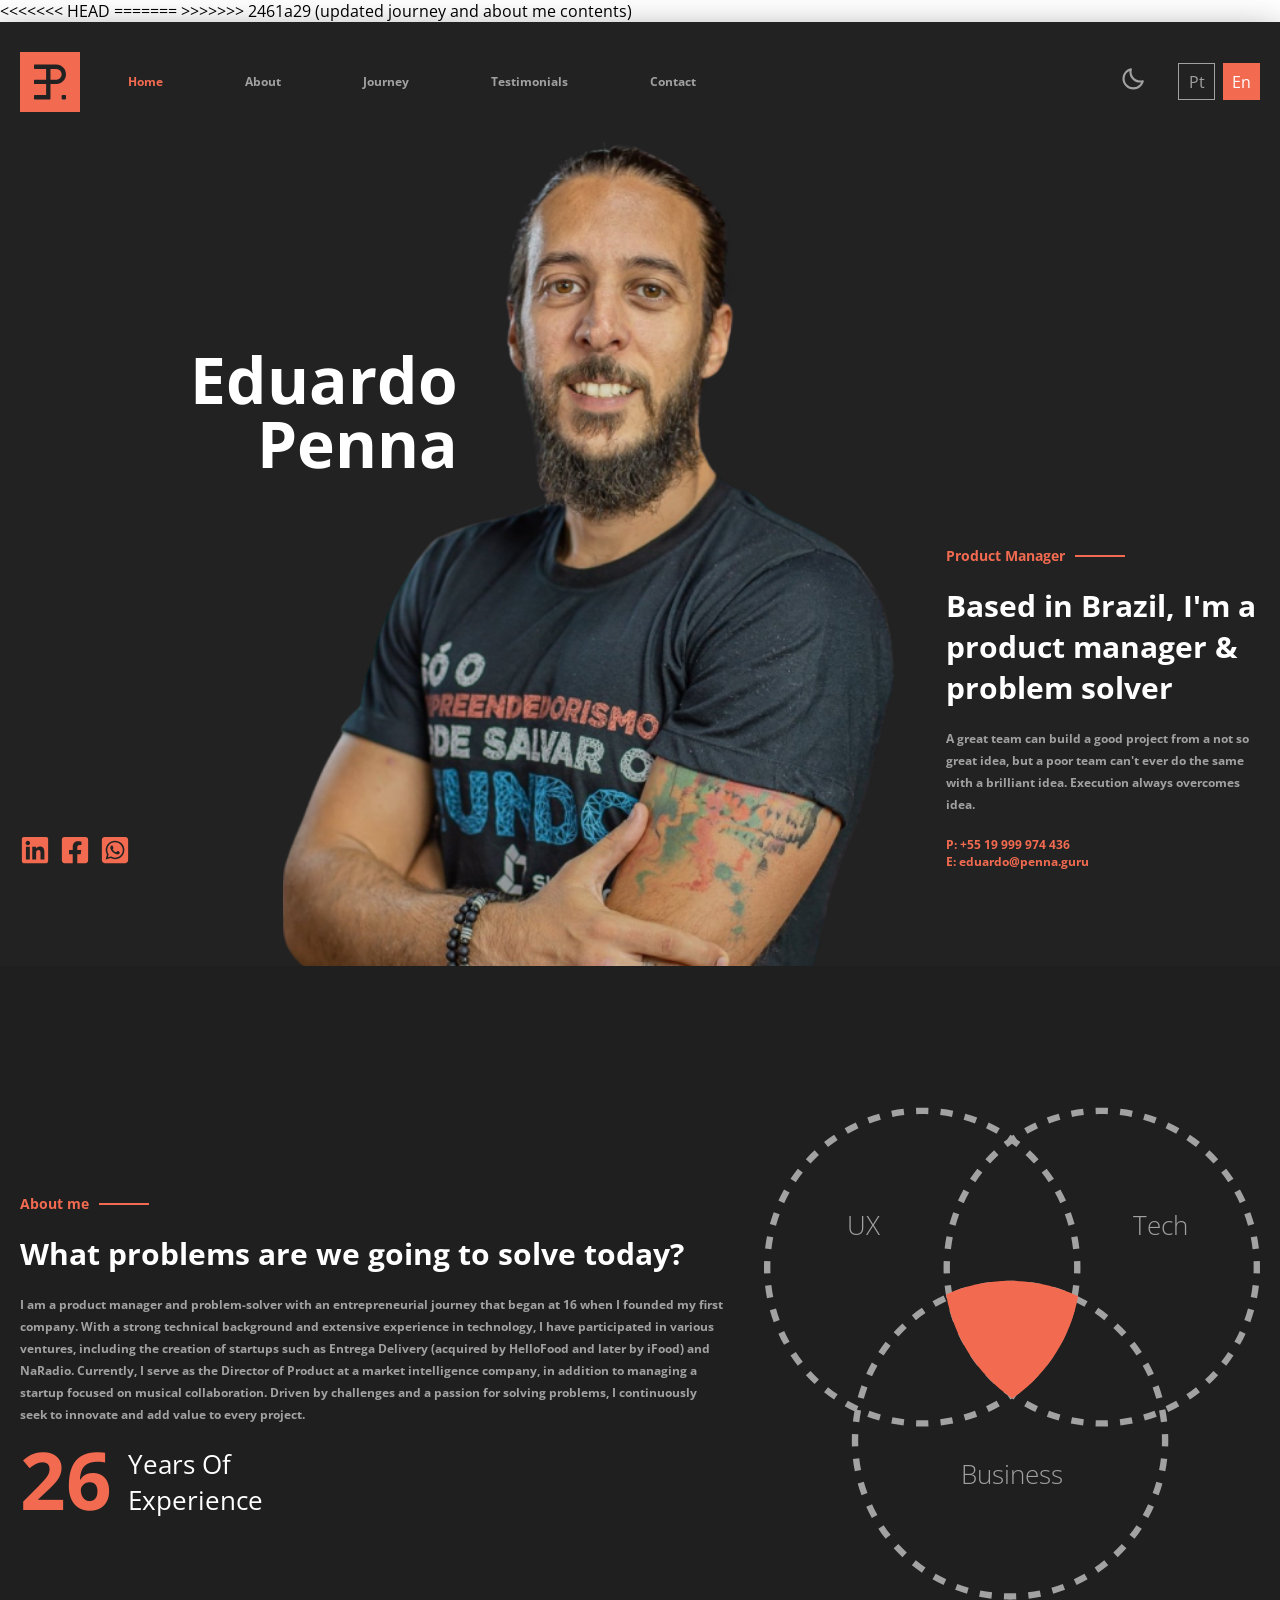
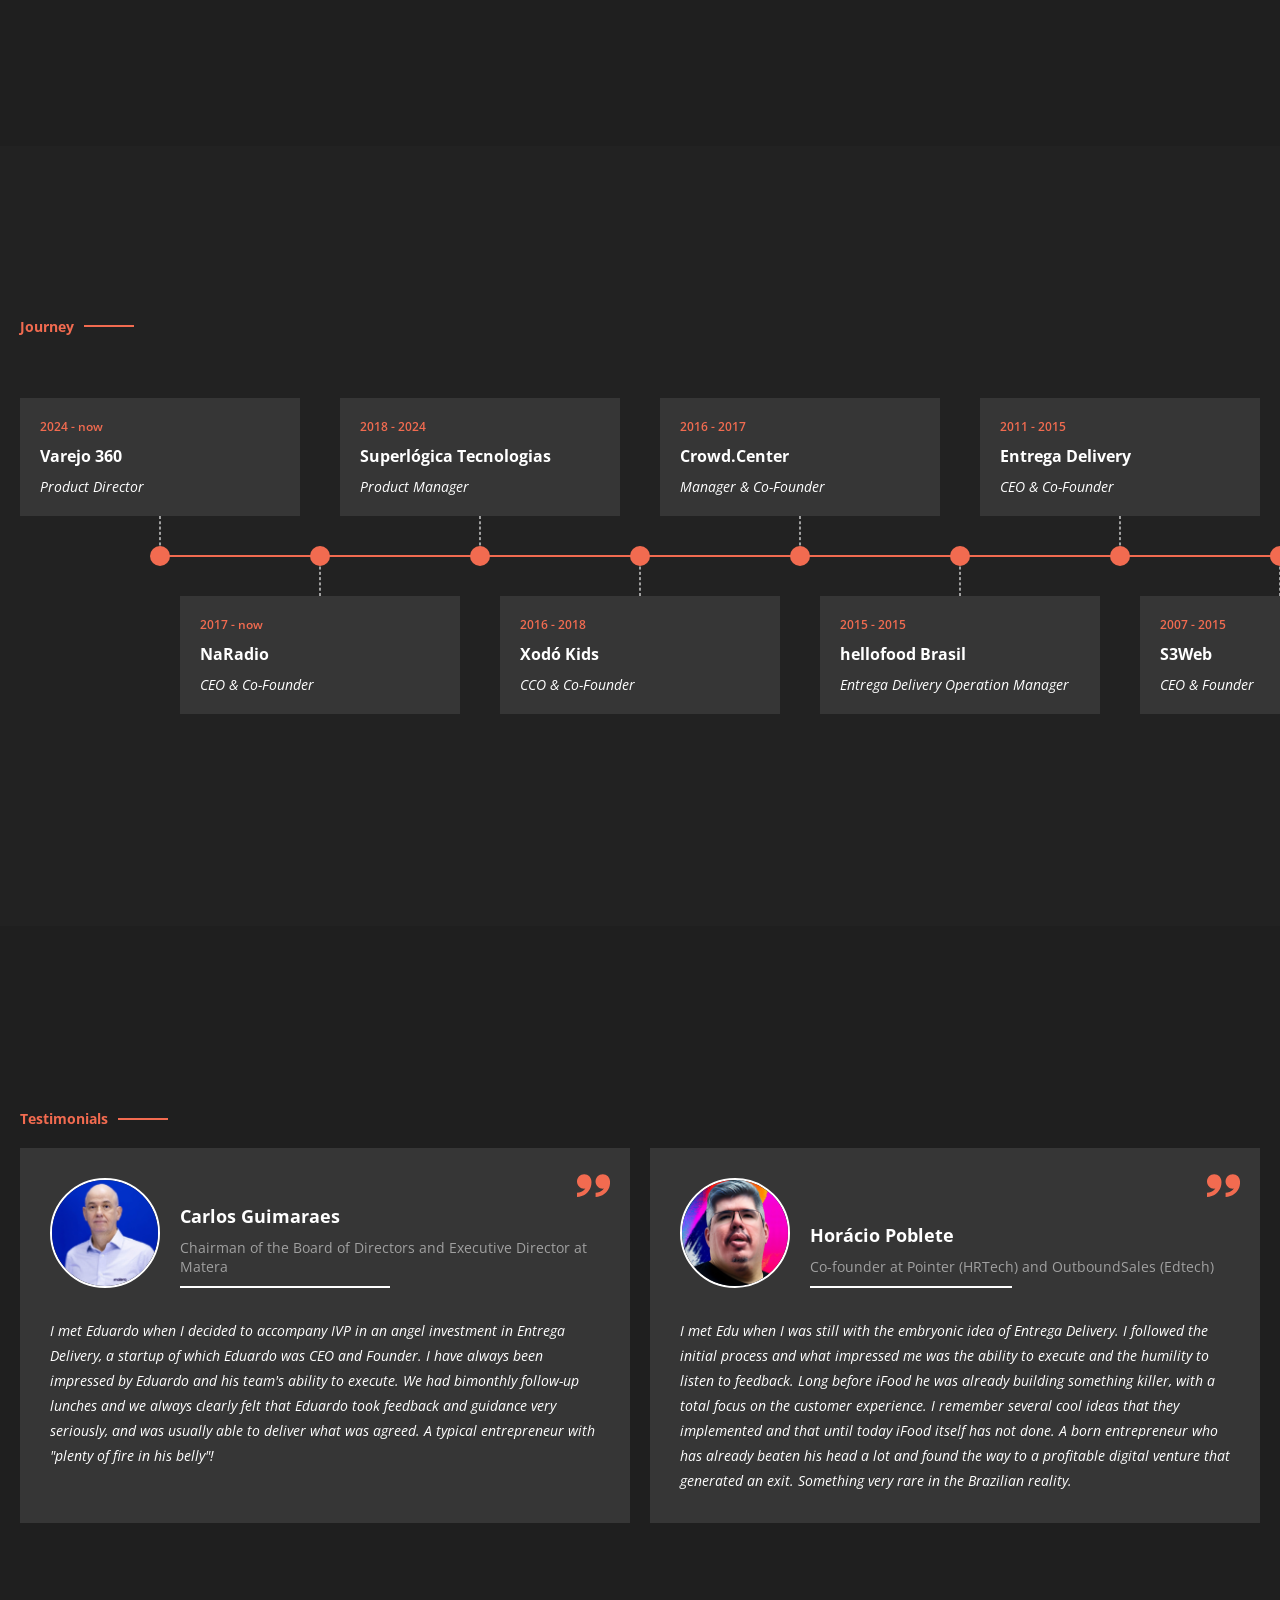
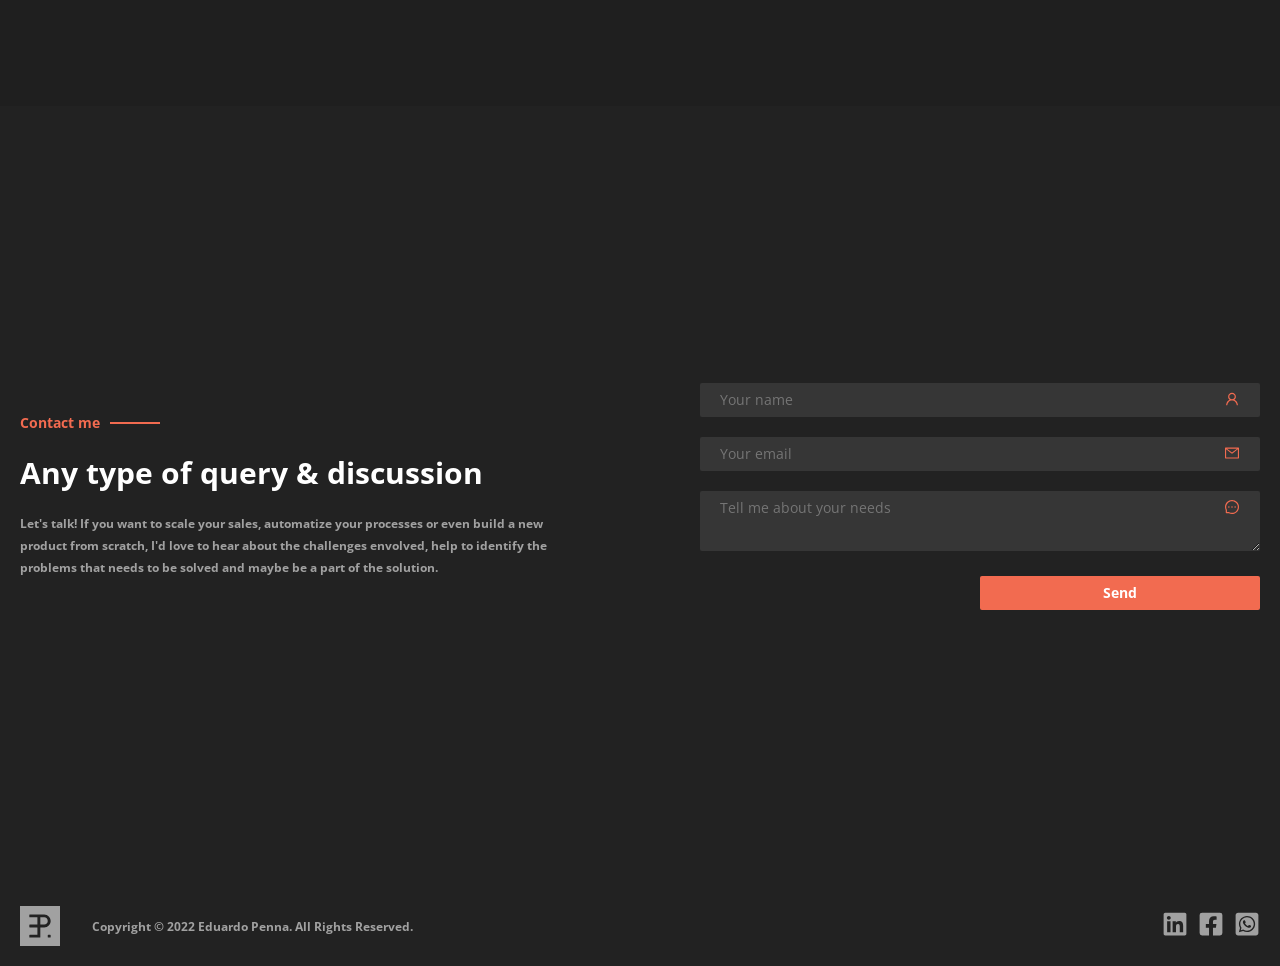
==== index.html @ 1f74fc45 "updated journey and about me contents" ====
<!DOCTYPE html>
<html lang="en">
  <head>
    <meta charset="UTF-8" />
    <link rel="icon" type="image/svg+xml" href="/logo.svg" />
    <meta name="viewport" content="width=device-width, initial-scale=1.0" />
<<<<<<< HEAD
    <title>Eduardo Penna - Product Director</title>
=======
    <title>Eduardo Penna</title>
>>>>>>> 2461a29 (updated journey and about me contents)
    <script type="module" crossorigin src="/assets/index.5134a80d.js"></script>
    <link rel="stylesheet" href="/assets/index.7630c86b.css">
  </head>
  <body>
    <div id="root"></div>
    
  </body>
</html>
---- assets/index.7630c86b.css ----
@import"https://fonts.googleapis.com/css2?family=Open+Sans:wght@300;400;600;700&display=swap";html,body{min-width:100vw;min-height:100vh}*{margin:0;padding:0;box-sizing:border-box;font-family:Open Sans,sans-serif;transition:all .3s linear;outline:none}a{text-decoration:none;color:inherit}ul{list-style:none}
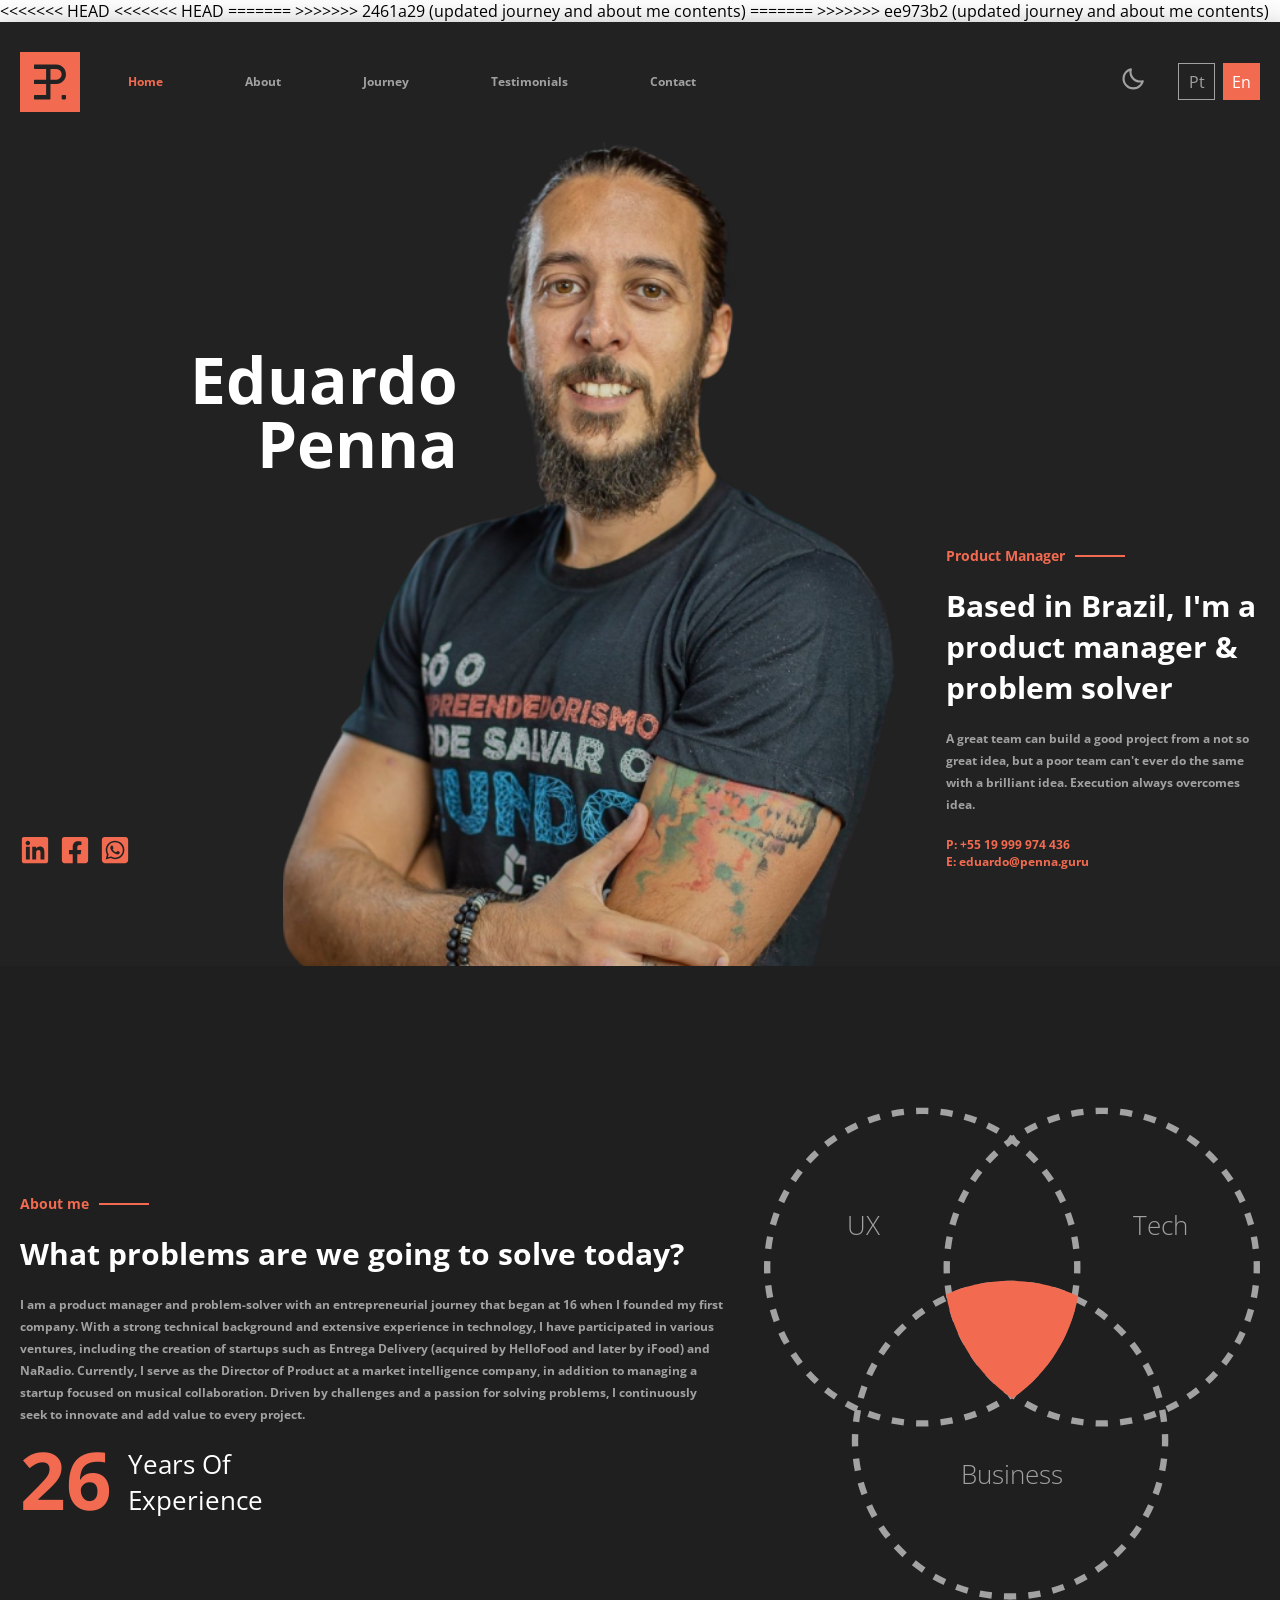
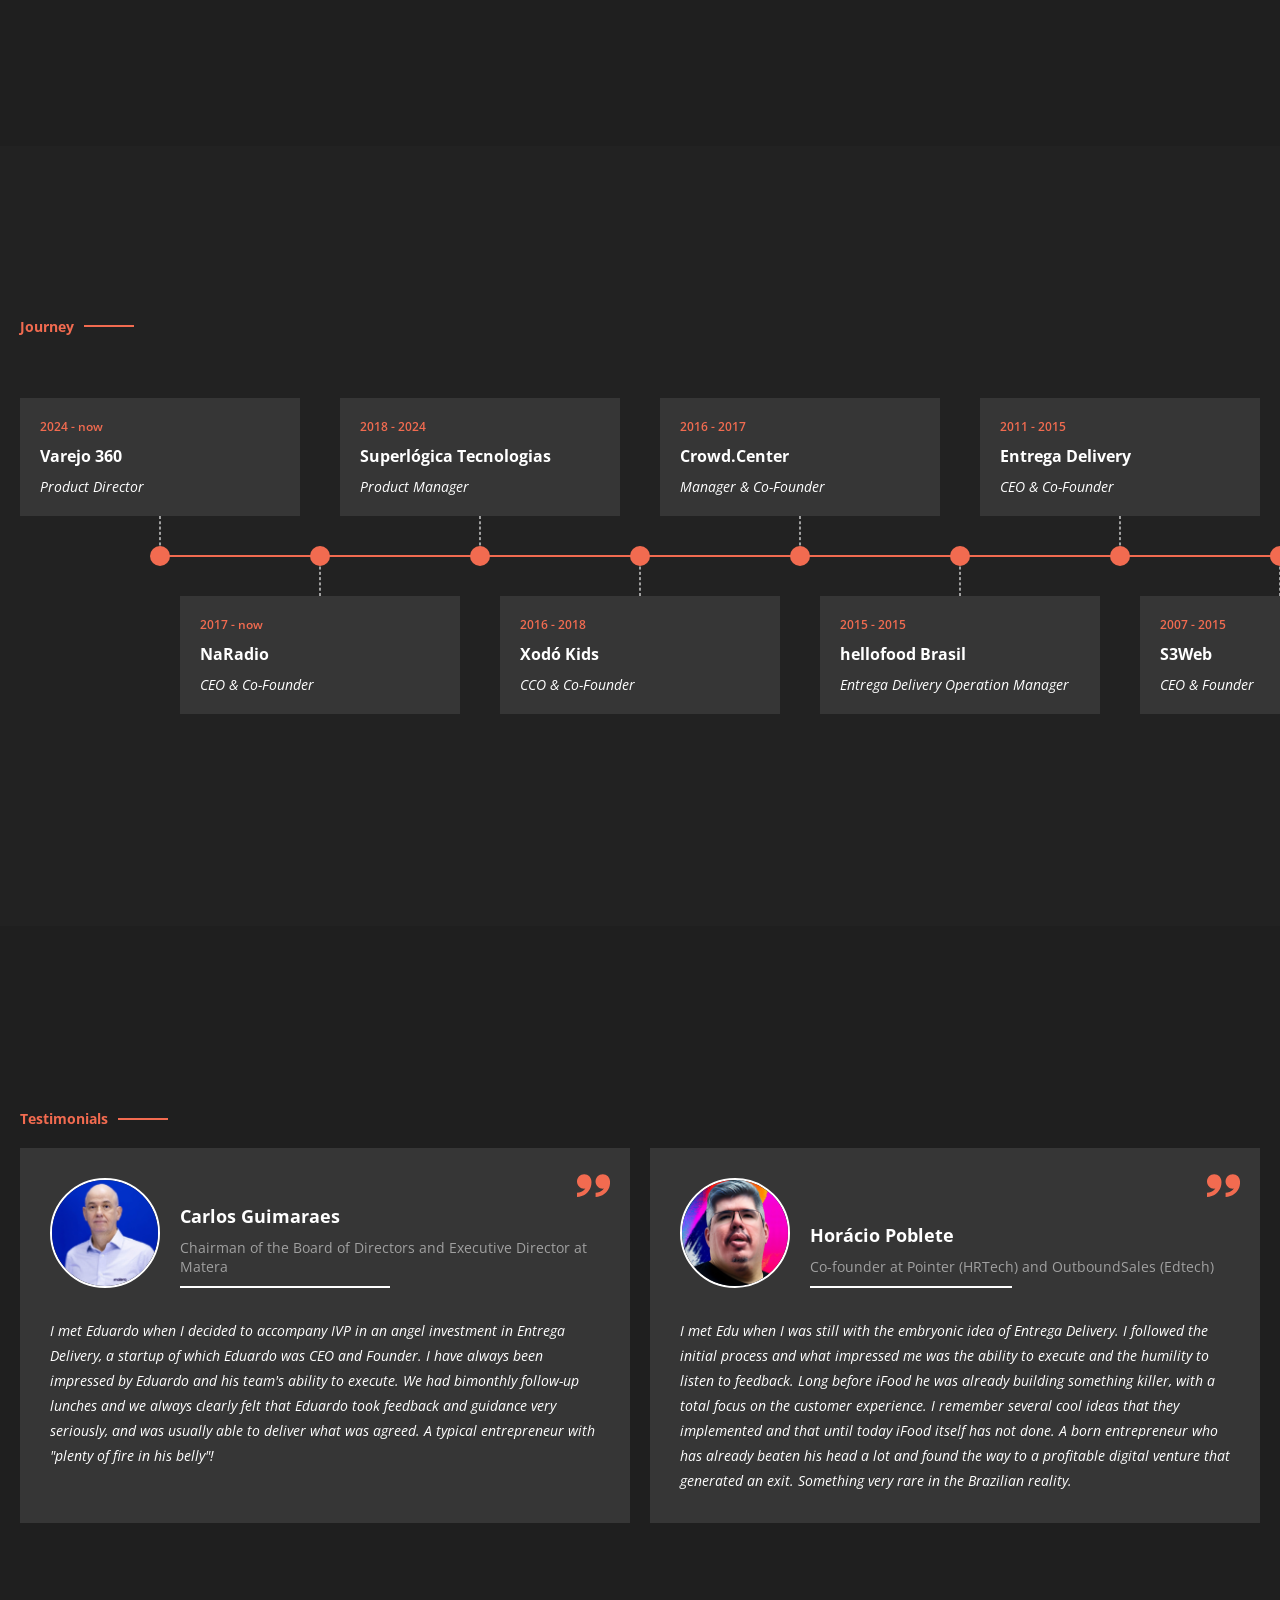
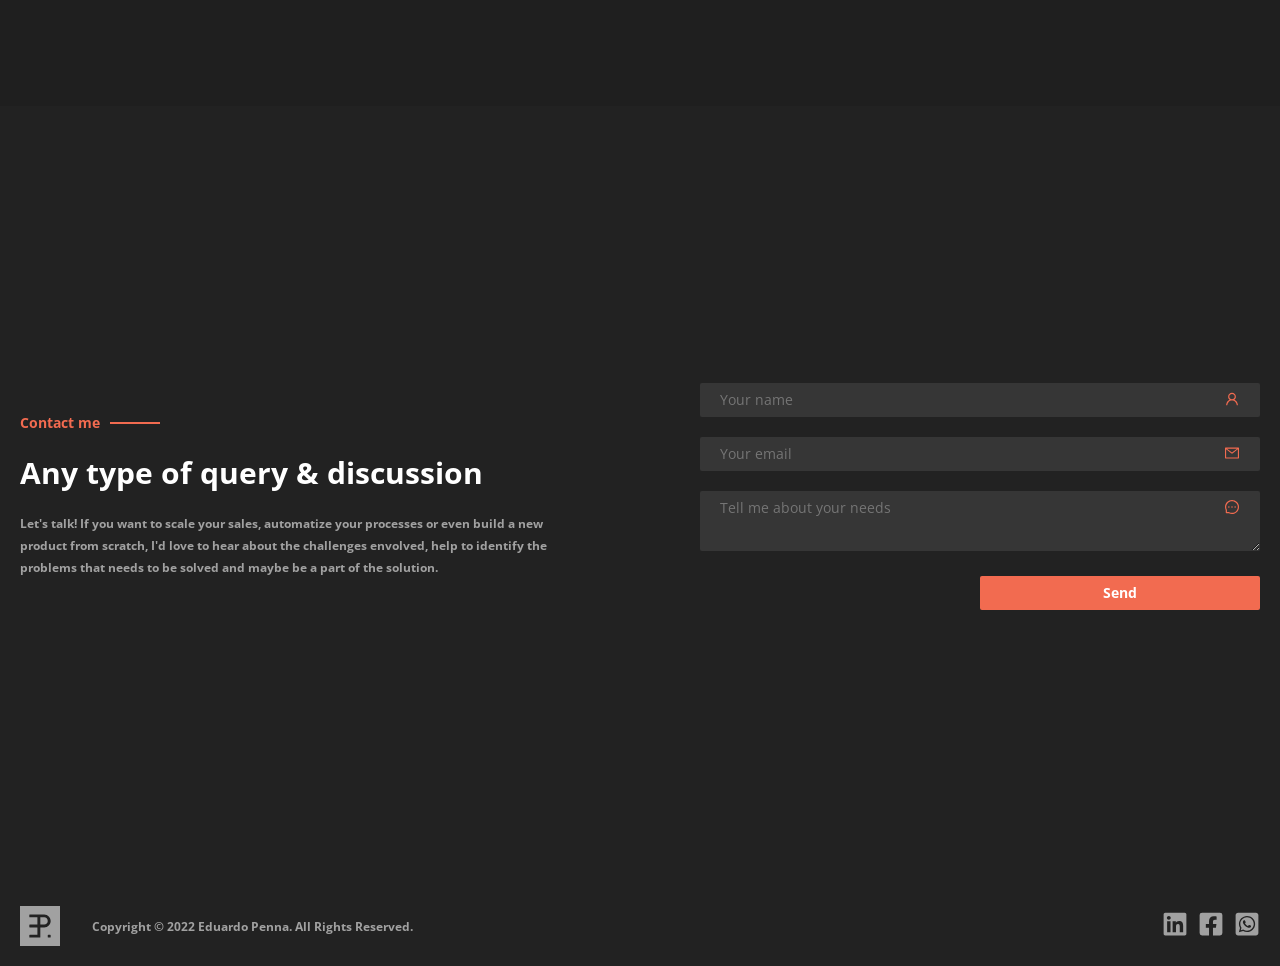
==== commit 5a90efa4: "updated journey and about me contents" ====
--- a/index.html
+++ b/index.html
@@ -5,10 +5,14 @@
     <link rel="icon" type="image/svg+xml" href="/logo.svg" />
     <meta name="viewport" content="width=device-width, initial-scale=1.0" />
 <<<<<<< HEAD
+<<<<<<< HEAD
     <title>Eduardo Penna - Product Director</title>
 =======
     <title>Eduardo Penna</title>
 >>>>>>> 2461a29 (updated journey and about me contents)
+=======
+    <title>Eduardo Penna - Product Director</title>
+>>>>>>> ee973b2 (updated journey and about me contents)
     <script type="module" crossorigin src="/assets/index.5134a80d.js"></script>
     <link rel="stylesheet" href="/assets/index.7630c86b.css">
   </head>
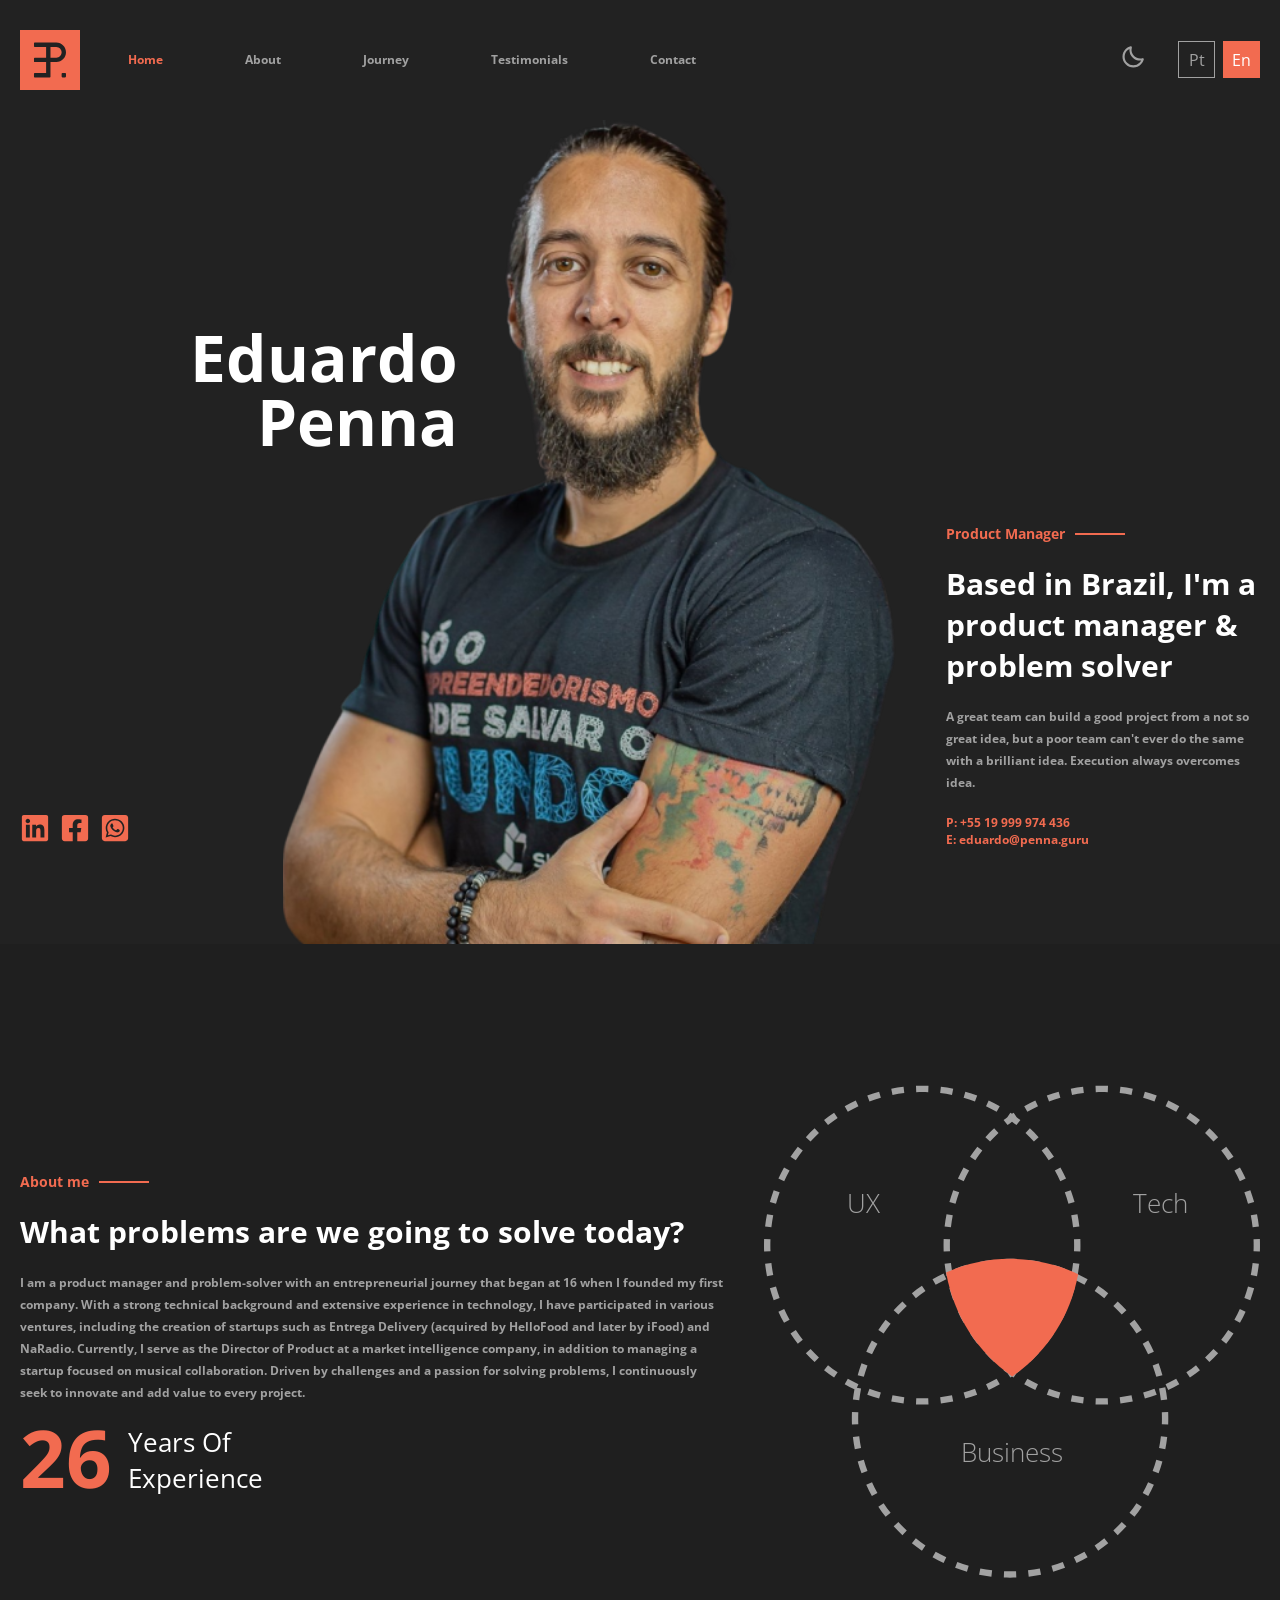
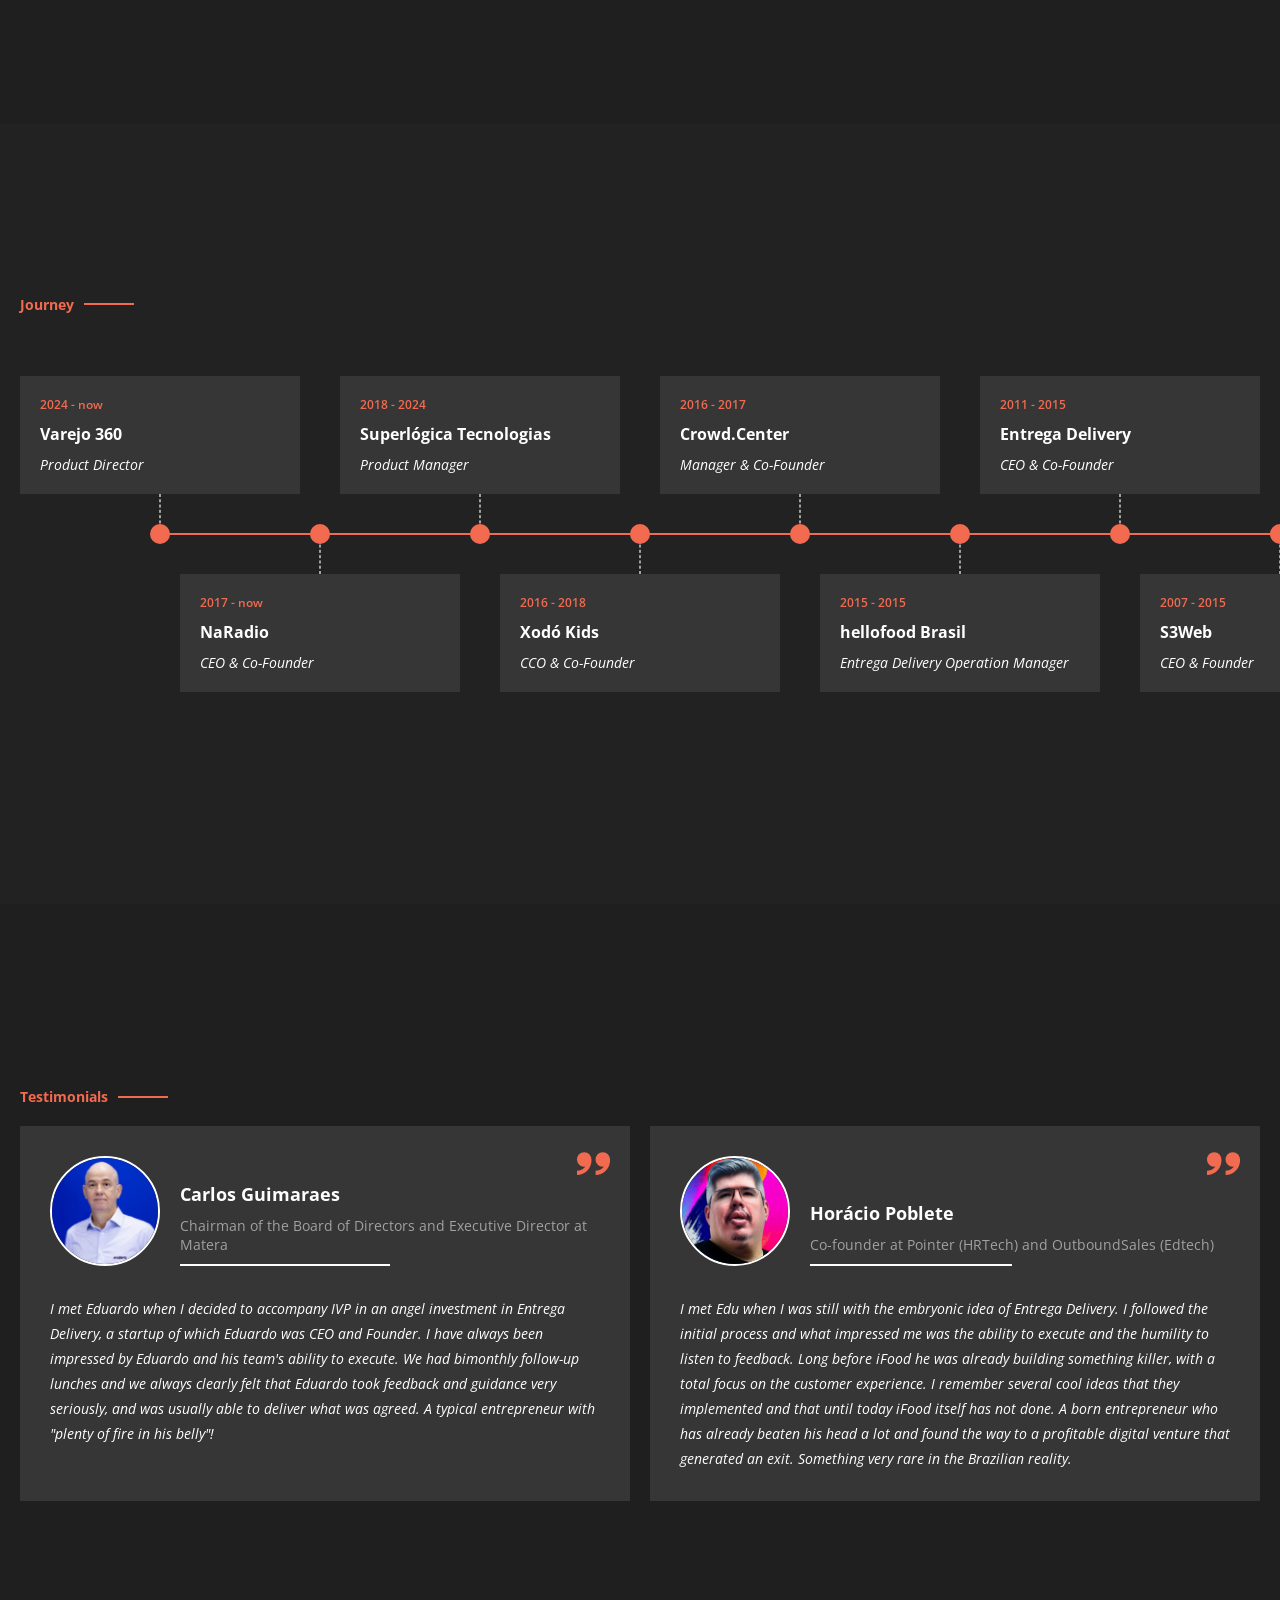
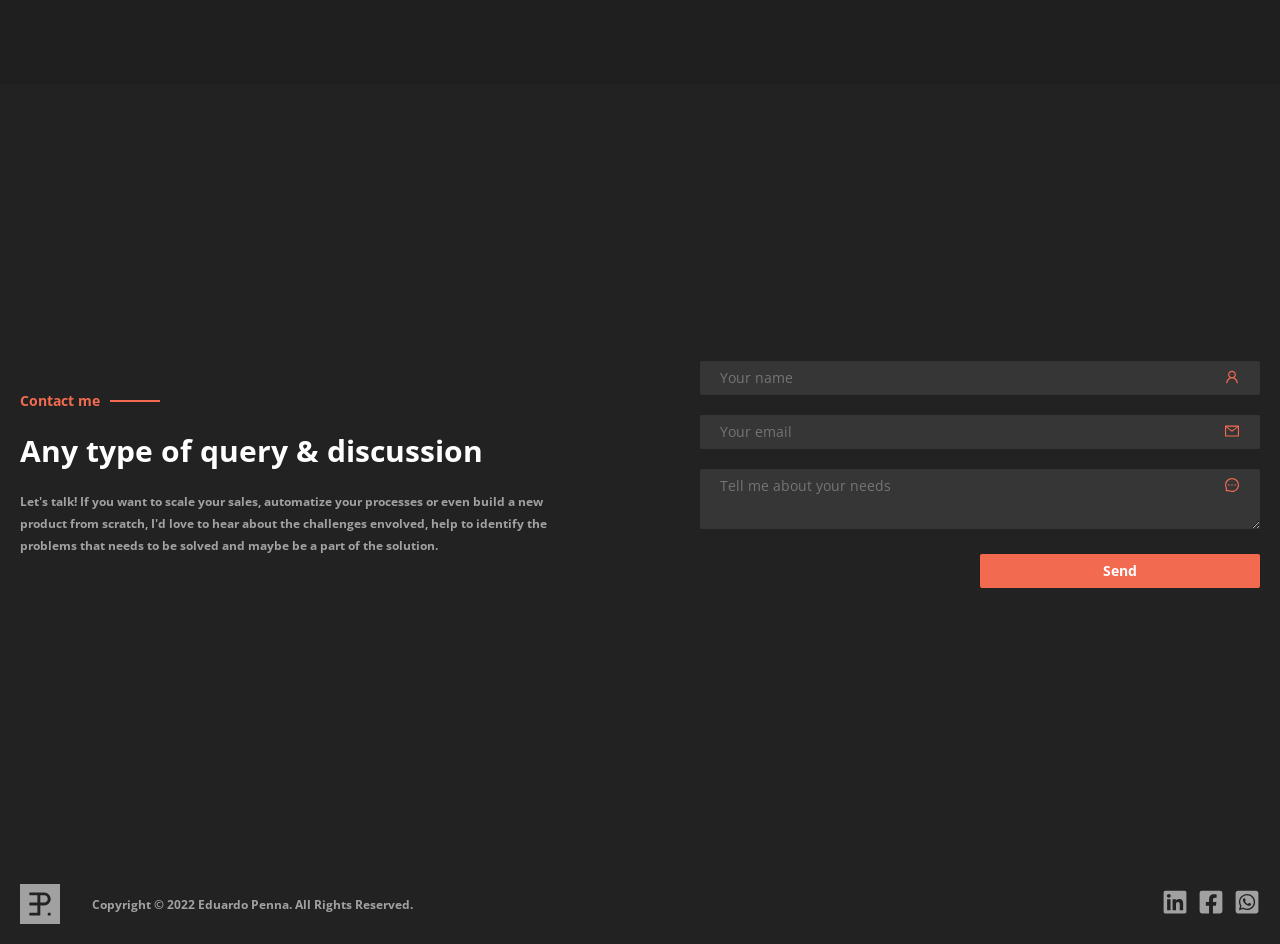
==== commit 4e56ac18: "fix: branch conflict messages" ====
--- a/index.html
+++ b/index.html
@@ -4,15 +4,7 @@
     <meta charset="UTF-8" />
     <link rel="icon" type="image/svg+xml" href="/logo.svg" />
     <meta name="viewport" content="width=device-width, initial-scale=1.0" />
-<<<<<<< HEAD
-<<<<<<< HEAD
     <title>Eduardo Penna - Product Director</title>
-=======
-    <title>Eduardo Penna</title>
->>>>>>> 2461a29 (updated journey and about me contents)
-=======
-    <title>Eduardo Penna - Product Director</title>
->>>>>>> ee973b2 (updated journey and about me contents)
     <script type="module" crossorigin src="/assets/index.5134a80d.js"></script>
     <link rel="stylesheet" href="/assets/index.7630c86b.css">
   </head>
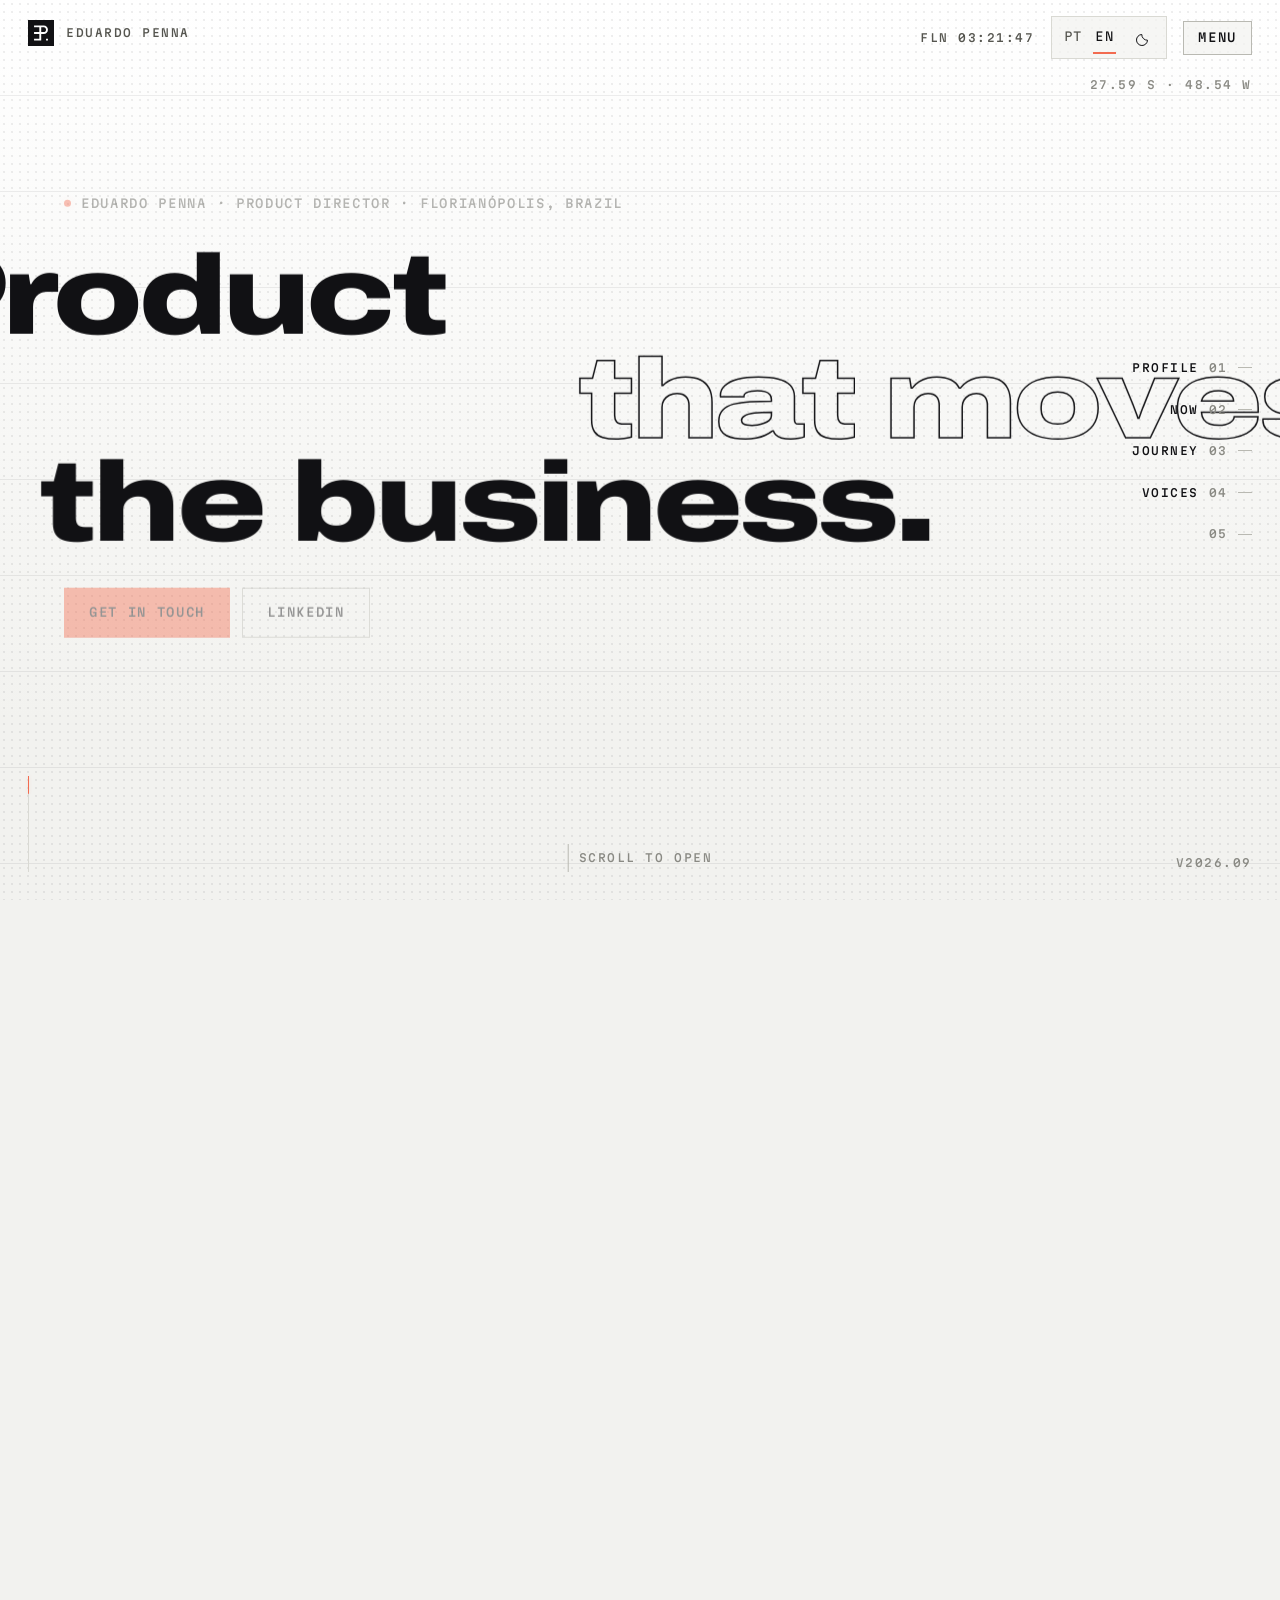
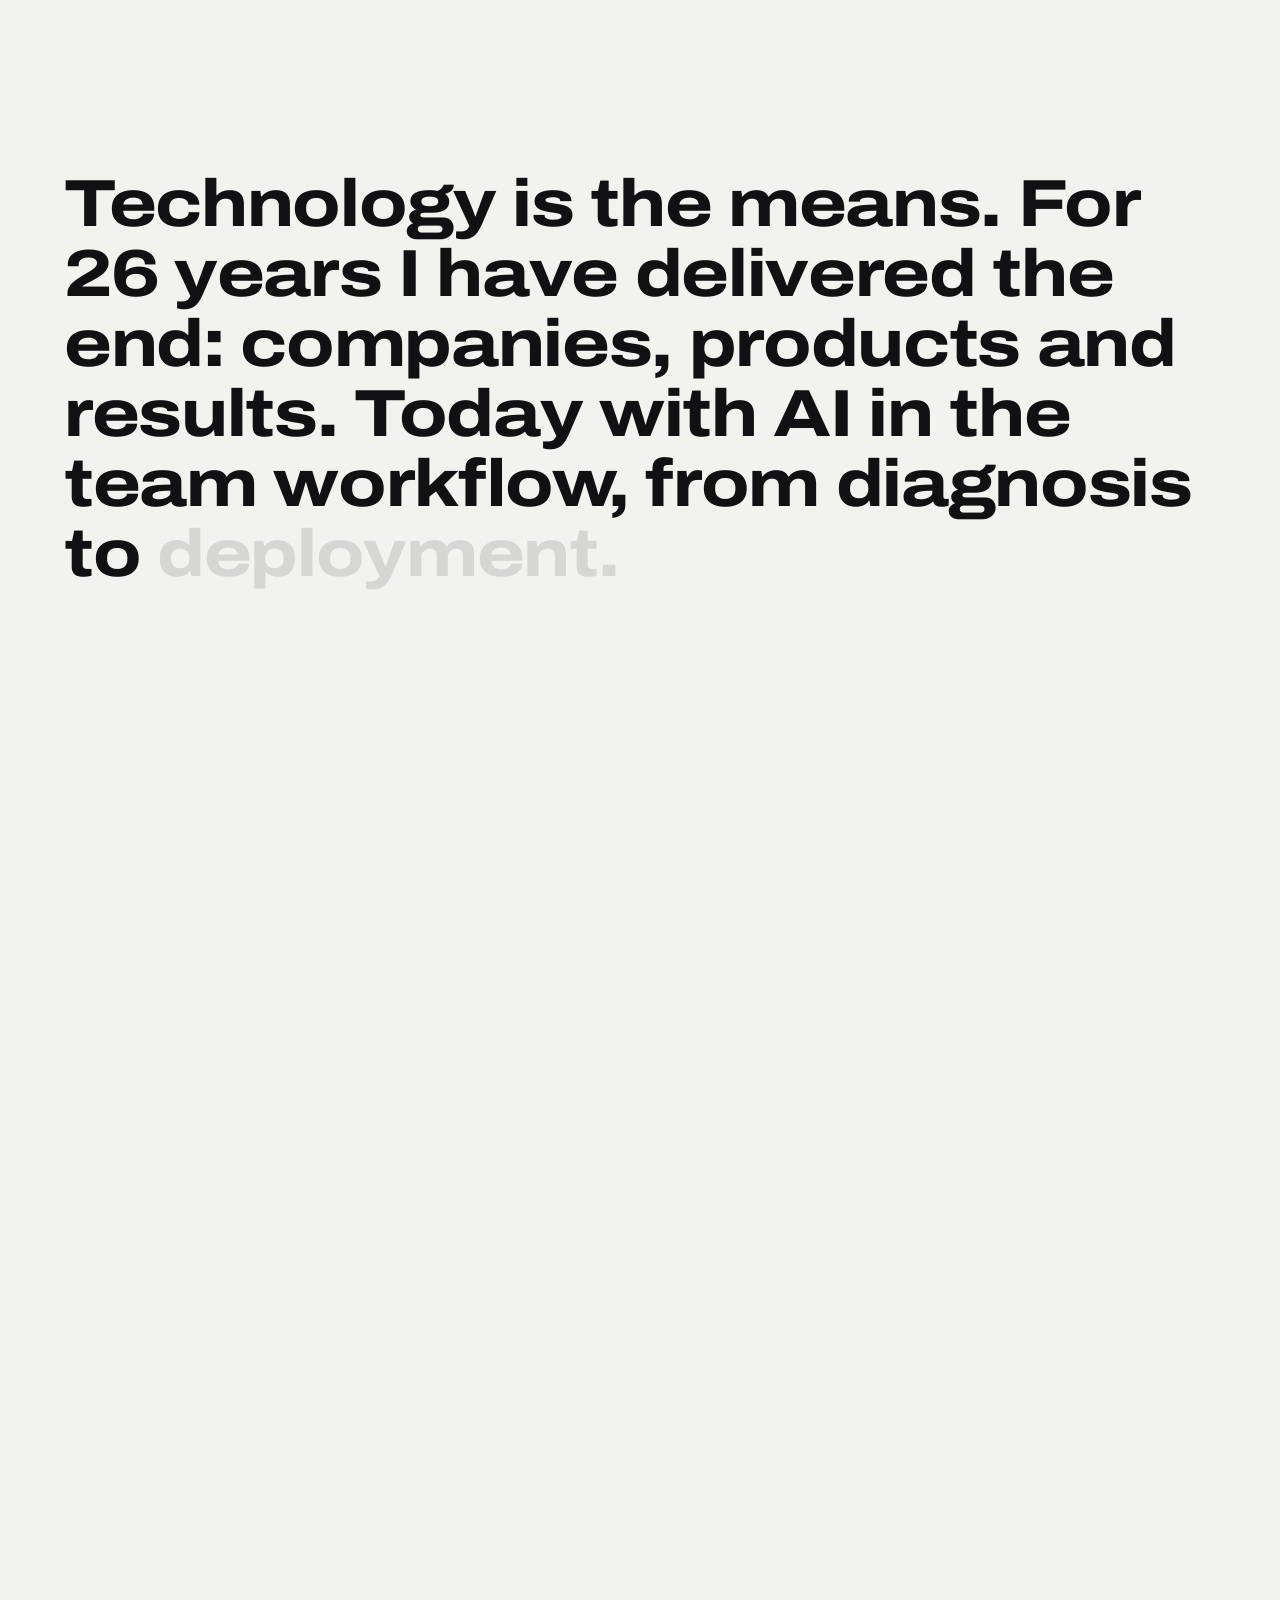
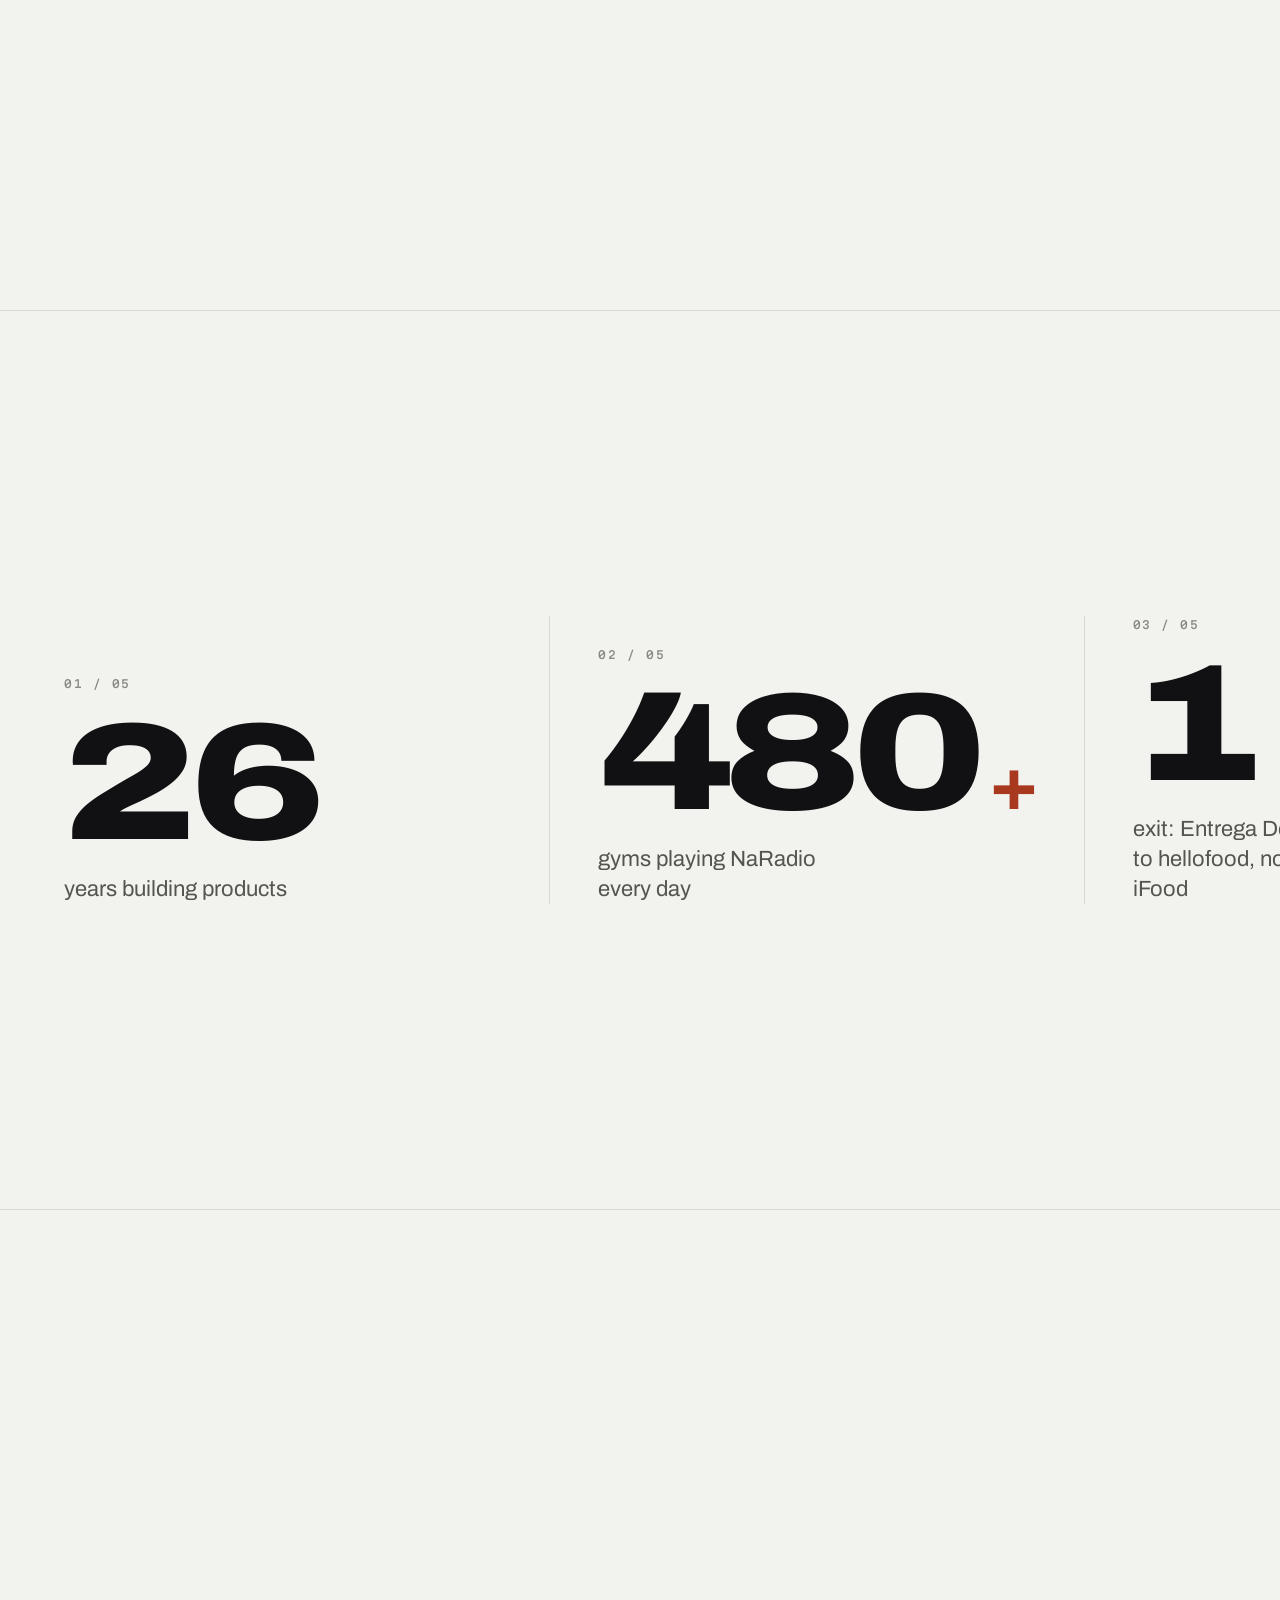
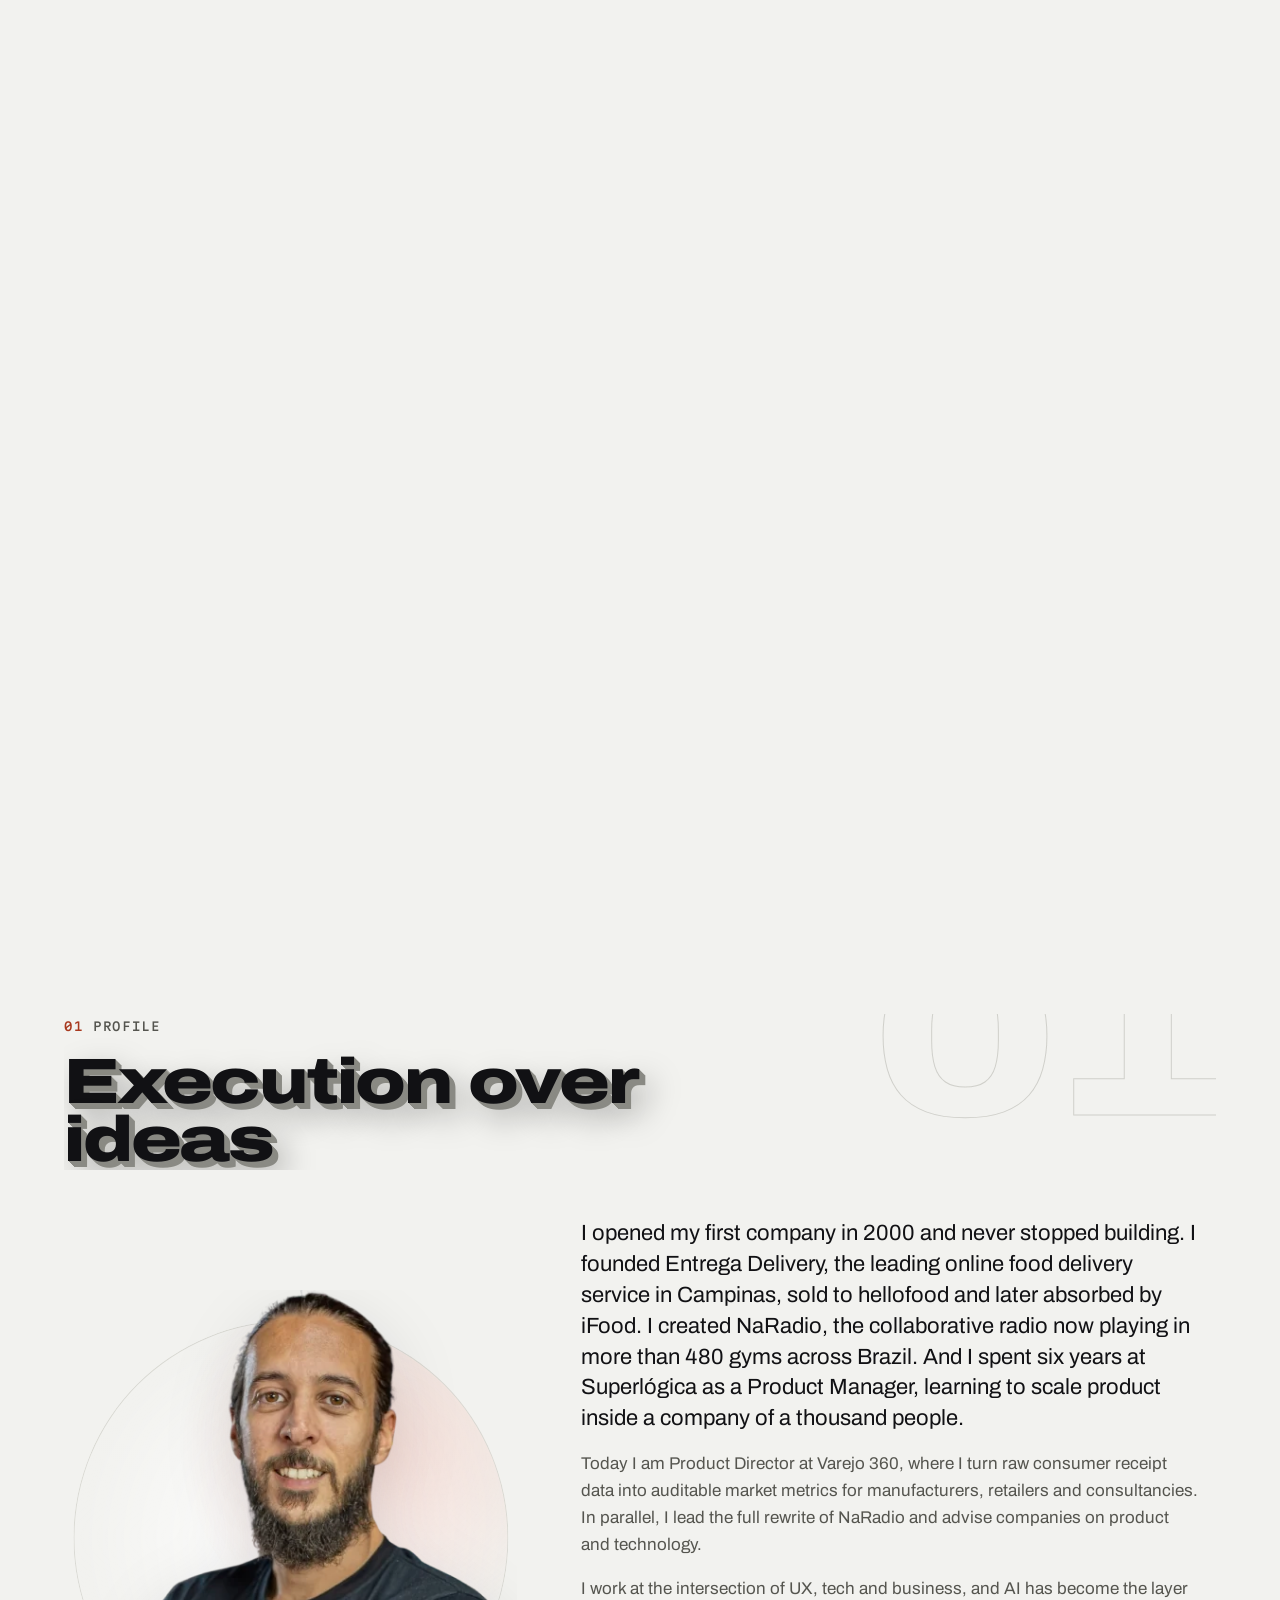
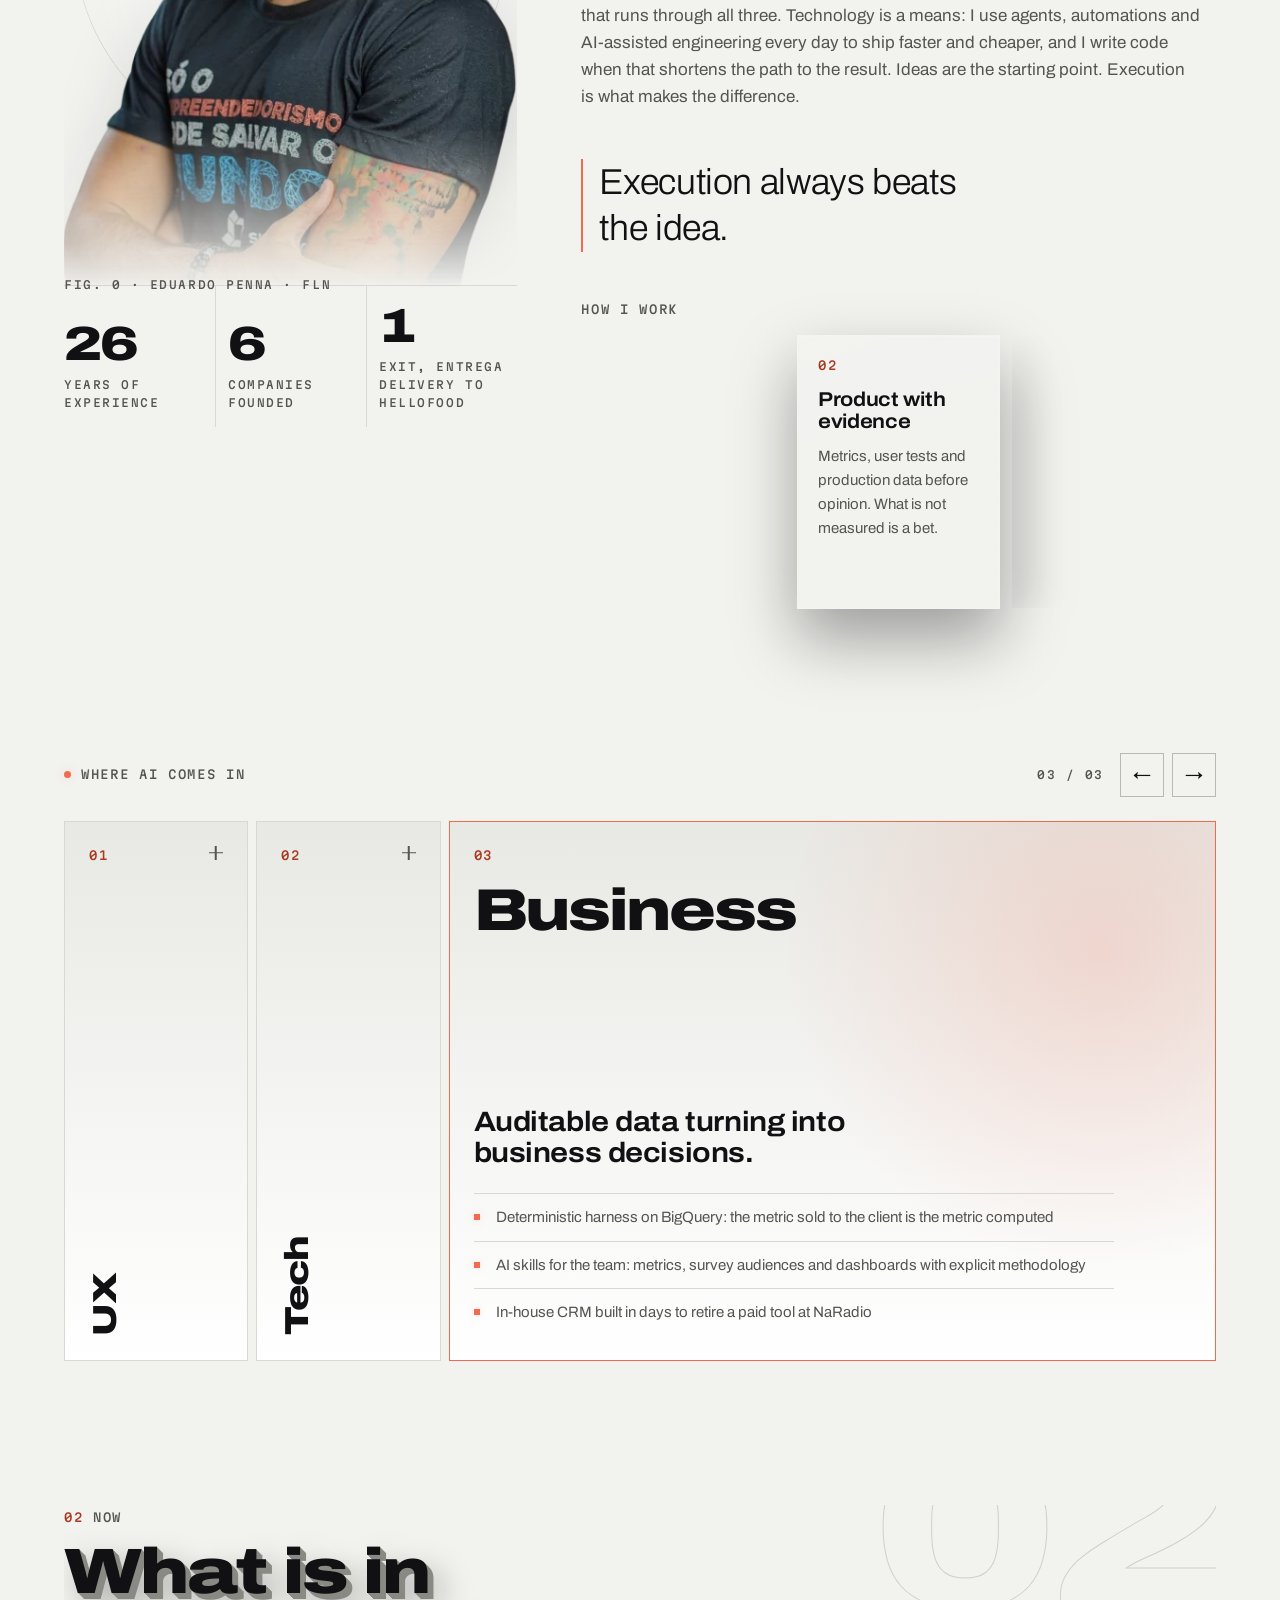
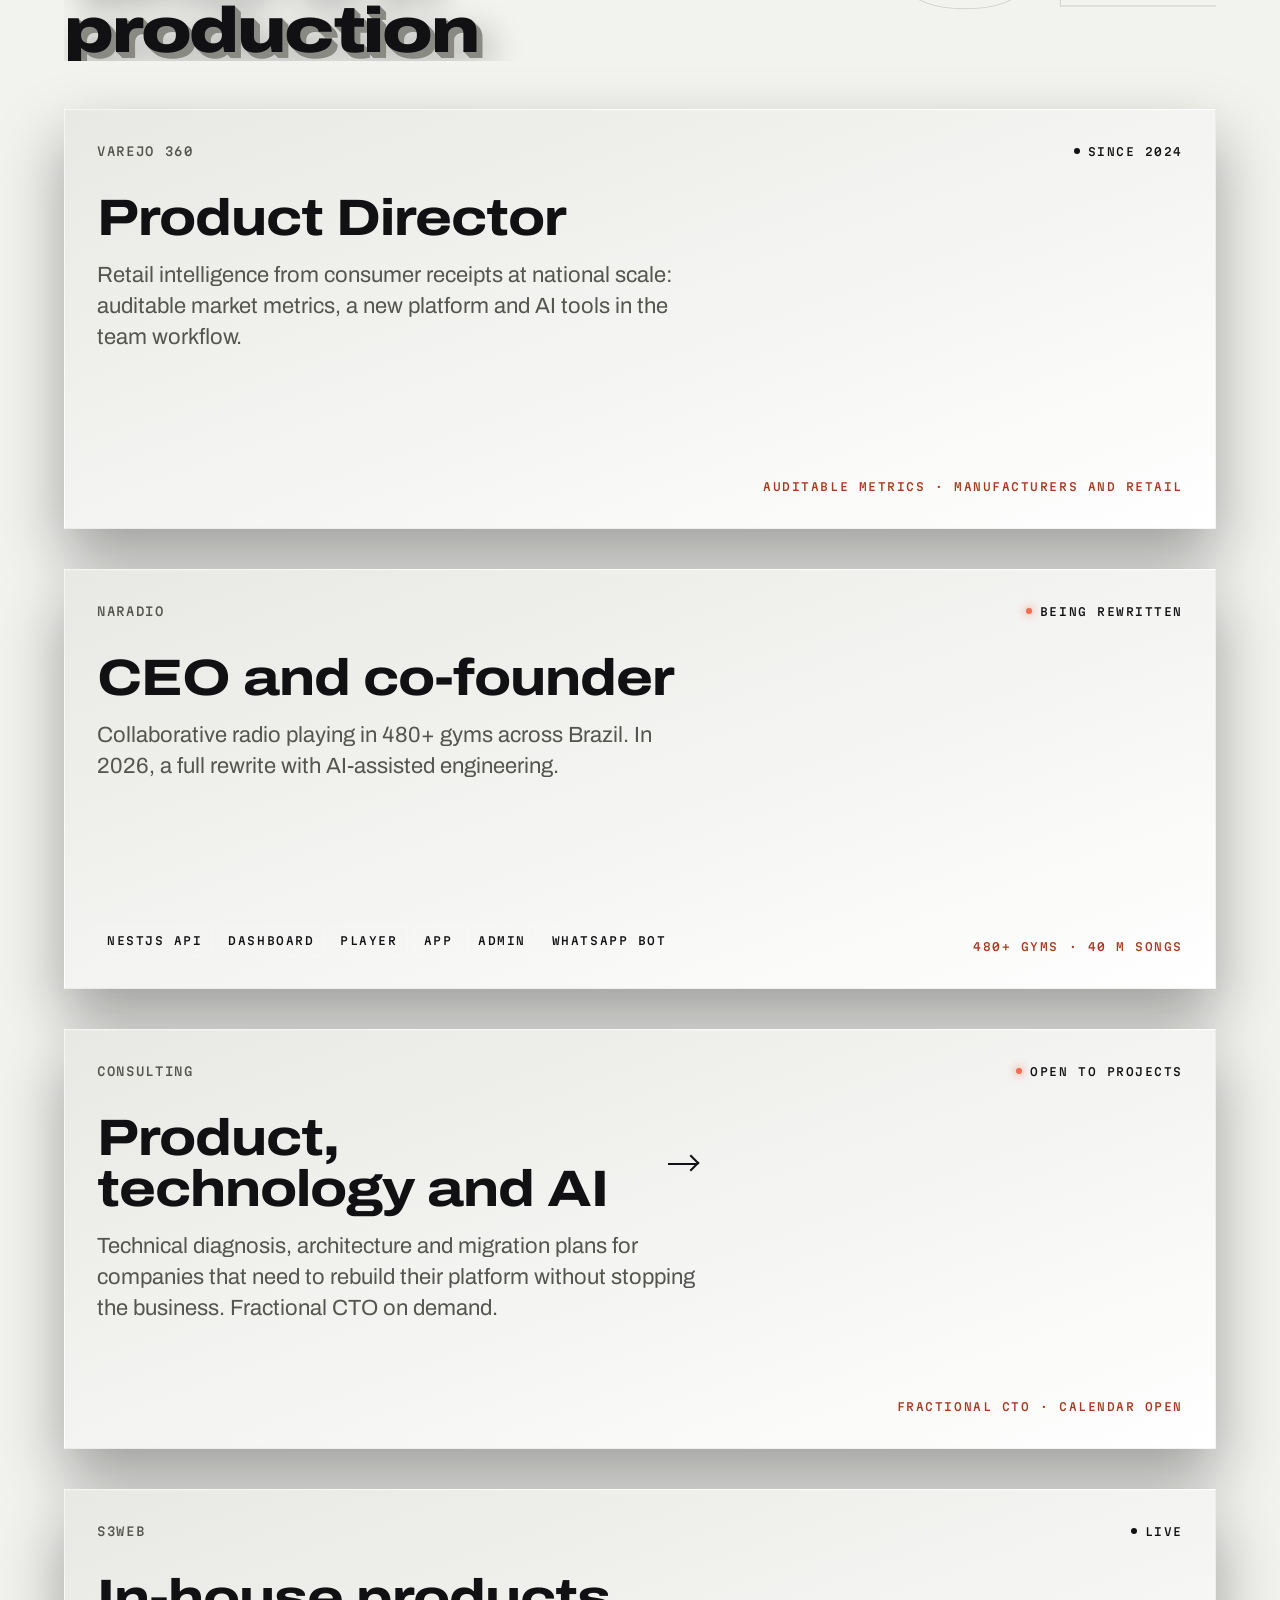
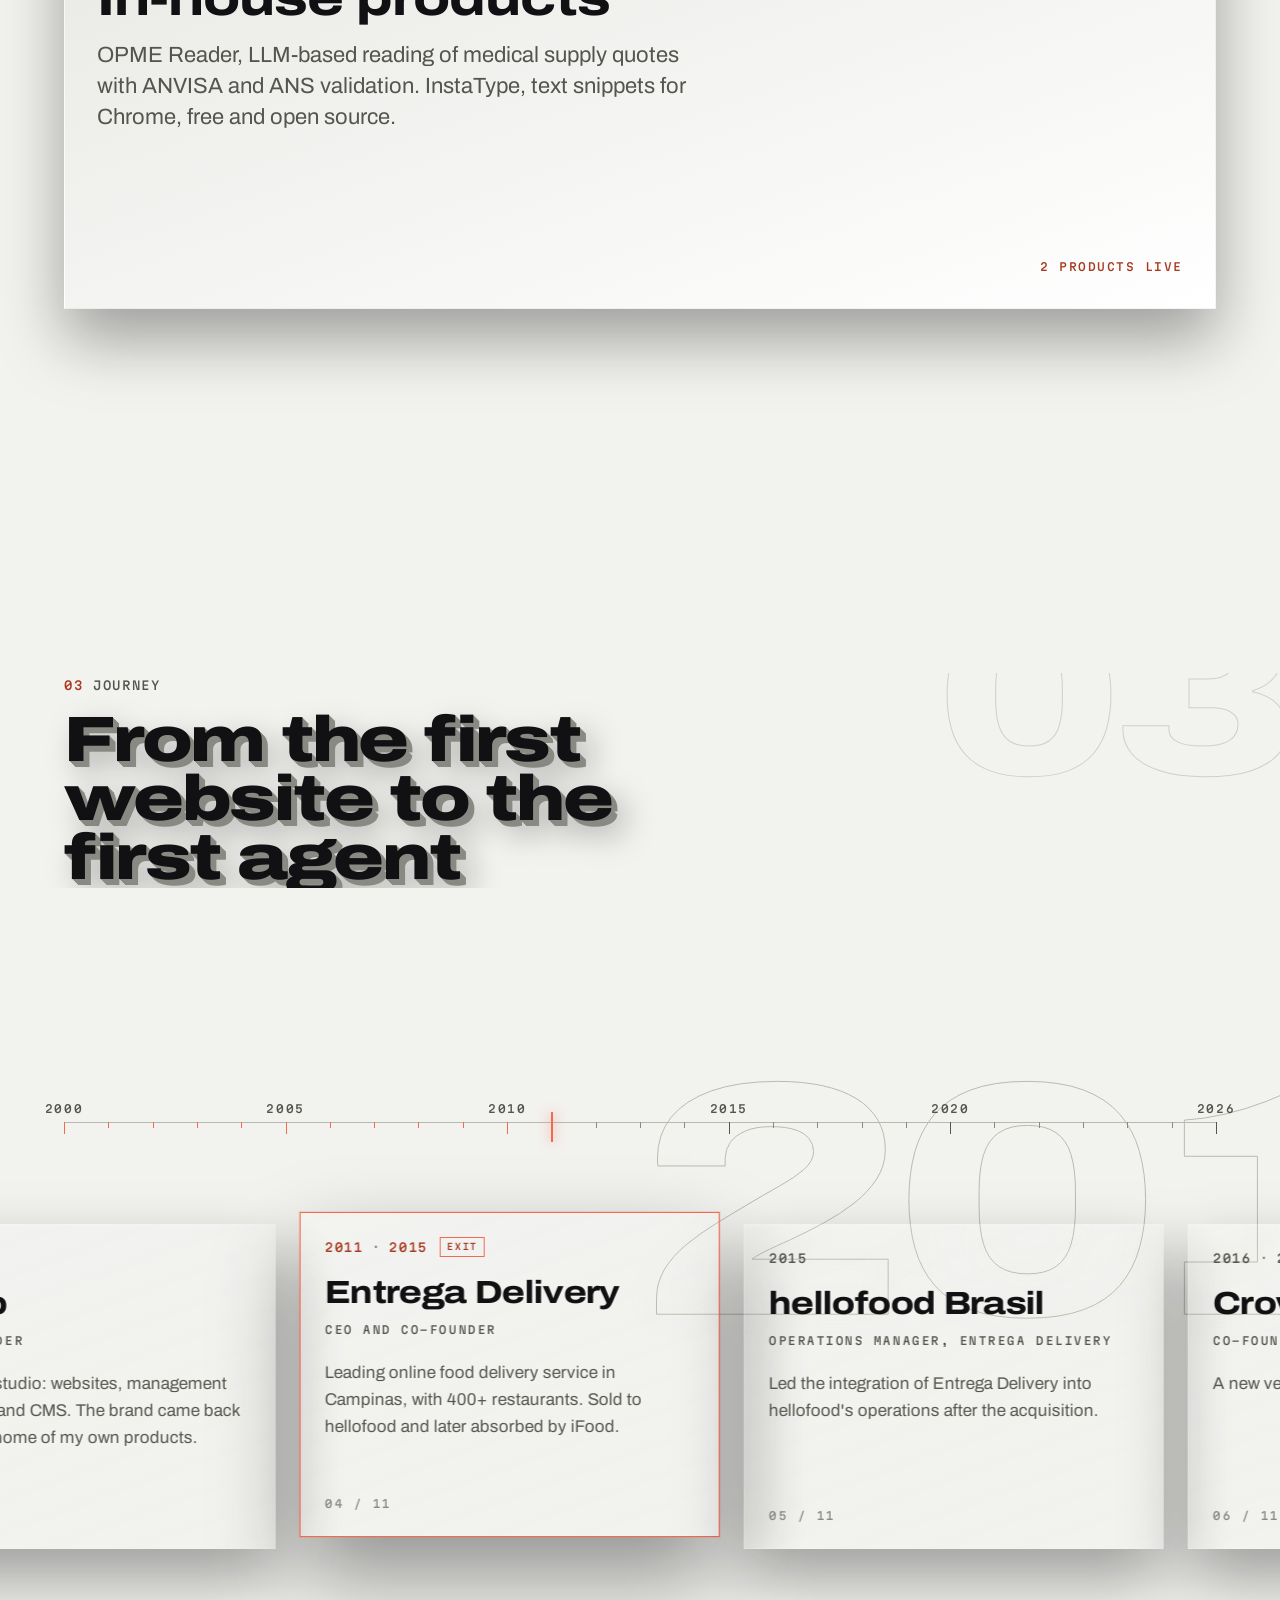
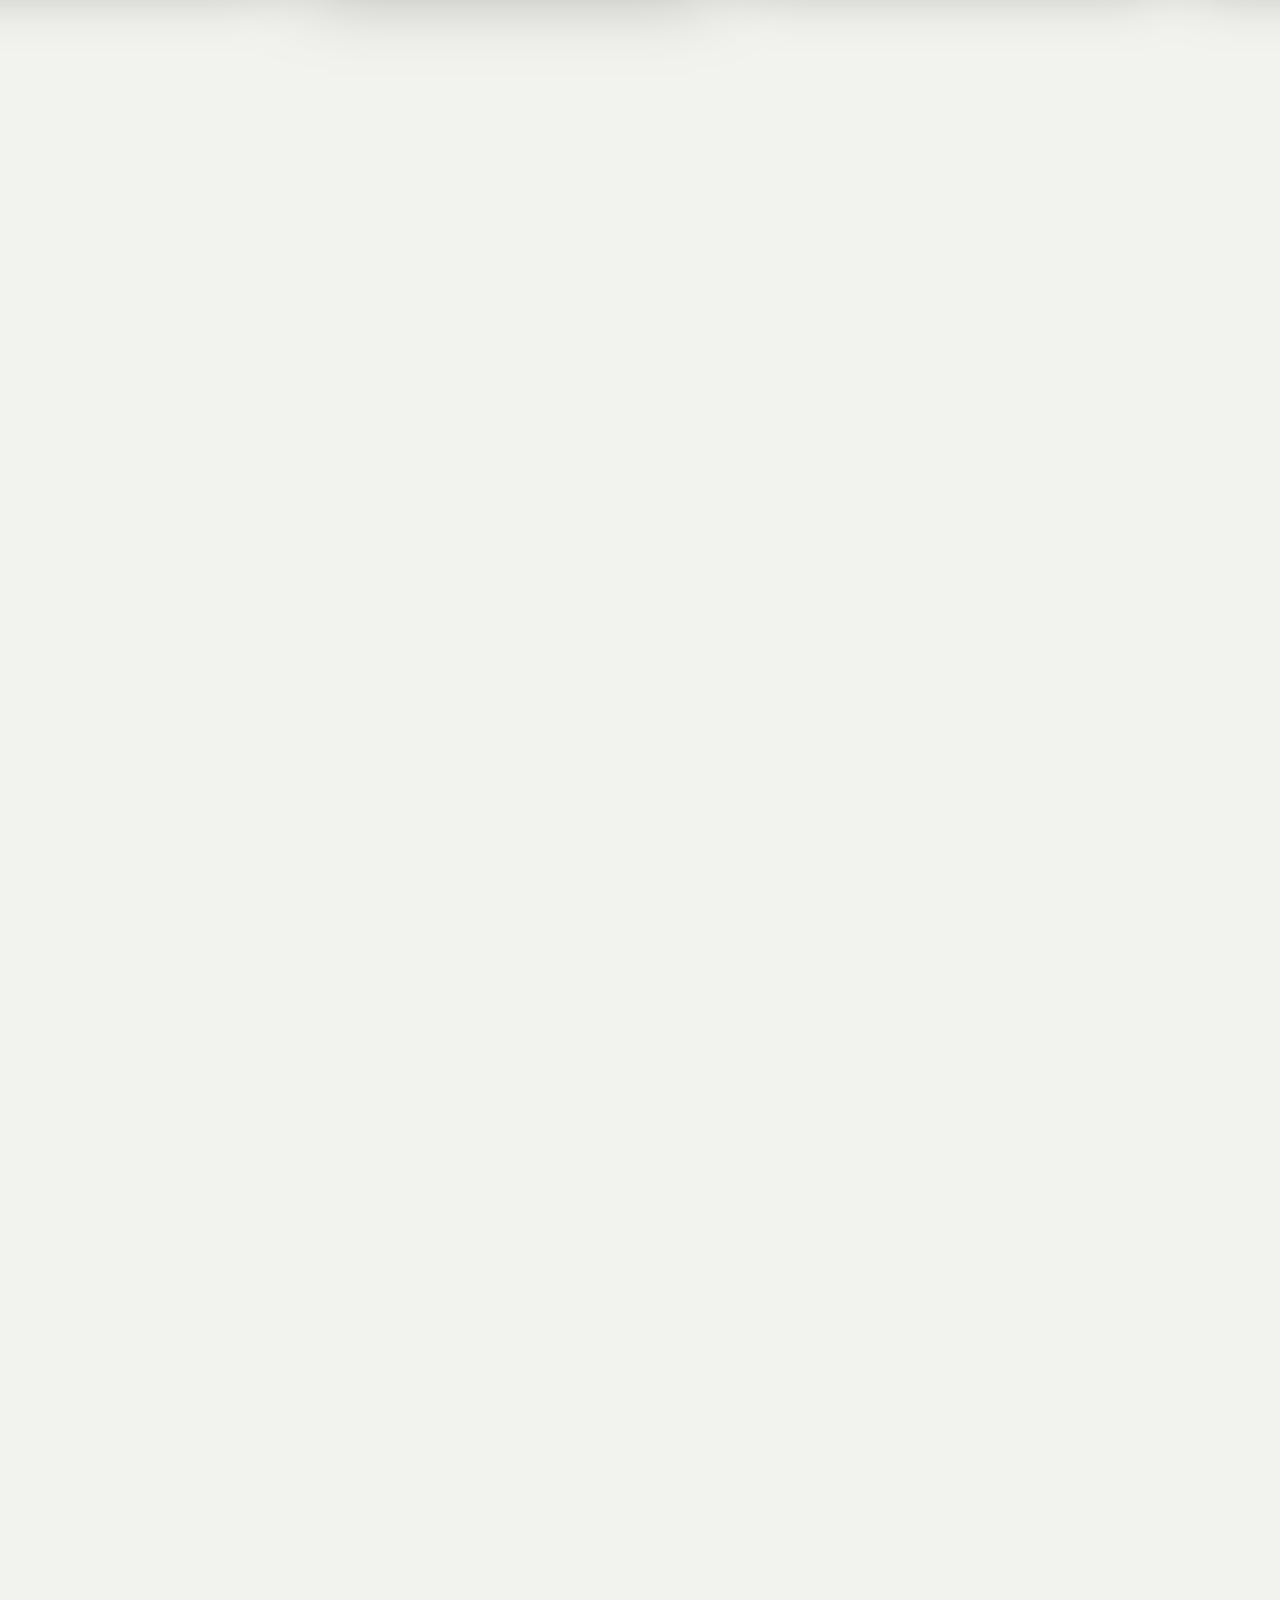
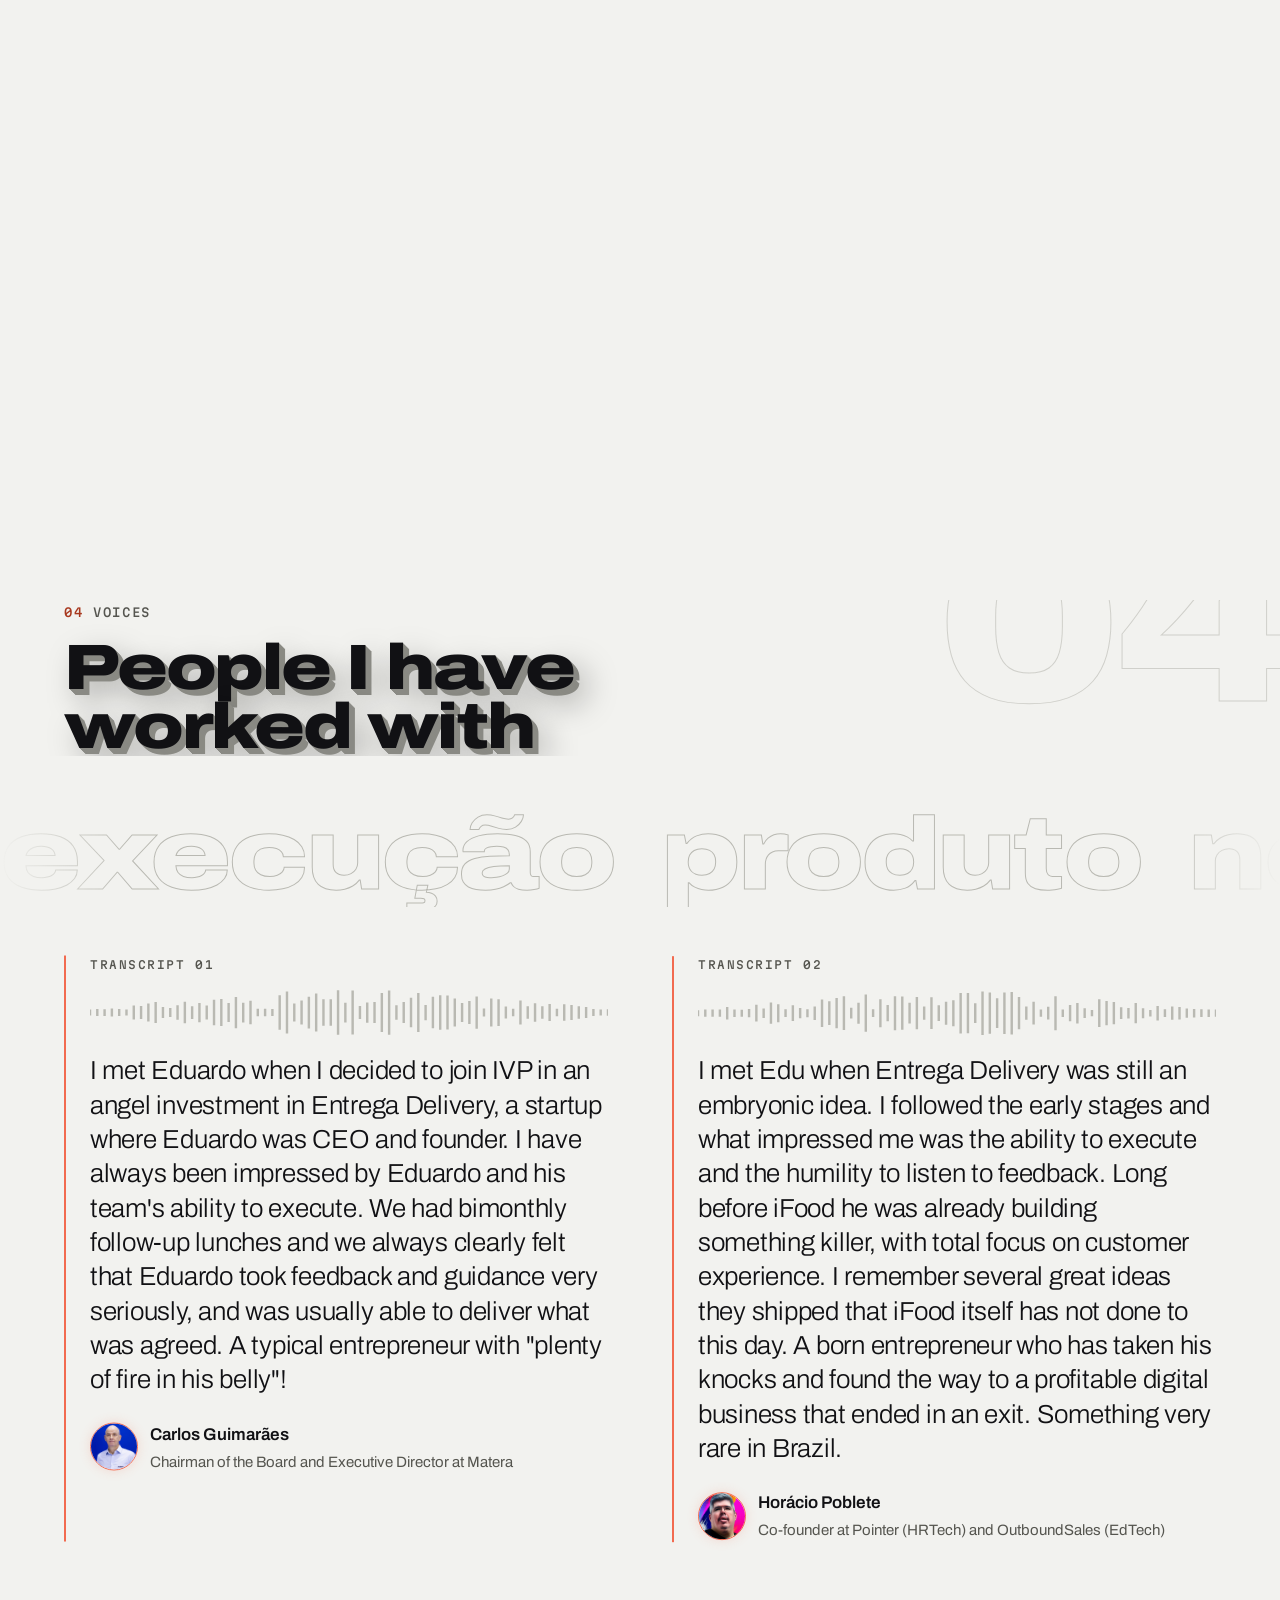
==== commit 0858154a: "Publish the 2026 site: Product Director, chapters interface, new share image (source f5ccba0) Co-Aut" ====
--- a/index.html
+++ b/index.html
@@ -1,15 +1,80 @@
 <!DOCTYPE html>
-<html lang="en">
+<html lang="pt-BR">
   <head>
     <meta charset="UTF-8" />
+    <meta name="viewport" content="width=device-width, initial-scale=1.0" />
+    <title>Eduardo Penna, Product Director</title>
+    <meta name="description" content="Product Director na Varejo 360 e cofundador da NaRadio. Construo produtos com IA na interseção de UX, tecnologia e negócio. Florianópolis, Brasil." />
+    <meta name="author" content="Eduardo Penna" />
+    <meta name="theme-color" content="#0B0B0D" />
     <link rel="icon" type="image/svg+xml" href="/logo.svg" />
-    <meta name="viewport" content="width=device-width, initial-scale=1.0" />
-    <title>Eduardo Penna - Product Director</title>
-    <script type="module" crossorigin src="/assets/index.5134a80d.js"></script>
-    <link rel="stylesheet" href="/assets/index.7630c86b.css">
+    <link rel="icon" href="/favicon.ico" sizes="32x32" />
+    <link rel="apple-touch-icon" href="/apple-touch-icon.png" />
+    <link rel="manifest" href="/site.webmanifest" />
+    <link rel="canonical" href="https://eduardo.penna.guru/" />
+    <meta property="og:type" content="profile" />
+    <meta property="og:title" content="Eduardo Penna, Product Director" />
+    <meta property="og:description" content="Construo produtos com IA na interseção de UX, tecnologia e negócio. Product Director na Varejo 360, cofundador da NaRadio. Florianópolis, Brasil." />
+    <meta property="og:url" content="https://eduardo.penna.guru/" />
+    <meta property="og:image" content="https://eduardo.penna.guru/og.png" />
+    <meta property="og:image:width" content="1200" />
+    <meta property="og:image:height" content="630" />
+    <meta property="og:image:alt" content="Eduardo Penna, Product Director" />
+    <meta property="og:locale" content="pt_BR" />
+    <meta name="twitter:card" content="summary_large_image" />
+    <meta name="twitter:image" content="https://eduardo.penna.guru/og.png" />
+    <link rel="preconnect" href="https://fonts.googleapis.com" />
+    <link rel="preconnect" href="https://fonts.gstatic.com" crossorigin />
+    <link href="https://fonts.googleapis.com/css2?family=Archivo:wdth,wght@62..125,300..900&family=Martian+Mono:wdth,wght@75..112.5,300..700&display=swap" rel="stylesheet" />
+    <script>
+      (function () {
+        var root = document.documentElement;
+        root.setAttribute('data-js', '');
+        var thm = null, lng = null;
+        try { thm = localStorage.getItem('thm'); lng = localStorage.getItem('lng'); } catch (e) {}
+        if (thm === 'dark' || thm === 'light') {
+          root.setAttribute('data-theme', thm);
+        } else {
+          thm = window.matchMedia('(prefers-color-scheme: dark)').matches ? 'dark' : 'light';
+        }
+        var meta = document.querySelector('meta[name="theme-color"]');
+        if (meta) meta.setAttribute('content', thm === 'dark' ? '#0B0B0D' : '#F2F2EF');
+        if (lng !== 'pt' && lng !== 'en') {
+          lng = (navigator.language || 'pt').toLowerCase().indexOf('pt') === 0 ? 'pt' : 'en';
+        }
+        root.setAttribute('lang', lng === 'pt' ? 'pt-BR' : 'en');
+      })();
+    </script>
+    <script type="application/ld+json">
+    {
+      "@context": "https://schema.org",
+      "@type": "Person",
+      "@id": "https://eduardo.penna.guru/#person",
+      "name": "Eduardo Penna",
+      "url": "https://eduardo.penna.guru/",
+      "image": "https://eduardo.penna.guru/og.png",
+      "jobTitle": "Product Director",
+      "knowsLanguage": ["pt-BR", "en"],
+      "worksFor": [
+        { "@type": "Organization", "name": "Varejo 360" },
+        { "@type": "Organization", "name": "NaRadio", "url": "https://naradio.com.br" }
+      ],
+      "email": "mailto:eduardo@penna.guru",
+      "address": { "@type": "PostalAddress", "addressLocality": "Florianópolis", "addressRegion": "SC", "addressCountry": "BR" },
+      "sameAs": ["https://www.linkedin.com/in/eduardopenna/", "https://github.com/dupenna"]
+    }
+    </script>
+    <script type="module" crossorigin src="/assets/index-DD8Ff6Us.js"></script>
+    <link rel="stylesheet" crossorigin href="/assets/index-Dh790TKb.css">
   </head>
   <body>
     <div id="root"></div>
-    
+    <noscript>
+      <div style="max-width: 60ch; margin: 10vh auto; padding: 0 24px; font-family: Georgia, serif; line-height: 1.5;">
+        <h1 style="font-weight: 400; font-size: 40px; margin: 0 0 8px;">Eduardo Penna</h1>
+        <p style="margin: 0 0 16px;">Product Director na Varejo 360 e cofundador da NaRadio. Construo produtos com IA na interseção de UX, tecnologia e negócio. Florianópolis, Brasil.</p>
+        <p style="margin: 0;"><a href="mailto:eduardo@penna.guru">eduardo@penna.guru</a> · <a href="https://www.linkedin.com/in/eduardopenna/">LinkedIn</a> · <a href="https://github.com/dupenna">GitHub</a></p>
+      </div>
+    </noscript>
   </body>
 </html>
--- a/assets/index-Dh790TKb.css
+++ b/assets/index-Dh790TKb.css
@@ -0,0 +1 @@
+:root{--bg: #F2F2EF;--bg-top: #FFFFFF;--surface: #FFFFFF;--surface-2: #E8E8E4;--text: #111114;--muted: #55554F;--faint: #8A8A84;--line: #D9D9D3;--line-strong: #B9B9B2;--accent: #F26B50;--accent-hot: #E0553A;--accent-deep: #8F2E17;--accent-text: #A8391F;--accent-glow: rgba(242,107,80,.18);--on-accent: #111114;--chrome-hi: #FFFFFF;--chrome-mid: #C8C8C2;--chrome-lo: #8A8A84;--focus: #111114;--shadow: rgba(17,17,20,.14);--portrait-light: rgba(255,255,255,.95);--grid: rgba(17,17,20,.07);--scrim: rgba(242,242,239,.78);--grain: .02;--glow: 0;--theme-color: #F2F2EF;--font-display: "Archivo", "Archivo Fallback", "Helvetica Neue", Arial, sans-serif;--font-body: "Archivo", "Archivo Fallback", "Helvetica Neue", Arial, system-ui, sans-serif;--font-mono: "Martian Mono", ui-monospace, Menlo, Consolas, monospace;--wdth-display: 125%;--wdth-title: 118%;--wdth-card: 110%;--wdth-body: 100%;--wdth-eyebrow: 75%;--wght-display: 850;--wght-title: 750;--wght-card: 650;--wght-body: 400;--wght-light: 300;--t-h1: clamp(52px, 8.6vw, 136px);--t-h2: clamp(40px, 5vw, 76px);--t-h3: 28px;--t-proof: clamp(40px, 4.2vw, 60px);--t-ghost: clamp(120px, 18vw, 280px);--t-lead: 22px;--t-dek: clamp(18px, 1.5vw, 22px);--t-quote: 36px;--t-voice: 26px;--t-body: 17px;--t-secondary: 15px;--t-label: 13px;--t-mono: 12px;--t-mono-sm: 11px;--lh-h1: .92;--lh-h2: .98;--lh-body: 1.6;--lh-lead: 1.4;--track-h1: -.035em;--track-h2: -.025em;--track-mono: .14em;--track-eyebrow: .04em;--measure: 62ch;--sheet-max: 1280px;--sheet-pad: 64px;--masthead-h: 56px;--gutter: 24px;--section-gap: 144px;--hero-track: 190vh;--strip-h: 152px;--bracket: 12px;--space-1: 4px;--space-2: 8px;--space-3: 12px;--space-4: 16px;--space-6: 24px;--space-8: 32px;--space-12: 48px;--space-16: 64px;--ease-out-expo: cubic-bezier(.16, 1, .3, 1);--ease-in-out: cubic-bezier(.65, 0, .35, 1);--ease-boot: cubic-bezier(0, .4, .2, 1);--d-snap: .12s;--d-settle: .35s;--d-reveal: .9s;--snap: var(--d-snap) linear;--settle: var(--d-settle) var(--ease-out-expo);--reveal-shift: 16px;--motion: 1;color-scheme:light}html[data-theme=dark]{--bg: #0B0B0D;--bg-top: #141417;--surface: #131316;--surface-2: #1B1B1F;--text: #F5F3EF;--muted: #B3B0A9;--faint: #6E6C68;--line: #26262B;--line-strong: #3A3A41;--accent: #F26B50;--accent-hot: #FF8A6E;--accent-deep: #B8402A;--accent-text: #F58A73;--accent-glow: rgba(242,107,80,.32);--on-accent: #0B0B0D;--chrome-hi: #E9E7E2;--chrome-mid: #7A7873;--chrome-lo: #2A2A2E;--focus: #F5F3EF;--shadow: rgba(0,0,0,0);--portrait-light: rgba(255,255,255,.1);--grid: rgba(255,255,255,.05);--scrim: rgba(11,11,13,.72);--grain: .03;--theme-color: #0B0B0D;--wght-body: 380;--lh-body: 1.62;color-scheme:dark}@media(prefers-color-scheme:dark){html:not([data-theme=light]){--bg: #0B0B0D;--bg-top: #141417;--surface: #131316;--surface-2: #1B1B1F;--text: #F5F3EF;--muted: #B3B0A9;--faint: #6E6C68;--line: #26262B;--line-strong: #3A3A41;--accent: #F26B50;--accent-hot: #FF8A6E;--accent-deep: #B8402A;--accent-text: #F58A73;--accent-glow: rgba(242,107,80,.32);--on-accent: #0B0B0D;--chrome-hi: #E9E7E2;--chrome-mid: #7A7873;--chrome-lo: #2A2A2E;--focus: #F5F3EF;--shadow: rgba(0,0,0,0);--portrait-light: rgba(255,255,255,.1);--grid: rgba(255,255,255,.05);--scrim: rgba(11,11,13,.72);--grain: .03;--theme-color: #0B0B0D;--wght-body: 380;--lh-body: 1.62;color-scheme:dark}}@media(max-width:1023px){:root{--sheet-pad: 20px;--section-gap: 96px;--t-h3: 24px;--t-quote: 28px;--t-voice: 22px;--t-lead: 19px}}@media(prefers-reduced-motion:reduce){:root{--snap: 0ms linear;--settle: 0ms linear;--reveal-shift: 0px;--motion: 0}}@media(prefers-reduced-transparency:reduce){:root{--grain: 0}}@font-face{font-family:Archivo Fallback;src:local("Helvetica Neue"),local("Arial");size-adjust:98%;ascent-override:92%}*,*:before,*:after{box-sizing:border-box}*{margin:0;padding:0}html{-webkit-text-size-adjust:100%;scroll-behavior:smooth}@media(prefers-reduced-motion:reduce){html{scroll-behavior:auto}}body{background:var(--bg);color:var(--text);font-family:var(--font-body);font-size:var(--t-body);font-weight:var(--wght-body);font-stretch:var(--wdth-body);line-height:var(--lh-body);min-height:100vh;overflow-x:hidden;-webkit-font-smoothing:antialiased;text-rendering:optimizeLegibility;font-feature-settings:"kern" 1,"liga" 1,"tnum" 1}html.theme-transition,html.theme-transition *{transition:background-color .25s linear,color .25s linear,border-color .25s linear!important}body:before{content:"";position:absolute;inset:0 0 auto 0;height:100vh;pointer-events:none;z-index:0;background:linear-gradient(180deg,var(--bg-top) 0%,var(--bg) 80%)}body:after{content:"";position:fixed;top:0;right:0;bottom:0;left:0;z-index:0;pointer-events:none;background-image:url("data:image/svg+xml,%3Csvg xmlns='http://www.w3.org/2000/svg' width='200' height='200'%3E%3Cfilter id='n'%3E%3CfeTurbulence type='fractalNoise' baseFrequency='0.9' numOctaves='2' stitchTiles='stitch'/%3E%3CfeColorMatrix values='0 0 0 0 0.5 0 0 0 0 0.5 0 0 0 0 0.5 0 0 0 1 0'/%3E%3C/filter%3E%3Crect width='200' height='200' filter='url(%23n)'/%3E%3C/svg%3E");background-size:200px 200px;opacity:var(--grain);mix-blend-mode:overlay}#root{position:relative;z-index:1}.sheet{width:100%;max-width:var(--sheet-max);margin:0 auto;padding-left:var(--sheet-pad);padding-right:var(--sheet-pad)}main>section{scroll-margin-top:calc(var(--masthead-h) + 8px)}a{color:inherit;text-decoration:none}ul,ol{list-style:none}img,svg,picture,canvas{display:block;max-width:100%}button,input,textarea{font:inherit;color:inherit;background:none;border:0}button{cursor:pointer}time{font-variant-numeric:tabular-nums}:focus-visible{outline:2px solid var(--focus);outline-offset:3px}:focus:not(:focus-visible){outline:none}.visually-hidden{position:absolute!important;width:1px;height:1px;padding:0;margin:-1px;overflow:hidden;clip:rect(0 0 0 0);white-space:nowrap;border:0}.skip-link{position:absolute;top:8px;left:8px;z-index:2000;padding:8px 12px;background:var(--text);color:var(--bg);font-family:var(--font-mono);font-size:var(--t-mono);letter-spacing:var(--track-mono);text-transform:uppercase;transform:translateY(-200%)}.skip-link:focus{transform:none}.display{font-family:var(--font-display);font-stretch:var(--wdth-display);font-weight:var(--wght-display);letter-spacing:var(--track-h1);line-height:var(--lh-h1)}.title{font-family:var(--font-display);font-stretch:var(--wdth-title);font-weight:var(--wght-title);letter-spacing:var(--track-h2);line-height:var(--lh-h2)}.card-title{font-family:var(--font-display);font-stretch:var(--wdth-card);font-weight:var(--wght-card);letter-spacing:-.015em;line-height:1.1}.light{font-family:var(--font-body);font-stretch:100%;font-weight:var(--wght-light);letter-spacing:-.01em;line-height:1.3}.mono{font-family:var(--font-mono);font-size:var(--t-mono);font-weight:500;letter-spacing:var(--track-mono);text-transform:uppercase;font-variant-numeric:tabular-nums}.eyebrow{font-family:var(--font-body);font-stretch:var(--wdth-eyebrow);font-size:var(--t-label);font-weight:600;letter-spacing:var(--track-eyebrow);text-transform:uppercase}.tabular{font-variant-numeric:tabular-nums}.link{text-decoration:underline;text-decoration-thickness:1px;text-underline-offset:4px;transition:text-decoration-thickness var(--snap),color var(--snap)}.link:hover,.link:focus-visible{text-decoration-thickness:2px;color:var(--accent-text)}.btn{position:relative;display:inline-flex;align-items:center;justify-content:center;gap:10px;min-height:50px;padding:0 24px;font-family:var(--font-mono);font-size:var(--t-mono);font-weight:500;letter-spacing:var(--track-mono);text-transform:uppercase;border:1px solid var(--line-strong);transition:background-color var(--snap),color var(--snap),border-color var(--snap),box-shadow var(--settle),transform var(--settle)}.btn-primary{background:var(--accent);border-color:var(--accent);color:var(--on-accent);box-shadow:0 0 0 0 var(--accent-glow)}.btn-primary:hover,.btn-primary:focus-visible{background:var(--accent-hot);border-color:var(--accent-hot);box-shadow:0 0 32px 0 var(--accent-glow);transform:translateY(-1px)}.btn-secondary{background:transparent;color:var(--text)}.btn-secondary:hover,.btn-secondary:focus-visible{border-color:var(--text)}.brackets{position:relative}.brackets:before,.brackets:after{content:"";position:absolute;width:var(--bracket);height:var(--bracket);border-color:var(--line-strong);border-style:solid;pointer-events:none;transition:border-color var(--snap)}.brackets:before{top:0;left:0;border-width:1px 0 0 1px}.brackets:after{bottom:0;right:0;border-width:0 1px 1px 0}.brackets:hover:before,.brackets:hover:after{border-color:var(--accent)}.plate{position:relative;background:linear-gradient(180deg,var(--surface-2),var(--surface));border:1px solid var(--line);box-shadow:inset 0 1px #ffffff14,0 20px 40px var(--shadow);transform:perspective(1200px) rotateX(var(--rx, 0deg)) rotateY(var(--ry, 0deg));transform-style:preserve-3d;transition:transform var(--settle),border-color var(--snap)}.plate:after{content:"";position:absolute;top:0;right:0;bottom:0;left:0;pointer-events:none;background:radial-gradient(240px circle at var(--mx, 30%) var(--my, 20%),rgba(255,255,255,.08),transparent 60%);opacity:0;transition:opacity var(--settle)}.plate:hover:after{opacity:1}.plate:hover{border-color:var(--line-strong)}.led{display:inline-block;width:6px;height:6px;border-radius:50%;background:var(--accent);box-shadow:0 0 8px var(--accent)}.led-pulse{animation:pulse 1.8s var(--ease-in-out) infinite}.led-steady{background:var(--text);box-shadow:none}@keyframes pulse{0%,to{opacity:1}50%{opacity:.35}}@media(prefers-reduced-motion:reduce){.led-pulse{animation:none}}.bench{background-image:radial-gradient(circle,var(--grid) 1px,transparent 1px),repeating-linear-gradient(180deg,transparent 0 95px,var(--grid) 95px 96px);background-size:8px 8px,100% 96px}.title3d{text-shadow:1px 1px 0 var(--chrome-lo),2px 2px 0 var(--chrome-lo),3px 3px 0 var(--chrome-lo),4px 4px 0 var(--chrome-lo),5px 5px 0 var(--chrome-lo),6px 6px 0 var(--chrome-lo),12px 14px 32px rgba(0,0,0,.35)}html[data-theme=light] .title3d{text-shadow:1px 1px 0 var(--chrome-mid),2px 2px 0 var(--chrome-mid),3px 3px 0 var(--chrome-mid),4px 4px 0 var(--chrome-mid),12px 14px 32px var(--shadow)}.glass{background:linear-gradient(160deg,#ffffff14,#ffffff05);border:1px solid rgba(255,255,255,.12);backdrop-filter:blur(14px);-webkit-backdrop-filter:blur(14px);box-shadow:inset 0 1px #ffffff1f,0 30px 60px #00000059}html[data-theme=light] .glass{background:linear-gradient(160deg,#ffffffe6,#fff9);border-color:#1111141f;box-shadow:inset 0 1px #ffffffe6,0 30px 60px var(--shadow)}.marquee{overflow:hidden;white-space:nowrap;-webkit-mask-image:linear-gradient(90deg,transparent,#000 10%,#000 90%,transparent);mask-image:linear-gradient(90deg,transparent,#000 10%,#000 90%,transparent)}.marqueeTrack{display:inline-flex;gap:48px;padding-right:48px;animation:marquee 40s linear infinite}@keyframes marquee{to{transform:translate(-50%)}}@media(prefers-reduced-motion:reduce){.marqueeTrack{animation:none}}._iconButton_354qk_1{display:inline-flex;align-items:center;justify-content:center;width:32px;height:32px;border:1px solid var(--border);color:var(--text);transition:border-color var(--snap),color var(--snap)}._iconButton_354qk_1:hover,._iconButton_354qk_1:focus-visible{border-color:var(--rule);color:var(--accent-text)}._lang_354qk_12{display:inline-flex;gap:var(--space-2)}._langButton_354qk_13{font-family:var(--font-mono);font-size:var(--t-mono);letter-spacing:var(--track-mono);padding:6px 2px;color:var(--muted);border-bottom:2px solid transparent;transition:color var(--snap),border-color var(--snap)}._langButton_354qk_13[aria-pressed=true]{color:var(--text);border-bottom-color:var(--accent)}._langButton_354qk_13:hover{color:var(--accent-text)}._dialog_ub670_1{position:fixed;top:0;right:0;bottom:0;left:0;width:100%;height:100%;max-width:none;max-height:none;margin:0;padding:0;border:0;background:var(--bg);color:var(--text)}._dialog_ub670_1::backdrop{background:transparent}._dialog_ub670_1:not([open]){display:none}._locked_ub670_10{overflow:hidden}._inner_ub670_11{display:flex;flex-direction:column;gap:var(--space-8);min-height:100%;padding:0 var(--sheet-pad) var(--space-6)}._top_ub670_12{display:flex;align-items:center;justify-content:space-between;height:var(--masthead-h);border-bottom:1px solid var(--line);color:var(--muted)}._close_ub670_13{color:var(--text);padding:8px 0}._list_ub670_14{display:flex;flex-direction:column}._item_ub670_15{display:flex;align-items:baseline;gap:var(--space-4);padding:var(--space-4) 0;border-bottom:1px solid var(--line)}._number_ub670_16{color:var(--faint)}._label_ub670_17{font-size:clamp(40px,12vw,56px)}._controls_ub670_18{display:flex;align-items:center;gap:var(--space-4);flex-wrap:wrap;color:var(--muted)}._email_ub670_19{font-size:var(--t-secondary)}._cta_ub670_20{margin-top:auto;width:100%;min-height:56px}._chapter_8psqh_1{position:relative;padding-top:var(--section-gap)}._full_8psqh_2{padding-left:0;padding-right:0}._head_8psqh_3{position:relative;display:flex;flex-direction:column;gap:var(--space-4);margin-bottom:var(--space-12);overflow:clip;padding-top:.2em}._watermark_8psqh_4{position:absolute;right:-.04em;top:-.35em;font-size:var(--t-ghost);color:transparent;-webkit-text-stroke:1px var(--line-strong);opacity:.6;pointer-events:none;-webkit-user-select:none;user-select:none}._kicker_8psqh_13{color:var(--muted)}._index_8psqh_14{color:var(--accent-text)}._title_8psqh_15{font-size:var(--t-h2);max-width:14ch}@media(max-width:1023px){._head_8psqh_3{margin-bottom:var(--space-8)}._watermark_8psqh_4{top:-.2em}}._hud_sywvq_1{position:fixed;top:0;right:0;bottom:0;left:0;z-index:100;pointer-events:none}._hud_sywvq_1>*{pointer-events:auto}._brand_sywvq_4{position:absolute;left:28px;top:20px;display:inline-flex;align-items:center;gap:12px;color:var(--text)}._mark_sywvq_9{display:inline-flex;color:var(--text);transition:color var(--snap),transform var(--settle)}._brand_sywvq_4:hover ._mark_sywvq_9{color:var(--accent);transform:rotate(-8deg)}._name_sywvq_11{color:var(--muted);font-size:var(--t-mono-sm)}._controls_sywvq_13{position:absolute;right:28px;top:16px;display:flex;align-items:center;gap:var(--space-4)}._clock_sywvq_17{color:var(--muted);font-size:var(--t-mono-sm);white-space:nowrap}._capsule_sywvq_18{display:inline-flex;align-items:center;gap:var(--space-3);padding:4px 6px 4px 10px;border:1px solid var(--line);background:color-mix(in srgb,var(--bg) 70%,transparent);backdrop-filter:blur(8px);-webkit-backdrop-filter:blur(8px)}._menuButton_sywvq_26{display:inline-flex;align-items:center;height:34px;padding:0 14px;border:1px solid var(--line-strong);color:var(--text);background:color-mix(in srgb,var(--bg) 70%,transparent);backdrop-filter:blur(8px);-webkit-backdrop-filter:blur(8px);transition:border-color var(--snap),color var(--snap)}._menuButton_sywvq_26:hover{border-color:var(--accent);color:var(--accent-text)}._rail_sywvq_38{position:absolute;right:28px;top:50%;transform:translateY(-50%)}._rail_sywvq_38 ul{display:flex;flex-direction:column;gap:14px;align-items:flex-end}._railLink_sywvq_40{display:inline-flex;align-items:center;gap:10px;padding:4px 0 4px 10px;color:var(--faint);font-size:var(--t-mono-sm);transition:color var(--snap),background-color var(--snap)}._railLink_sywvq_40[aria-current=true]{background:color-mix(in srgb,var(--bg) 82%,transparent);backdrop-filter:blur(6px);-webkit-backdrop-filter:blur(6px)}._railLabel_sywvq_48{opacity:0;transform:translate(6px);transition:opacity var(--snap),transform var(--settle);color:var(--text)}._railLink_sywvq_40:hover ._railLabel_sywvq_48,._railLink_sywvq_40[aria-current=true] ._railLabel_sywvq_48{opacity:1;transform:none}._railNumber_sywvq_50{min-width:2ch;text-align:right}._railTick_sywvq_51{width:14px;height:1px;background:var(--line-strong);transition:background-color var(--snap),width var(--settle)}._railLink_sywvq_40:hover{color:var(--text)}._railLink_sywvq_40[aria-current=true]{color:var(--accent-text)}._railLink_sywvq_40[aria-current=true] ._railTick_sywvq_51{width:28px;background:var(--accent);box-shadow:0 0 8px var(--accent)}._progress_sywvq_56{position:absolute;left:28px;bottom:28px;width:1px;height:96px;background:var(--line)}._progressBar_sywvq_57{position:absolute;top:0;right:0;bottom:0;left:0;background:var(--accent);transform-origin:top center;box-shadow:0 0 8px var(--accent-glow)}@media(max-width:1023px){._brand_sywvq_4{left:20px;top:16px}._name_sywvq_11{display:none}._controls_sywvq_13{right:20px;top:12px;gap:var(--space-3)}._clock_sywvq_17,._capsule_sywvq_18,._rail_sywvq_38,._progress_sywvq_56{display:none}}._light_yc6ou_1{position:fixed;left:0;top:0;width:720px;height:720px;margin:-360px 0 0 -360px;border-radius:50%;background:radial-gradient(circle,var(--accent-glow) 0%,transparent 55%);opacity:0;pointer-events:none;z-index:1;mix-blend-mode:screen;transition:opacity .4s linear;will-change:transform}html[data-theme=light] ._light_yc6ou_1{mix-blend-mode:multiply;opacity:.5}@media(hover:none),(prefers-reduced-motion:reduce){._light_yc6ou_1{display:none}}._track_1j7ay_1{position:relative;height:170vh}._stage_1j7ay_2{position:sticky;top:0;height:100svh;min-height:640px;overflow:hidden}._corner_1j7ay_3{position:absolute;color:var(--faint);font-size:var(--t-mono-sm);z-index:3}._tr_1j7ay_1{top:76px;right:28px}._br_1j7ay_5{bottom:28px;right:28px}._composition_1j7ay_7{position:relative;height:100%;display:flex;flex-direction:column;justify-content:center;gap:var(--space-8);padding-top:96px;padding-bottom:96px}._kicker_1j7ay_17{display:flex;align-items:center;gap:10px;color:var(--muted)}._led_1j7ay_18{width:7px;height:7px;border-radius:50%;background:var(--accent);box-shadow:0 0 10px var(--accent-glow);animation:_blink_1j7ay_1 2.4s var(--ease-in-out) infinite}@keyframes _blink_1j7ay_1{50%{opacity:.35}}._h1_1j7ay_21{display:flex;flex-direction:column}._line_1j7ay_22{display:block;font-size:clamp(56px,8.8vw,128px);line-height:.92;color:var(--text);white-space:nowrap;will-change:transform}._l2_1j7ay_30{align-self:flex-end;color:transparent;-webkit-text-stroke:1.5px var(--text)}._l3_1j7ay_31{padding-left:min(5vw,64px)}._actions_1j7ay_33{display:flex;gap:var(--space-3)}._cue_1j7ay_35{position:absolute;left:50%;bottom:28px;transform:translate(-50%);display:flex;align-items:center;gap:10px;color:var(--faint);font-size:var(--t-mono-sm);z-index:3}._cueLine_1j7ay_40{position:relative;width:1px;height:28px;background:var(--line-strong);overflow:hidden}._cueLine_1j7ay_40:after{content:"";position:absolute;left:0;top:-100%;width:100%;height:100%;background:var(--accent);animation:_drop_1j7ay_1 1.8s var(--ease-in-out) infinite}@keyframes _drop_1j7ay_1{to{top:100%}}@media(prefers-reduced-motion:reduce){._cueLine_1j7ay_40:after,._led_1j7ay_18{animation:none}}@media(max-width:1023px){._track_1j7ay_1{height:auto}._stage_1j7ay_2{position:relative;height:auto;min-height:0;padding:104px 0 var(--space-12)}._corner_1j7ay_3,._cue_1j7ay_35{display:none}._composition_1j7ay_7{padding:0 var(--sheet-pad);height:auto;gap:var(--space-6)}._line_1j7ay_22{white-space:normal;font-size:clamp(48px,15vw,96px)}._l2_1j7ay_30{align-self:flex-start;-webkit-text-stroke-width:1px}._l3_1j7ay_31{padding-left:0}._actions_1j7ay_33{flex-direction:column}._actions_1j7ay_33>*,._actions_1j7ay_33 .btn{width:100%;justify-content:center}}._track_1694n_1{position:relative;height:220vh}._stage_1694n_2{position:sticky;top:0;height:100svh;display:flex;align-items:center;padding:0 var(--sheet-pad)}._text_1694n_3{max-width:var(--sheet-max);margin:0 auto;font-size:clamp(30px,5.2vw,84px);font-stretch:var(--wdth-title);font-weight:750;line-height:1.05;letter-spacing:-.02em}._word_1694n_12{color:var(--text);opacity:clamp(.12,calc(var(--p) * (var(--n) + 4) - var(--i)),1);transition:opacity .12s linear}@media(max-width:1023px){._track_1694n_1{height:auto}._stage_1694n_2{position:relative;height:auto;padding:var(--section-gap) var(--sheet-pad) 0}._word_1694n_12{opacity:1}}._track_gxz73_1{position:relative;height:240vh}._stage_gxz73_2{position:sticky;top:0;height:100svh;display:flex;align-items:center;overflow:hidden;border-top:1px solid var(--line);border-bottom:1px solid var(--line)}._row_gxz73_3{display:flex;align-items:stretch;padding-left:max(var(--sheet-pad),calc((100vw - var(--sheet-max)) / 2 + var(--sheet-pad)));will-change:transform}._cell_gxz73_4{flex:0 0 auto;display:flex;flex-direction:column;justify-content:flex-end;gap:var(--space-4);width:min(38vw,560px);padding:0 var(--space-12) 0 0;margin-right:var(--space-12);border-right:1px solid var(--line)}._index_gxz73_12{color:var(--faint);font-size:var(--t-mono-sm)}._number_gxz73_13{font-size:clamp(96px,13vw,220px);line-height:.9;color:var(--text);display:inline-flex;align-items:baseline}._suffix_gxz73_14{font-size:.42em;margin-left:8px;color:var(--accent-text)}._caption_gxz73_15{color:var(--muted);font-size:var(--t-lead);line-height:1.35;max-width:20ch}._static_gxz73_17 ._track_gxz73_1,._static_gxz73_17{height:auto}._static_gxz73_17 ._stage_gxz73_2{position:relative;height:auto;overflow:visible;padding:var(--section-gap) 0}._static_gxz73_17 ._row_gxz73_3{flex-direction:column;gap:var(--space-8);padding:0 var(--sheet-pad)}._static_gxz73_17 ._cell_gxz73_4{width:100%;border-right:0;border-bottom:1px solid var(--line);padding:0 0 var(--space-6);margin:0}._static_gxz73_17 ._number_gxz73_13{font-size:clamp(72px,22vw,120px)}._fig_58w0j_1{margin-top:var(--section-gap)}._head_58w0j_3{display:flex;align-items:center;justify-content:space-between;gap:var(--space-4);margin-bottom:var(--space-6)}._kicker_58w0j_4{display:flex;align-items:center;gap:10px;color:var(--muted)}._led_58w0j_5{width:7px;height:7px;border-radius:50%;background:var(--accent);box-shadow:0 0 10px var(--accent-glow)}._pager_58w0j_6{display:flex;align-items:center;gap:var(--space-2)}._count_58w0j_7{color:var(--muted);font-size:var(--t-mono-sm);margin-right:var(--space-2)}._arrow_58w0j_8{width:44px;height:44px;display:grid;place-items:center;border:1px solid var(--line-strong);color:var(--text);font-size:18px;transition:border-color var(--snap),color var(--snap),background-color var(--snap)}._arrow_58w0j_8:hover{border-color:var(--accent);color:var(--accent-text)}._rail_58w0j_18{display:flex;gap:var(--space-2);height:540px}._panel_58w0j_20{position:relative;flex:1 1 0;min-width:0;display:flex;flex-direction:column;border:1px solid var(--line);background:linear-gradient(180deg,var(--surface-2),var(--surface));overflow:hidden;transition:flex-grow .7s var(--ease-out-expo),border-color var(--snap)}._panel_58w0j_20:not(._on_58w0j_31):hover{border-color:var(--line-strong)}._on_58w0j_31{flex-grow:4.2;border-color:var(--accent)}._panel_58w0j_20:before{content:"";position:absolute;right:-30%;top:-40%;width:90%;aspect-ratio:1;border-radius:50%;background:radial-gradient(circle,var(--accent-glow) 0%,transparent 65%);opacity:0;transition:opacity .7s var(--ease-out-expo);pointer-events:none}._on_58w0j_31:before{opacity:1}._tab_58w0j_46{position:relative;flex:1 1 auto;display:flex;flex-direction:column;justify-content:space-between;align-items:flex-start;gap:var(--space-4);padding:var(--space-6);text-align:left;color:var(--text);cursor:pointer}._on_58w0j_31 ._tab_58w0j_46{flex:0 0 auto;cursor:default}._index_58w0j_60{color:var(--accent-text)}._label_58w0j_61{font-size:clamp(28px,2.6vw,40px);line-height:1;writing-mode:vertical-rl;transform:rotate(180deg);white-space:nowrap;transition:font-size .5s var(--ease-out-expo)}._on_58w0j_31 ._label_58w0j_61{writing-mode:horizontal-tb;transform:none;font-size:clamp(40px,4.6vw,72px)}._plus_58w0j_70{position:absolute;right:var(--space-6);top:var(--space-6);width:14px;height:14px}._plus_58w0j_70:before,._plus_58w0j_70:after{content:"";position:absolute;left:50%;top:50%;width:14px;height:1.5px;background:var(--muted);transform:translate(-50%,-50%);transition:transform var(--settle),background-color var(--snap)}._plus_58w0j_70:after{transform:translate(-50%,-50%) rotate(90deg)}._panel_58w0j_20:hover ._plus_58w0j_70:before,._panel_58w0j_20:hover ._plus_58w0j_70:after{background:var(--accent)}._on_58w0j_31 ._plus_58w0j_70{display:none}._body_58w0j_76{position:relative;display:flex;flex-direction:column;justify-content:flex-end;gap:var(--space-6);flex:1 1 auto;padding:0 var(--space-6) var(--space-6);min-width:360px}._thesis_58w0j_77{font-size:var(--t-h3);max-width:26ch;animation:_rise_58w0j_1 .6s var(--ease-out-expo) .2s both}._bullets_58w0j_78{display:flex;flex-direction:column;max-width:64ch}._bullet_58w0j_78{position:relative;padding:12px 0 12px 22px;border-top:1px solid var(--line);color:var(--muted);font-size:var(--t-secondary);line-height:1.5;animation:_rise_58w0j_1 .6s var(--ease-out-expo) both;animation-delay:calc(.3s + var(--k) * 90ms)}._bullet_58w0j_78:before{content:"";position:absolute;left:0;top:20px;width:6px;height:6px;background:var(--accent);box-shadow:0 0 8px var(--accent-glow)}._body_58w0j_76[hidden]{display:none}@keyframes _rise_58w0j_1{0%{opacity:0;transform:translateY(14px)}to{opacity:1;transform:none}}@media(prefers-reduced-motion:reduce){._panel_58w0j_20,._panel_58w0j_20:before,._label_58w0j_61{transition:none}._thesis_58w0j_77,._bullet_58w0j_78{animation:none}}@media(max-width:1023px){._fig_58w0j_1{margin-top:var(--space-12)}._rail_58w0j_18{flex-direction:column;height:auto}._panel_58w0j_20{flex:0 0 auto}._tab_58w0j_46{flex-direction:row;align-items:baseline;justify-content:flex-start;padding:var(--space-4) calc(var(--space-4) + 28px) var(--space-4) var(--space-4)}._on_58w0j_31 ._tab_58w0j_46{padding-bottom:var(--space-2)}._label_58w0j_61,._on_58w0j_31 ._label_58w0j_61{writing-mode:horizontal-tb;transform:none;font-size:28px}._plus_58w0j_70{top:50%;right:var(--space-4);margin-top:-7px}._body_58w0j_76{min-width:0;padding:0 var(--space-4) var(--space-4)}._count_58w0j_7{display:none}}._grid_h365l_1{display:grid;grid-template-columns:5fr 7fr;column-gap:var(--space-16);align-items:start}._side_h365l_2{position:relative}._sticky_h365l_3{position:sticky;top:96px;display:flex;flex-direction:column;gap:var(--space-8)}._portrait_h365l_4{position:relative;isolation:isolate;padding-top:var(--space-8)}._disc_h365l_6{position:absolute;left:50%;top:44%;width:96%;aspect-ratio:1;transform:translate(-50%,-50%);border-radius:50%;z-index:-1;background:radial-gradient(circle at 70% 30%,var(--accent-glow) 0%,transparent 46%),radial-gradient(circle at 50% 50%,var(--portrait-light) 0%,transparent 70%);box-shadow:inset 0 0 0 1px var(--line)}._portrait_h365l_4 picture{display:block}._portrait_h365l_4 img{width:100%;height:auto;filter:drop-shadow(0 24px 32px var(--shadow));-webkit-mask-image:linear-gradient(180deg,#000 72%,transparent 98%);mask-image:linear-gradient(180deg,#000 72%,transparent 98%)}._caption_h365l_24{display:block;margin-top:calc(-1 * var(--space-6));position:relative;color:var(--muted);font-size:var(--t-mono-sm)}._stats_h365l_25{display:grid;grid-template-columns:repeat(3,minmax(0,1fr));border-top:1px solid var(--line)}._stat_h365l_25{display:flex;flex-direction:column-reverse;gap:var(--space-2);padding:var(--space-4) var(--space-3) var(--space-4) 0;min-width:0}._stat_h365l_25+._stat_h365l_25{border-left:1px solid var(--line);padding-left:var(--space-3)}._stat_h365l_25 dt{color:var(--muted);font-size:var(--t-mono-sm);overflow-wrap:anywhere}._statValue_h365l_29{font-size:48px;line-height:1}._body_h365l_31{display:flex;flex-direction:column;gap:var(--space-12);min-width:0}._bio_h365l_32{display:flex;flex-direction:column;gap:var(--space-4);max-width:var(--measure)}._lead_h365l_33{font-size:var(--t-lead);line-height:var(--lh-lead);color:var(--text)}._bio_h365l_32 p:not(._lead_h365l_33){color:var(--muted)}._quote_h365l_35{font-size:var(--t-quote);max-width:18ch;padding-left:var(--space-4);border-left:2px solid var(--accent)}._principlesWrap_h365l_36{perspective:1400px}._principlesKicker_h365l_37{color:var(--muted);margin-bottom:var(--space-4)}._principles_h365l_36{display:grid;grid-template-columns:repeat(3,minmax(0,1fr));gap:var(--space-3);transform-style:preserve-3d}._principle_h365l_36{display:flex;flex-direction:column;gap:var(--space-3);padding:var(--space-5, 20px);transform-origin:left center}._principleIndex_h365l_40{color:var(--accent-text)}._principleTitle_h365l_41{font-size:20px}._principleText_h365l_42{font-size:var(--t-secondary);color:var(--muted)}@media(max-width:1023px){._grid_h365l_1{grid-template-columns:minmax(0,1fr);row-gap:var(--space-8)}._sticky_h365l_3{position:static}._principles_h365l_36{grid-template-columns:minmax(0,1fr)}._statValue_h365l_29{font-size:36px}}._stack_1ow4m_1{display:flex;flex-direction:column;gap:0;padding-bottom:20vh}._slot_1ow4m_2{position:sticky;top:calc(96px + var(--i) * 20px);margin-bottom:40px}._card_1ow4m_3{position:relative;overflow:hidden;background:linear-gradient(160deg,var(--surface-2),var(--surface));backdrop-filter:none;-webkit-backdrop-filter:none;display:grid;grid-template-rows:auto 1fr auto;gap:var(--space-8);min-height:420px;padding:var(--space-8);transform-origin:top center}._top_1ow4m_16{display:flex;align-items:center;justify-content:space-between}._org_1ow4m_17{color:var(--muted)}._tag_1ow4m_18{display:inline-flex;align-items:center;gap:8px;color:var(--text);font-size:var(--t-mono-sm)}._main_1ow4m_19{display:flex;flex-direction:column;gap:var(--space-4);max-width:60ch}._title_1ow4m_20{font-size:clamp(32px,4vw,56px);font-stretch:var(--wdth-title);font-weight:750;letter-spacing:-.02em;line-height:1}._titleLink_1ow4m_21{display:inline-flex;align-items:center;gap:16px;transition:color var(--snap)}._titleLink_1ow4m_21:hover{color:var(--accent-text)}._arrow_1ow4m_23{width:40px;height:2px;background:currentColor;position:relative}._arrow_1ow4m_23:after{content:"";position:absolute;right:0;top:-6px;width:12px;height:12px;border-top:2px solid currentColor;border-right:2px solid currentColor;transform:rotate(45deg)}._desc_1ow4m_25{color:var(--muted);font-size:var(--t-lead);line-height:1.4}._bottom_1ow4m_26{display:flex;align-items:flex-end;justify-content:space-between;gap:var(--space-6);flex-wrap:wrap}._chips_1ow4m_27{display:flex;flex-wrap:wrap;gap:6px}._chip_1ow4m_27{padding:5px 9px;border:1px solid rgba(255,255,255,.16);color:var(--text);font-size:var(--t-mono-sm)}html[data-theme=light] ._chip_1ow4m_27{border-color:#1111142e}._readout_1ow4m_30{color:var(--accent-text);font-size:var(--t-mono-sm)}._ghost_1ow4m_31{position:absolute;right:-.05em;bottom:-.32em;font-size:clamp(160px,22vw,360px);color:transparent;-webkit-text-stroke:1px rgba(255,255,255,.08);pointer-events:none}html[data-theme=light] ._ghost_1ow4m_31{-webkit-text-stroke-color:rgba(17,17,20,.08)}@media(max-width:1023px){._slot_1ow4m_2{position:relative;top:auto;margin-bottom:var(--space-4)}._card_1ow4m_3{min-height:0;padding:var(--space-6);gap:var(--space-6);transform:none!important;opacity:1!important}._desc_1ow4m_25{font-size:var(--t-body)}._ghost_1ow4m_31{display:none}}._track_55x2y_1{position:relative;height:480vh}._stage_55x2y_2{position:sticky;top:0;height:100svh;overflow:hidden;display:flex;flex-direction:column;justify-content:center}._ghostYear_55x2y_3{position:absolute;left:50%;top:8%;transform:translate(-50%);font-size:clamp(200px,26vw,420px);line-height:1;color:transparent;-webkit-text-stroke:1px var(--line-strong);opacity:.7;pointer-events:none}._tape_55x2y_13{position:absolute;left:var(--sheet-pad);right:var(--sheet-pad);top:18%;height:40px}._tape_55x2y_13:before{content:"";position:absolute;left:0;right:0;top:24px;height:1px;background:var(--line-strong)}._tick_55x2y_15{position:absolute;top:24px;left:var(--p);width:1px;height:6px;background:var(--faint)}._major_55x2y_16{height:12px;background:var(--muted)}._passed_55x2y_17{background:var(--accent)}._year_55x2y_18{position:absolute;top:-22px;left:0;transform:translate(-50%);color:var(--muted);font-size:var(--t-mono-sm);white-space:nowrap}._playhead_55x2y_19{position:absolute;top:14px;width:2px;height:30px;background:var(--accent);box-shadow:0 0 12px var(--accent);transition:left .4s var(--ease-out-expo)}._mover_55x2y_20{will-change:transform}._row_55x2y_21{display:flex;align-items:stretch;gap:var(--space-6);padding:0 var(--sheet-pad)}._card_55x2y_22{position:relative;flex:0 0 auto;width:420px;min-height:300px;display:flex;flex-direction:column;gap:var(--space-3);padding:var(--space-6);transition:border-color var(--snap),box-shadow var(--settle),transform var(--settle)}._cardOn_55x2y_31{border-color:var(--accent);box-shadow:inset 0 1px #ffffff1f,0 0 0 1px var(--accent-glow),0 40px 80px #0006;transform:translateY(-12px)}._years_55x2y_32{display:flex;align-items:center;gap:8px;color:var(--muted)}._cardOn_55x2y_31 ._years_55x2y_32{color:var(--accent-text)}._sep_55x2y_34{color:var(--faint)}._exitTag_55x2y_35{margin-left:4px;padding:2px 6px;border:1px solid var(--accent);color:var(--accent-text);font-size:9px}._company_55x2y_36{font-size:32px;font-stretch:var(--wdth-title);font-weight:750;letter-spacing:-.02em;line-height:1;margin-top:var(--space-2)}._role_55x2y_37{color:var(--muted);font-size:var(--t-mono-sm)}._blurb_55x2y_38{color:var(--muted);margin-top:var(--space-2)}._index_55x2y_39{margin-top:auto;padding-top:var(--space-4);color:var(--faint);font-size:var(--t-mono-sm)}._static_55x2y_40 ._row_55x2y_21{flex-direction:column;padding:0}._static_55x2y_40 ._card_55x2y_22{width:100%;min-height:0}@media(max-width:1023px){._company_55x2y_36{font-size:26px}}._marquee_5lwmx_1{margin-bottom:var(--space-12)}._marqueeWord_5lwmx_2{font-size:clamp(56px,8vw,120px);color:transparent;-webkit-text-stroke:1px var(--line-strong);line-height:1}._list_5lwmx_3{display:grid;grid-template-columns:1fr 1fr;gap:var(--space-16)}._item_5lwmx_4{display:flex;flex-direction:column;gap:var(--space-4);padding-left:var(--space-6);border-left:2px solid var(--accent)}._header_5lwmx_5{color:var(--muted);font-size:var(--t-mono-sm)}._wave_5lwmx_6{width:100%;height:48px}._wave_5lwmx_6 path{stroke:var(--line-strong);stroke-width:1.5;fill:none;stroke-dasharray:1;stroke-dashoffset:1;animation:_draw_5lwmx_1 1.8s var(--ease-out-expo) .2s forwards}@keyframes _draw_5lwmx_1{to{stroke-dashoffset:0}}@media(prefers-reduced-motion:reduce){._wave_5lwmx_6 path{animation:none;stroke-dashoffset:0}}._quote_5lwmx_10{display:flex;flex-direction:column;gap:var(--space-6)}._text_5lwmx_11{font-size:var(--t-voice);line-height:1.32}._byline_5lwmx_12{display:flex;align-items:center;gap:var(--space-3)}._byline_5lwmx_12>div{display:flex;flex-direction:column;gap:2px}._avatar_5lwmx_14{width:48px;height:48px;border-radius:50%;border:1px solid var(--accent);box-shadow:0 0 12px var(--accent-glow)}._name_5lwmx_15{font-weight:600}._role_5lwmx_16{color:var(--muted);font-size:var(--t-secondary)}@media(max-width:1023px){._list_5lwmx_3{grid-template-columns:minmax(0,1fr);gap:var(--space-8)}}._grid_1y2iz_1{display:grid;grid-template-columns:6fr 6fr;column-gap:var(--space-16);align-items:start}._left_1y2iz_2{display:flex;flex-direction:column;gap:var(--space-8);min-width:0}._offer_1y2iz_3{font-size:var(--t-lead);max-width:30ch}._line_1y2iz_4{color:var(--muted);max-width:40ch}._channels_1y2iz_5{display:flex;flex-direction:column;gap:var(--space-2)}._channels_1y2iz_5>li>div{width:100%}._channel_1y2iz_5{display:grid;grid-template-columns:96px minmax(0,1fr) auto;align-items:center;gap:var(--space-4);width:100%;padding:14px 12px;border:1px solid var(--line);transition:color var(--snap),border-color var(--snap);--bracket: 8px}._channel_1y2iz_5:before,._channel_1y2iz_5:after{opacity:0;transition:opacity var(--snap)}._channel_1y2iz_5:hover:before,._channel_1y2iz_5:hover:after{opacity:1}._channel_1y2iz_5:hover{color:var(--accent-text);border-color:var(--line-strong)}._channelLabel_1y2iz_11{color:var(--muted)}._channel_1y2iz_5:hover ._channelLabel_1y2iz_11{color:var(--accent-text)}._channelValue_1y2iz_13{font-size:16px;overflow-wrap:anywhere}._arrow_1y2iz_14{width:18px;height:1px;background:currentColor;position:relative;transition:transform var(--snap)}._arrow_1y2iz_14:after{content:"";position:absolute;right:0;top:-3px;width:6px;height:6px;border-top:1px solid currentColor;border-right:1px solid currentColor;transform:rotate(45deg)}._channel_1y2iz_5:hover ._arrow_1y2iz_14{transform:translate(4px)}._form_1y2iz_18{display:flex;flex-direction:column;gap:var(--space-6);padding:var(--space-8);--bracket: 16px}._formHeader_1y2iz_19{color:var(--accent-text)}._field_1y2iz_20{display:flex;flex-direction:column;gap:var(--space-2)}._fieldLabel_1y2iz_21{color:var(--muted);font-size:var(--t-mono-sm)}._input_1y2iz_22{width:100%;padding:10px 0;border-bottom:1px solid var(--line-strong);background:transparent;color:var(--text);font-size:17px;border-radius:0;resize:vertical;background-image:linear-gradient(var(--accent),var(--accent));background-repeat:no-repeat;background-size:0 2px;background-position:left bottom;transition:background-size .22s var(--ease-out-expo)}._input_1y2iz_22:focus{outline:none;background-size:100% 2px}._input_1y2iz_22:focus-visible{outline:2px solid var(--focus);outline-offset:4px}._submit_1y2iz_25{width:100%;min-height:56px}._submit_1y2iz_25[aria-disabled=true]{opacity:.7;cursor:wait}._ledOk_1y2iz_27{background:var(--on-accent);box-shadow:none}._status_1y2iz_28{min-height:1.6em;font-size:var(--t-secondary);color:var(--accent-text)}@media(max-width:1023px){._grid_1y2iz_1{grid-template-columns:minmax(0,1fr);row-gap:var(--space-8)}._channel_1y2iz_5{grid-template-columns:80px minmax(0,1fr) auto}._form_1y2iz_18{padding:var(--space-6)}}._footer_17fcb_1{margin-top:var(--section-gap);border-top:1px solid var(--line)}._inner_17fcb_2{display:flex;flex-direction:column;gap:var(--space-4);padding-top:var(--space-6);padding-bottom:var(--space-6)}._row_17fcb_3{display:flex;flex-wrap:wrap;align-items:center;gap:var(--space-6)}._logo_17fcb_4{color:var(--text)}._readout_17fcb_5{color:var(--muted);font-size:var(--t-mono-sm)}._clock_17fcb_6{margin-left:auto;color:var(--muted);font-size:var(--t-mono-sm)}._credit_17fcb_7{color:var(--faint);font-size:var(--t-mono-sm)}._social_17fcb_8{display:flex;gap:var(--space-4);color:var(--muted);margin-left:auto}._social_17fcb_8 a{display:inline-flex;transition:color var(--snap)}._social_17fcb_8 a:hover{color:var(--accent-text)}._controls_17fcb_11{display:flex;align-items:center;gap:var(--space-3)}@media(max-width:1023px){._clock_17fcb_6,._social_17fcb_8{margin-left:0}}
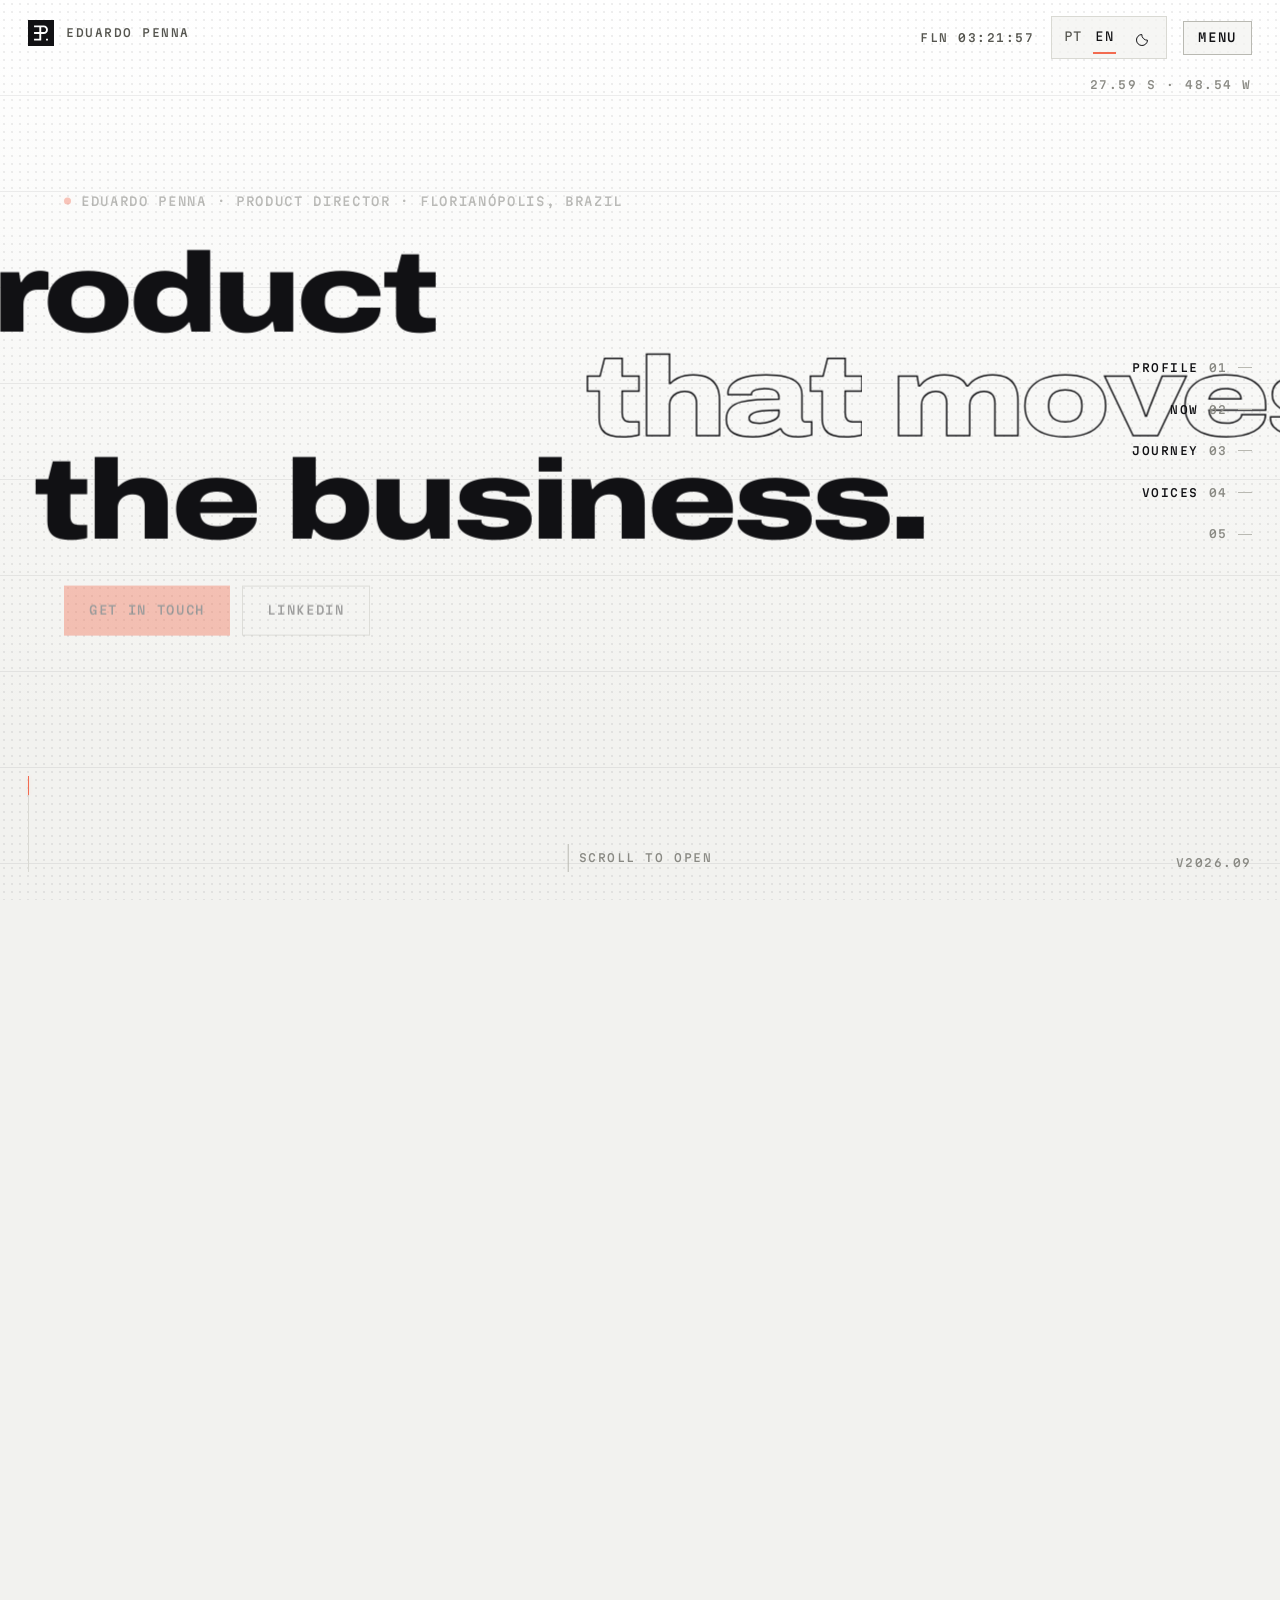
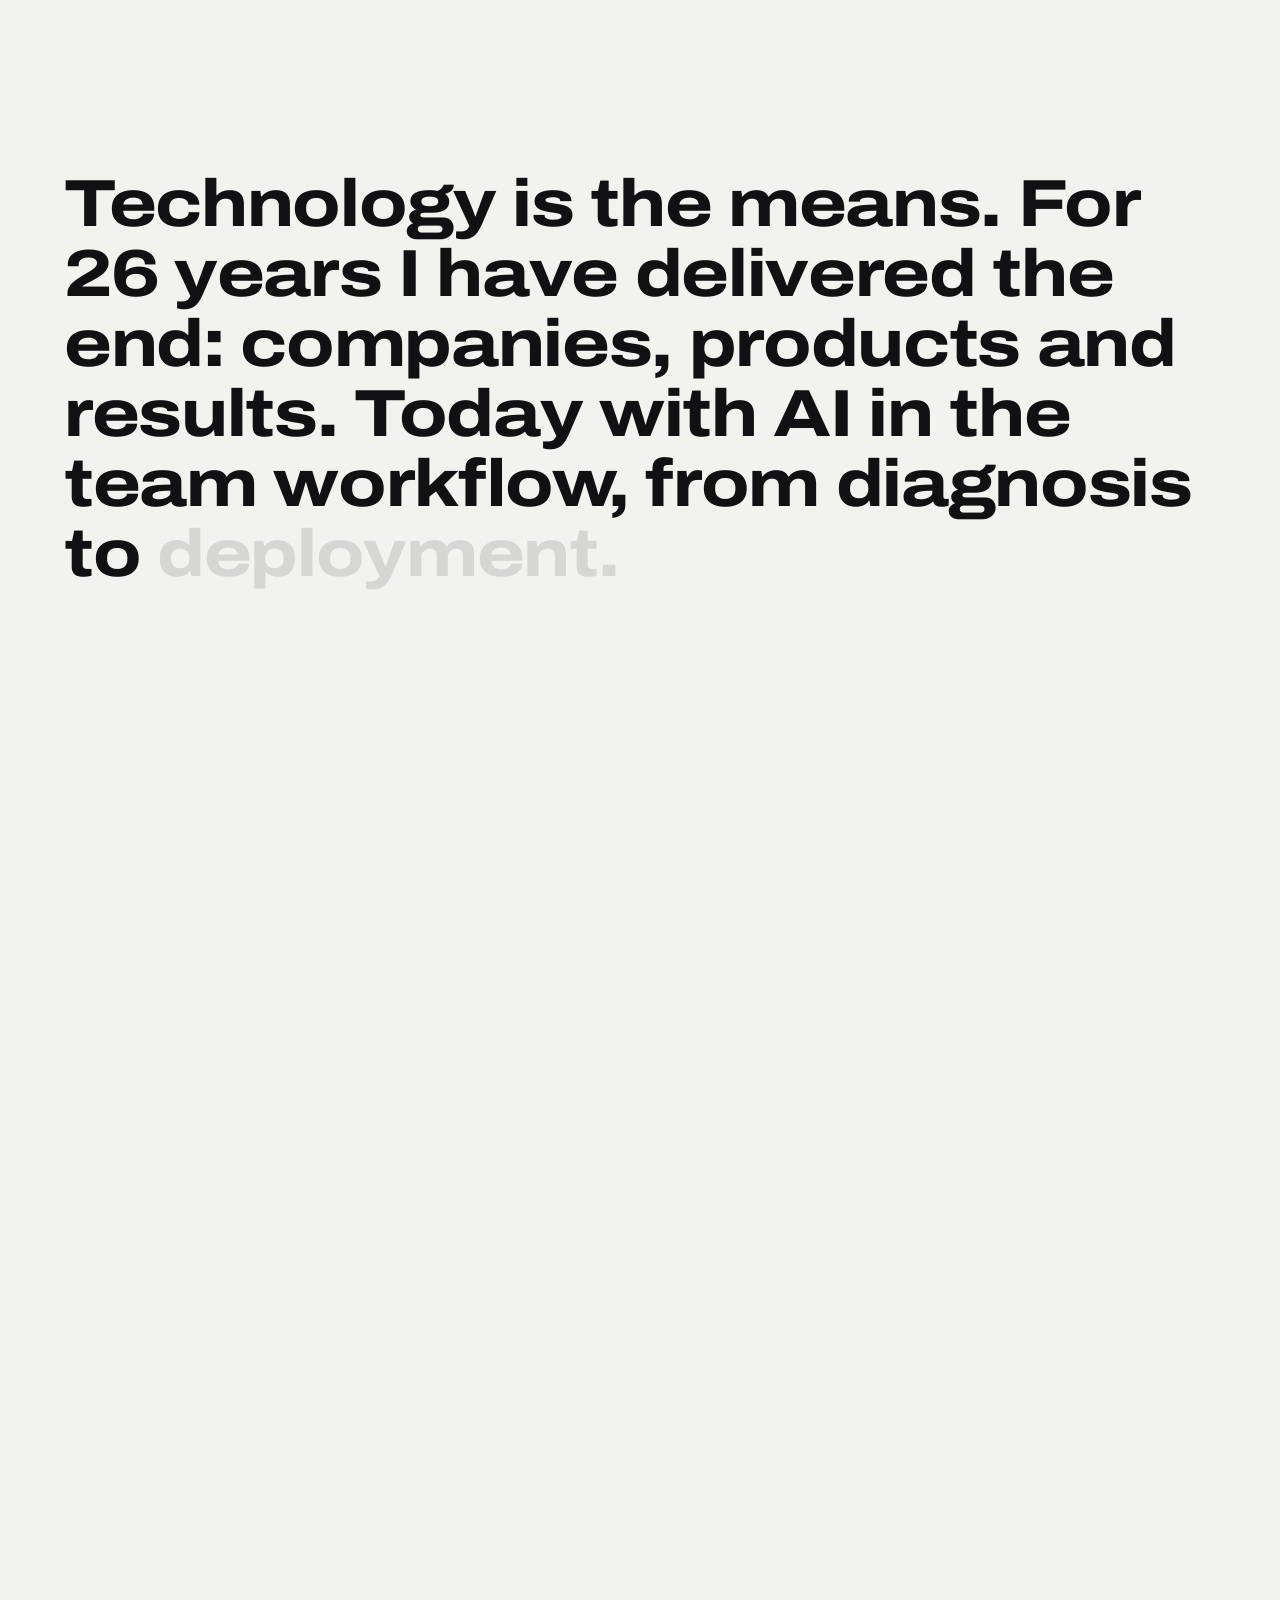
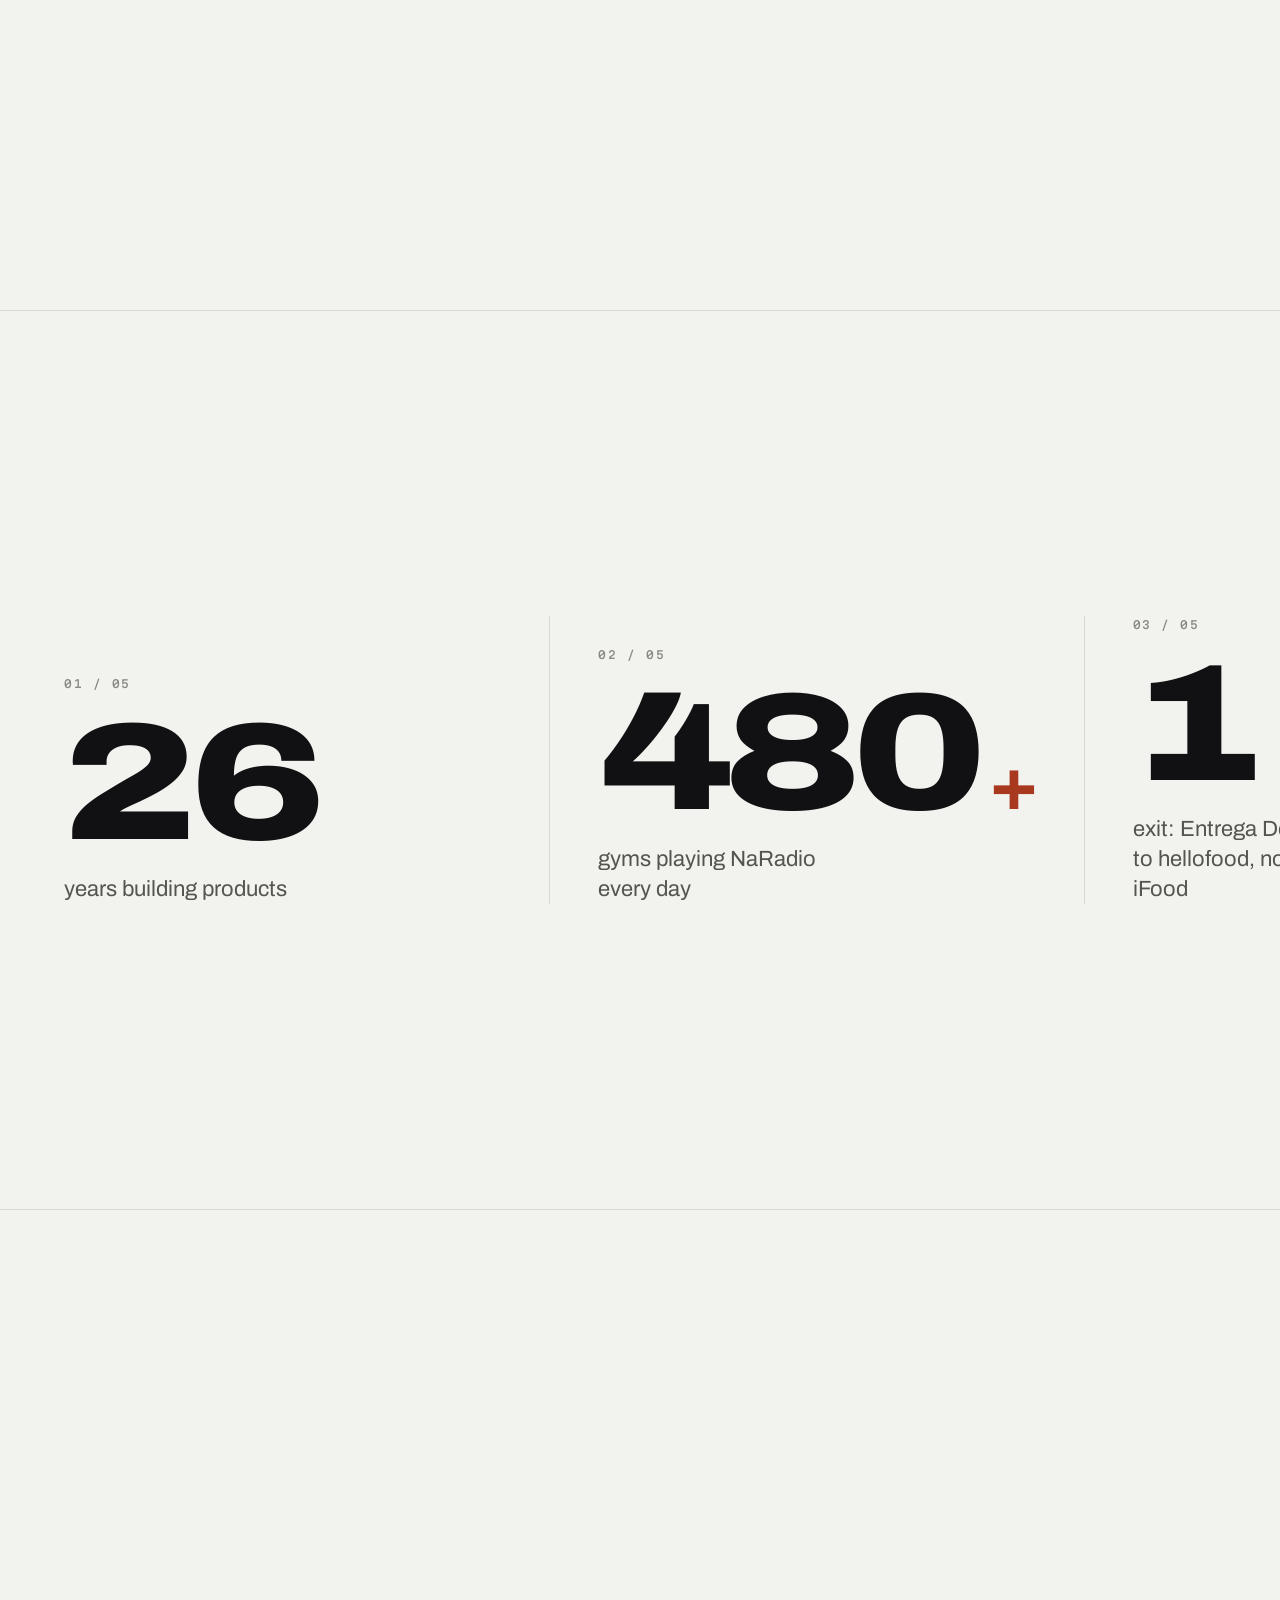
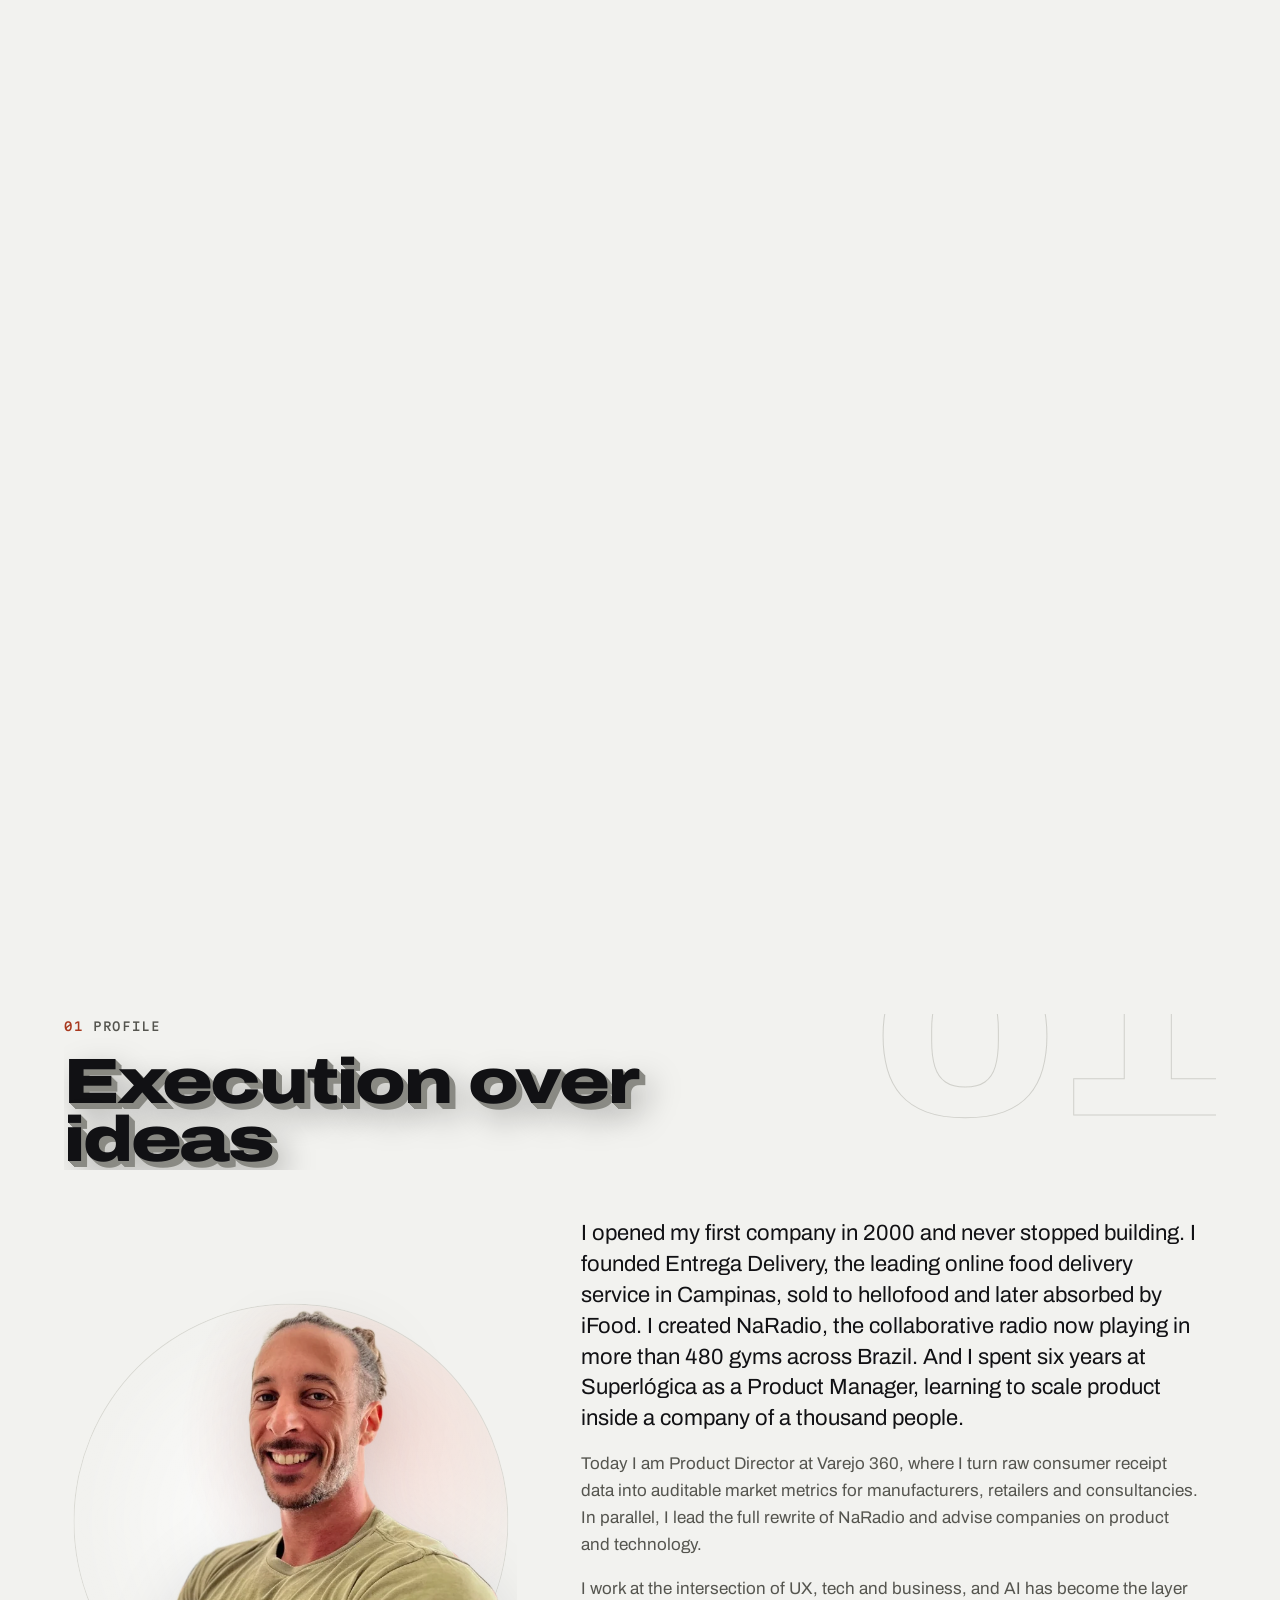
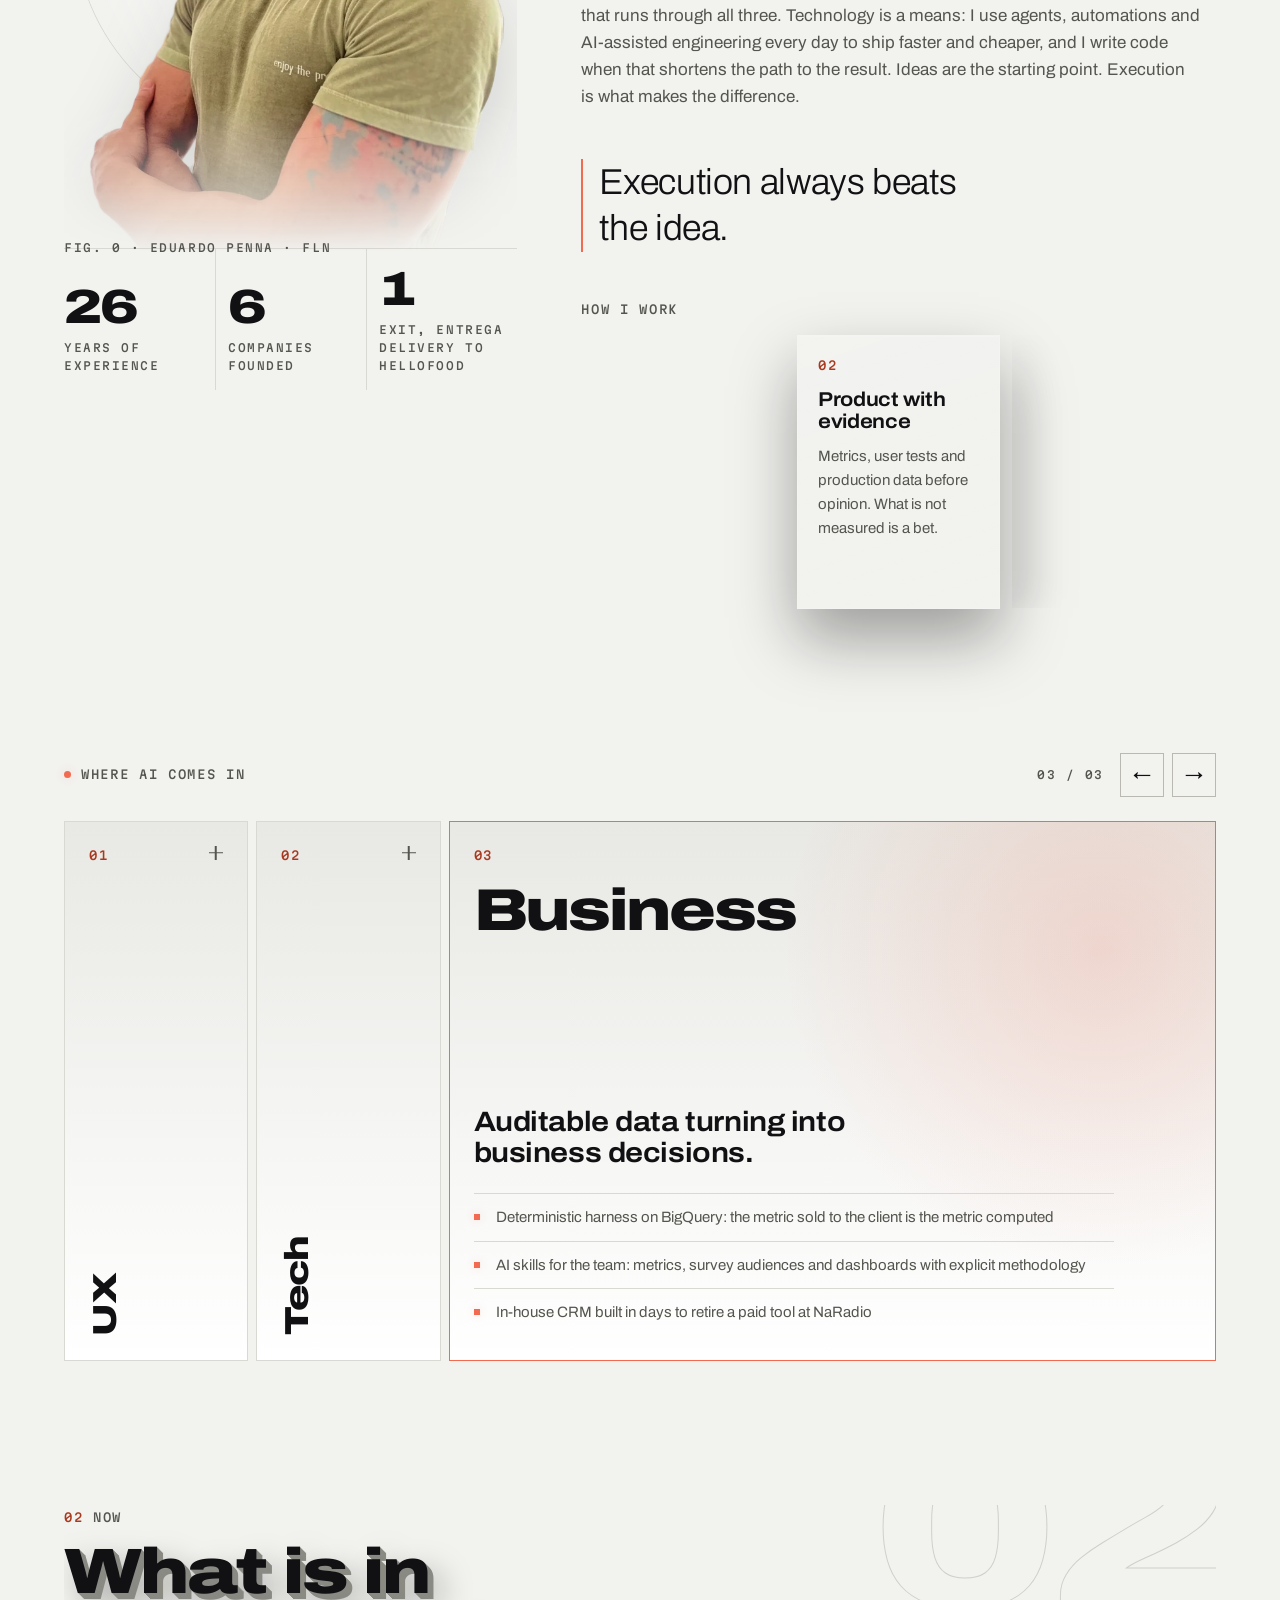
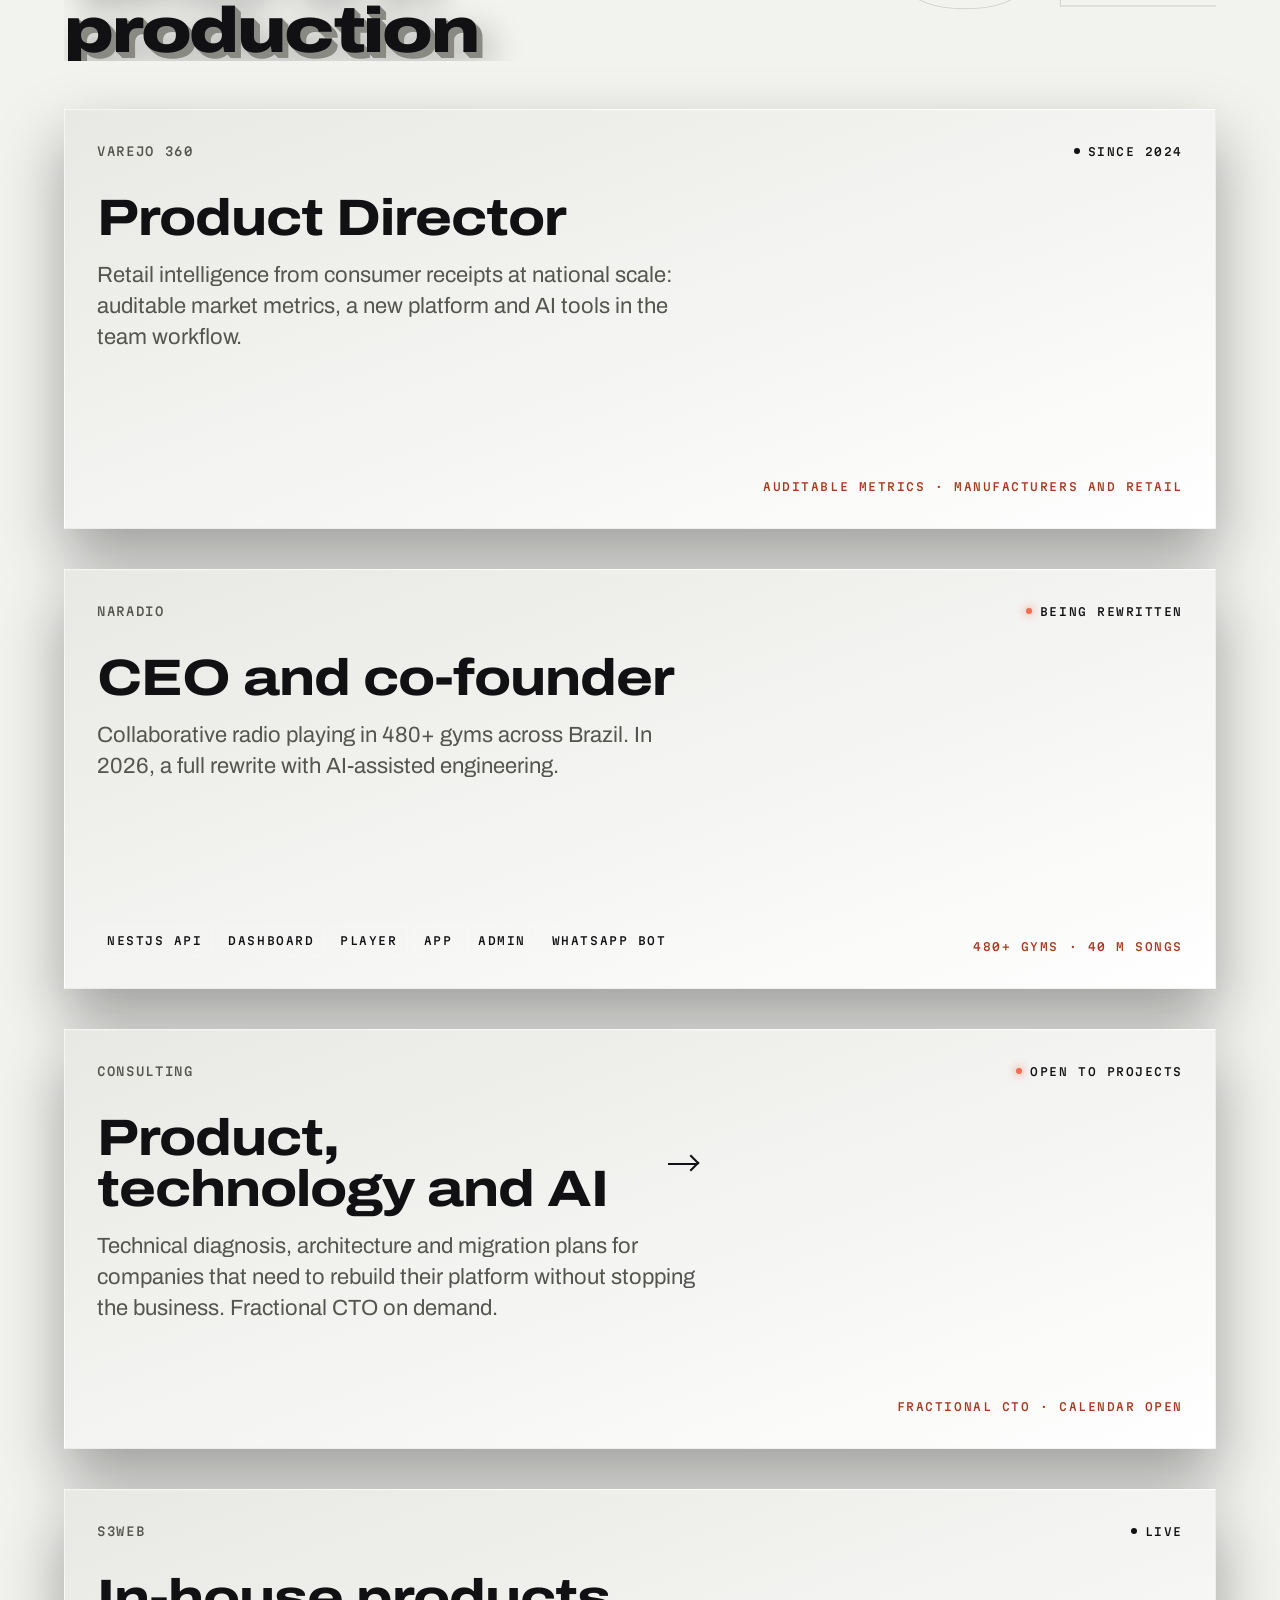
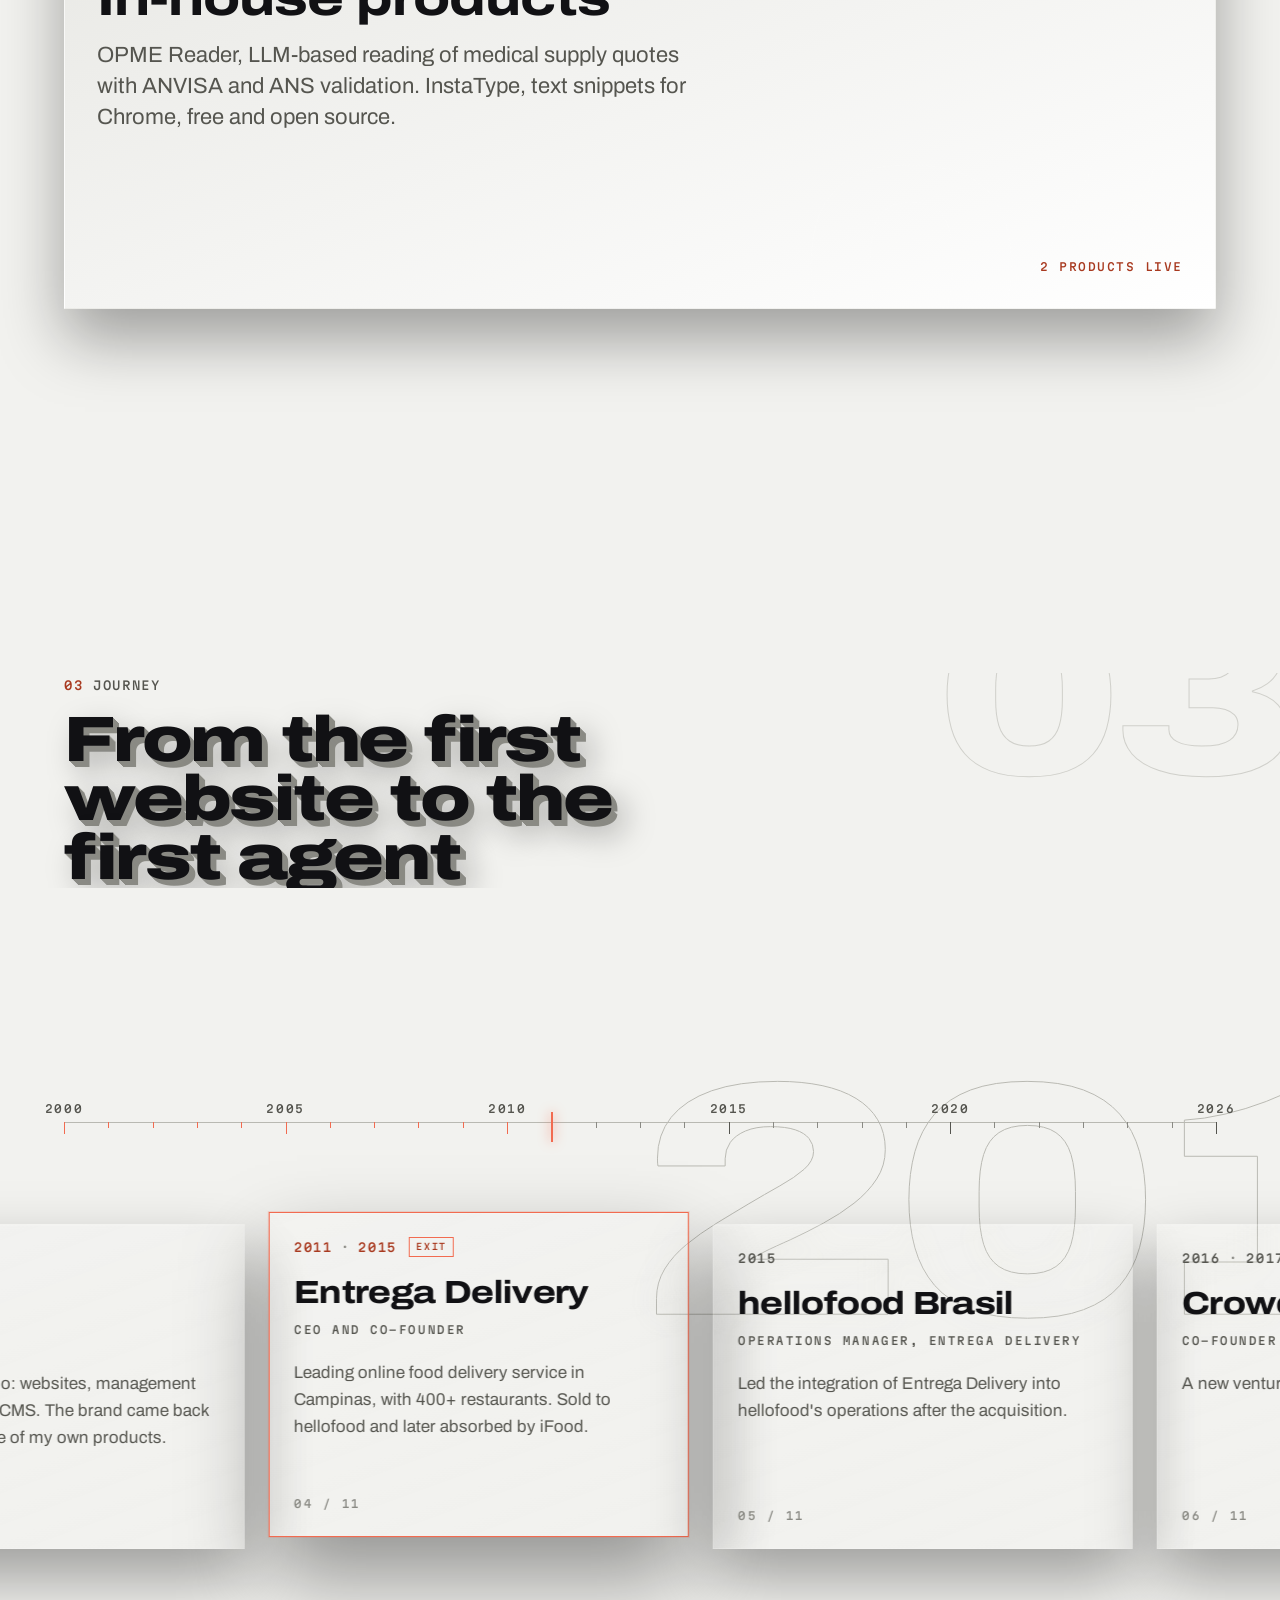
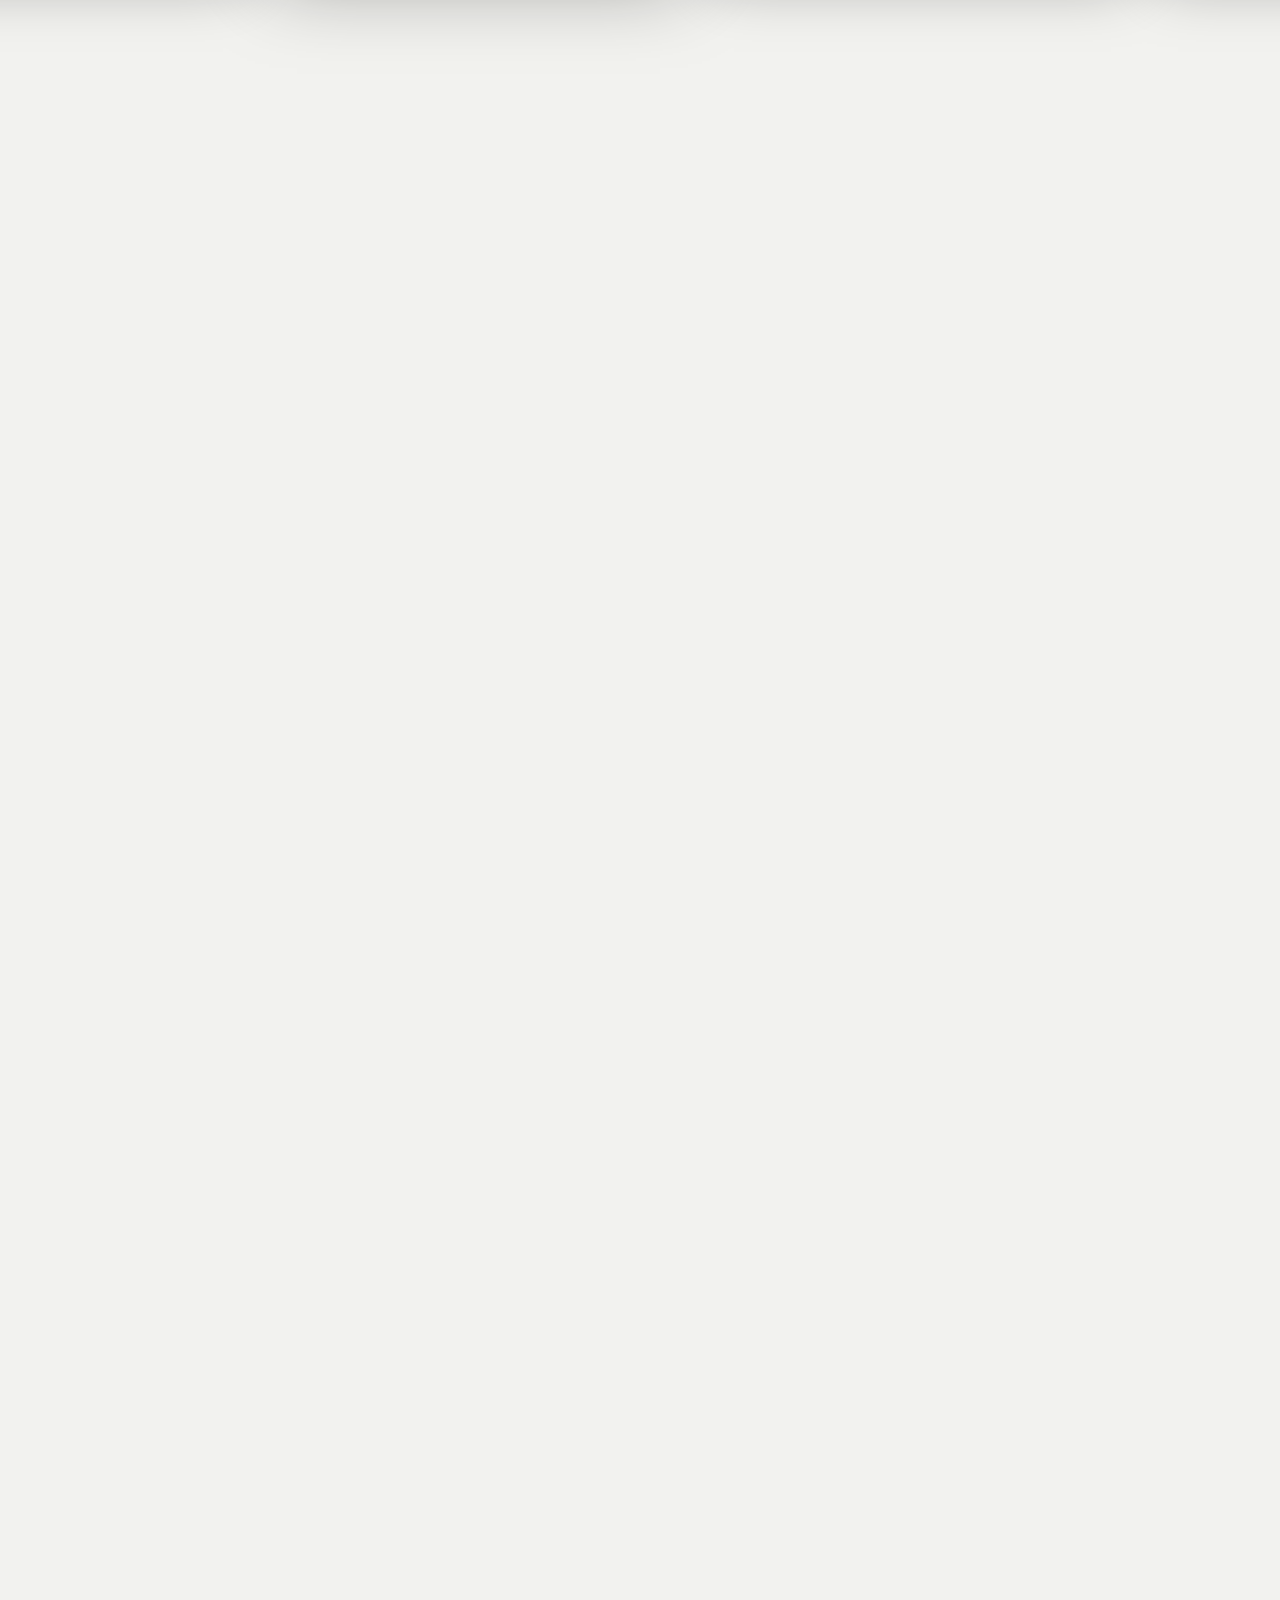
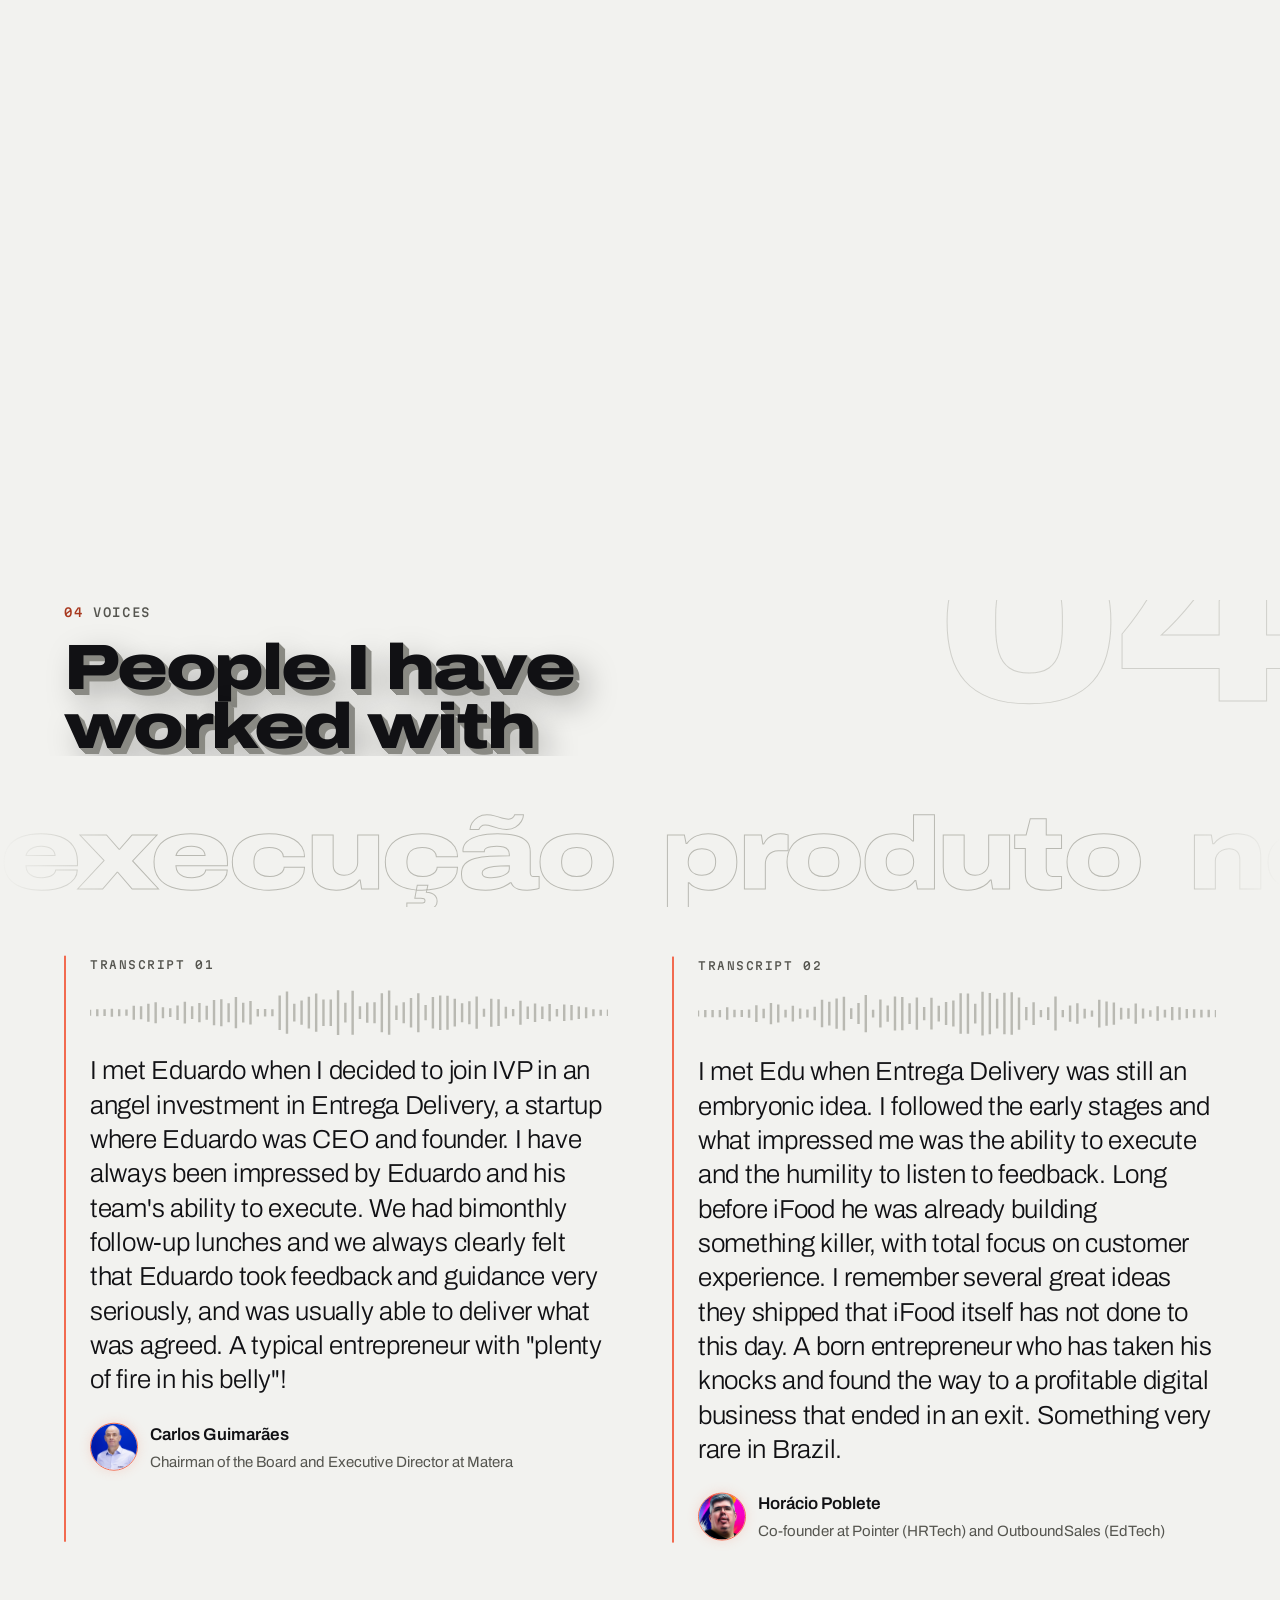
==== commit d5a7694d: "New portrait on the profile and share image Co-Authored-By: Claude Opus 5 <noreply@anthropic.com>" ====
--- a/index.html
+++ b/index.html
@@ -64,7 +64,7 @@
       "sameAs": ["https://www.linkedin.com/in/eduardopenna/", "https://github.com/dupenna"]
     }
     </script>
-    <script type="module" crossorigin src="/assets/index-DD8Ff6Us.js"></script>
+    <script type="module" crossorigin src="/assets/index-BroW7gCC.js"></script>
     <link rel="stylesheet" crossorigin href="/assets/index-Dh790TKb.css">
   </head>
   <body>
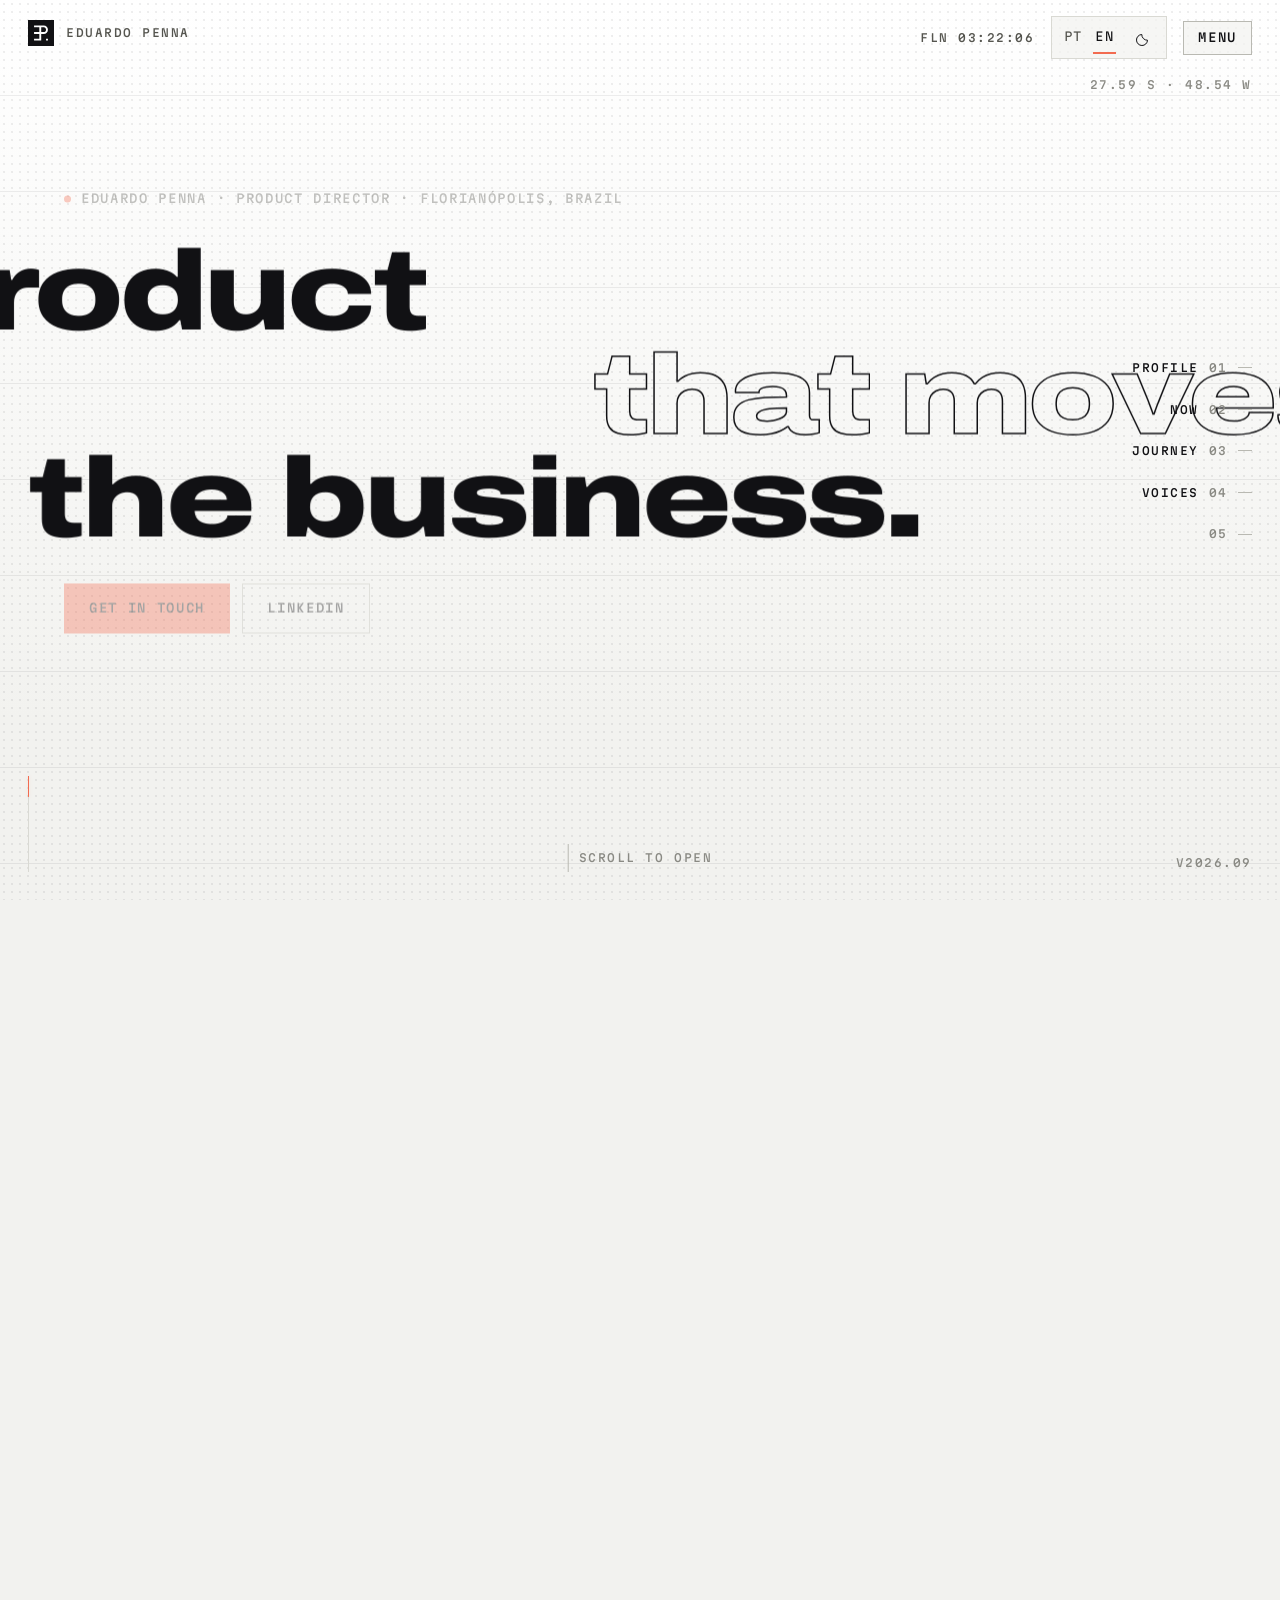
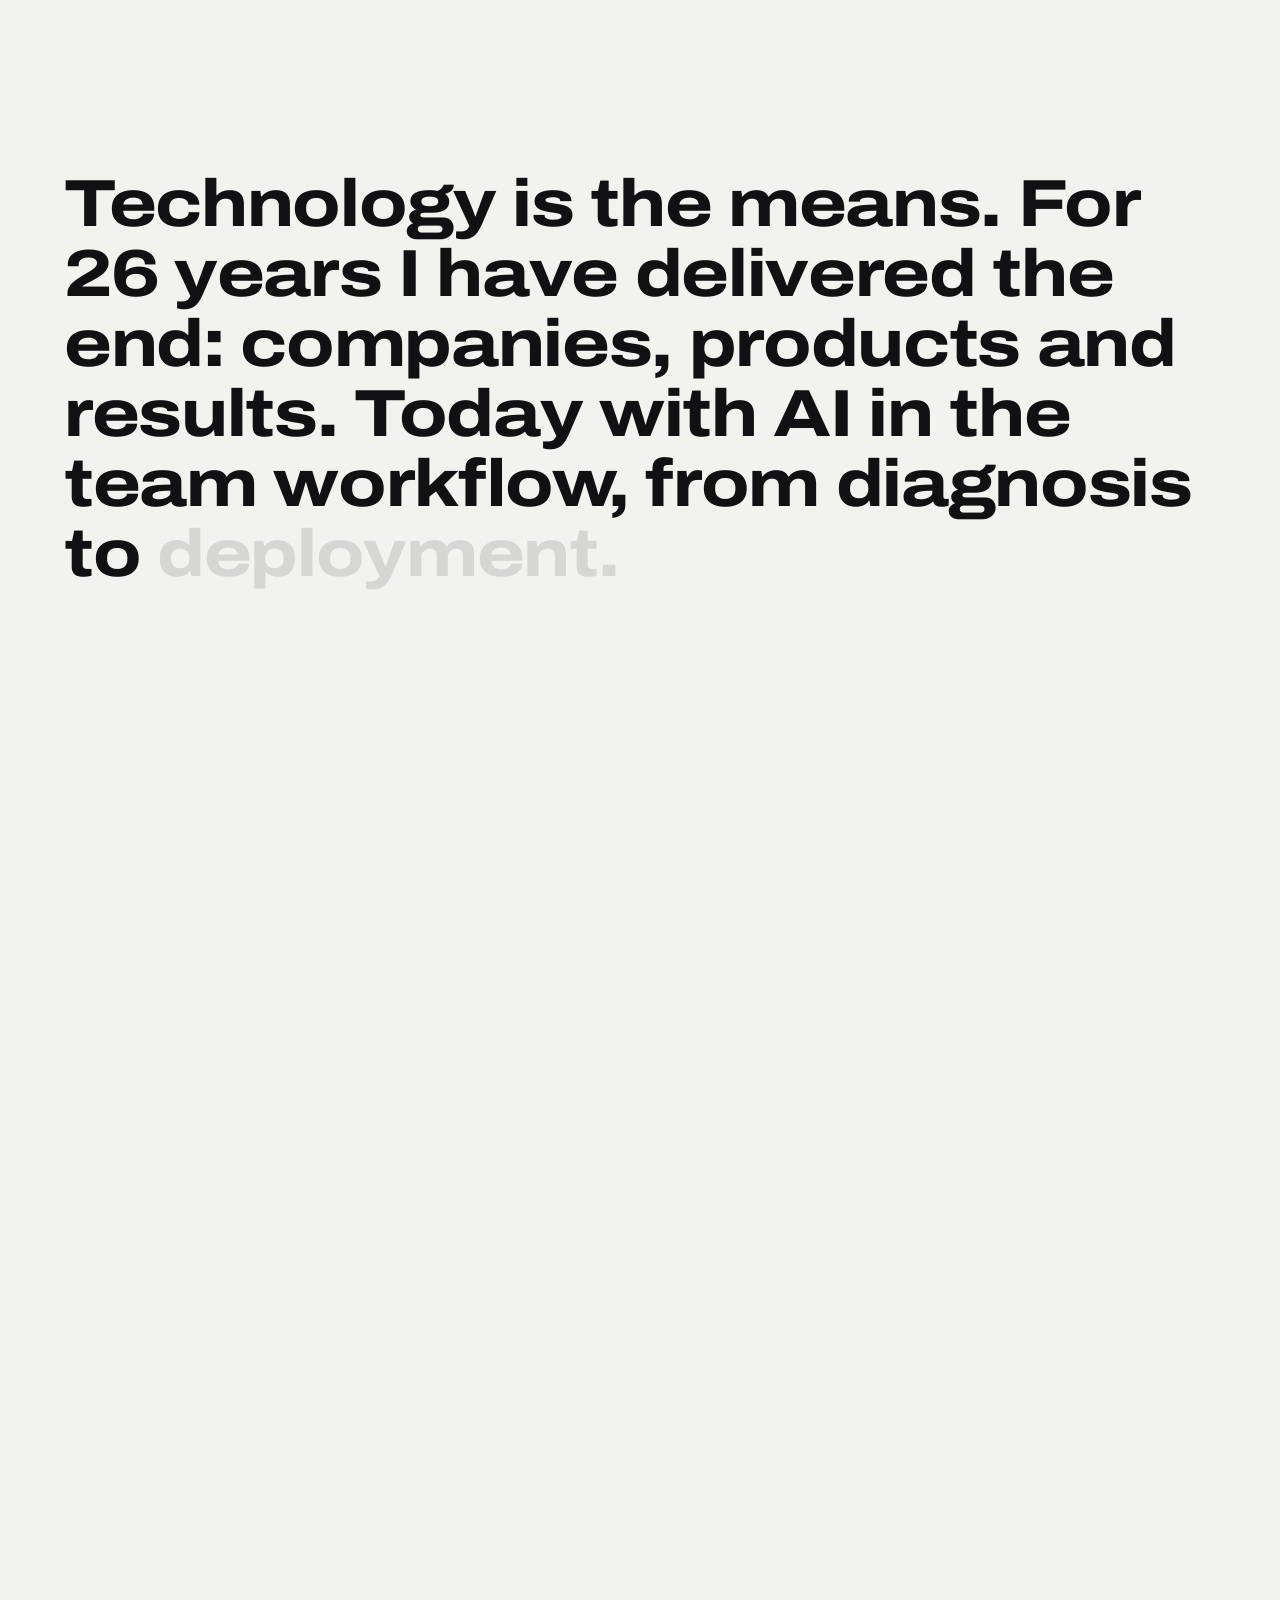
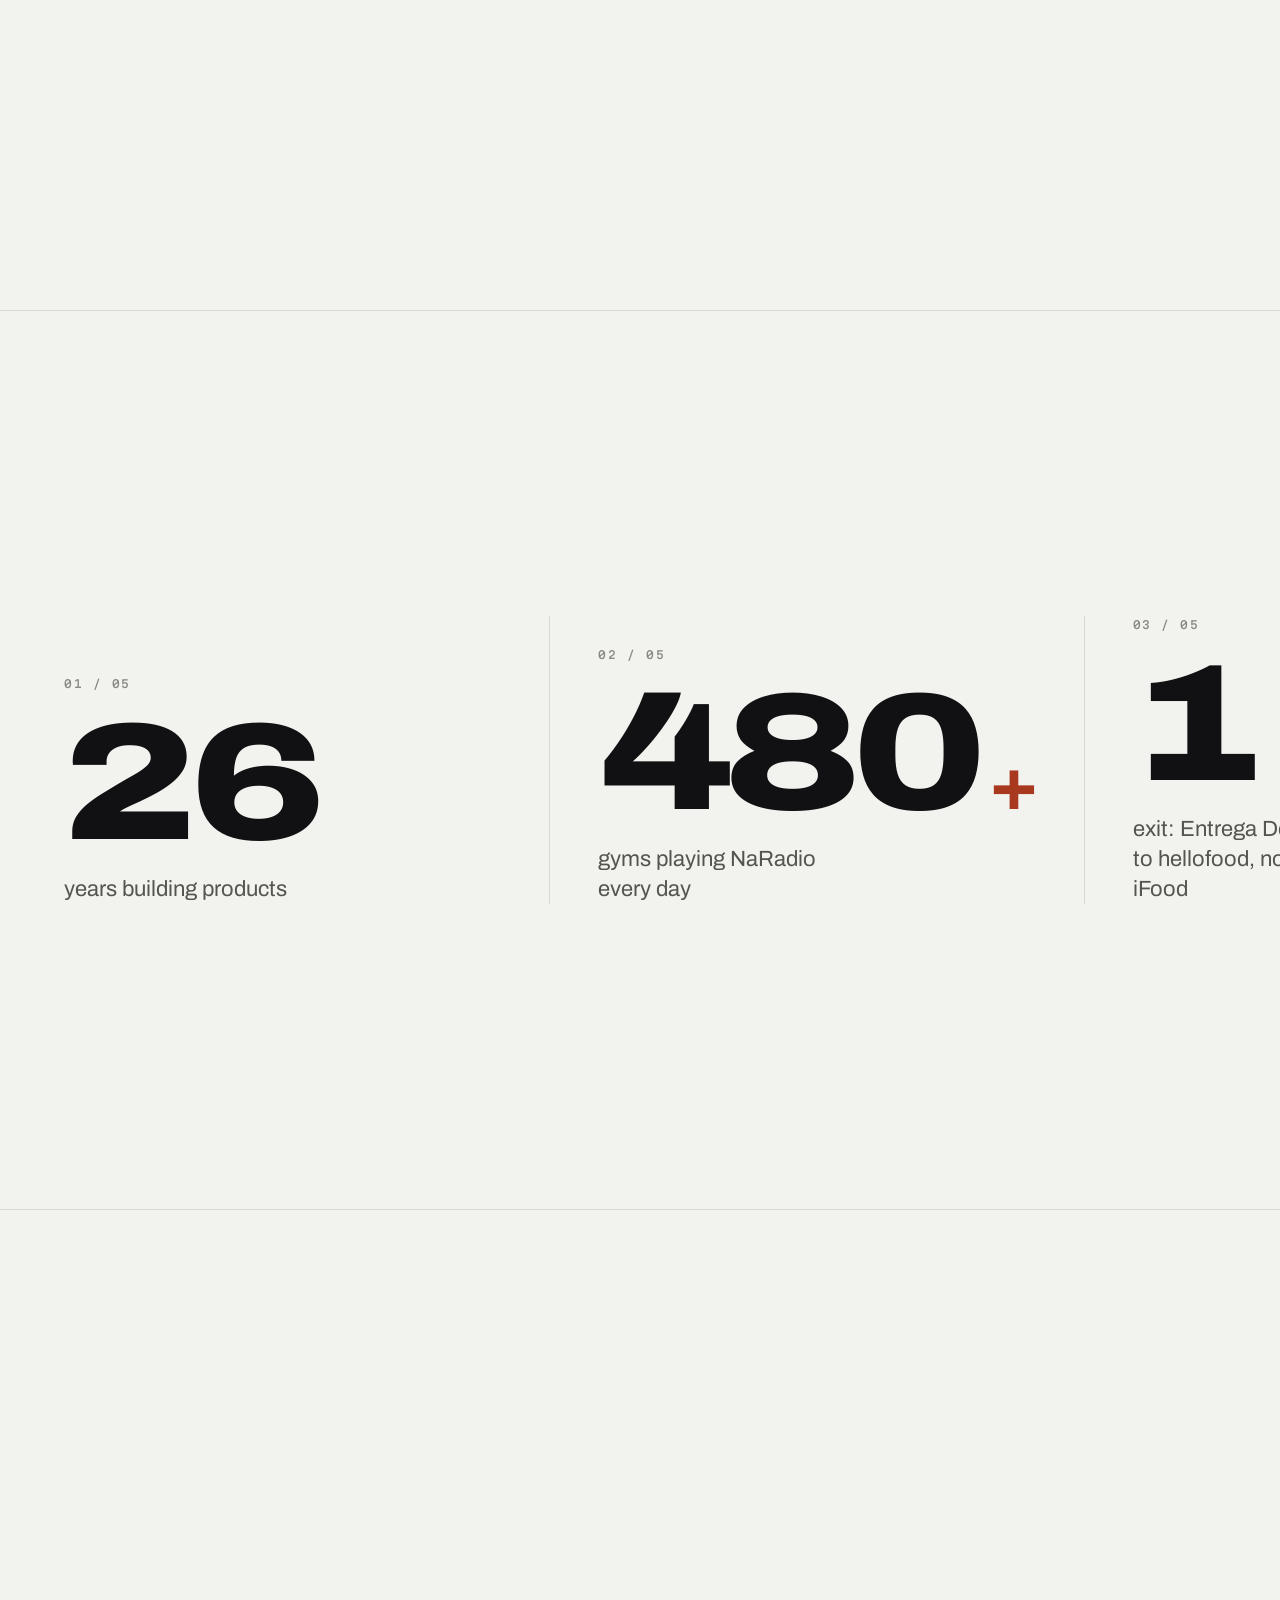
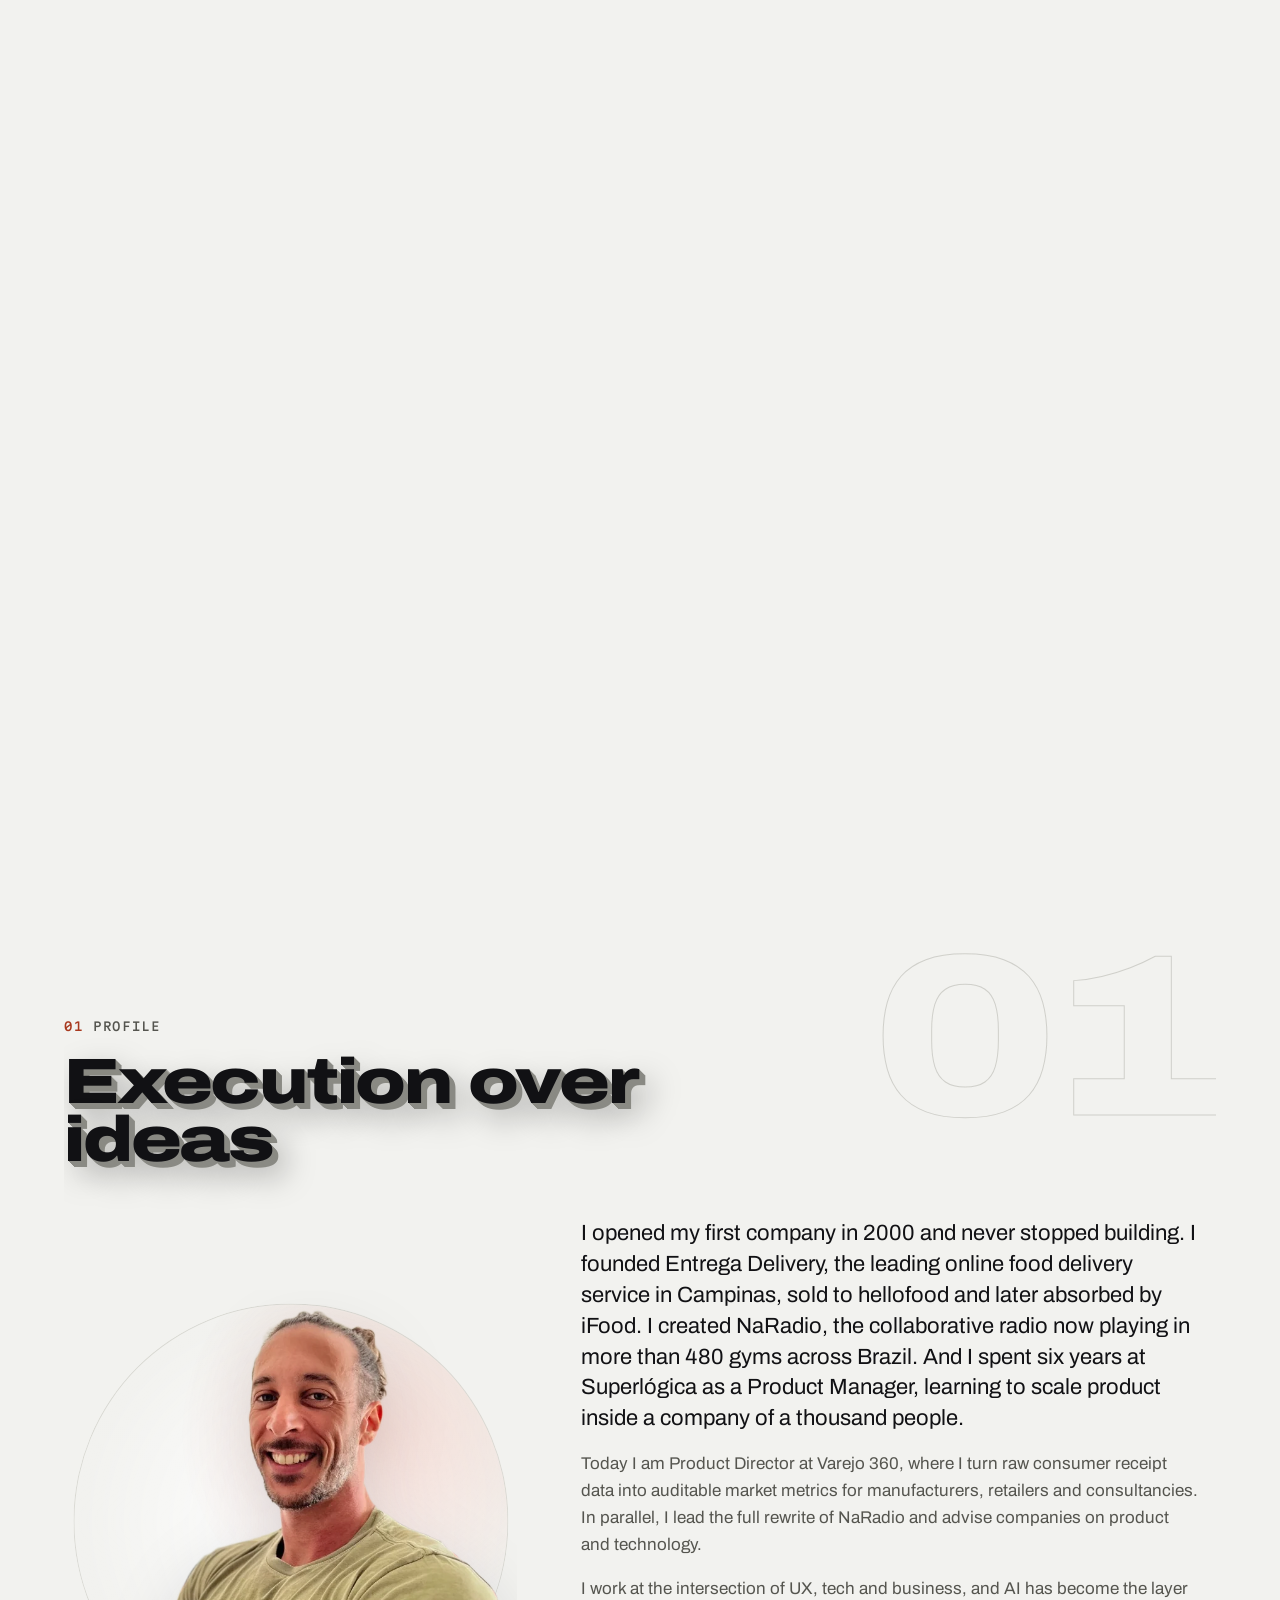
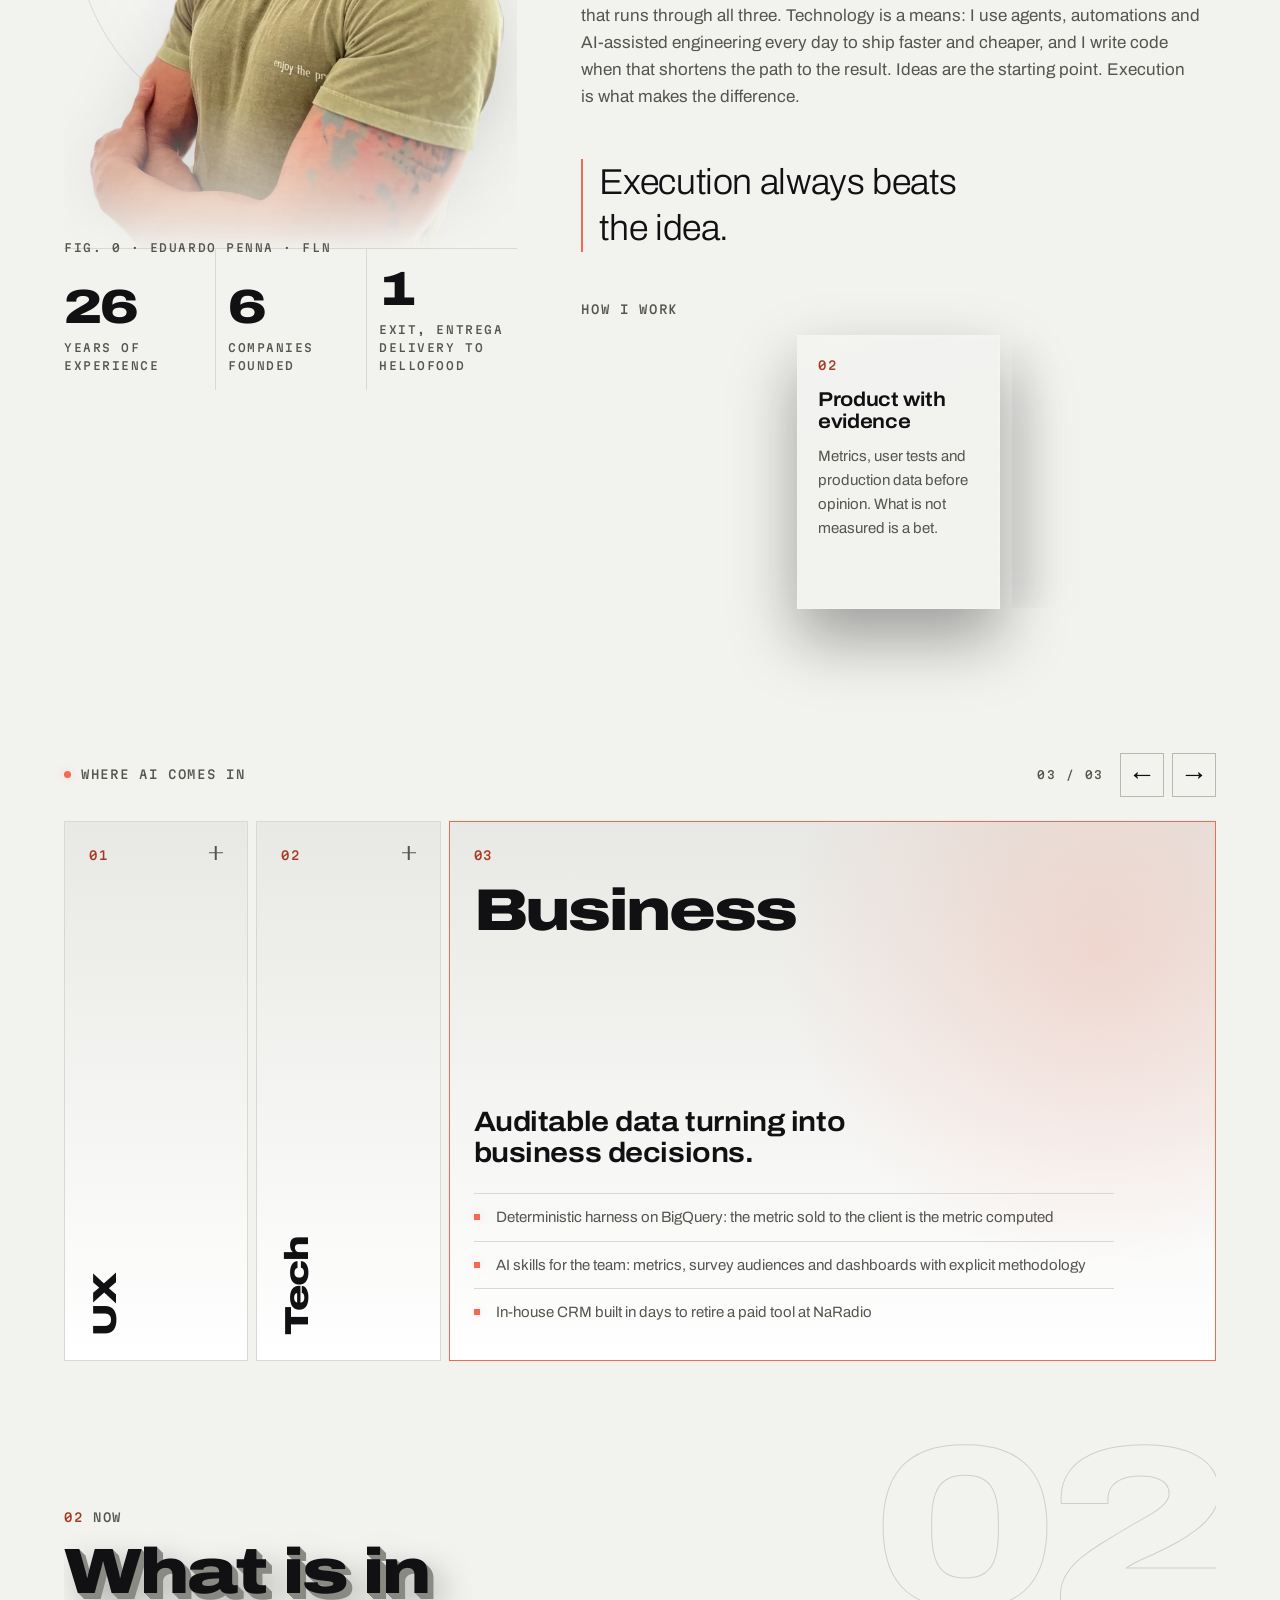
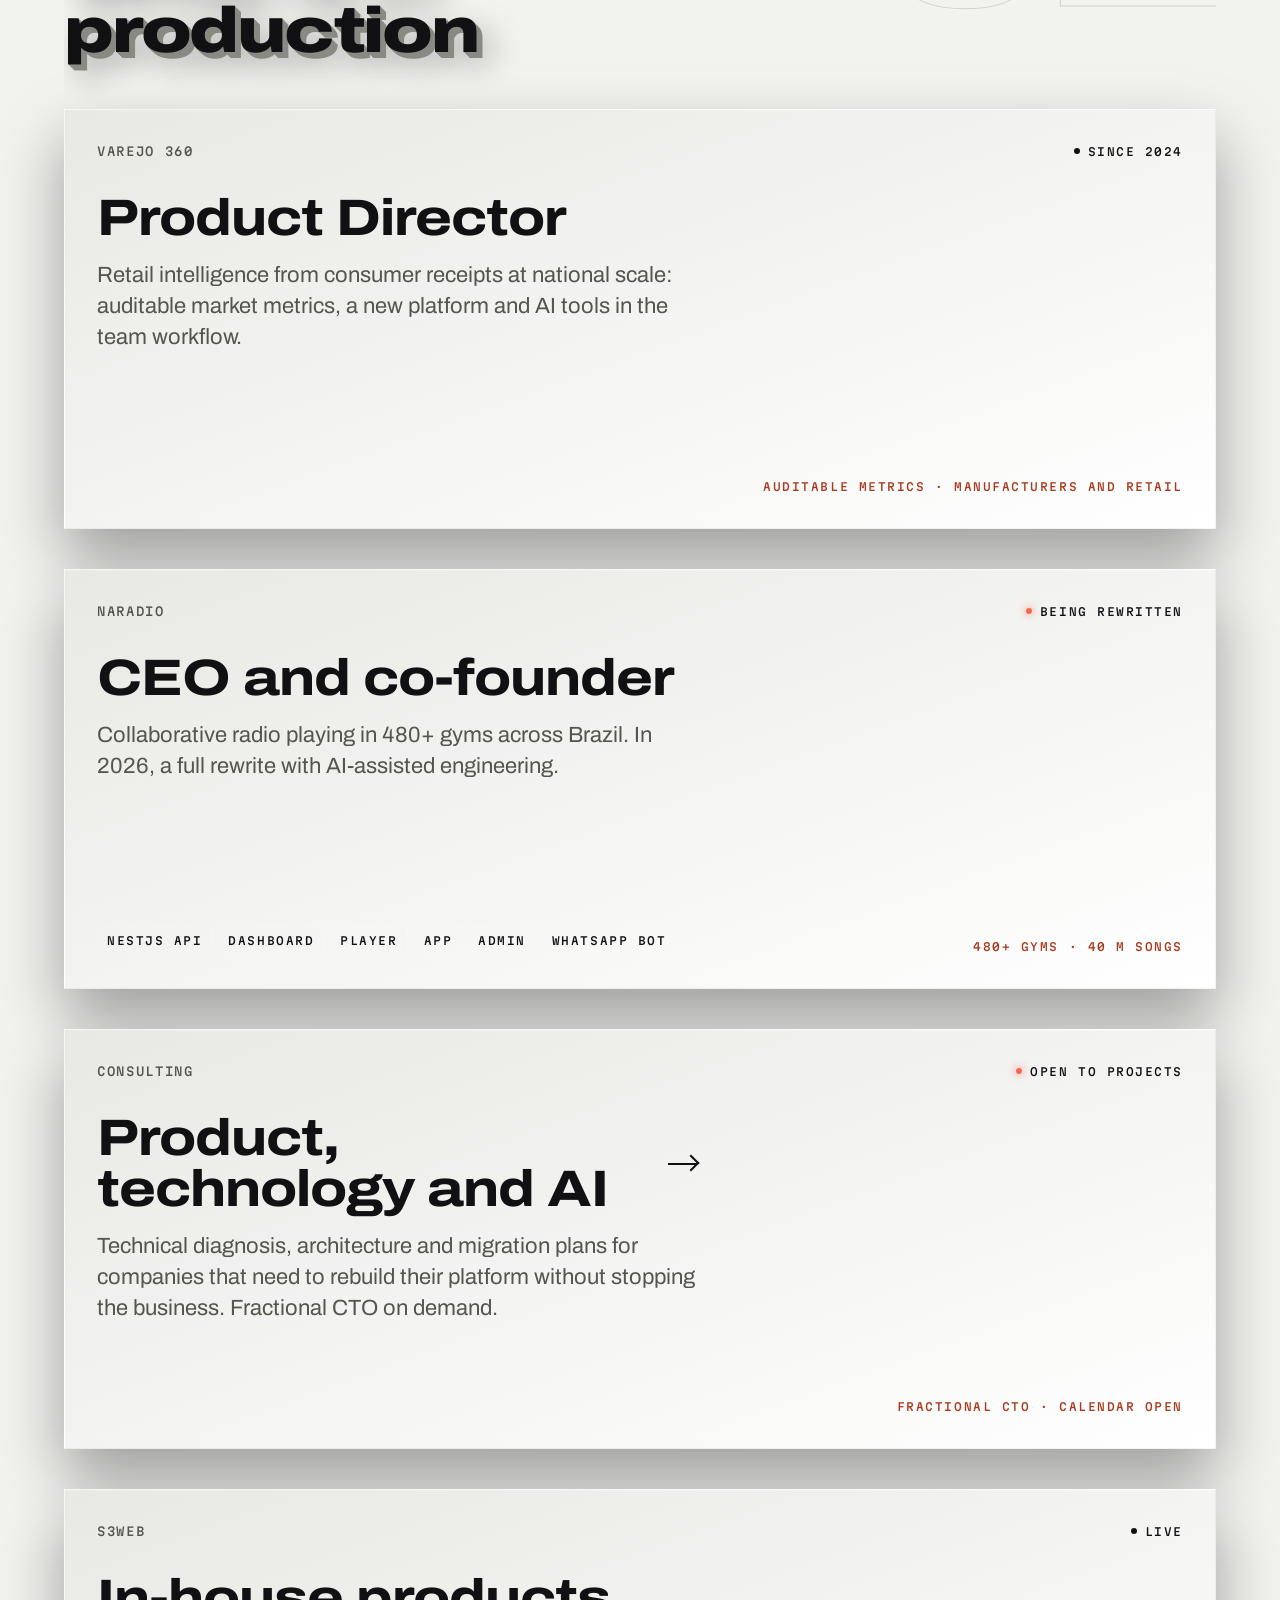
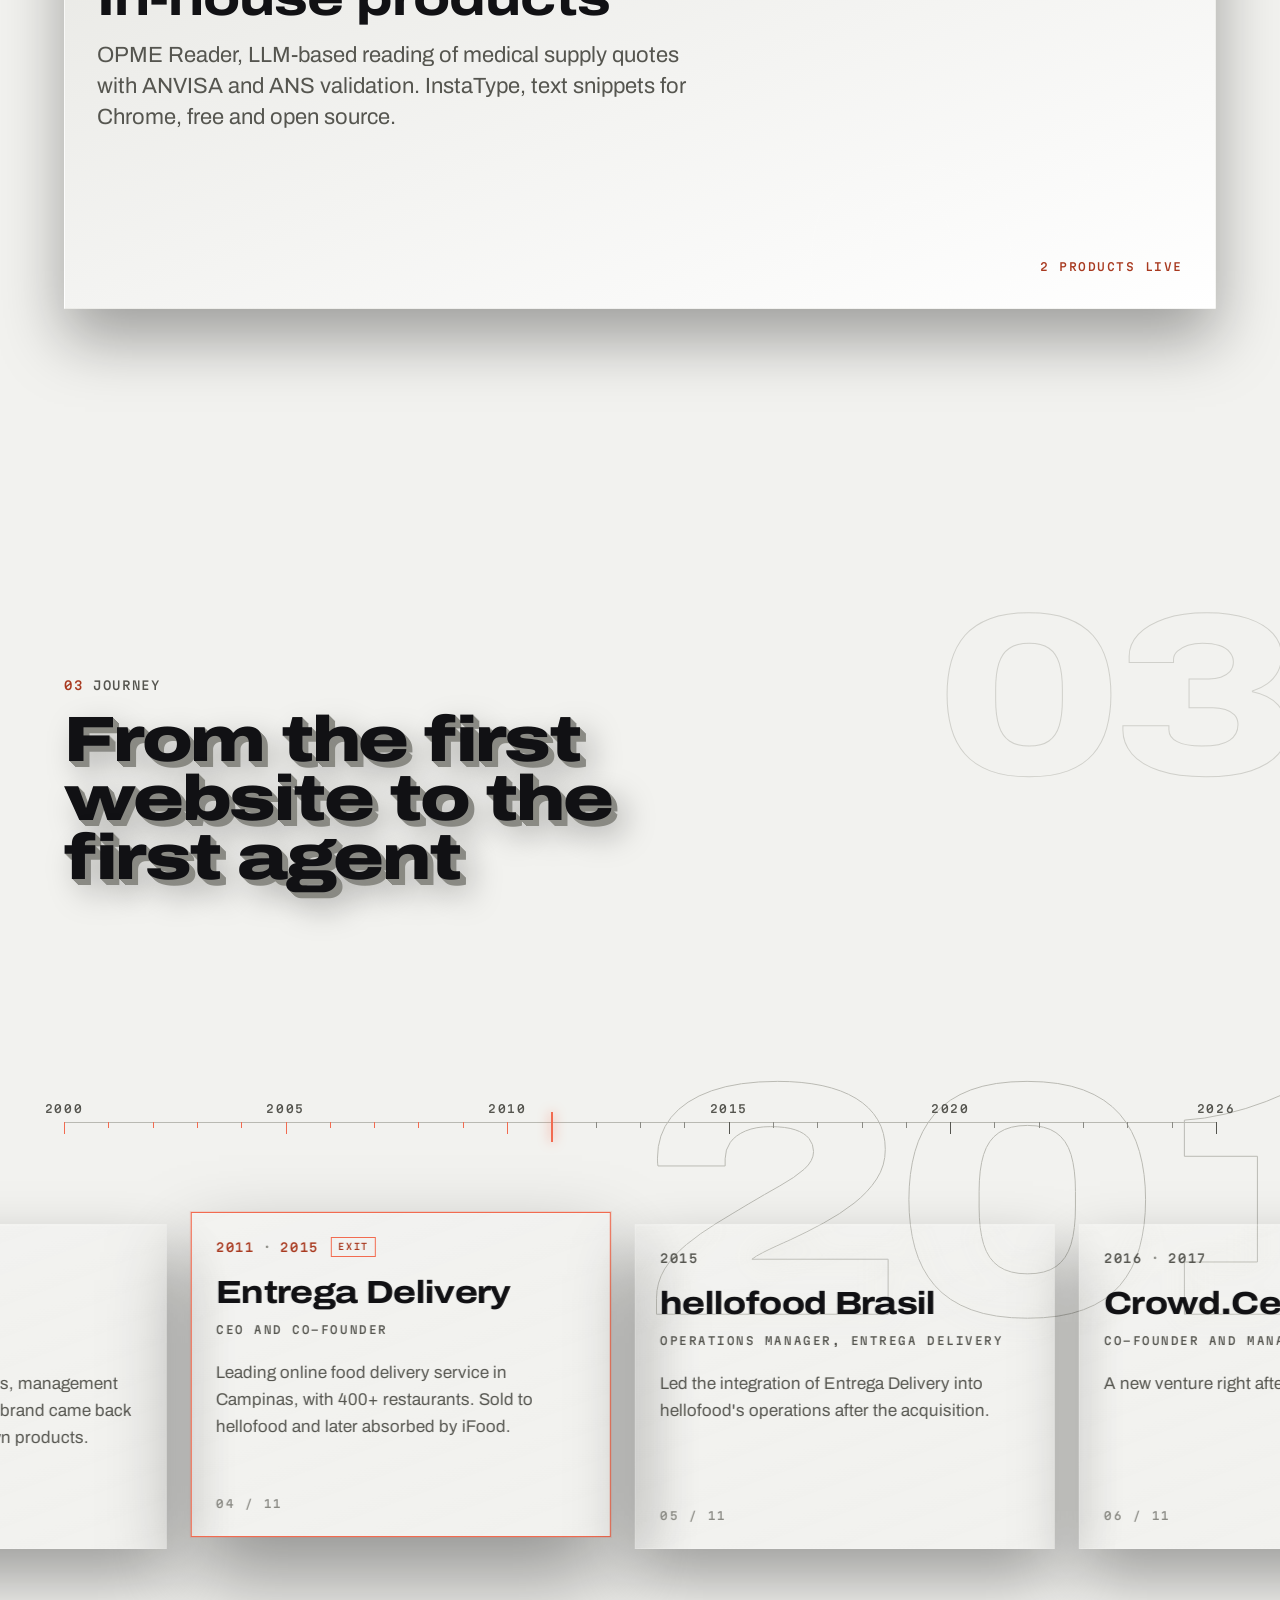
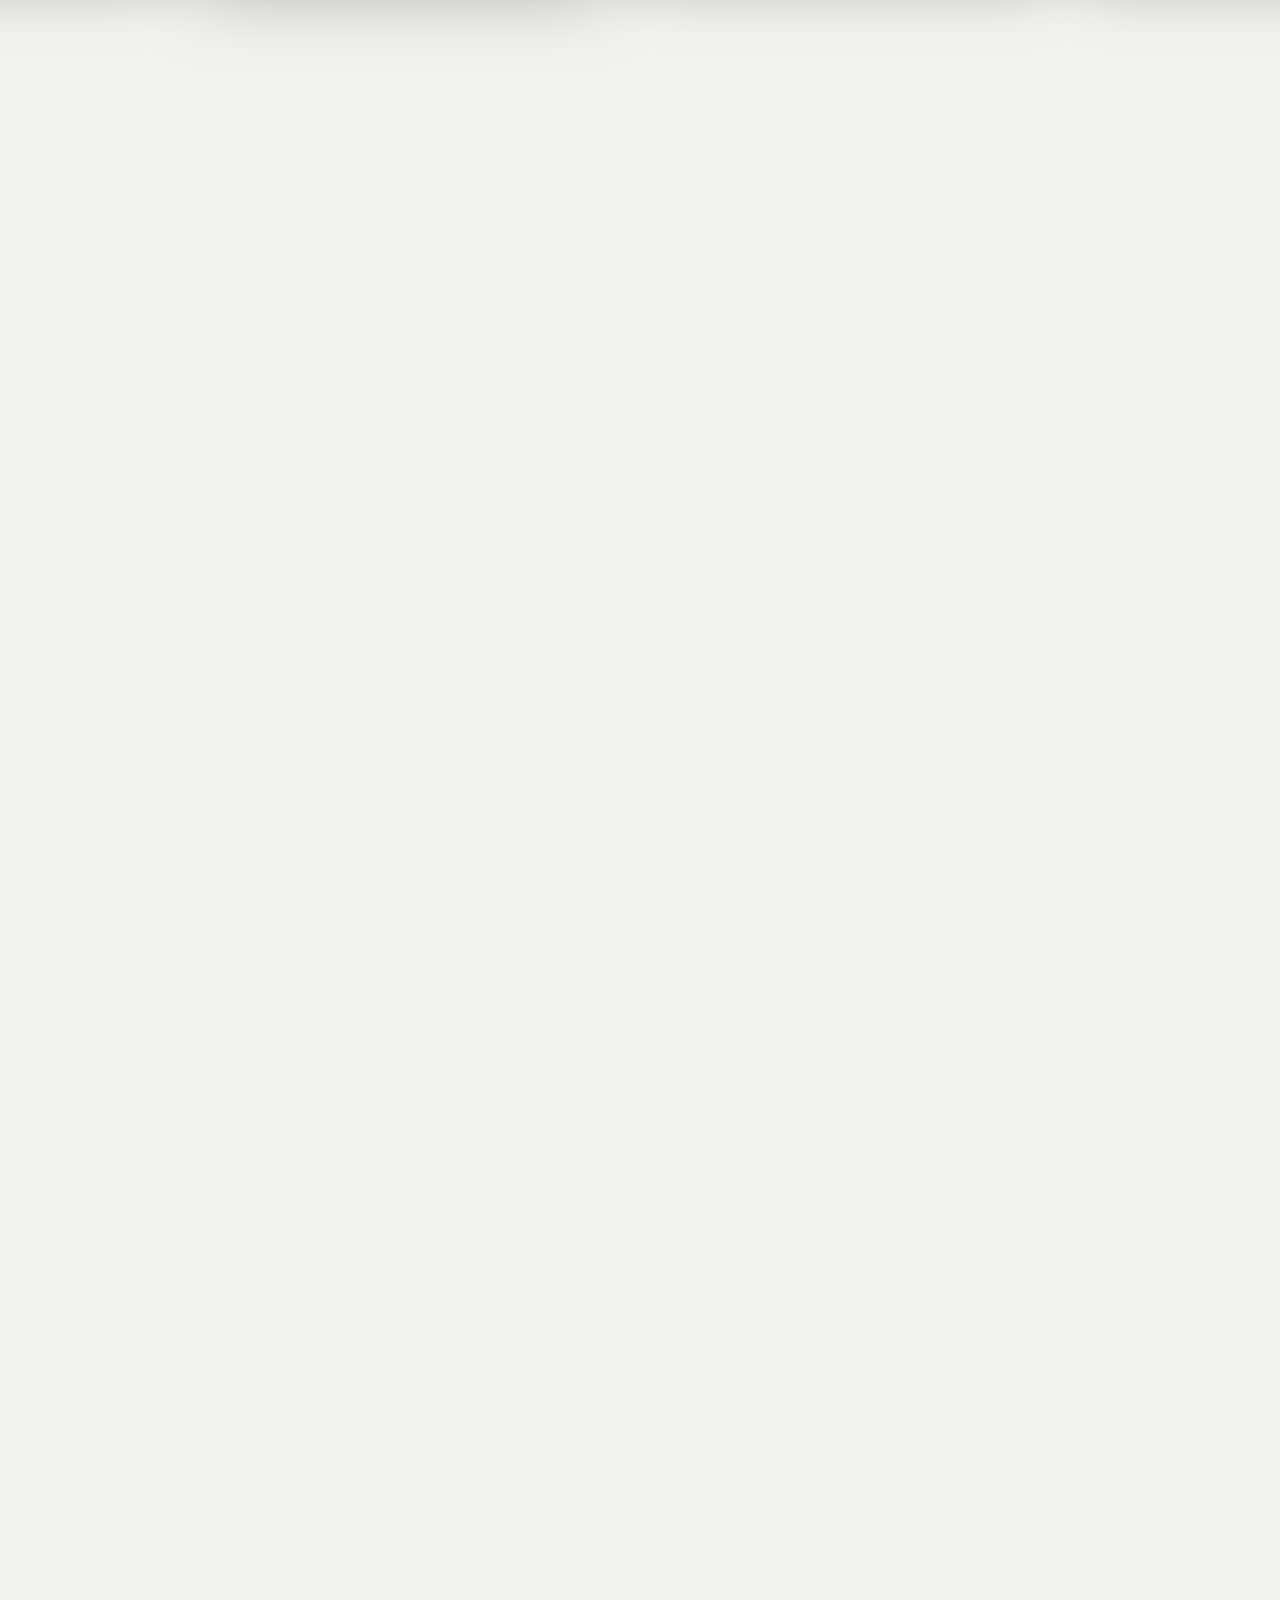
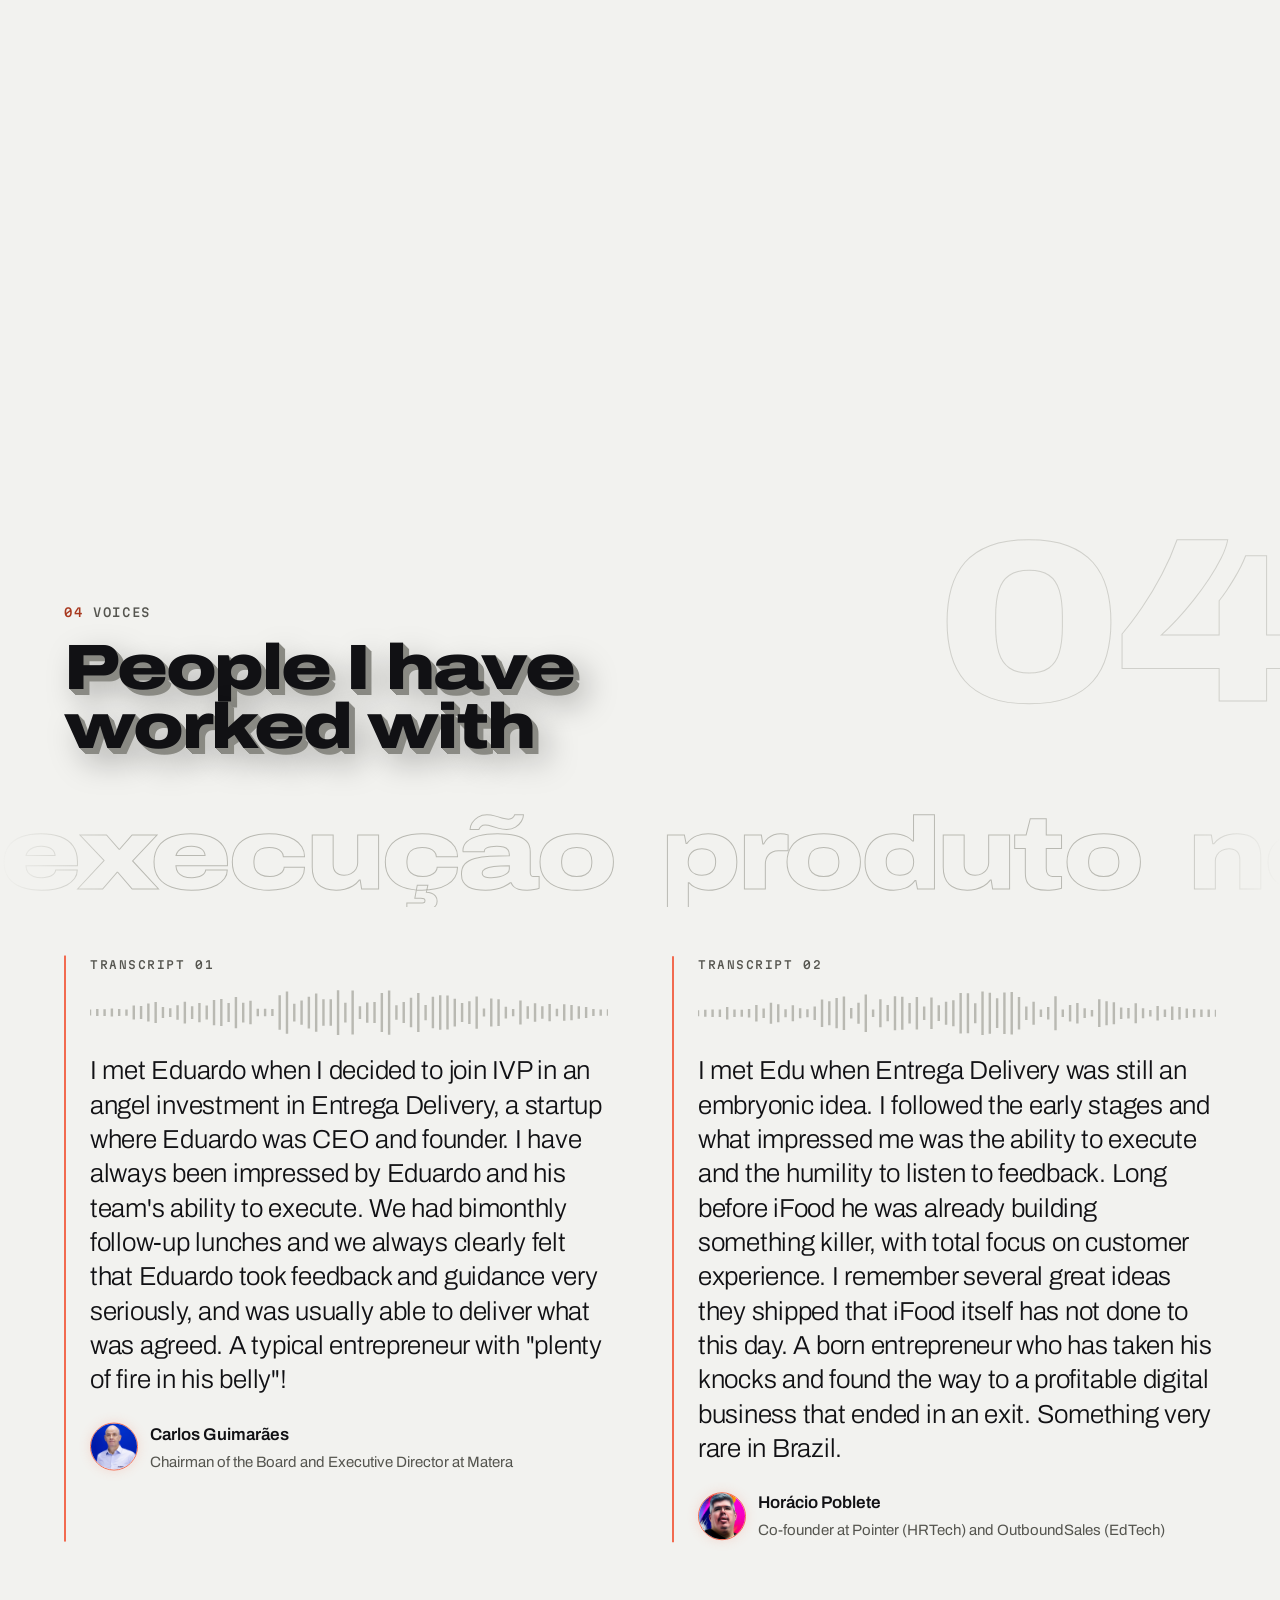
==== commit 4c640b64: "Type: stop clipping descenders on large titles Co-Authored-By: Claude Opus 5 <noreply@anthropic.com>" ====
--- a/index.html
+++ b/index.html
@@ -64,8 +64,8 @@
       "sameAs": ["https://www.linkedin.com/in/eduardopenna/", "https://github.com/dupenna"]
     }
     </script>
-    <script type="module" crossorigin src="/assets/index-BroW7gCC.js"></script>
-    <link rel="stylesheet" crossorigin href="/assets/index-Dh790TKb.css">
+    <script type="module" crossorigin src="/assets/index-Bdd3qvFv.js"></script>
+    <link rel="stylesheet" crossorigin href="/assets/index-Ln_j-qPv.css">
   </head>
   <body>
     <div id="root"></div>
--- a/assets/index-Ln_j-qPv.css
+++ b/assets/index-Ln_j-qPv.css
@@ -0,0 +1 @@
+:root{--bg: #F2F2EF;--bg-top: #FFFFFF;--surface: #FFFFFF;--surface-2: #E8E8E4;--text: #111114;--muted: #55554F;--faint: #8A8A84;--line: #D9D9D3;--line-strong: #B9B9B2;--accent: #F26B50;--accent-hot: #E0553A;--accent-deep: #8F2E17;--accent-text: #A8391F;--accent-glow: rgba(242,107,80,.18);--on-accent: #111114;--chrome-hi: #FFFFFF;--chrome-mid: #C8C8C2;--chrome-lo: #8A8A84;--focus: #111114;--shadow: rgba(17,17,20,.14);--portrait-light: rgba(255,255,255,.95);--grid: rgba(17,17,20,.07);--scrim: rgba(242,242,239,.78);--grain: .02;--glow: 0;--theme-color: #F2F2EF;--font-display: "Archivo", "Archivo Fallback", "Helvetica Neue", Arial, sans-serif;--font-body: "Archivo", "Archivo Fallback", "Helvetica Neue", Arial, system-ui, sans-serif;--font-mono: "Martian Mono", ui-monospace, Menlo, Consolas, monospace;--wdth-display: 125%;--wdth-title: 118%;--wdth-card: 110%;--wdth-body: 100%;--wdth-eyebrow: 75%;--wght-display: 850;--wght-title: 750;--wght-card: 650;--wght-body: 400;--wght-light: 300;--t-h1: clamp(52px, 8.6vw, 136px);--t-h2: clamp(40px, 5vw, 76px);--t-h3: 28px;--t-proof: clamp(40px, 4.2vw, 60px);--t-ghost: clamp(120px, 18vw, 280px);--t-lead: 22px;--t-dek: clamp(18px, 1.5vw, 22px);--t-quote: 36px;--t-voice: 26px;--t-body: 17px;--t-secondary: 15px;--t-label: 13px;--t-mono: 12px;--t-mono-sm: 11px;--lh-h1: .92;--lh-h2: .98;--lh-body: 1.6;--lh-lead: 1.4;--track-h1: -.035em;--track-h2: -.025em;--track-mono: .14em;--track-eyebrow: .04em;--measure: 62ch;--sheet-max: 1280px;--sheet-pad: 64px;--masthead-h: 56px;--gutter: 24px;--section-gap: 144px;--hero-track: 190vh;--strip-h: 152px;--bracket: 12px;--space-1: 4px;--space-2: 8px;--space-3: 12px;--space-4: 16px;--space-6: 24px;--space-8: 32px;--space-12: 48px;--space-16: 64px;--ease-out-expo: cubic-bezier(.16, 1, .3, 1);--ease-in-out: cubic-bezier(.65, 0, .35, 1);--ease-boot: cubic-bezier(0, .4, .2, 1);--d-snap: .12s;--d-settle: .35s;--d-reveal: .9s;--snap: var(--d-snap) linear;--settle: var(--d-settle) var(--ease-out-expo);--reveal-shift: 16px;--motion: 1;color-scheme:light}html[data-theme=dark]{--bg: #0B0B0D;--bg-top: #141417;--surface: #131316;--surface-2: #1B1B1F;--text: #F5F3EF;--muted: #B3B0A9;--faint: #6E6C68;--line: #26262B;--line-strong: #3A3A41;--accent: #F26B50;--accent-hot: #FF8A6E;--accent-deep: #B8402A;--accent-text: #F58A73;--accent-glow: rgba(242,107,80,.32);--on-accent: #0B0B0D;--chrome-hi: #E9E7E2;--chrome-mid: #7A7873;--chrome-lo: #2A2A2E;--focus: #F5F3EF;--shadow: rgba(0,0,0,0);--portrait-light: rgba(255,255,255,.1);--grid: rgba(255,255,255,.05);--scrim: rgba(11,11,13,.72);--grain: .03;--theme-color: #0B0B0D;--wght-body: 380;--lh-body: 1.62;color-scheme:dark}@media(prefers-color-scheme:dark){html:not([data-theme=light]){--bg: #0B0B0D;--bg-top: #141417;--surface: #131316;--surface-2: #1B1B1F;--text: #F5F3EF;--muted: #B3B0A9;--faint: #6E6C68;--line: #26262B;--line-strong: #3A3A41;--accent: #F26B50;--accent-hot: #FF8A6E;--accent-deep: #B8402A;--accent-text: #F58A73;--accent-glow: rgba(242,107,80,.32);--on-accent: #0B0B0D;--chrome-hi: #E9E7E2;--chrome-mid: #7A7873;--chrome-lo: #2A2A2E;--focus: #F5F3EF;--shadow: rgba(0,0,0,0);--portrait-light: rgba(255,255,255,.1);--grid: rgba(255,255,255,.05);--scrim: rgba(11,11,13,.72);--grain: .03;--theme-color: #0B0B0D;--wght-body: 380;--lh-body: 1.62;color-scheme:dark}}@media(max-width:1023px){:root{--sheet-pad: 20px;--section-gap: 96px;--t-h3: 24px;--t-quote: 28px;--t-voice: 22px;--t-lead: 19px}}@media(prefers-reduced-motion:reduce){:root{--snap: 0ms linear;--settle: 0ms linear;--reveal-shift: 0px;--motion: 0}}@media(prefers-reduced-transparency:reduce){:root{--grain: 0}}@font-face{font-family:Archivo Fallback;src:local("Helvetica Neue"),local("Arial");size-adjust:98%;ascent-override:92%}*,*:before,*:after{box-sizing:border-box}*{margin:0;padding:0}html{-webkit-text-size-adjust:100%;scroll-behavior:smooth}@media(prefers-reduced-motion:reduce){html{scroll-behavior:auto}}body{background:var(--bg);color:var(--text);font-family:var(--font-body);font-size:var(--t-body);font-weight:var(--wght-body);font-stretch:var(--wdth-body);line-height:var(--lh-body);min-height:100vh;overflow-x:hidden;-webkit-font-smoothing:antialiased;text-rendering:optimizeLegibility;font-feature-settings:"kern" 1,"liga" 1,"tnum" 1}html.theme-transition,html.theme-transition *{transition:background-color .25s linear,color .25s linear,border-color .25s linear!important}body:before{content:"";position:absolute;inset:0 0 auto 0;height:100vh;pointer-events:none;z-index:0;background:linear-gradient(180deg,var(--bg-top) 0%,var(--bg) 80%)}body:after{content:"";position:fixed;top:0;right:0;bottom:0;left:0;z-index:0;pointer-events:none;background-image:url("data:image/svg+xml,%3Csvg xmlns='http://www.w3.org/2000/svg' width='200' height='200'%3E%3Cfilter id='n'%3E%3CfeTurbulence type='fractalNoise' baseFrequency='0.9' numOctaves='2' stitchTiles='stitch'/%3E%3CfeColorMatrix values='0 0 0 0 0.5 0 0 0 0 0.5 0 0 0 0 0.5 0 0 0 1 0'/%3E%3C/filter%3E%3Crect width='200' height='200' filter='url(%23n)'/%3E%3C/svg%3E");background-size:200px 200px;opacity:var(--grain);mix-blend-mode:overlay}#root{position:relative;z-index:1}.sheet{width:100%;max-width:var(--sheet-max);margin:0 auto;padding-left:var(--sheet-pad);padding-right:var(--sheet-pad)}main>section{scroll-margin-top:calc(var(--masthead-h) + 8px)}a{color:inherit;text-decoration:none}ul,ol{list-style:none}img,svg,picture,canvas{display:block;max-width:100%}button,input,textarea{font:inherit;color:inherit;background:none;border:0}button{cursor:pointer}time{font-variant-numeric:tabular-nums}:focus-visible{outline:2px solid var(--focus);outline-offset:3px}:focus:not(:focus-visible){outline:none}.visually-hidden{position:absolute!important;width:1px;height:1px;padding:0;margin:-1px;overflow:hidden;clip:rect(0 0 0 0);white-space:nowrap;border:0}.skip-link{position:absolute;top:8px;left:8px;z-index:2000;padding:8px 12px;background:var(--text);color:var(--bg);font-family:var(--font-mono);font-size:var(--t-mono);letter-spacing:var(--track-mono);text-transform:uppercase;transform:translateY(-200%)}.skip-link:focus{transform:none}.display{font-family:var(--font-display);font-stretch:var(--wdth-display);font-weight:var(--wght-display);letter-spacing:var(--track-h1);line-height:var(--lh-h1)}.title{font-family:var(--font-display);font-stretch:var(--wdth-title);font-weight:var(--wght-title);letter-spacing:var(--track-h2);line-height:var(--lh-h2)}.card-title{font-family:var(--font-display);font-stretch:var(--wdth-card);font-weight:var(--wght-card);letter-spacing:-.015em;line-height:1.1}.light{font-family:var(--font-body);font-stretch:100%;font-weight:var(--wght-light);letter-spacing:-.01em;line-height:1.3}.mono{font-family:var(--font-mono);font-size:var(--t-mono);font-weight:500;letter-spacing:var(--track-mono);text-transform:uppercase;font-variant-numeric:tabular-nums}.eyebrow{font-family:var(--font-body);font-stretch:var(--wdth-eyebrow);font-size:var(--t-label);font-weight:600;letter-spacing:var(--track-eyebrow);text-transform:uppercase}.tabular{font-variant-numeric:tabular-nums}.link{text-decoration:underline;text-decoration-thickness:1px;text-underline-offset:4px;transition:text-decoration-thickness var(--snap),color var(--snap)}.link:hover,.link:focus-visible{text-decoration-thickness:2px;color:var(--accent-text)}.btn{position:relative;display:inline-flex;align-items:center;justify-content:center;gap:10px;min-height:50px;padding:0 24px;font-family:var(--font-mono);font-size:var(--t-mono);font-weight:500;letter-spacing:var(--track-mono);text-transform:uppercase;border:1px solid var(--line-strong);transition:background-color var(--snap),color var(--snap),border-color var(--snap),box-shadow var(--settle),transform var(--settle)}.btn-primary{background:var(--accent);border-color:var(--accent);color:var(--on-accent);box-shadow:0 0 0 0 var(--accent-glow)}.btn-primary:hover,.btn-primary:focus-visible{background:var(--accent-hot);border-color:var(--accent-hot);box-shadow:0 0 32px 0 var(--accent-glow);transform:translateY(-1px)}.btn-secondary{background:transparent;color:var(--text)}.btn-secondary:hover,.btn-secondary:focus-visible{border-color:var(--text)}.brackets{position:relative}.brackets:before,.brackets:after{content:"";position:absolute;width:var(--bracket);height:var(--bracket);border-color:var(--line-strong);border-style:solid;pointer-events:none;transition:border-color var(--snap)}.brackets:before{top:0;left:0;border-width:1px 0 0 1px}.brackets:after{bottom:0;right:0;border-width:0 1px 1px 0}.brackets:hover:before,.brackets:hover:after{border-color:var(--accent)}.plate{position:relative;background:linear-gradient(180deg,var(--surface-2),var(--surface));border:1px solid var(--line);box-shadow:inset 0 1px #ffffff14,0 20px 40px var(--shadow);transform:perspective(1200px) rotateX(var(--rx, 0deg)) rotateY(var(--ry, 0deg));transform-style:preserve-3d;transition:transform var(--settle),border-color var(--snap)}.plate:after{content:"";position:absolute;top:0;right:0;bottom:0;left:0;pointer-events:none;background:radial-gradient(240px circle at var(--mx, 30%) var(--my, 20%),rgba(255,255,255,.08),transparent 60%);opacity:0;transition:opacity var(--settle)}.plate:hover:after{opacity:1}.plate:hover{border-color:var(--line-strong)}.led{display:inline-block;width:6px;height:6px;border-radius:50%;background:var(--accent);box-shadow:0 0 8px var(--accent)}.led-pulse{animation:pulse 1.8s var(--ease-in-out) infinite}.led-steady{background:var(--text);box-shadow:none}@keyframes pulse{0%,to{opacity:1}50%{opacity:.35}}@media(prefers-reduced-motion:reduce){.led-pulse{animation:none}}.bench{background-image:radial-gradient(circle,var(--grid) 1px,transparent 1px),repeating-linear-gradient(180deg,transparent 0 95px,var(--grid) 95px 96px);background-size:8px 8px,100% 96px}.title3d{text-shadow:1px 1px 0 var(--chrome-lo),2px 2px 0 var(--chrome-lo),3px 3px 0 var(--chrome-lo),4px 4px 0 var(--chrome-lo),5px 5px 0 var(--chrome-lo),6px 6px 0 var(--chrome-lo),12px 14px 32px rgba(0,0,0,.35)}html[data-theme=light] .title3d{text-shadow:1px 1px 0 var(--chrome-mid),2px 2px 0 var(--chrome-mid),3px 3px 0 var(--chrome-mid),4px 4px 0 var(--chrome-mid),12px 14px 32px var(--shadow)}.glass{background:linear-gradient(160deg,#ffffff14,#ffffff05);border:1px solid rgba(255,255,255,.12);backdrop-filter:blur(14px);-webkit-backdrop-filter:blur(14px);box-shadow:inset 0 1px #ffffff1f,0 30px 60px #00000059}html[data-theme=light] .glass{background:linear-gradient(160deg,#ffffffe6,#fff9);border-color:#1111141f;box-shadow:inset 0 1px #ffffffe6,0 30px 60px var(--shadow)}.marquee{overflow:hidden;white-space:nowrap;-webkit-mask-image:linear-gradient(90deg,transparent,#000 10%,#000 90%,transparent);mask-image:linear-gradient(90deg,transparent,#000 10%,#000 90%,transparent)}.marqueeTrack{display:inline-flex;gap:48px;padding-right:48px;animation:marquee 40s linear infinite}@keyframes marquee{to{transform:translate(-50%)}}@media(prefers-reduced-motion:reduce){.marqueeTrack{animation:none}}._iconButton_354qk_1{display:inline-flex;align-items:center;justify-content:center;width:32px;height:32px;border:1px solid var(--border);color:var(--text);transition:border-color var(--snap),color var(--snap)}._iconButton_354qk_1:hover,._iconButton_354qk_1:focus-visible{border-color:var(--rule);color:var(--accent-text)}._lang_354qk_12{display:inline-flex;gap:var(--space-2)}._langButton_354qk_13{font-family:var(--font-mono);font-size:var(--t-mono);letter-spacing:var(--track-mono);padding:6px 2px;color:var(--muted);border-bottom:2px solid transparent;transition:color var(--snap),border-color var(--snap)}._langButton_354qk_13[aria-pressed=true]{color:var(--text);border-bottom-color:var(--accent)}._langButton_354qk_13:hover{color:var(--accent-text)}._dialog_ub670_1{position:fixed;top:0;right:0;bottom:0;left:0;width:100%;height:100%;max-width:none;max-height:none;margin:0;padding:0;border:0;background:var(--bg);color:var(--text)}._dialog_ub670_1::backdrop{background:transparent}._dialog_ub670_1:not([open]){display:none}._locked_ub670_10{overflow:hidden}._inner_ub670_11{display:flex;flex-direction:column;gap:var(--space-8);min-height:100%;padding:0 var(--sheet-pad) var(--space-6)}._top_ub670_12{display:flex;align-items:center;justify-content:space-between;height:var(--masthead-h);border-bottom:1px solid var(--line);color:var(--muted)}._close_ub670_13{color:var(--text);padding:8px 0}._list_ub670_14{display:flex;flex-direction:column}._item_ub670_15{display:flex;align-items:baseline;gap:var(--space-4);padding:var(--space-4) 0;border-bottom:1px solid var(--line)}._number_ub670_16{color:var(--faint)}._label_ub670_17{font-size:clamp(40px,12vw,56px)}._controls_ub670_18{display:flex;align-items:center;gap:var(--space-4);flex-wrap:wrap;color:var(--muted)}._email_ub670_19{font-size:var(--t-secondary)}._cta_ub670_20{margin-top:auto;width:100%;min-height:56px}._chapter_frm4e_1{position:relative;padding-top:var(--section-gap)}._full_frm4e_2{padding-left:0;padding-right:0}._head_frm4e_3{position:relative;display:flex;flex-direction:column;gap:var(--space-4);margin-bottom:var(--space-12);overflow-x:clip;overflow-y:visible;padding-top:.2em}._watermark_frm4e_4{position:absolute;right:-.04em;top:-.35em;font-size:var(--t-ghost);color:transparent;-webkit-text-stroke:1px var(--line-strong);opacity:.6;pointer-events:none;-webkit-user-select:none;user-select:none}._kicker_frm4e_13{color:var(--muted)}._index_frm4e_14{color:var(--accent-text)}._title_frm4e_15{font-size:var(--t-h2);max-width:14ch}@media(max-width:1023px){._head_frm4e_3{margin-bottom:var(--space-8)}._watermark_frm4e_4{top:-.2em}}._hud_sywvq_1{position:fixed;top:0;right:0;bottom:0;left:0;z-index:100;pointer-events:none}._hud_sywvq_1>*{pointer-events:auto}._brand_sywvq_4{position:absolute;left:28px;top:20px;display:inline-flex;align-items:center;gap:12px;color:var(--text)}._mark_sywvq_9{display:inline-flex;color:var(--text);transition:color var(--snap),transform var(--settle)}._brand_sywvq_4:hover ._mark_sywvq_9{color:var(--accent);transform:rotate(-8deg)}._name_sywvq_11{color:var(--muted);font-size:var(--t-mono-sm)}._controls_sywvq_13{position:absolute;right:28px;top:16px;display:flex;align-items:center;gap:var(--space-4)}._clock_sywvq_17{color:var(--muted);font-size:var(--t-mono-sm);white-space:nowrap}._capsule_sywvq_18{display:inline-flex;align-items:center;gap:var(--space-3);padding:4px 6px 4px 10px;border:1px solid var(--line);background:color-mix(in srgb,var(--bg) 70%,transparent);backdrop-filter:blur(8px);-webkit-backdrop-filter:blur(8px)}._menuButton_sywvq_26{display:inline-flex;align-items:center;height:34px;padding:0 14px;border:1px solid var(--line-strong);color:var(--text);background:color-mix(in srgb,var(--bg) 70%,transparent);backdrop-filter:blur(8px);-webkit-backdrop-filter:blur(8px);transition:border-color var(--snap),color var(--snap)}._menuButton_sywvq_26:hover{border-color:var(--accent);color:var(--accent-text)}._rail_sywvq_38{position:absolute;right:28px;top:50%;transform:translateY(-50%)}._rail_sywvq_38 ul{display:flex;flex-direction:column;gap:14px;align-items:flex-end}._railLink_sywvq_40{display:inline-flex;align-items:center;gap:10px;padding:4px 0 4px 10px;color:var(--faint);font-size:var(--t-mono-sm);transition:color var(--snap),background-color var(--snap)}._railLink_sywvq_40[aria-current=true]{background:color-mix(in srgb,var(--bg) 82%,transparent);backdrop-filter:blur(6px);-webkit-backdrop-filter:blur(6px)}._railLabel_sywvq_48{opacity:0;transform:translate(6px);transition:opacity var(--snap),transform var(--settle);color:var(--text)}._railLink_sywvq_40:hover ._railLabel_sywvq_48,._railLink_sywvq_40[aria-current=true] ._railLabel_sywvq_48{opacity:1;transform:none}._railNumber_sywvq_50{min-width:2ch;text-align:right}._railTick_sywvq_51{width:14px;height:1px;background:var(--line-strong);transition:background-color var(--snap),width var(--settle)}._railLink_sywvq_40:hover{color:var(--text)}._railLink_sywvq_40[aria-current=true]{color:var(--accent-text)}._railLink_sywvq_40[aria-current=true] ._railTick_sywvq_51{width:28px;background:var(--accent);box-shadow:0 0 8px var(--accent)}._progress_sywvq_56{position:absolute;left:28px;bottom:28px;width:1px;height:96px;background:var(--line)}._progressBar_sywvq_57{position:absolute;top:0;right:0;bottom:0;left:0;background:var(--accent);transform-origin:top center;box-shadow:0 0 8px var(--accent-glow)}@media(max-width:1023px){._brand_sywvq_4{left:20px;top:16px}._name_sywvq_11{display:none}._controls_sywvq_13{right:20px;top:12px;gap:var(--space-3)}._clock_sywvq_17,._capsule_sywvq_18,._rail_sywvq_38,._progress_sywvq_56{display:none}}._light_yc6ou_1{position:fixed;left:0;top:0;width:720px;height:720px;margin:-360px 0 0 -360px;border-radius:50%;background:radial-gradient(circle,var(--accent-glow) 0%,transparent 55%);opacity:0;pointer-events:none;z-index:1;mix-blend-mode:screen;transition:opacity .4s linear;will-change:transform}html[data-theme=light] ._light_yc6ou_1{mix-blend-mode:multiply;opacity:.5}@media(hover:none),(prefers-reduced-motion:reduce){._light_yc6ou_1{display:none}}._track_1j7ay_1{position:relative;height:170vh}._stage_1j7ay_2{position:sticky;top:0;height:100svh;min-height:640px;overflow:hidden}._corner_1j7ay_3{position:absolute;color:var(--faint);font-size:var(--t-mono-sm);z-index:3}._tr_1j7ay_1{top:76px;right:28px}._br_1j7ay_5{bottom:28px;right:28px}._composition_1j7ay_7{position:relative;height:100%;display:flex;flex-direction:column;justify-content:center;gap:var(--space-8);padding-top:96px;padding-bottom:96px}._kicker_1j7ay_17{display:flex;align-items:center;gap:10px;color:var(--muted)}._led_1j7ay_18{width:7px;height:7px;border-radius:50%;background:var(--accent);box-shadow:0 0 10px var(--accent-glow);animation:_blink_1j7ay_1 2.4s var(--ease-in-out) infinite}@keyframes _blink_1j7ay_1{50%{opacity:.35}}._h1_1j7ay_21{display:flex;flex-direction:column}._line_1j7ay_22{display:block;font-size:clamp(56px,8.8vw,128px);line-height:.92;color:var(--text);white-space:nowrap;will-change:transform}._l2_1j7ay_30{align-self:flex-end;color:transparent;-webkit-text-stroke:1.5px var(--text)}._l3_1j7ay_31{padding-left:min(5vw,64px)}._actions_1j7ay_33{display:flex;gap:var(--space-3)}._cue_1j7ay_35{position:absolute;left:50%;bottom:28px;transform:translate(-50%);display:flex;align-items:center;gap:10px;color:var(--faint);font-size:var(--t-mono-sm);z-index:3}._cueLine_1j7ay_40{position:relative;width:1px;height:28px;background:var(--line-strong);overflow:hidden}._cueLine_1j7ay_40:after{content:"";position:absolute;left:0;top:-100%;width:100%;height:100%;background:var(--accent);animation:_drop_1j7ay_1 1.8s var(--ease-in-out) infinite}@keyframes _drop_1j7ay_1{to{top:100%}}@media(prefers-reduced-motion:reduce){._cueLine_1j7ay_40:after,._led_1j7ay_18{animation:none}}@media(max-width:1023px){._track_1j7ay_1{height:auto}._stage_1j7ay_2{position:relative;height:auto;min-height:0;padding:104px 0 var(--space-12)}._corner_1j7ay_3,._cue_1j7ay_35{display:none}._composition_1j7ay_7{padding:0 var(--sheet-pad);height:auto;gap:var(--space-6)}._line_1j7ay_22{white-space:normal;font-size:clamp(48px,15vw,96px)}._l2_1j7ay_30{align-self:flex-start;-webkit-text-stroke-width:1px}._l3_1j7ay_31{padding-left:0}._actions_1j7ay_33{flex-direction:column}._actions_1j7ay_33>*,._actions_1j7ay_33 .btn{width:100%;justify-content:center}}._track_1694n_1{position:relative;height:220vh}._stage_1694n_2{position:sticky;top:0;height:100svh;display:flex;align-items:center;padding:0 var(--sheet-pad)}._text_1694n_3{max-width:var(--sheet-max);margin:0 auto;font-size:clamp(30px,5.2vw,84px);font-stretch:var(--wdth-title);font-weight:750;line-height:1.05;letter-spacing:-.02em}._word_1694n_12{color:var(--text);opacity:clamp(.12,calc(var(--p) * (var(--n) + 4) - var(--i)),1);transition:opacity .12s linear}@media(max-width:1023px){._track_1694n_1{height:auto}._stage_1694n_2{position:relative;height:auto;padding:var(--section-gap) var(--sheet-pad) 0}._word_1694n_12{opacity:1}}._track_gxz73_1{position:relative;height:240vh}._stage_gxz73_2{position:sticky;top:0;height:100svh;display:flex;align-items:center;overflow:hidden;border-top:1px solid var(--line);border-bottom:1px solid var(--line)}._row_gxz73_3{display:flex;align-items:stretch;padding-left:max(var(--sheet-pad),calc((100vw - var(--sheet-max)) / 2 + var(--sheet-pad)));will-change:transform}._cell_gxz73_4{flex:0 0 auto;display:flex;flex-direction:column;justify-content:flex-end;gap:var(--space-4);width:min(38vw,560px);padding:0 var(--space-12) 0 0;margin-right:var(--space-12);border-right:1px solid var(--line)}._index_gxz73_12{color:var(--faint);font-size:var(--t-mono-sm)}._number_gxz73_13{font-size:clamp(96px,13vw,220px);line-height:.9;color:var(--text);display:inline-flex;align-items:baseline}._suffix_gxz73_14{font-size:.42em;margin-left:8px;color:var(--accent-text)}._caption_gxz73_15{color:var(--muted);font-size:var(--t-lead);line-height:1.35;max-width:20ch}._static_gxz73_17 ._track_gxz73_1,._static_gxz73_17{height:auto}._static_gxz73_17 ._stage_gxz73_2{position:relative;height:auto;overflow:visible;padding:var(--section-gap) 0}._static_gxz73_17 ._row_gxz73_3{flex-direction:column;gap:var(--space-8);padding:0 var(--sheet-pad)}._static_gxz73_17 ._cell_gxz73_4{width:100%;border-right:0;border-bottom:1px solid var(--line);padding:0 0 var(--space-6);margin:0}._static_gxz73_17 ._number_gxz73_13{font-size:clamp(72px,22vw,120px)}._fig_58w0j_1{margin-top:var(--section-gap)}._head_58w0j_3{display:flex;align-items:center;justify-content:space-between;gap:var(--space-4);margin-bottom:var(--space-6)}._kicker_58w0j_4{display:flex;align-items:center;gap:10px;color:var(--muted)}._led_58w0j_5{width:7px;height:7px;border-radius:50%;background:var(--accent);box-shadow:0 0 10px var(--accent-glow)}._pager_58w0j_6{display:flex;align-items:center;gap:var(--space-2)}._count_58w0j_7{color:var(--muted);font-size:var(--t-mono-sm);margin-right:var(--space-2)}._arrow_58w0j_8{width:44px;height:44px;display:grid;place-items:center;border:1px solid var(--line-strong);color:var(--text);font-size:18px;transition:border-color var(--snap),color var(--snap),background-color var(--snap)}._arrow_58w0j_8:hover{border-color:var(--accent);color:var(--accent-text)}._rail_58w0j_18{display:flex;gap:var(--space-2);height:540px}._panel_58w0j_20{position:relative;flex:1 1 0;min-width:0;display:flex;flex-direction:column;border:1px solid var(--line);background:linear-gradient(180deg,var(--surface-2),var(--surface));overflow:hidden;transition:flex-grow .7s var(--ease-out-expo),border-color var(--snap)}._panel_58w0j_20:not(._on_58w0j_31):hover{border-color:var(--line-strong)}._on_58w0j_31{flex-grow:4.2;border-color:var(--accent)}._panel_58w0j_20:before{content:"";position:absolute;right:-30%;top:-40%;width:90%;aspect-ratio:1;border-radius:50%;background:radial-gradient(circle,var(--accent-glow) 0%,transparent 65%);opacity:0;transition:opacity .7s var(--ease-out-expo);pointer-events:none}._on_58w0j_31:before{opacity:1}._tab_58w0j_46{position:relative;flex:1 1 auto;display:flex;flex-direction:column;justify-content:space-between;align-items:flex-start;gap:var(--space-4);padding:var(--space-6);text-align:left;color:var(--text);cursor:pointer}._on_58w0j_31 ._tab_58w0j_46{flex:0 0 auto;cursor:default}._index_58w0j_60{color:var(--accent-text)}._label_58w0j_61{font-size:clamp(28px,2.6vw,40px);line-height:1;writing-mode:vertical-rl;transform:rotate(180deg);white-space:nowrap;transition:font-size .5s var(--ease-out-expo)}._on_58w0j_31 ._label_58w0j_61{writing-mode:horizontal-tb;transform:none;font-size:clamp(40px,4.6vw,72px)}._plus_58w0j_70{position:absolute;right:var(--space-6);top:var(--space-6);width:14px;height:14px}._plus_58w0j_70:before,._plus_58w0j_70:after{content:"";position:absolute;left:50%;top:50%;width:14px;height:1.5px;background:var(--muted);transform:translate(-50%,-50%);transition:transform var(--settle),background-color var(--snap)}._plus_58w0j_70:after{transform:translate(-50%,-50%) rotate(90deg)}._panel_58w0j_20:hover ._plus_58w0j_70:before,._panel_58w0j_20:hover ._plus_58w0j_70:after{background:var(--accent)}._on_58w0j_31 ._plus_58w0j_70{display:none}._body_58w0j_76{position:relative;display:flex;flex-direction:column;justify-content:flex-end;gap:var(--space-6);flex:1 1 auto;padding:0 var(--space-6) var(--space-6);min-width:360px}._thesis_58w0j_77{font-size:var(--t-h3);max-width:26ch;animation:_rise_58w0j_1 .6s var(--ease-out-expo) .2s both}._bullets_58w0j_78{display:flex;flex-direction:column;max-width:64ch}._bullet_58w0j_78{position:relative;padding:12px 0 12px 22px;border-top:1px solid var(--line);color:var(--muted);font-size:var(--t-secondary);line-height:1.5;animation:_rise_58w0j_1 .6s var(--ease-out-expo) both;animation-delay:calc(.3s + var(--k) * 90ms)}._bullet_58w0j_78:before{content:"";position:absolute;left:0;top:20px;width:6px;height:6px;background:var(--accent);box-shadow:0 0 8px var(--accent-glow)}._body_58w0j_76[hidden]{display:none}@keyframes _rise_58w0j_1{0%{opacity:0;transform:translateY(14px)}to{opacity:1;transform:none}}@media(prefers-reduced-motion:reduce){._panel_58w0j_20,._panel_58w0j_20:before,._label_58w0j_61{transition:none}._thesis_58w0j_77,._bullet_58w0j_78{animation:none}}@media(max-width:1023px){._fig_58w0j_1{margin-top:var(--space-12)}._rail_58w0j_18{flex-direction:column;height:auto}._panel_58w0j_20{flex:0 0 auto}._tab_58w0j_46{flex-direction:row;align-items:baseline;justify-content:flex-start;padding:var(--space-4) calc(var(--space-4) + 28px) var(--space-4) var(--space-4)}._on_58w0j_31 ._tab_58w0j_46{padding-bottom:var(--space-2)}._label_58w0j_61,._on_58w0j_31 ._label_58w0j_61{writing-mode:horizontal-tb;transform:none;font-size:28px}._plus_58w0j_70{top:50%;right:var(--space-4);margin-top:-7px}._body_58w0j_76{min-width:0;padding:0 var(--space-4) var(--space-4)}._count_58w0j_7{display:none}}._grid_h365l_1{display:grid;grid-template-columns:5fr 7fr;column-gap:var(--space-16);align-items:start}._side_h365l_2{position:relative}._sticky_h365l_3{position:sticky;top:96px;display:flex;flex-direction:column;gap:var(--space-8)}._portrait_h365l_4{position:relative;isolation:isolate;padding-top:var(--space-8)}._disc_h365l_6{position:absolute;left:50%;top:44%;width:96%;aspect-ratio:1;transform:translate(-50%,-50%);border-radius:50%;z-index:-1;background:radial-gradient(circle at 70% 30%,var(--accent-glow) 0%,transparent 46%),radial-gradient(circle at 50% 50%,var(--portrait-light) 0%,transparent 70%);box-shadow:inset 0 0 0 1px var(--line)}._portrait_h365l_4 picture{display:block}._portrait_h365l_4 img{width:100%;height:auto;filter:drop-shadow(0 24px 32px var(--shadow));-webkit-mask-image:linear-gradient(180deg,#000 72%,transparent 98%);mask-image:linear-gradient(180deg,#000 72%,transparent 98%)}._caption_h365l_24{display:block;margin-top:calc(-1 * var(--space-6));position:relative;color:var(--muted);font-size:var(--t-mono-sm)}._stats_h365l_25{display:grid;grid-template-columns:repeat(3,minmax(0,1fr));border-top:1px solid var(--line)}._stat_h365l_25{display:flex;flex-direction:column-reverse;gap:var(--space-2);padding:var(--space-4) var(--space-3) var(--space-4) 0;min-width:0}._stat_h365l_25+._stat_h365l_25{border-left:1px solid var(--line);padding-left:var(--space-3)}._stat_h365l_25 dt{color:var(--muted);font-size:var(--t-mono-sm);overflow-wrap:anywhere}._statValue_h365l_29{font-size:48px;line-height:1}._body_h365l_31{display:flex;flex-direction:column;gap:var(--space-12);min-width:0}._bio_h365l_32{display:flex;flex-direction:column;gap:var(--space-4);max-width:var(--measure)}._lead_h365l_33{font-size:var(--t-lead);line-height:var(--lh-lead);color:var(--text)}._bio_h365l_32 p:not(._lead_h365l_33){color:var(--muted)}._quote_h365l_35{font-size:var(--t-quote);max-width:18ch;padding-left:var(--space-4);border-left:2px solid var(--accent)}._principlesWrap_h365l_36{perspective:1400px}._principlesKicker_h365l_37{color:var(--muted);margin-bottom:var(--space-4)}._principles_h365l_36{display:grid;grid-template-columns:repeat(3,minmax(0,1fr));gap:var(--space-3);transform-style:preserve-3d}._principle_h365l_36{display:flex;flex-direction:column;gap:var(--space-3);padding:var(--space-5, 20px);transform-origin:left center}._principleIndex_h365l_40{color:var(--accent-text)}._principleTitle_h365l_41{font-size:20px}._principleText_h365l_42{font-size:var(--t-secondary);color:var(--muted)}@media(max-width:1023px){._grid_h365l_1{grid-template-columns:minmax(0,1fr);row-gap:var(--space-8)}._sticky_h365l_3{position:static}._principles_h365l_36{grid-template-columns:minmax(0,1fr)}._statValue_h365l_29{font-size:36px}}._stack_1ow4m_1{display:flex;flex-direction:column;gap:0;padding-bottom:20vh}._slot_1ow4m_2{position:sticky;top:calc(96px + var(--i) * 20px);margin-bottom:40px}._card_1ow4m_3{position:relative;overflow:hidden;background:linear-gradient(160deg,var(--surface-2),var(--surface));backdrop-filter:none;-webkit-backdrop-filter:none;display:grid;grid-template-rows:auto 1fr auto;gap:var(--space-8);min-height:420px;padding:var(--space-8);transform-origin:top center}._top_1ow4m_16{display:flex;align-items:center;justify-content:space-between}._org_1ow4m_17{color:var(--muted)}._tag_1ow4m_18{display:inline-flex;align-items:center;gap:8px;color:var(--text);font-size:var(--t-mono-sm)}._main_1ow4m_19{display:flex;flex-direction:column;gap:var(--space-4);max-width:60ch}._title_1ow4m_20{font-size:clamp(32px,4vw,56px);font-stretch:var(--wdth-title);font-weight:750;letter-spacing:-.02em;line-height:1}._titleLink_1ow4m_21{display:inline-flex;align-items:center;gap:16px;transition:color var(--snap)}._titleLink_1ow4m_21:hover{color:var(--accent-text)}._arrow_1ow4m_23{width:40px;height:2px;background:currentColor;position:relative}._arrow_1ow4m_23:after{content:"";position:absolute;right:0;top:-6px;width:12px;height:12px;border-top:2px solid currentColor;border-right:2px solid currentColor;transform:rotate(45deg)}._desc_1ow4m_25{color:var(--muted);font-size:var(--t-lead);line-height:1.4}._bottom_1ow4m_26{display:flex;align-items:flex-end;justify-content:space-between;gap:var(--space-6);flex-wrap:wrap}._chips_1ow4m_27{display:flex;flex-wrap:wrap;gap:6px}._chip_1ow4m_27{padding:5px 9px;border:1px solid rgba(255,255,255,.16);color:var(--text);font-size:var(--t-mono-sm)}html[data-theme=light] ._chip_1ow4m_27{border-color:#1111142e}._readout_1ow4m_30{color:var(--accent-text);font-size:var(--t-mono-sm)}._ghost_1ow4m_31{position:absolute;right:-.05em;bottom:-.32em;font-size:clamp(160px,22vw,360px);color:transparent;-webkit-text-stroke:1px rgba(255,255,255,.08);pointer-events:none}html[data-theme=light] ._ghost_1ow4m_31{-webkit-text-stroke-color:rgba(17,17,20,.08)}@media(max-width:1023px){._slot_1ow4m_2{position:relative;top:auto;margin-bottom:var(--space-4)}._card_1ow4m_3{min-height:0;padding:var(--space-6);gap:var(--space-6);transform:none!important;opacity:1!important}._desc_1ow4m_25{font-size:var(--t-body)}._ghost_1ow4m_31{display:none}}._track_55x2y_1{position:relative;height:480vh}._stage_55x2y_2{position:sticky;top:0;height:100svh;overflow:hidden;display:flex;flex-direction:column;justify-content:center}._ghostYear_55x2y_3{position:absolute;left:50%;top:8%;transform:translate(-50%);font-size:clamp(200px,26vw,420px);line-height:1;color:transparent;-webkit-text-stroke:1px var(--line-strong);opacity:.7;pointer-events:none}._tape_55x2y_13{position:absolute;left:var(--sheet-pad);right:var(--sheet-pad);top:18%;height:40px}._tape_55x2y_13:before{content:"";position:absolute;left:0;right:0;top:24px;height:1px;background:var(--line-strong)}._tick_55x2y_15{position:absolute;top:24px;left:var(--p);width:1px;height:6px;background:var(--faint)}._major_55x2y_16{height:12px;background:var(--muted)}._passed_55x2y_17{background:var(--accent)}._year_55x2y_18{position:absolute;top:-22px;left:0;transform:translate(-50%);color:var(--muted);font-size:var(--t-mono-sm);white-space:nowrap}._playhead_55x2y_19{position:absolute;top:14px;width:2px;height:30px;background:var(--accent);box-shadow:0 0 12px var(--accent);transition:left .4s var(--ease-out-expo)}._mover_55x2y_20{will-change:transform}._row_55x2y_21{display:flex;align-items:stretch;gap:var(--space-6);padding:0 var(--sheet-pad)}._card_55x2y_22{position:relative;flex:0 0 auto;width:420px;min-height:300px;display:flex;flex-direction:column;gap:var(--space-3);padding:var(--space-6);transition:border-color var(--snap),box-shadow var(--settle),transform var(--settle)}._cardOn_55x2y_31{border-color:var(--accent);box-shadow:inset 0 1px #ffffff1f,0 0 0 1px var(--accent-glow),0 40px 80px #0006;transform:translateY(-12px)}._years_55x2y_32{display:flex;align-items:center;gap:8px;color:var(--muted)}._cardOn_55x2y_31 ._years_55x2y_32{color:var(--accent-text)}._sep_55x2y_34{color:var(--faint)}._exitTag_55x2y_35{margin-left:4px;padding:2px 6px;border:1px solid var(--accent);color:var(--accent-text);font-size:9px}._company_55x2y_36{font-size:32px;font-stretch:var(--wdth-title);font-weight:750;letter-spacing:-.02em;line-height:1;margin-top:var(--space-2)}._role_55x2y_37{color:var(--muted);font-size:var(--t-mono-sm)}._blurb_55x2y_38{color:var(--muted);margin-top:var(--space-2)}._index_55x2y_39{margin-top:auto;padding-top:var(--space-4);color:var(--faint);font-size:var(--t-mono-sm)}._static_55x2y_40 ._row_55x2y_21{flex-direction:column;padding:0}._static_55x2y_40 ._card_55x2y_22{width:100%;min-height:0}@media(max-width:1023px){._company_55x2y_36{font-size:26px}}._marquee_5lwmx_1{margin-bottom:var(--space-12)}._marqueeWord_5lwmx_2{font-size:clamp(56px,8vw,120px);color:transparent;-webkit-text-stroke:1px var(--line-strong);line-height:1}._list_5lwmx_3{display:grid;grid-template-columns:1fr 1fr;gap:var(--space-16)}._item_5lwmx_4{display:flex;flex-direction:column;gap:var(--space-4);padding-left:var(--space-6);border-left:2px solid var(--accent)}._header_5lwmx_5{color:var(--muted);font-size:var(--t-mono-sm)}._wave_5lwmx_6{width:100%;height:48px}._wave_5lwmx_6 path{stroke:var(--line-strong);stroke-width:1.5;fill:none;stroke-dasharray:1;stroke-dashoffset:1;animation:_draw_5lwmx_1 1.8s var(--ease-out-expo) .2s forwards}@keyframes _draw_5lwmx_1{to{stroke-dashoffset:0}}@media(prefers-reduced-motion:reduce){._wave_5lwmx_6 path{animation:none;stroke-dashoffset:0}}._quote_5lwmx_10{display:flex;flex-direction:column;gap:var(--space-6)}._text_5lwmx_11{font-size:var(--t-voice);line-height:1.32}._byline_5lwmx_12{display:flex;align-items:center;gap:var(--space-3)}._byline_5lwmx_12>div{display:flex;flex-direction:column;gap:2px}._avatar_5lwmx_14{width:48px;height:48px;border-radius:50%;border:1px solid var(--accent);box-shadow:0 0 12px var(--accent-glow)}._name_5lwmx_15{font-weight:600}._role_5lwmx_16{color:var(--muted);font-size:var(--t-secondary)}@media(max-width:1023px){._list_5lwmx_3{grid-template-columns:minmax(0,1fr);gap:var(--space-8)}}._grid_1y2iz_1{display:grid;grid-template-columns:6fr 6fr;column-gap:var(--space-16);align-items:start}._left_1y2iz_2{display:flex;flex-direction:column;gap:var(--space-8);min-width:0}._offer_1y2iz_3{font-size:var(--t-lead);max-width:30ch}._line_1y2iz_4{color:var(--muted);max-width:40ch}._channels_1y2iz_5{display:flex;flex-direction:column;gap:var(--space-2)}._channels_1y2iz_5>li>div{width:100%}._channel_1y2iz_5{display:grid;grid-template-columns:96px minmax(0,1fr) auto;align-items:center;gap:var(--space-4);width:100%;padding:14px 12px;border:1px solid var(--line);transition:color var(--snap),border-color var(--snap);--bracket: 8px}._channel_1y2iz_5:before,._channel_1y2iz_5:after{opacity:0;transition:opacity var(--snap)}._channel_1y2iz_5:hover:before,._channel_1y2iz_5:hover:after{opacity:1}._channel_1y2iz_5:hover{color:var(--accent-text);border-color:var(--line-strong)}._channelLabel_1y2iz_11{color:var(--muted)}._channel_1y2iz_5:hover ._channelLabel_1y2iz_11{color:var(--accent-text)}._channelValue_1y2iz_13{font-size:16px;overflow-wrap:anywhere}._arrow_1y2iz_14{width:18px;height:1px;background:currentColor;position:relative;transition:transform var(--snap)}._arrow_1y2iz_14:after{content:"";position:absolute;right:0;top:-3px;width:6px;height:6px;border-top:1px solid currentColor;border-right:1px solid currentColor;transform:rotate(45deg)}._channel_1y2iz_5:hover ._arrow_1y2iz_14{transform:translate(4px)}._form_1y2iz_18{display:flex;flex-direction:column;gap:var(--space-6);padding:var(--space-8);--bracket: 16px}._formHeader_1y2iz_19{color:var(--accent-text)}._field_1y2iz_20{display:flex;flex-direction:column;gap:var(--space-2)}._fieldLabel_1y2iz_21{color:var(--muted);font-size:var(--t-mono-sm)}._input_1y2iz_22{width:100%;padding:10px 0;border-bottom:1px solid var(--line-strong);background:transparent;color:var(--text);font-size:17px;border-radius:0;resize:vertical;background-image:linear-gradient(var(--accent),var(--accent));background-repeat:no-repeat;background-size:0 2px;background-position:left bottom;transition:background-size .22s var(--ease-out-expo)}._input_1y2iz_22:focus{outline:none;background-size:100% 2px}._input_1y2iz_22:focus-visible{outline:2px solid var(--focus);outline-offset:4px}._submit_1y2iz_25{width:100%;min-height:56px}._submit_1y2iz_25[aria-disabled=true]{opacity:.7;cursor:wait}._ledOk_1y2iz_27{background:var(--on-accent);box-shadow:none}._status_1y2iz_28{min-height:1.6em;font-size:var(--t-secondary);color:var(--accent-text)}@media(max-width:1023px){._grid_1y2iz_1{grid-template-columns:minmax(0,1fr);row-gap:var(--space-8)}._channel_1y2iz_5{grid-template-columns:80px minmax(0,1fr) auto}._form_1y2iz_18{padding:var(--space-6)}}._footer_17fcb_1{margin-top:var(--section-gap);border-top:1px solid var(--line)}._inner_17fcb_2{display:flex;flex-direction:column;gap:var(--space-4);padding-top:var(--space-6);padding-bottom:var(--space-6)}._row_17fcb_3{display:flex;flex-wrap:wrap;align-items:center;gap:var(--space-6)}._logo_17fcb_4{color:var(--text)}._readout_17fcb_5{color:var(--muted);font-size:var(--t-mono-sm)}._clock_17fcb_6{margin-left:auto;color:var(--muted);font-size:var(--t-mono-sm)}._credit_17fcb_7{color:var(--faint);font-size:var(--t-mono-sm)}._social_17fcb_8{display:flex;gap:var(--space-4);color:var(--muted);margin-left:auto}._social_17fcb_8 a{display:inline-flex;transition:color var(--snap)}._social_17fcb_8 a:hover{color:var(--accent-text)}._controls_17fcb_11{display:flex;align-items:center;gap:var(--space-3)}@media(max-width:1023px){._clock_17fcb_6,._social_17fcb_8{margin-left:0}}
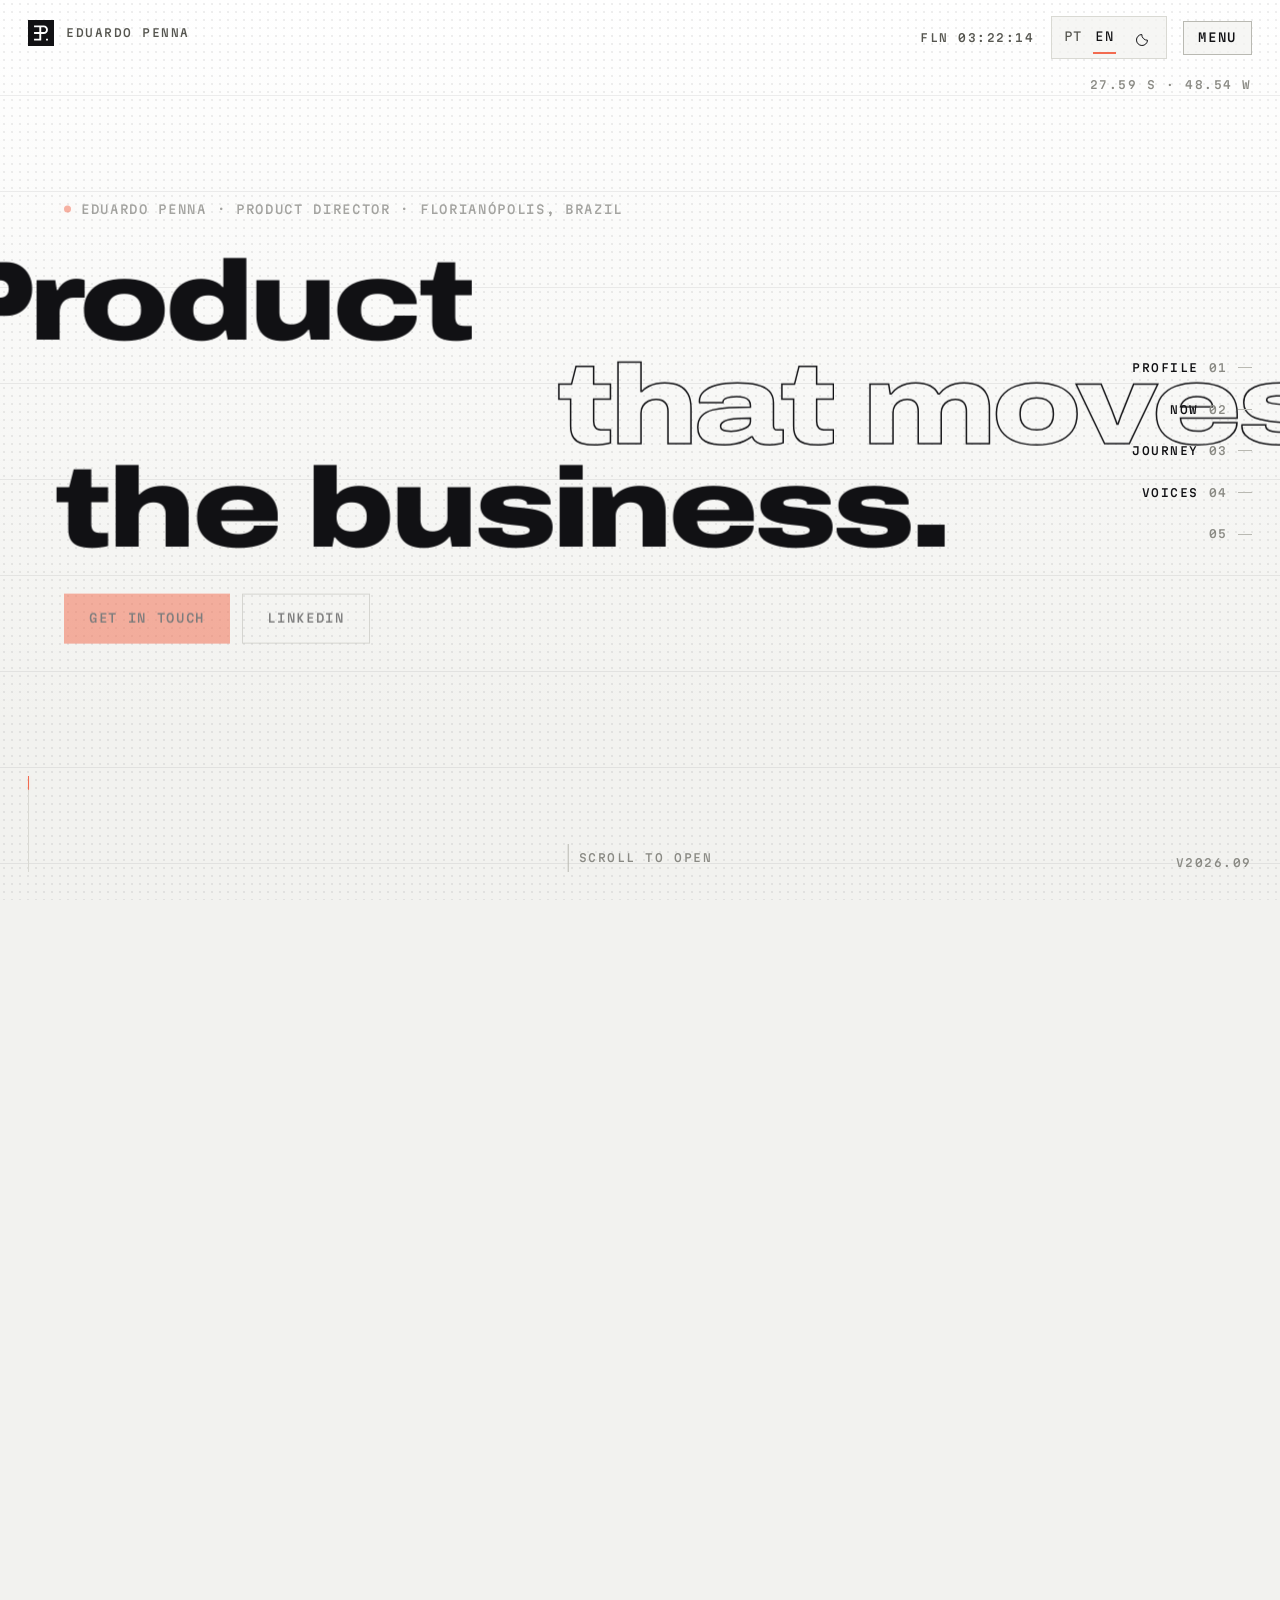
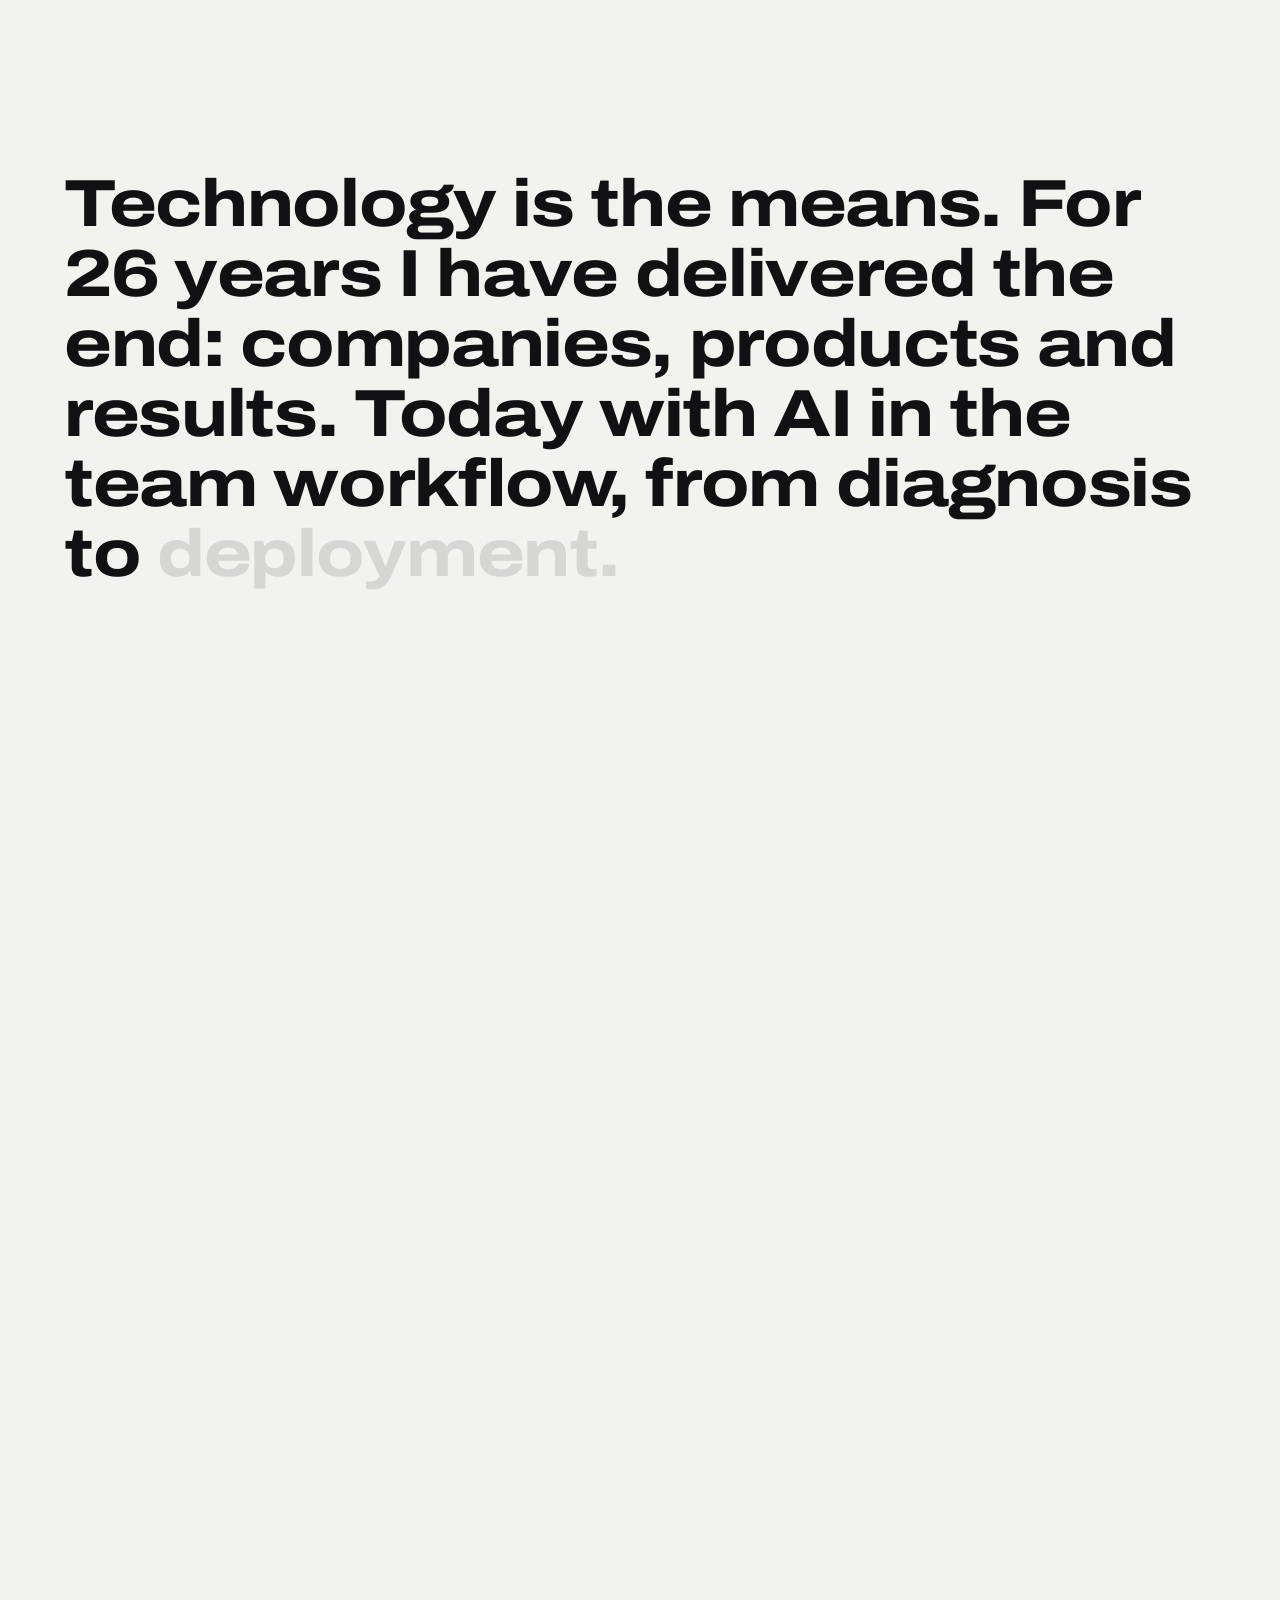
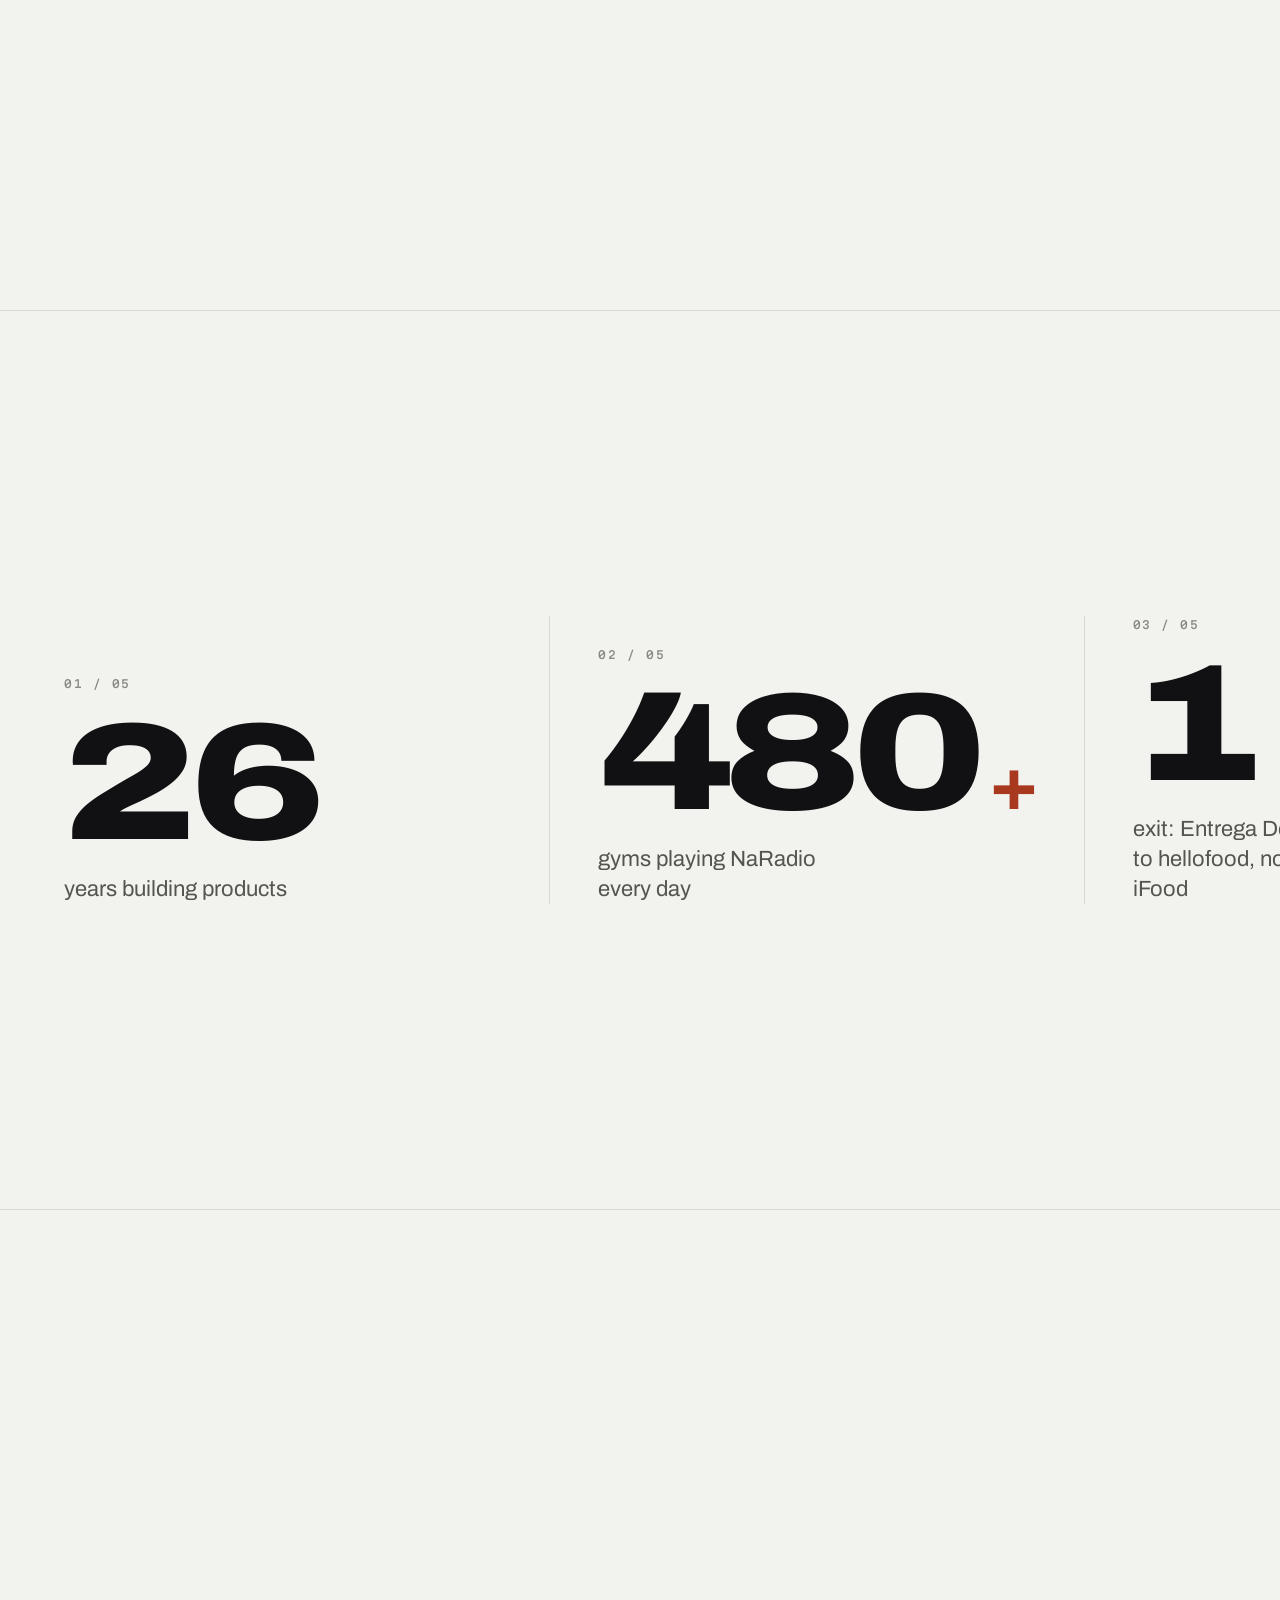
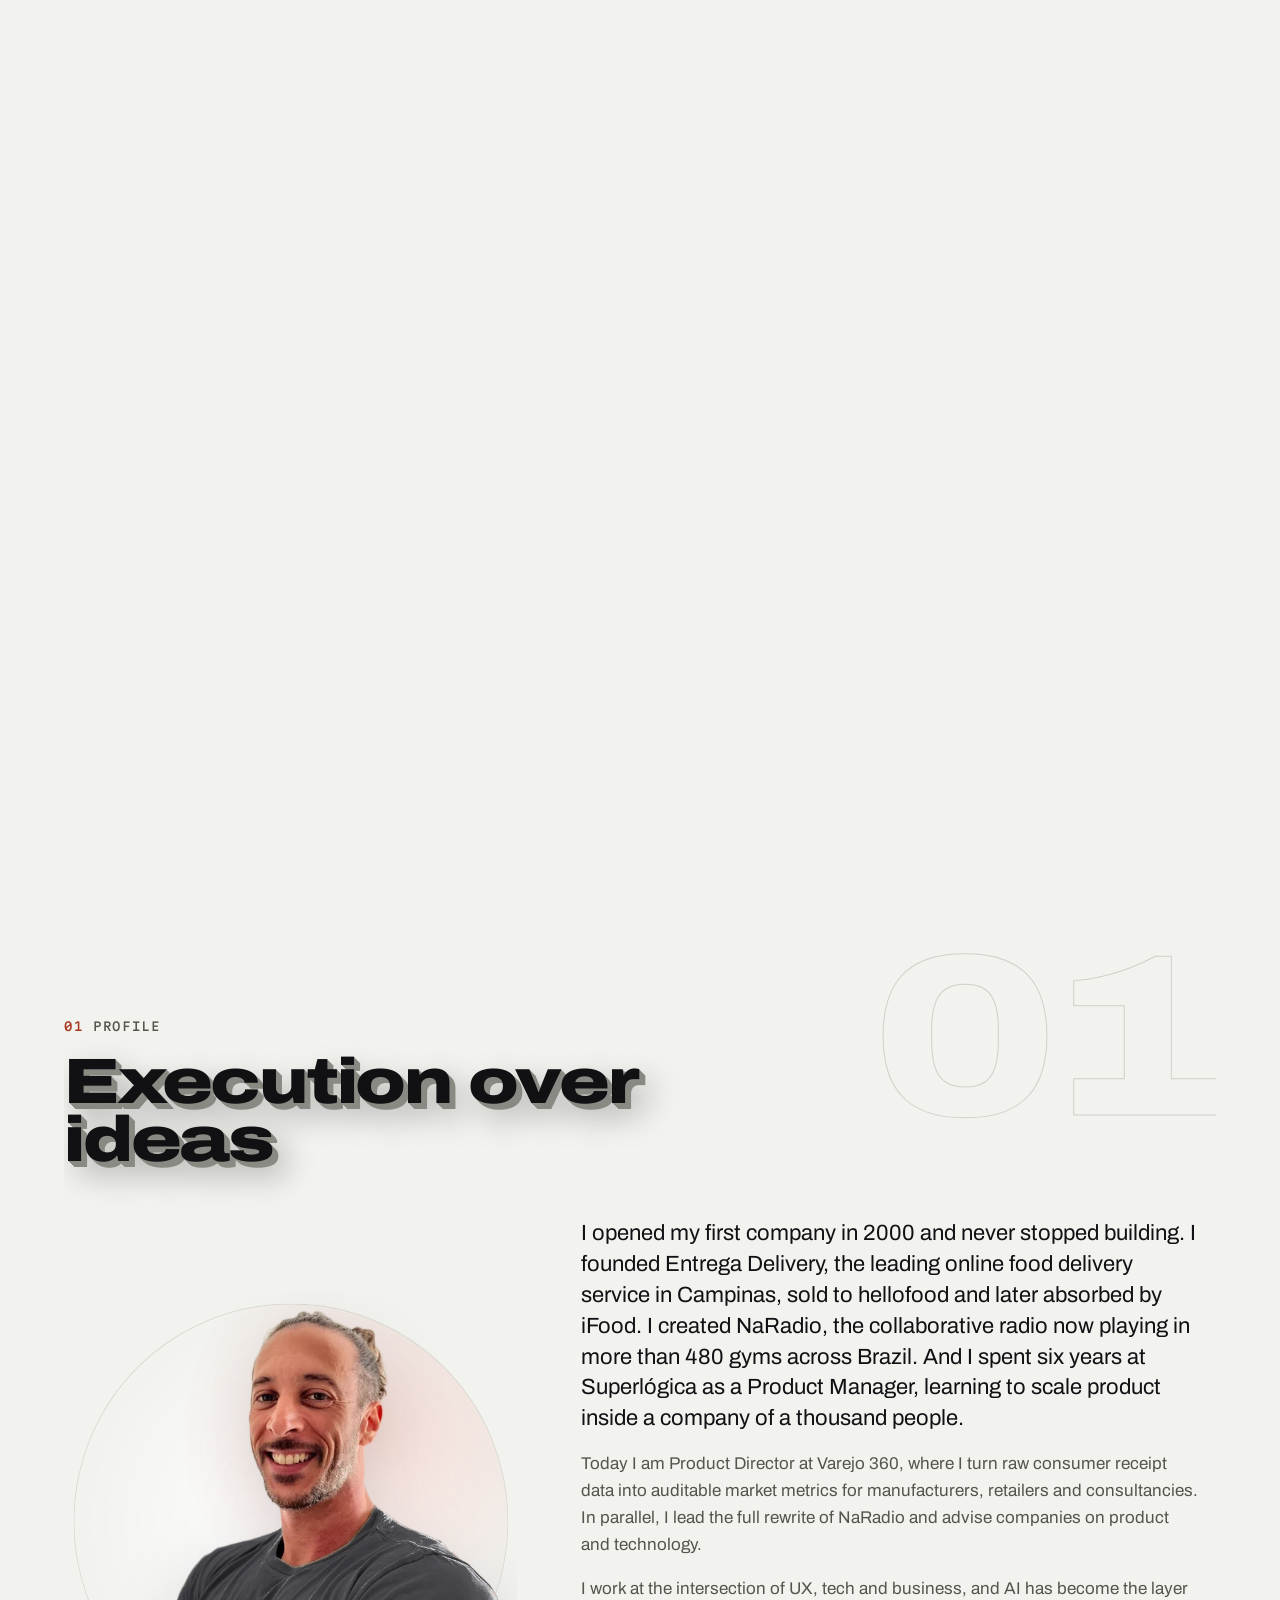
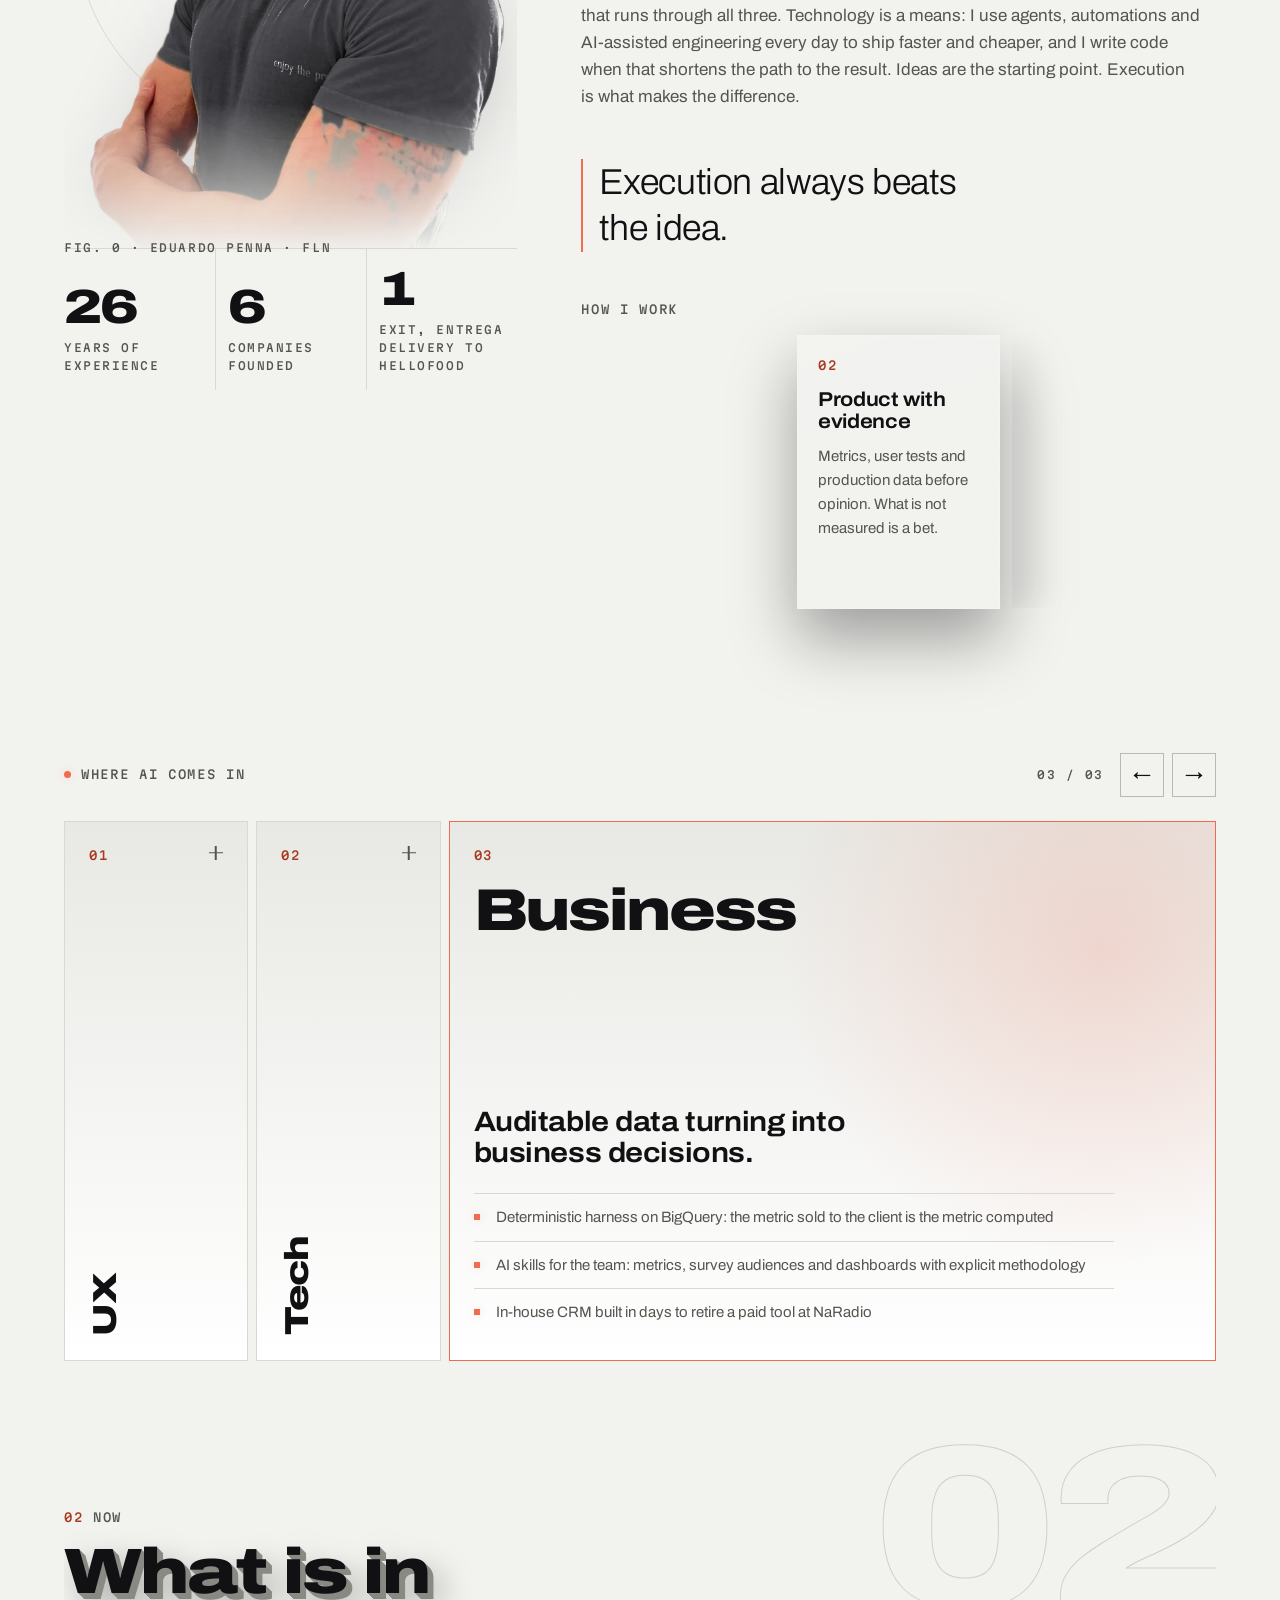
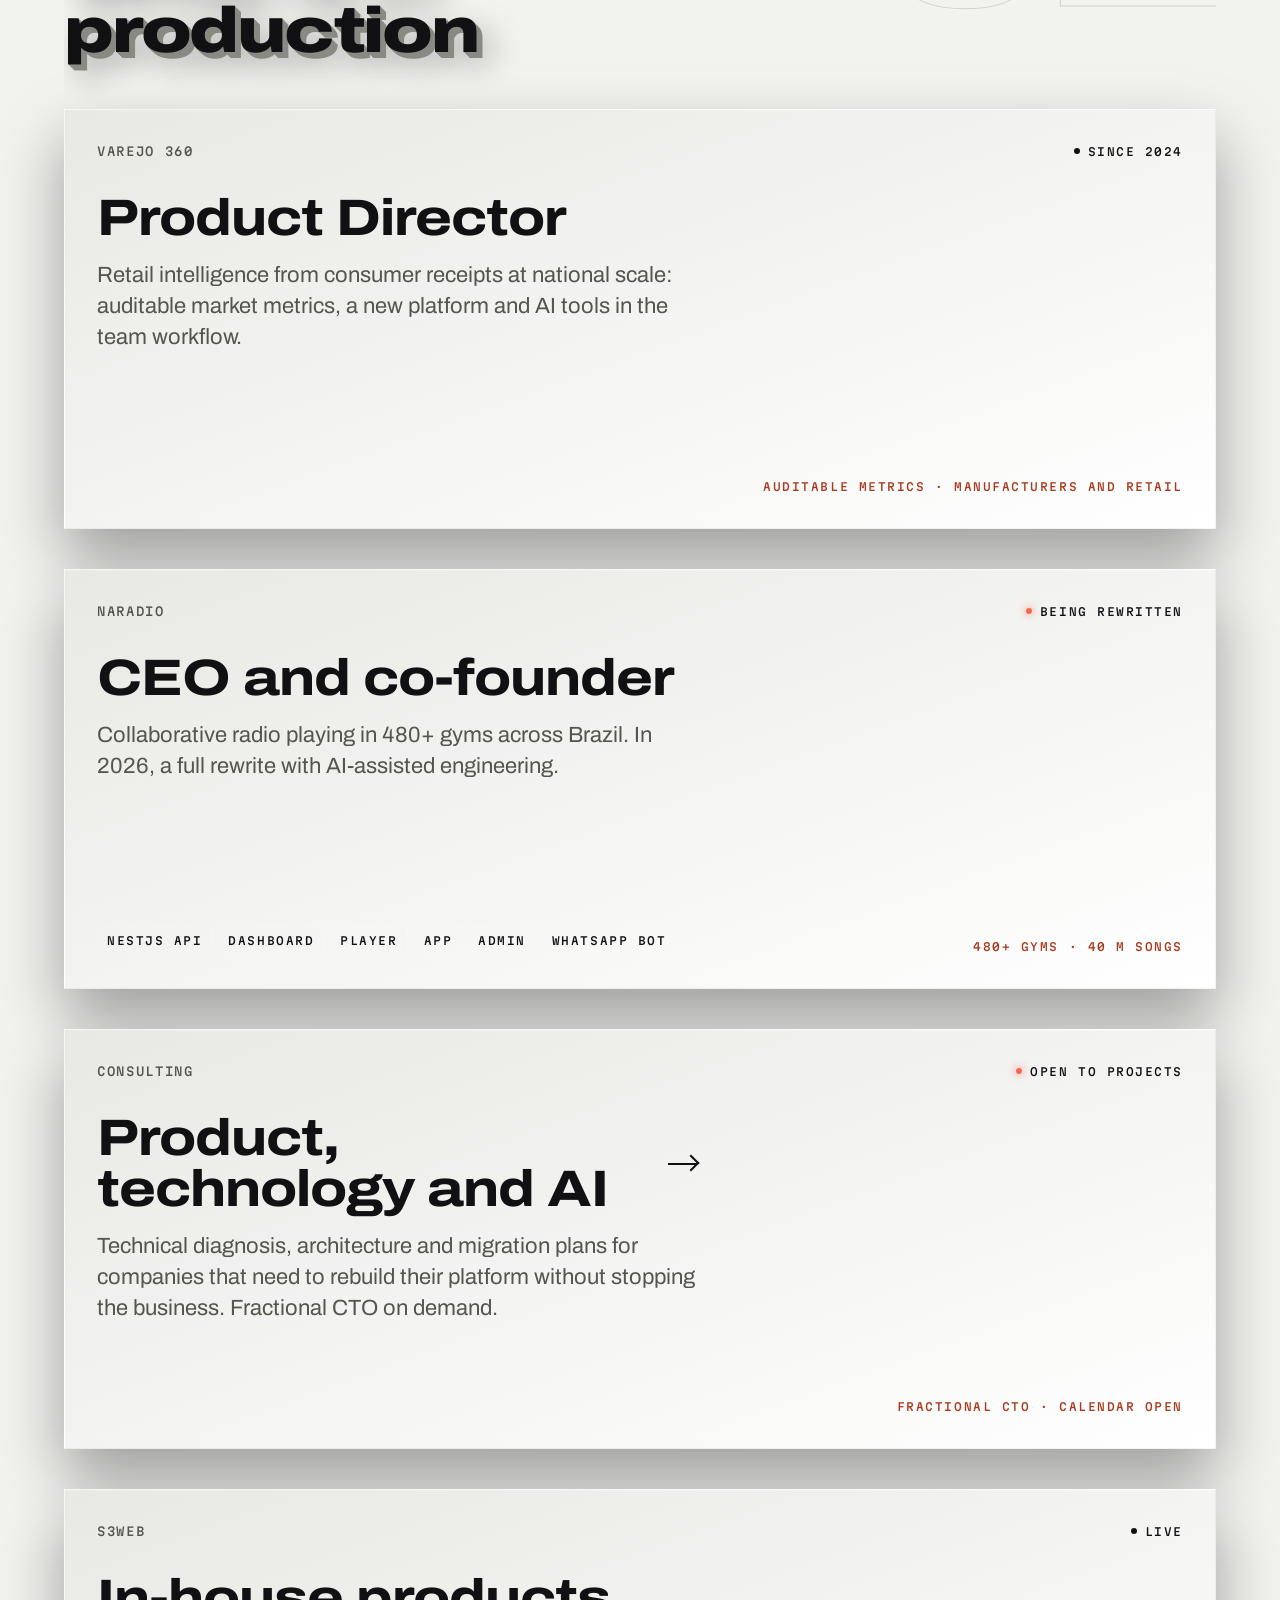
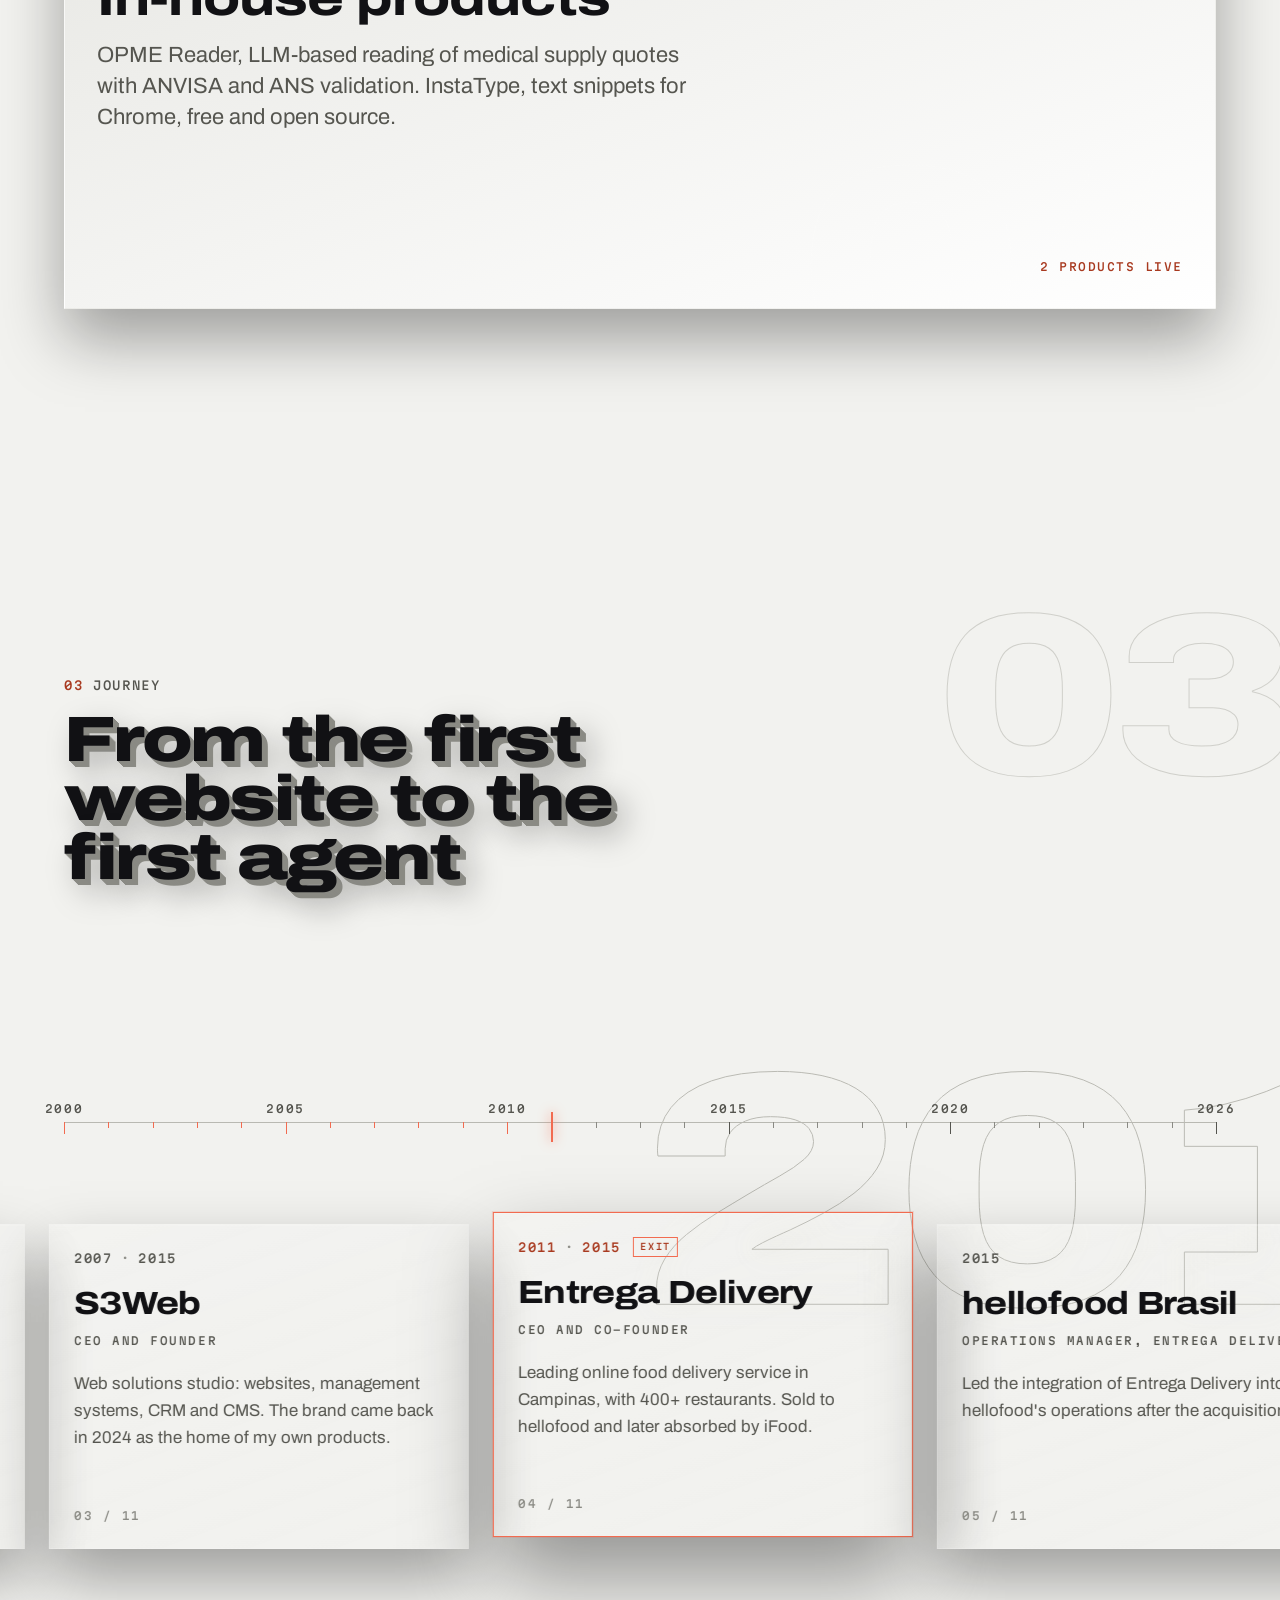
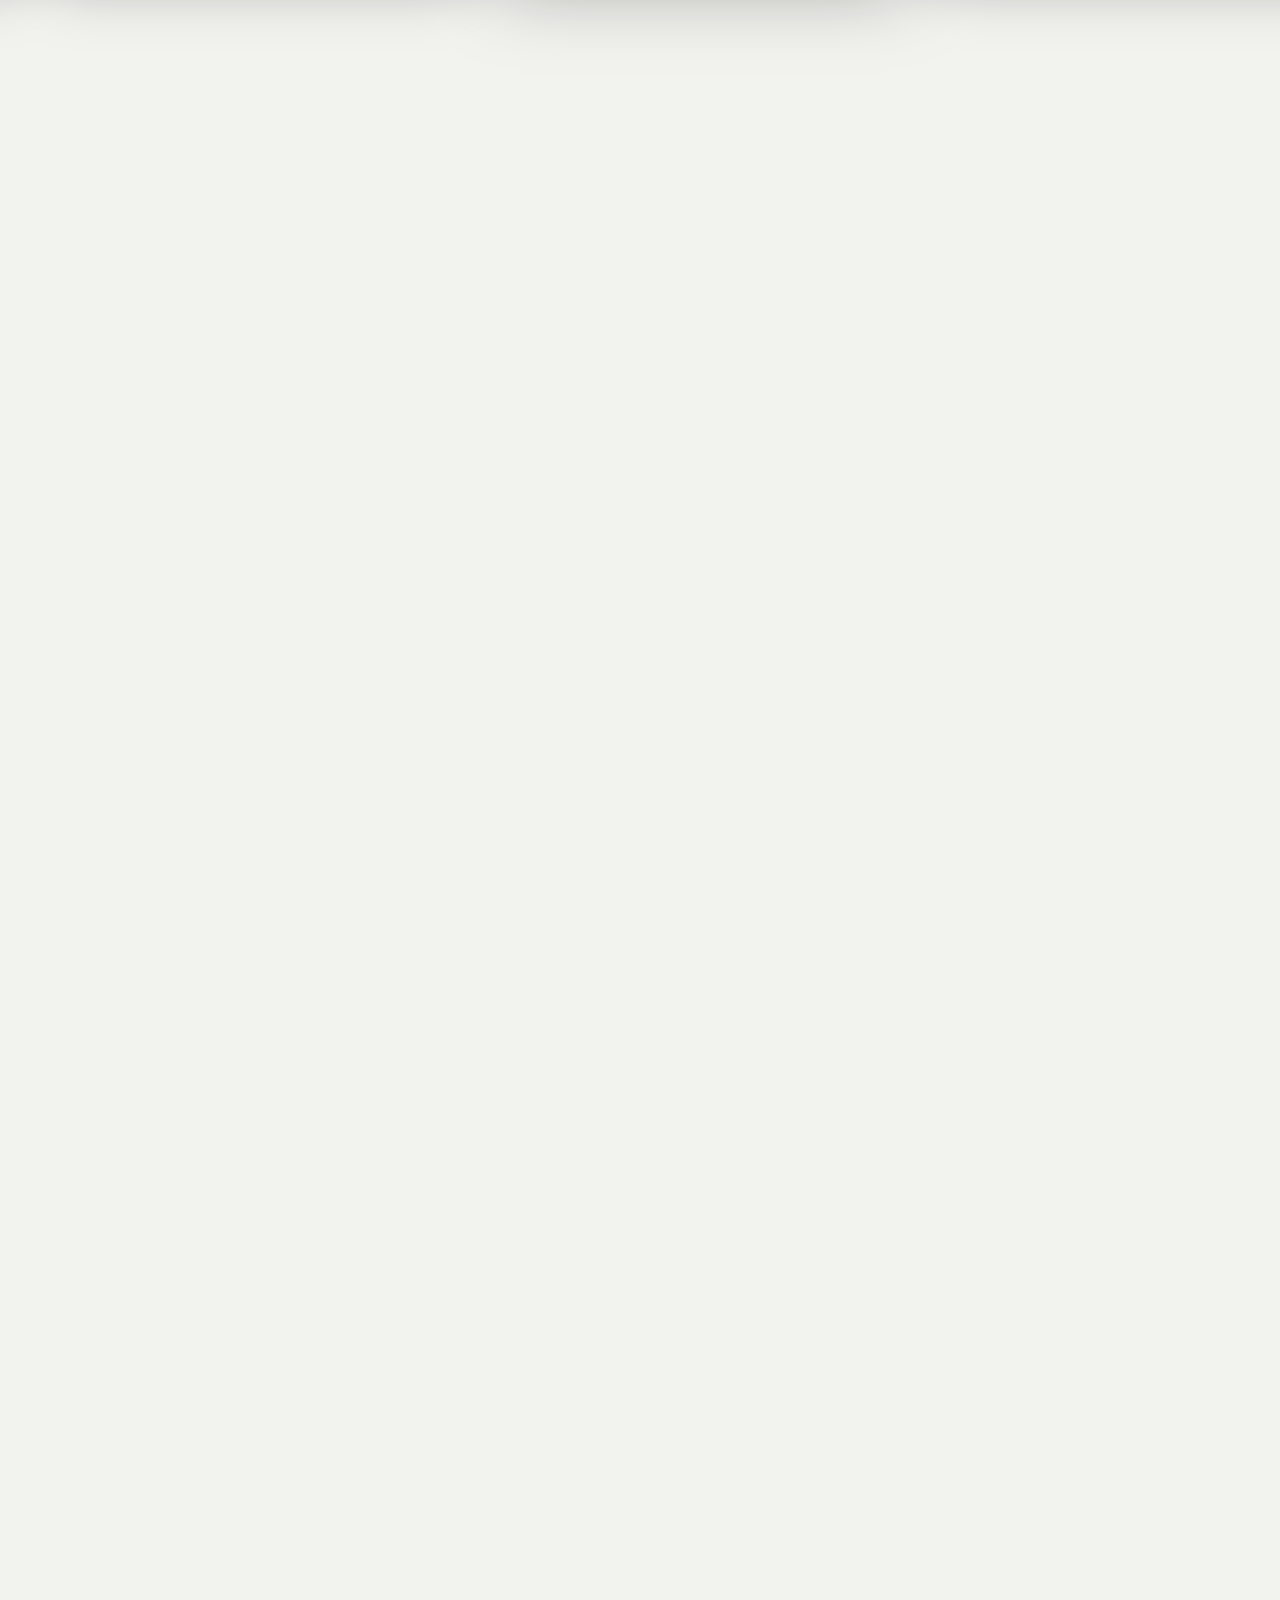
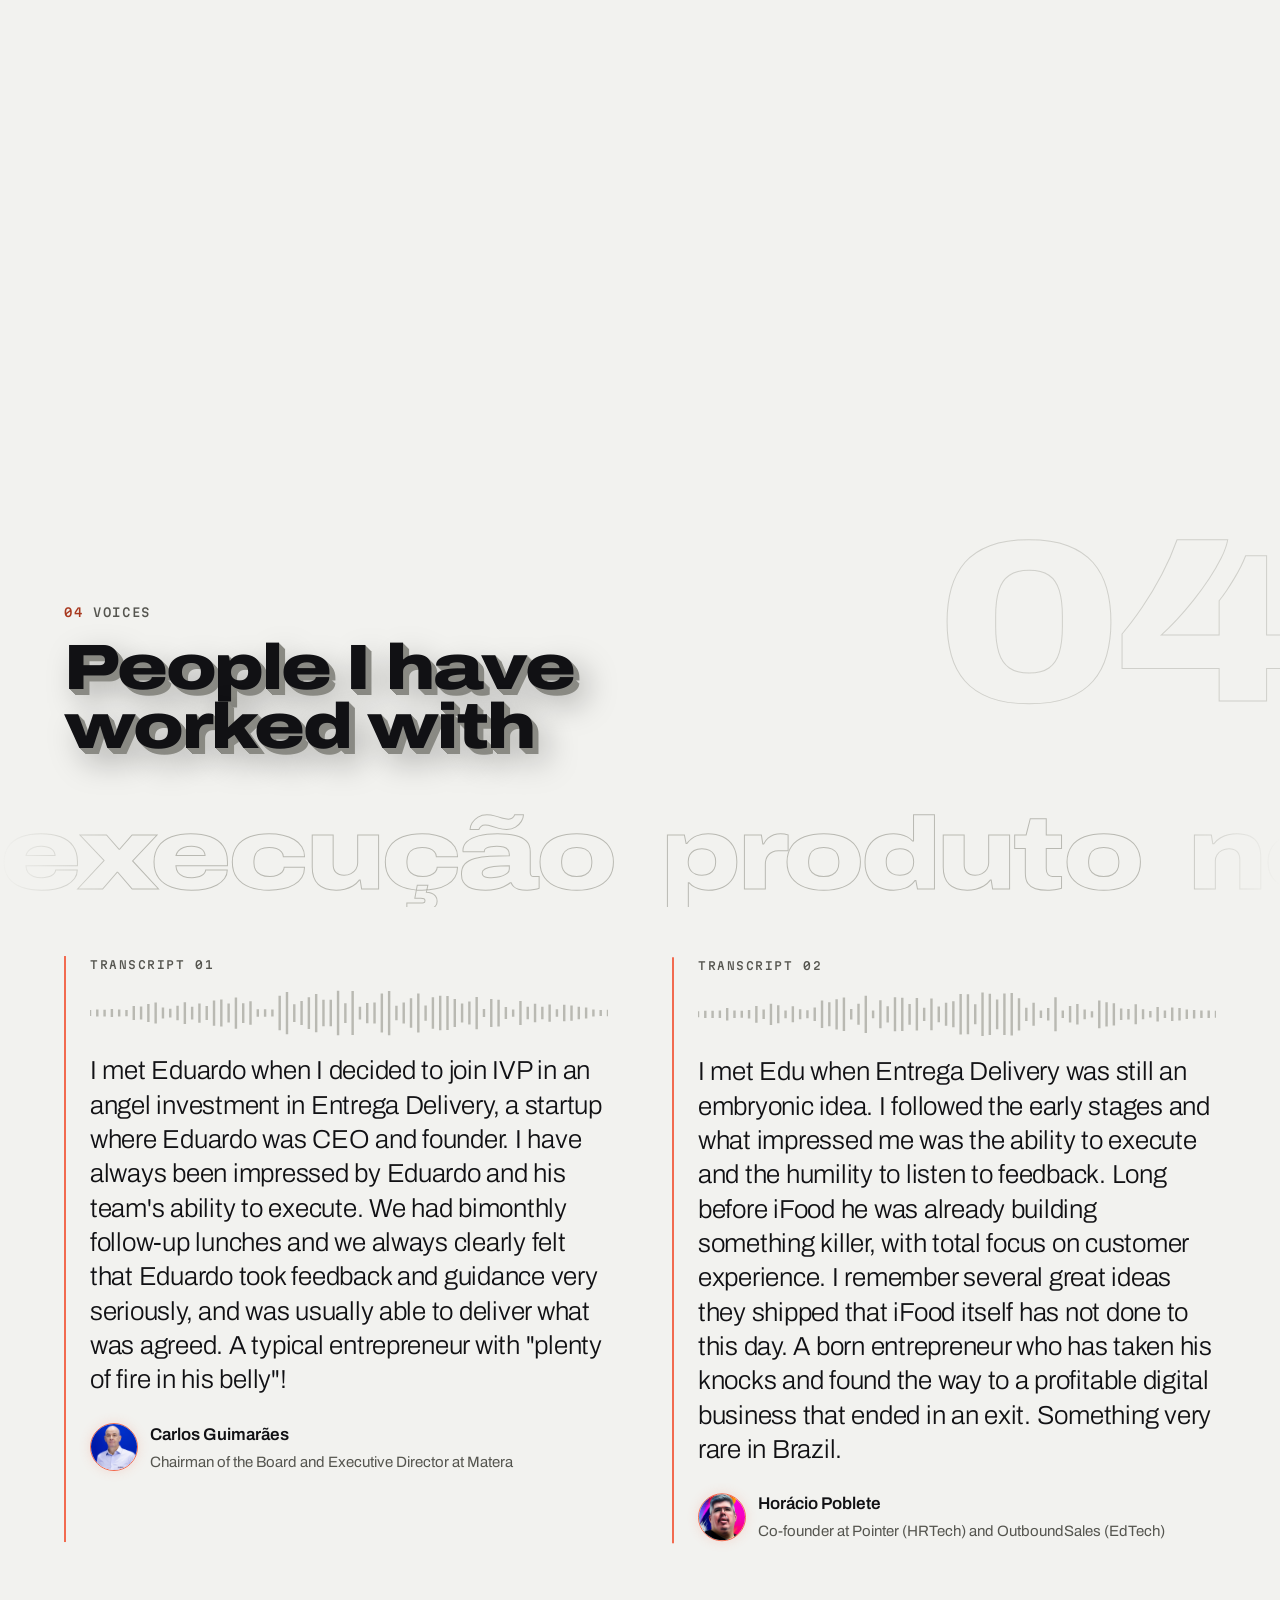
==== commit 3f2b0fed: "Portrait with graphite shirt Co-Authored-By: Claude Opus 5 <noreply@anthropic.com>" ====
--- a/index.html
+++ b/index.html
@@ -64,7 +64,7 @@
       "sameAs": ["https://www.linkedin.com/in/eduardopenna/", "https://github.com/dupenna"]
     }
     </script>
-    <script type="module" crossorigin src="/assets/index-Bdd3qvFv.js"></script>
+    <script type="module" crossorigin src="/assets/index-ByihEyHf.js"></script>
     <link rel="stylesheet" crossorigin href="/assets/index-Ln_j-qPv.css">
   </head>
   <body>
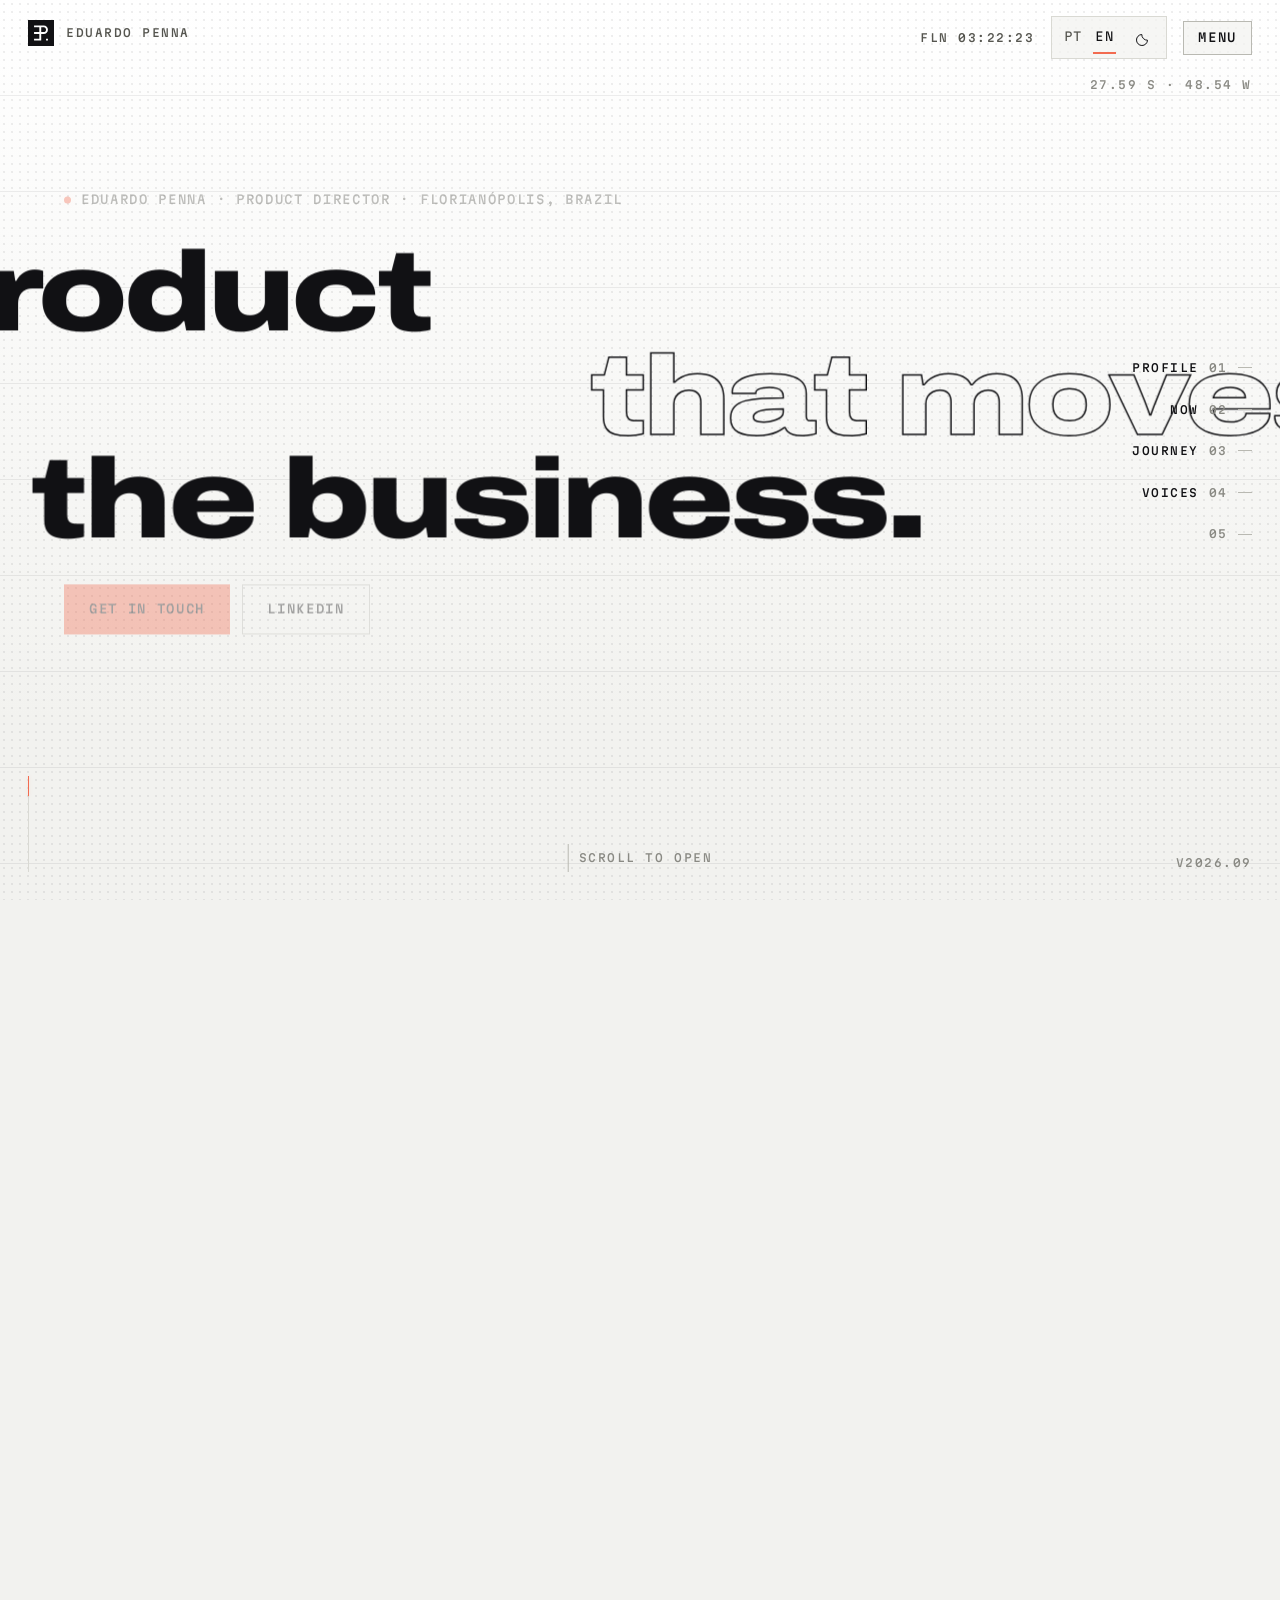
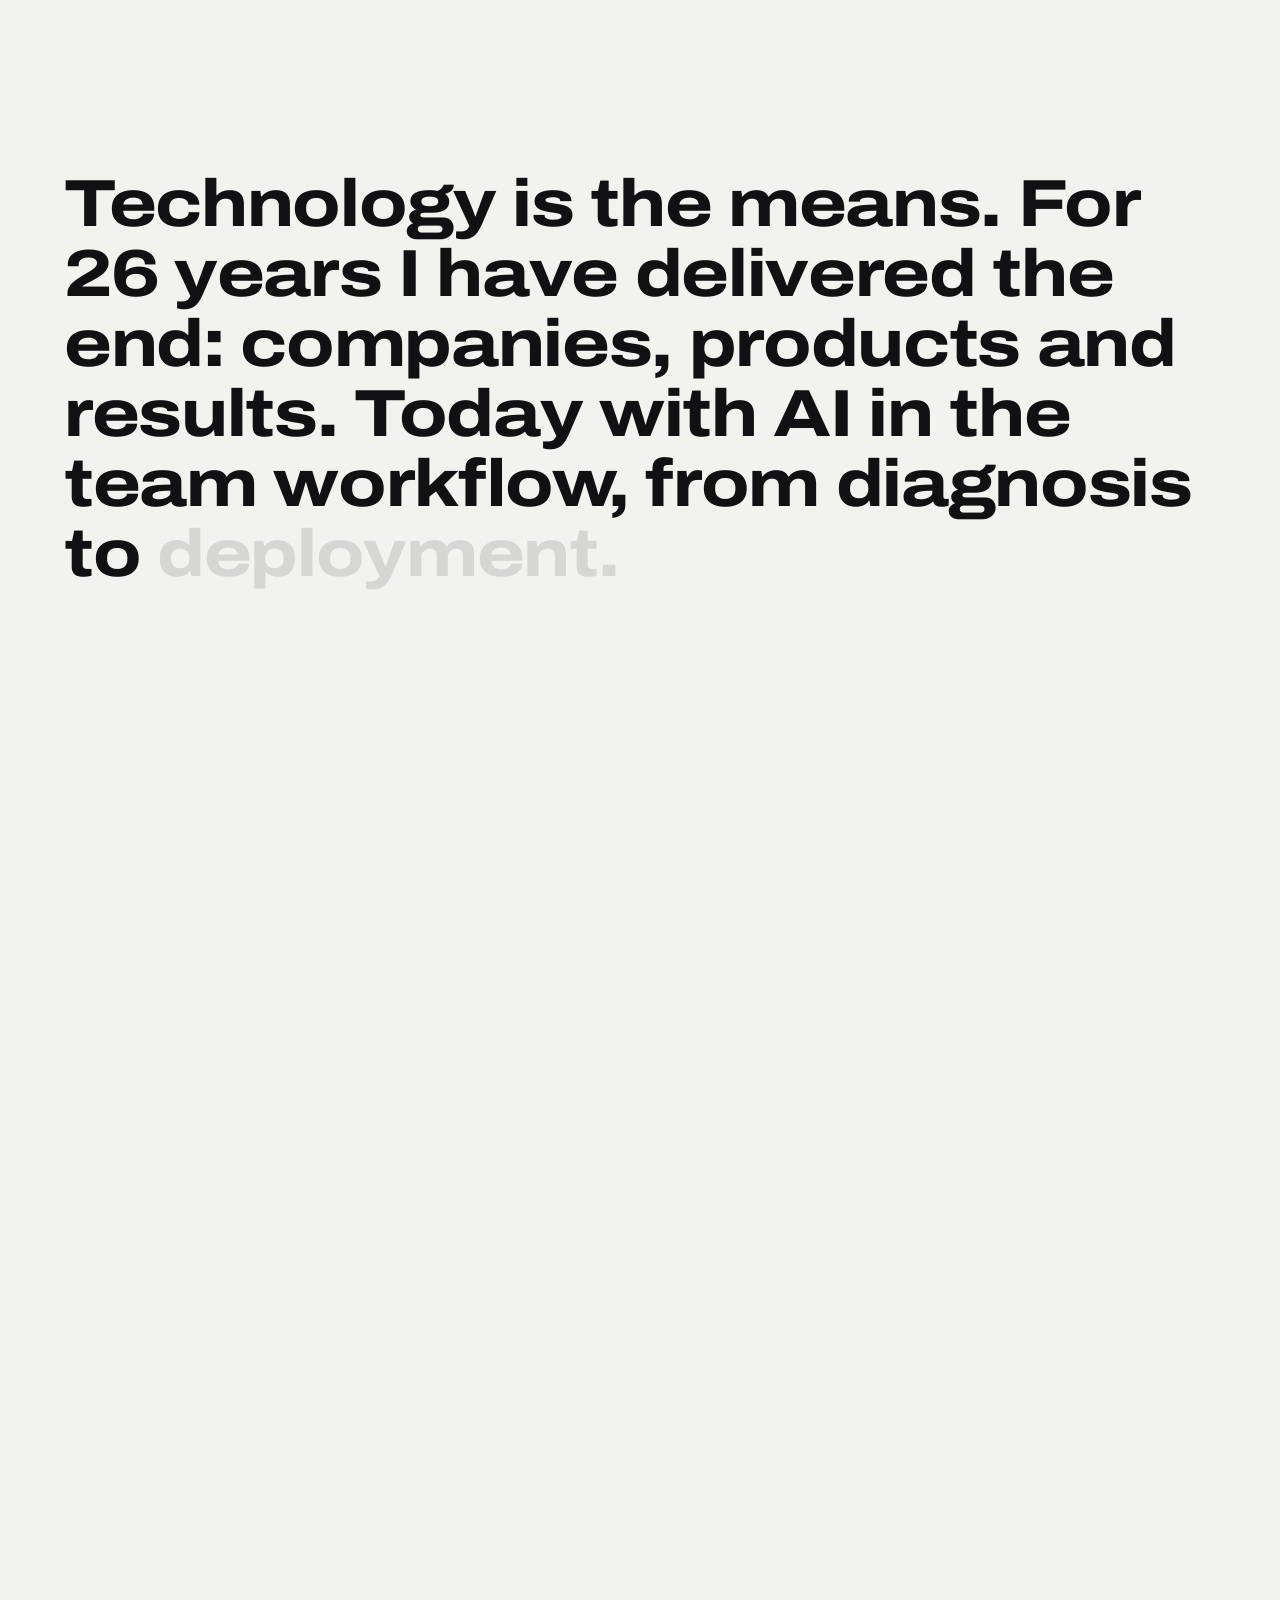
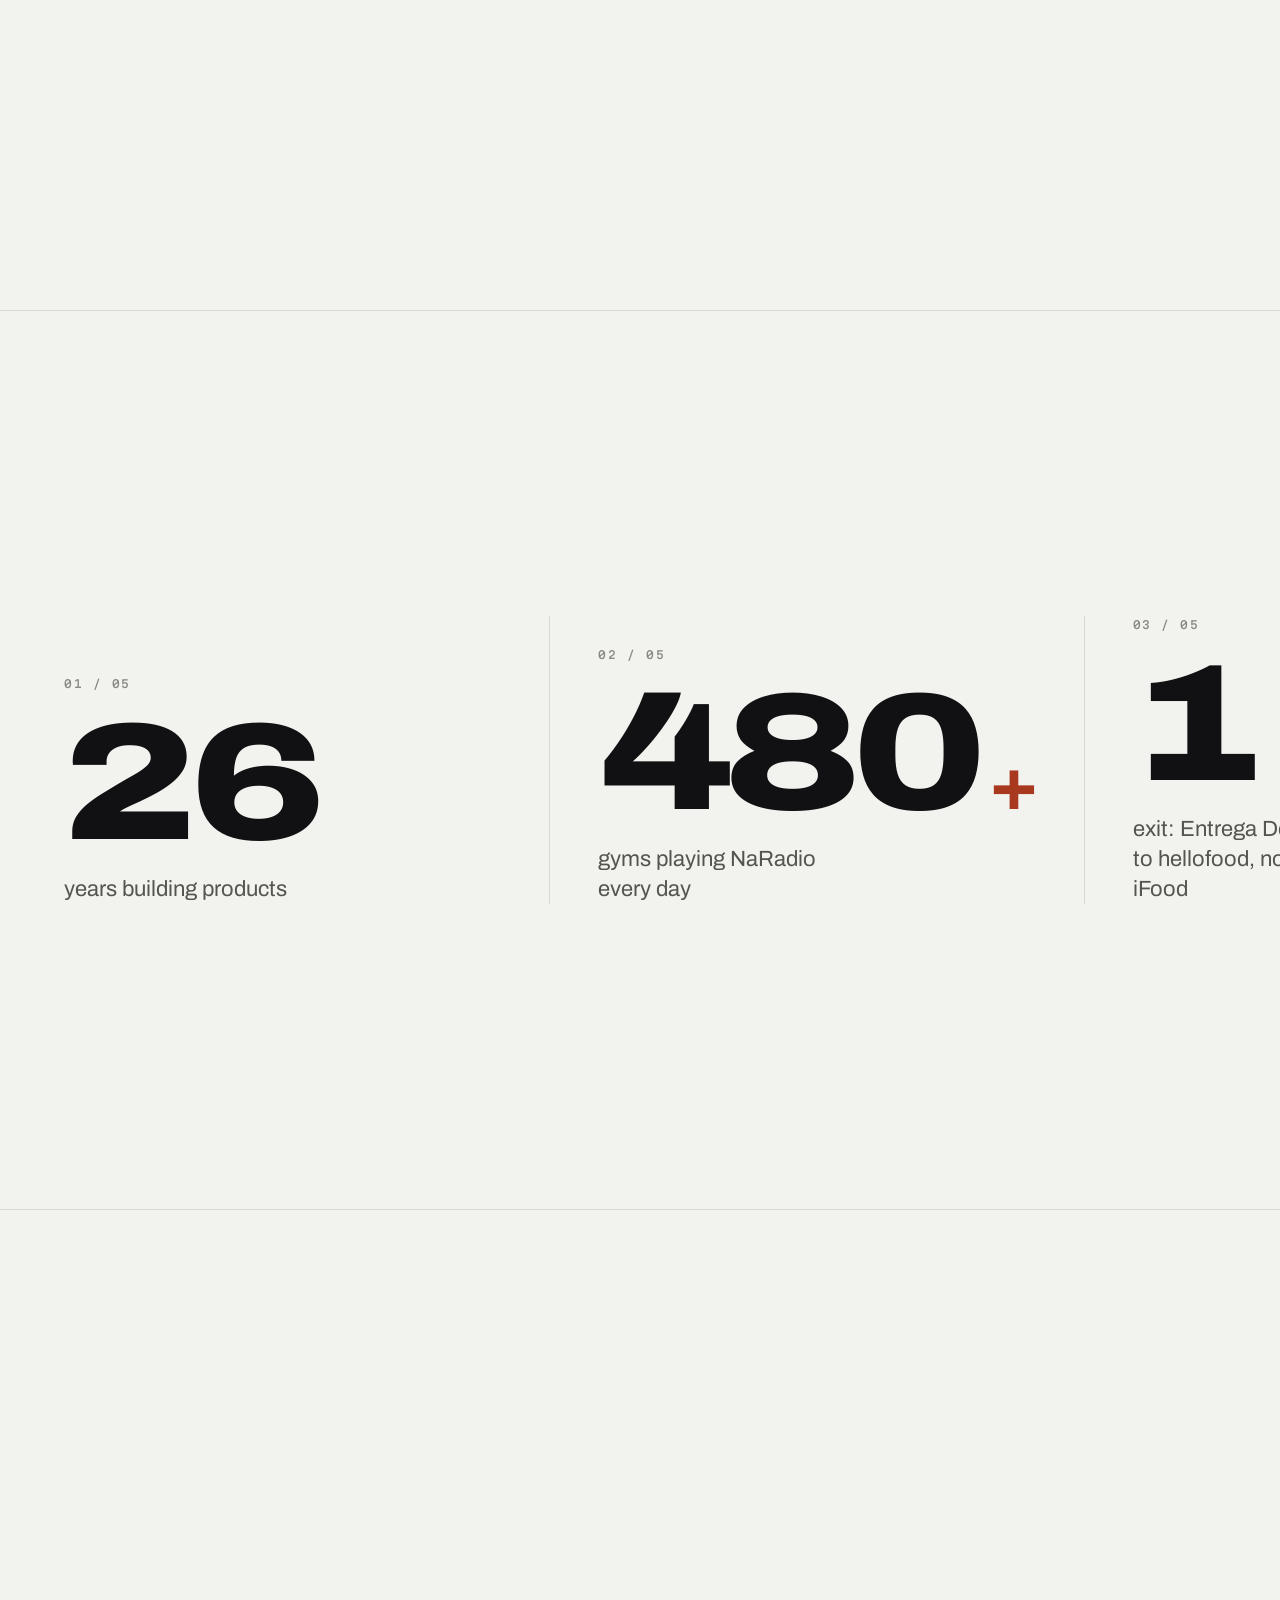
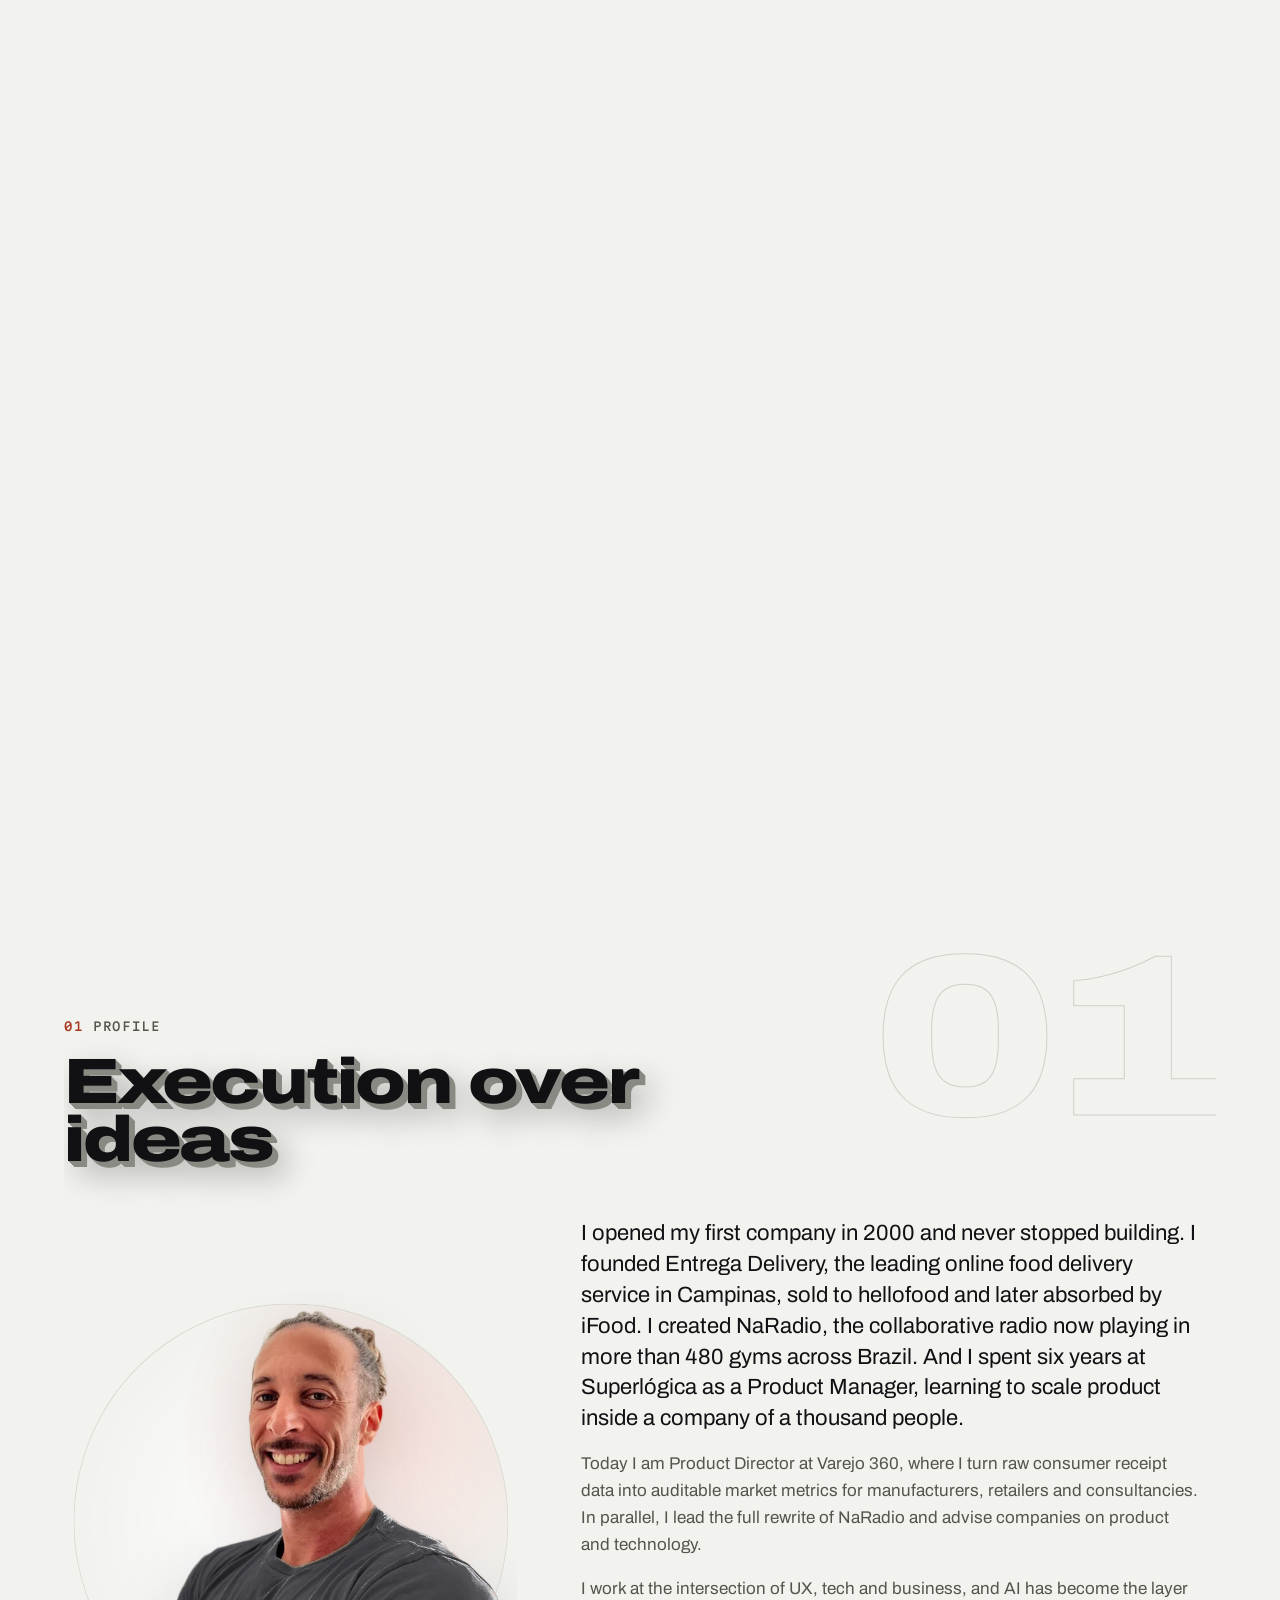
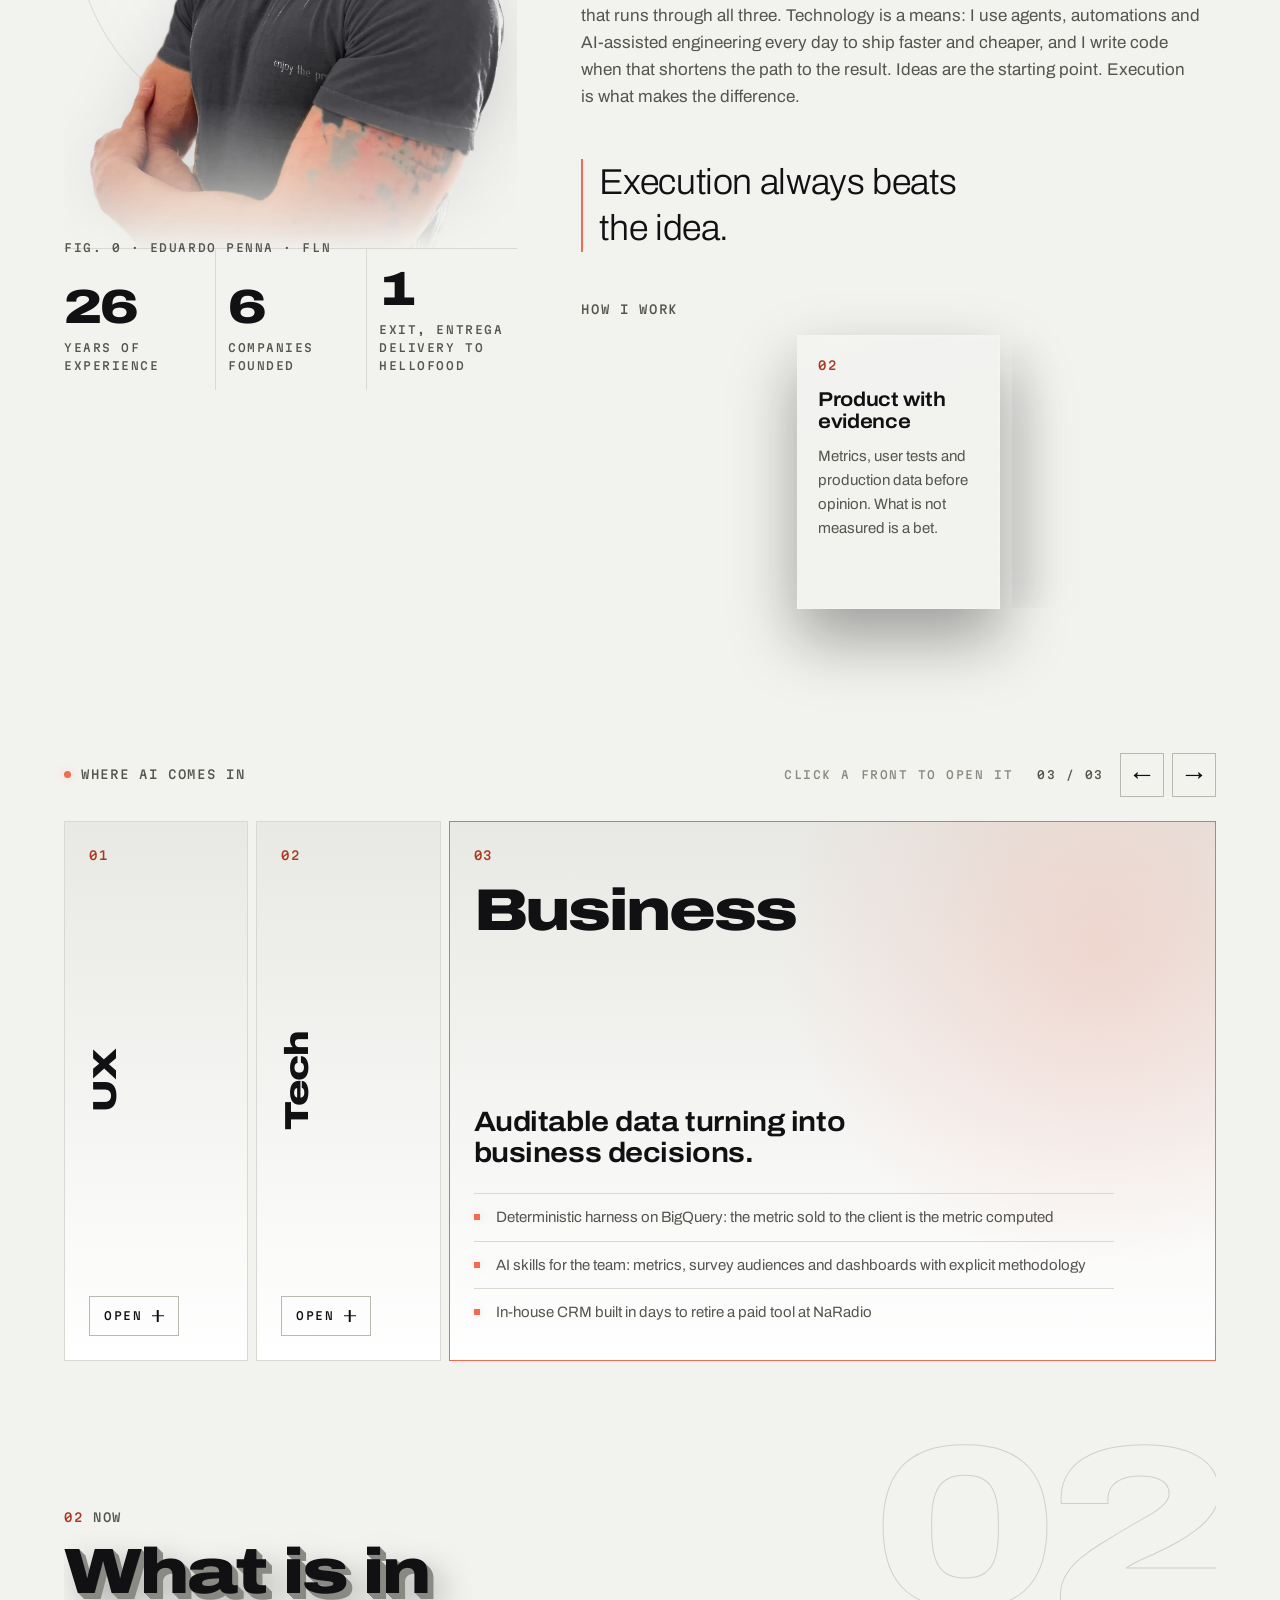
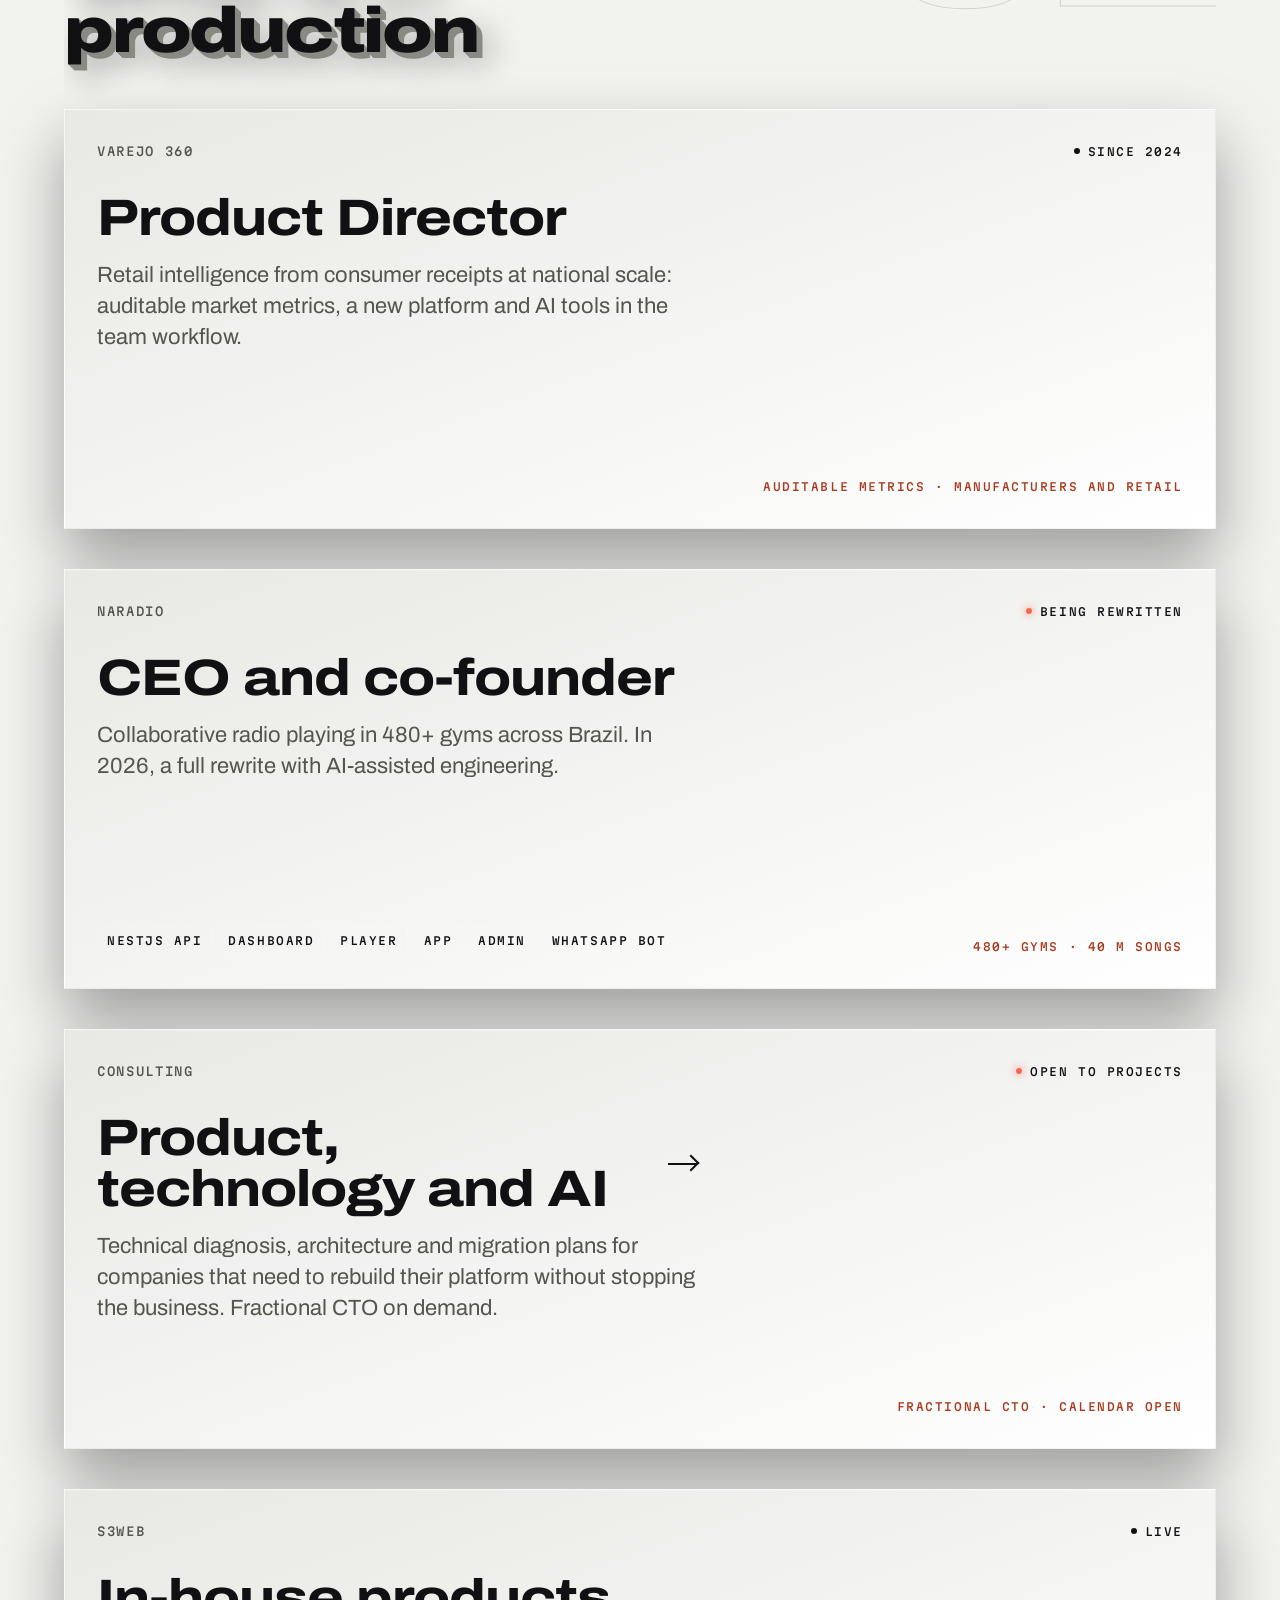
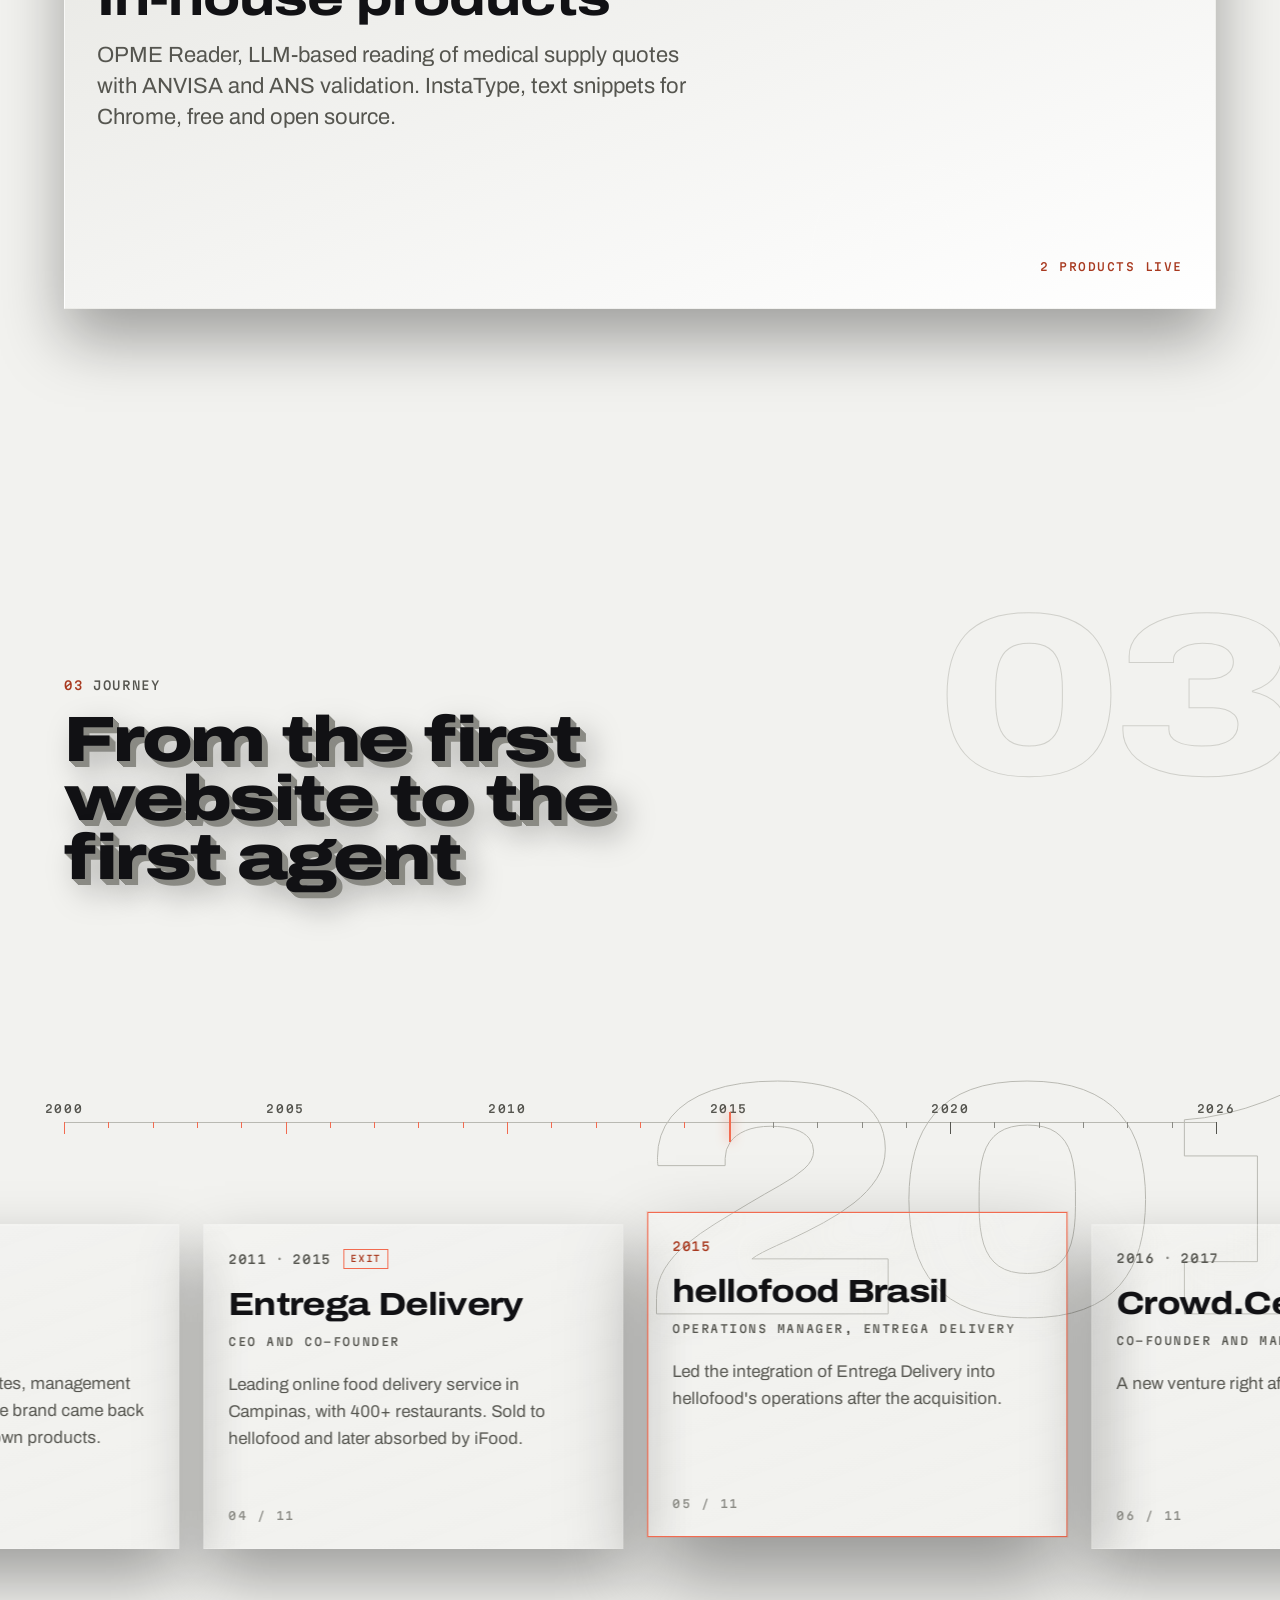
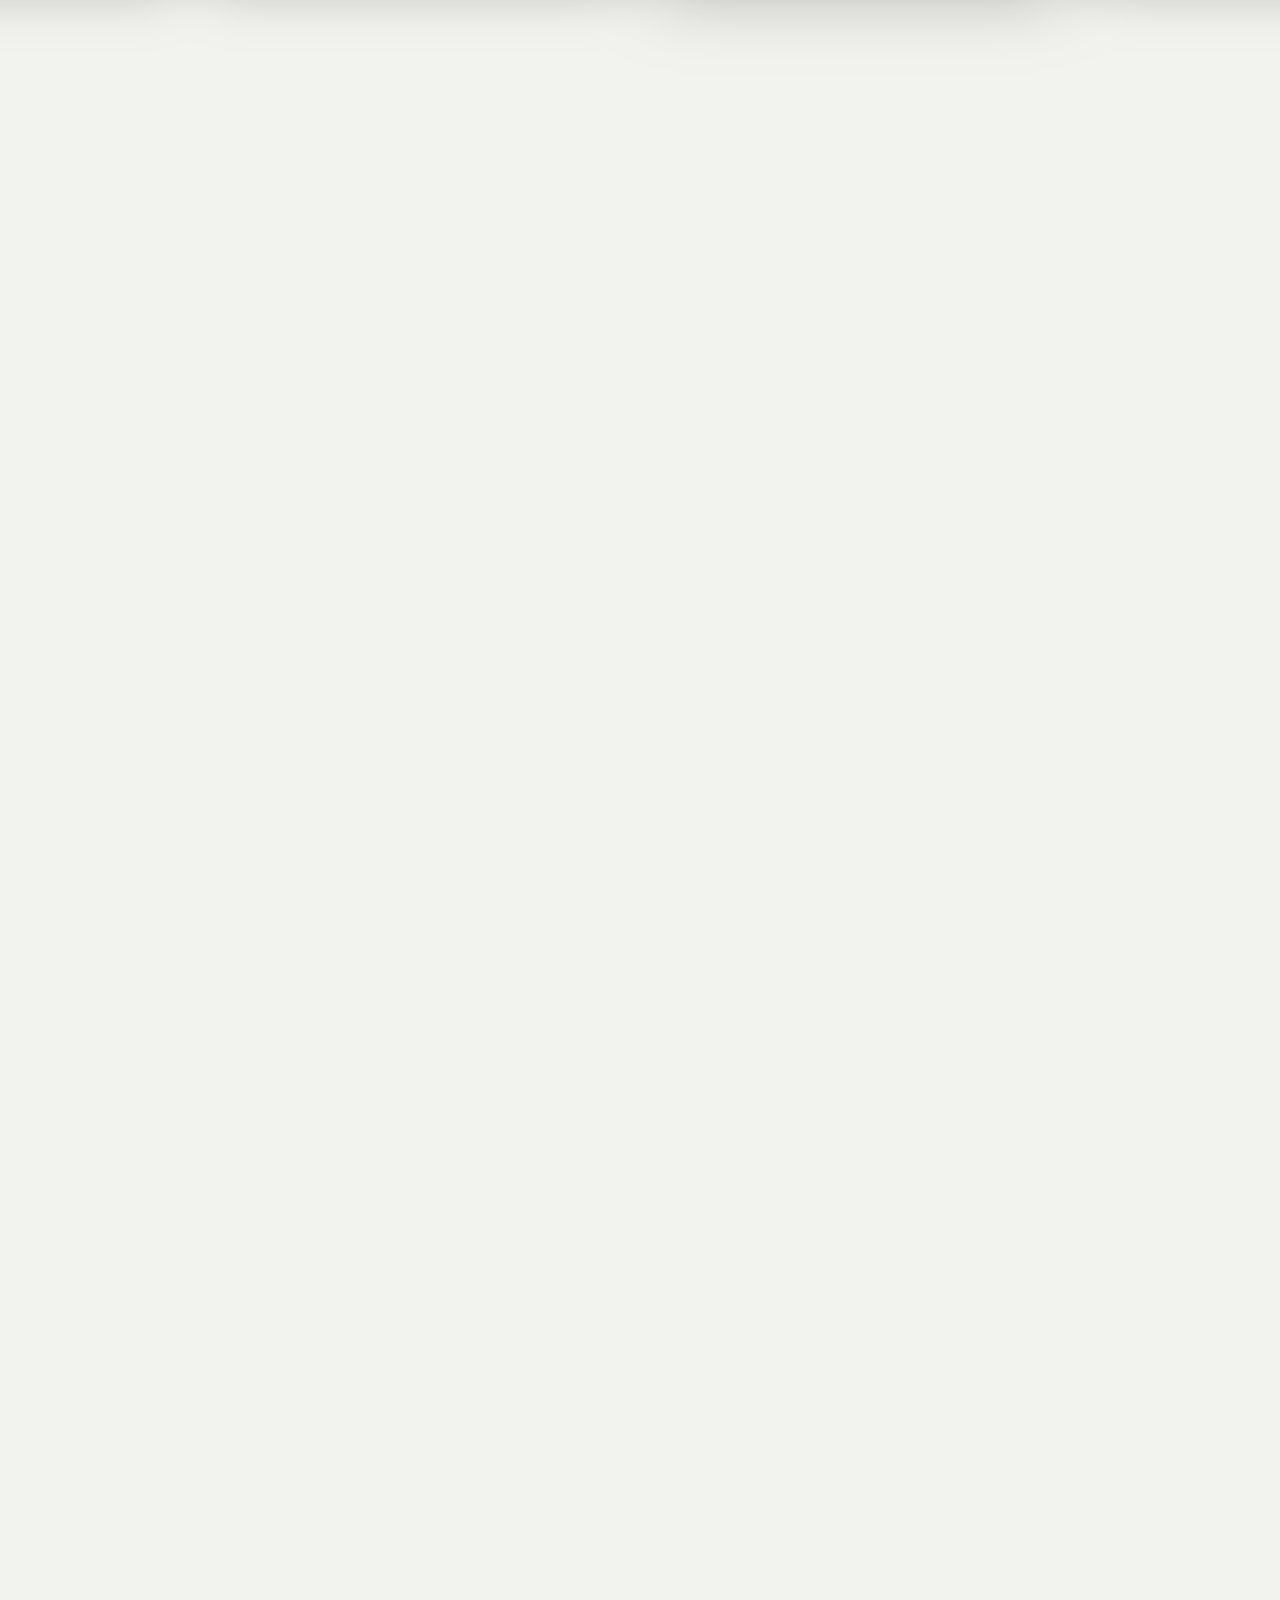
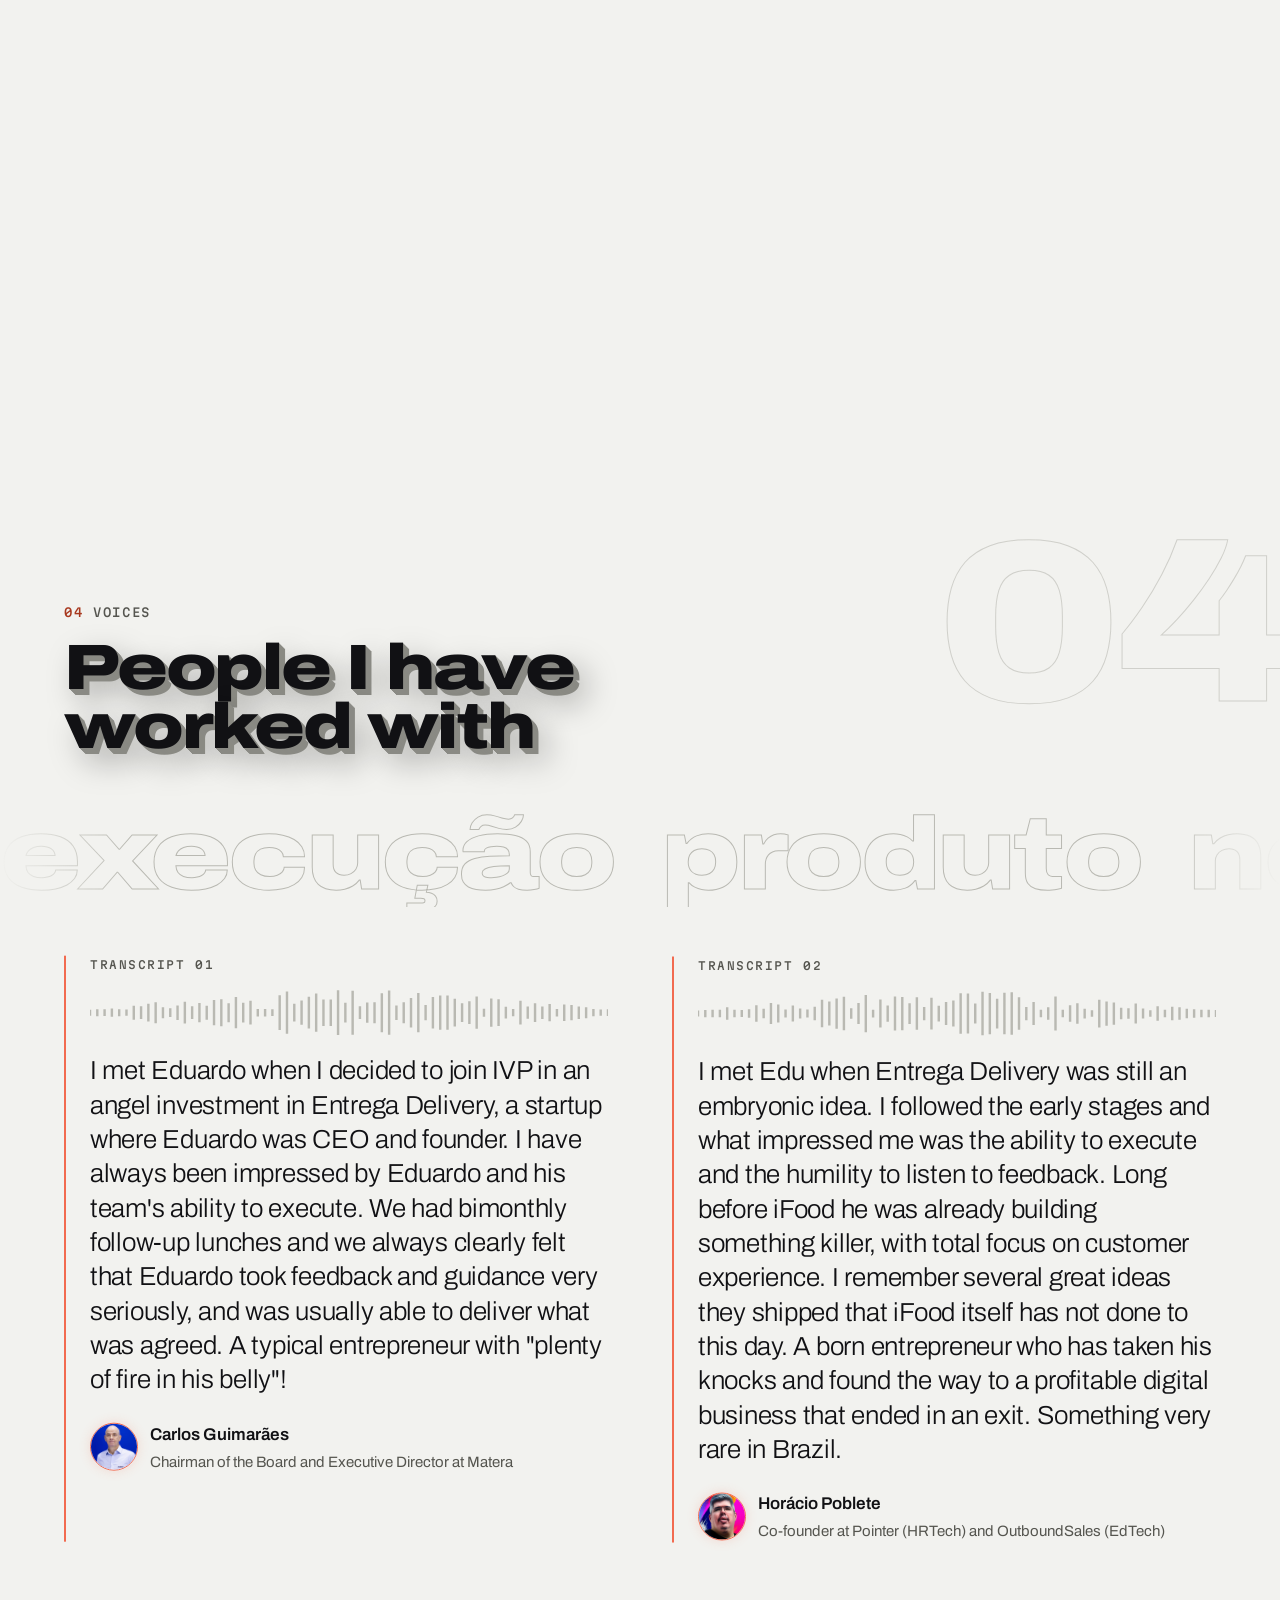
==== commit 525f1f3f: "Fig panels read as clickable Co-Authored-By: Claude Opus 5 <noreply@anthropic.com>" ====
--- a/index.html
+++ b/index.html
@@ -64,8 +64,8 @@
       "sameAs": ["https://www.linkedin.com/in/eduardopenna/", "https://github.com/dupenna"]
     }
     </script>
-    <script type="module" crossorigin src="/assets/index-ByihEyHf.js"></script>
-    <link rel="stylesheet" crossorigin href="/assets/index-Ln_j-qPv.css">
+    <script type="module" crossorigin src="/assets/index-O33Xl8DA.js"></script>
+    <link rel="stylesheet" crossorigin href="/assets/index-CocmthsE.css">
   </head>
   <body>
     <div id="root"></div>
--- a/assets/index-CocmthsE.css
+++ b/assets/index-CocmthsE.css
@@ -0,0 +1 @@
+:root{--bg: #F2F2EF;--bg-top: #FFFFFF;--surface: #FFFFFF;--surface-2: #E8E8E4;--text: #111114;--muted: #55554F;--faint: #8A8A84;--line: #D9D9D3;--line-strong: #B9B9B2;--accent: #F26B50;--accent-hot: #E0553A;--accent-deep: #8F2E17;--accent-text: #A8391F;--accent-glow: rgba(242,107,80,.18);--on-accent: #111114;--chrome-hi: #FFFFFF;--chrome-mid: #C8C8C2;--chrome-lo: #8A8A84;--focus: #111114;--shadow: rgba(17,17,20,.14);--portrait-light: rgba(255,255,255,.95);--grid: rgba(17,17,20,.07);--scrim: rgba(242,242,239,.78);--grain: .02;--glow: 0;--theme-color: #F2F2EF;--font-display: "Archivo", "Archivo Fallback", "Helvetica Neue", Arial, sans-serif;--font-body: "Archivo", "Archivo Fallback", "Helvetica Neue", Arial, system-ui, sans-serif;--font-mono: "Martian Mono", ui-monospace, Menlo, Consolas, monospace;--wdth-display: 125%;--wdth-title: 118%;--wdth-card: 110%;--wdth-body: 100%;--wdth-eyebrow: 75%;--wght-display: 850;--wght-title: 750;--wght-card: 650;--wght-body: 400;--wght-light: 300;--t-h1: clamp(52px, 8.6vw, 136px);--t-h2: clamp(40px, 5vw, 76px);--t-h3: 28px;--t-proof: clamp(40px, 4.2vw, 60px);--t-ghost: clamp(120px, 18vw, 280px);--t-lead: 22px;--t-dek: clamp(18px, 1.5vw, 22px);--t-quote: 36px;--t-voice: 26px;--t-body: 17px;--t-secondary: 15px;--t-label: 13px;--t-mono: 12px;--t-mono-sm: 11px;--lh-h1: .92;--lh-h2: .98;--lh-body: 1.6;--lh-lead: 1.4;--track-h1: -.035em;--track-h2: -.025em;--track-mono: .14em;--track-eyebrow: .04em;--measure: 62ch;--sheet-max: 1280px;--sheet-pad: 64px;--masthead-h: 56px;--gutter: 24px;--section-gap: 144px;--hero-track: 190vh;--strip-h: 152px;--bracket: 12px;--space-1: 4px;--space-2: 8px;--space-3: 12px;--space-4: 16px;--space-6: 24px;--space-8: 32px;--space-12: 48px;--space-16: 64px;--ease-out-expo: cubic-bezier(.16, 1, .3, 1);--ease-in-out: cubic-bezier(.65, 0, .35, 1);--ease-boot: cubic-bezier(0, .4, .2, 1);--d-snap: .12s;--d-settle: .35s;--d-reveal: .9s;--snap: var(--d-snap) linear;--settle: var(--d-settle) var(--ease-out-expo);--reveal-shift: 16px;--motion: 1;color-scheme:light}html[data-theme=dark]{--bg: #0B0B0D;--bg-top: #141417;--surface: #131316;--surface-2: #1B1B1F;--text: #F5F3EF;--muted: #B3B0A9;--faint: #6E6C68;--line: #26262B;--line-strong: #3A3A41;--accent: #F26B50;--accent-hot: #FF8A6E;--accent-deep: #B8402A;--accent-text: #F58A73;--accent-glow: rgba(242,107,80,.32);--on-accent: #0B0B0D;--chrome-hi: #E9E7E2;--chrome-mid: #7A7873;--chrome-lo: #2A2A2E;--focus: #F5F3EF;--shadow: rgba(0,0,0,0);--portrait-light: rgba(255,255,255,.1);--grid: rgba(255,255,255,.05);--scrim: rgba(11,11,13,.72);--grain: .03;--theme-color: #0B0B0D;--wght-body: 380;--lh-body: 1.62;color-scheme:dark}@media(prefers-color-scheme:dark){html:not([data-theme=light]){--bg: #0B0B0D;--bg-top: #141417;--surface: #131316;--surface-2: #1B1B1F;--text: #F5F3EF;--muted: #B3B0A9;--faint: #6E6C68;--line: #26262B;--line-strong: #3A3A41;--accent: #F26B50;--accent-hot: #FF8A6E;--accent-deep: #B8402A;--accent-text: #F58A73;--accent-glow: rgba(242,107,80,.32);--on-accent: #0B0B0D;--chrome-hi: #E9E7E2;--chrome-mid: #7A7873;--chrome-lo: #2A2A2E;--focus: #F5F3EF;--shadow: rgba(0,0,0,0);--portrait-light: rgba(255,255,255,.1);--grid: rgba(255,255,255,.05);--scrim: rgba(11,11,13,.72);--grain: .03;--theme-color: #0B0B0D;--wght-body: 380;--lh-body: 1.62;color-scheme:dark}}@media(max-width:1023px){:root{--sheet-pad: 20px;--section-gap: 96px;--t-h3: 24px;--t-quote: 28px;--t-voice: 22px;--t-lead: 19px}}@media(prefers-reduced-motion:reduce){:root{--snap: 0ms linear;--settle: 0ms linear;--reveal-shift: 0px;--motion: 0}}@media(prefers-reduced-transparency:reduce){:root{--grain: 0}}@font-face{font-family:Archivo Fallback;src:local("Helvetica Neue"),local("Arial");size-adjust:98%;ascent-override:92%}*,*:before,*:after{box-sizing:border-box}*{margin:0;padding:0}html{-webkit-text-size-adjust:100%;scroll-behavior:smooth}@media(prefers-reduced-motion:reduce){html{scroll-behavior:auto}}body{background:var(--bg);color:var(--text);font-family:var(--font-body);font-size:var(--t-body);font-weight:var(--wght-body);font-stretch:var(--wdth-body);line-height:var(--lh-body);min-height:100vh;overflow-x:hidden;-webkit-font-smoothing:antialiased;text-rendering:optimizeLegibility;font-feature-settings:"kern" 1,"liga" 1,"tnum" 1}html.theme-transition,html.theme-transition *{transition:background-color .25s linear,color .25s linear,border-color .25s linear!important}body:before{content:"";position:absolute;inset:0 0 auto 0;height:100vh;pointer-events:none;z-index:0;background:linear-gradient(180deg,var(--bg-top) 0%,var(--bg) 80%)}body:after{content:"";position:fixed;top:0;right:0;bottom:0;left:0;z-index:0;pointer-events:none;background-image:url("data:image/svg+xml,%3Csvg xmlns='http://www.w3.org/2000/svg' width='200' height='200'%3E%3Cfilter id='n'%3E%3CfeTurbulence type='fractalNoise' baseFrequency='0.9' numOctaves='2' stitchTiles='stitch'/%3E%3CfeColorMatrix values='0 0 0 0 0.5 0 0 0 0 0.5 0 0 0 0 0.5 0 0 0 1 0'/%3E%3C/filter%3E%3Crect width='200' height='200' filter='url(%23n)'/%3E%3C/svg%3E");background-size:200px 200px;opacity:var(--grain);mix-blend-mode:overlay}#root{position:relative;z-index:1}.sheet{width:100%;max-width:var(--sheet-max);margin:0 auto;padding-left:var(--sheet-pad);padding-right:var(--sheet-pad)}main>section{scroll-margin-top:calc(var(--masthead-h) + 8px)}a{color:inherit;text-decoration:none}ul,ol{list-style:none}img,svg,picture,canvas{display:block;max-width:100%}button,input,textarea{font:inherit;color:inherit;background:none;border:0}button{cursor:pointer}time{font-variant-numeric:tabular-nums}:focus-visible{outline:2px solid var(--focus);outline-offset:3px}:focus:not(:focus-visible){outline:none}.visually-hidden{position:absolute!important;width:1px;height:1px;padding:0;margin:-1px;overflow:hidden;clip:rect(0 0 0 0);white-space:nowrap;border:0}.skip-link{position:absolute;top:8px;left:8px;z-index:2000;padding:8px 12px;background:var(--text);color:var(--bg);font-family:var(--font-mono);font-size:var(--t-mono);letter-spacing:var(--track-mono);text-transform:uppercase;transform:translateY(-200%)}.skip-link:focus{transform:none}.display{font-family:var(--font-display);font-stretch:var(--wdth-display);font-weight:var(--wght-display);letter-spacing:var(--track-h1);line-height:var(--lh-h1)}.title{font-family:var(--font-display);font-stretch:var(--wdth-title);font-weight:var(--wght-title);letter-spacing:var(--track-h2);line-height:var(--lh-h2)}.card-title{font-family:var(--font-display);font-stretch:var(--wdth-card);font-weight:var(--wght-card);letter-spacing:-.015em;line-height:1.1}.light{font-family:var(--font-body);font-stretch:100%;font-weight:var(--wght-light);letter-spacing:-.01em;line-height:1.3}.mono{font-family:var(--font-mono);font-size:var(--t-mono);font-weight:500;letter-spacing:var(--track-mono);text-transform:uppercase;font-variant-numeric:tabular-nums}.eyebrow{font-family:var(--font-body);font-stretch:var(--wdth-eyebrow);font-size:var(--t-label);font-weight:600;letter-spacing:var(--track-eyebrow);text-transform:uppercase}.tabular{font-variant-numeric:tabular-nums}.link{text-decoration:underline;text-decoration-thickness:1px;text-underline-offset:4px;transition:text-decoration-thickness var(--snap),color var(--snap)}.link:hover,.link:focus-visible{text-decoration-thickness:2px;color:var(--accent-text)}.btn{position:relative;display:inline-flex;align-items:center;justify-content:center;gap:10px;min-height:50px;padding:0 24px;font-family:var(--font-mono);font-size:var(--t-mono);font-weight:500;letter-spacing:var(--track-mono);text-transform:uppercase;border:1px solid var(--line-strong);transition:background-color var(--snap),color var(--snap),border-color var(--snap),box-shadow var(--settle),transform var(--settle)}.btn-primary{background:var(--accent);border-color:var(--accent);color:var(--on-accent);box-shadow:0 0 0 0 var(--accent-glow)}.btn-primary:hover,.btn-primary:focus-visible{background:var(--accent-hot);border-color:var(--accent-hot);box-shadow:0 0 32px 0 var(--accent-glow);transform:translateY(-1px)}.btn-secondary{background:transparent;color:var(--text)}.btn-secondary:hover,.btn-secondary:focus-visible{border-color:var(--text)}.brackets{position:relative}.brackets:before,.brackets:after{content:"";position:absolute;width:var(--bracket);height:var(--bracket);border-color:var(--line-strong);border-style:solid;pointer-events:none;transition:border-color var(--snap)}.brackets:before{top:0;left:0;border-width:1px 0 0 1px}.brackets:after{bottom:0;right:0;border-width:0 1px 1px 0}.brackets:hover:before,.brackets:hover:after{border-color:var(--accent)}.plate{position:relative;background:linear-gradient(180deg,var(--surface-2),var(--surface));border:1px solid var(--line);box-shadow:inset 0 1px #ffffff14,0 20px 40px var(--shadow);transform:perspective(1200px) rotateX(var(--rx, 0deg)) rotateY(var(--ry, 0deg));transform-style:preserve-3d;transition:transform var(--settle),border-color var(--snap)}.plate:after{content:"";position:absolute;top:0;right:0;bottom:0;left:0;pointer-events:none;background:radial-gradient(240px circle at var(--mx, 30%) var(--my, 20%),rgba(255,255,255,.08),transparent 60%);opacity:0;transition:opacity var(--settle)}.plate:hover:after{opacity:1}.plate:hover{border-color:var(--line-strong)}.led{display:inline-block;width:6px;height:6px;border-radius:50%;background:var(--accent);box-shadow:0 0 8px var(--accent)}.led-pulse{animation:pulse 1.8s var(--ease-in-out) infinite}.led-steady{background:var(--text);box-shadow:none}@keyframes pulse{0%,to{opacity:1}50%{opacity:.35}}@media(prefers-reduced-motion:reduce){.led-pulse{animation:none}}.bench{background-image:radial-gradient(circle,var(--grid) 1px,transparent 1px),repeating-linear-gradient(180deg,transparent 0 95px,var(--grid) 95px 96px);background-size:8px 8px,100% 96px}.title3d{text-shadow:1px 1px 0 var(--chrome-lo),2px 2px 0 var(--chrome-lo),3px 3px 0 var(--chrome-lo),4px 4px 0 var(--chrome-lo),5px 5px 0 var(--chrome-lo),6px 6px 0 var(--chrome-lo),12px 14px 32px rgba(0,0,0,.35)}html[data-theme=light] .title3d{text-shadow:1px 1px 0 var(--chrome-mid),2px 2px 0 var(--chrome-mid),3px 3px 0 var(--chrome-mid),4px 4px 0 var(--chrome-mid),12px 14px 32px var(--shadow)}.glass{background:linear-gradient(160deg,#ffffff14,#ffffff05);border:1px solid rgba(255,255,255,.12);backdrop-filter:blur(14px);-webkit-backdrop-filter:blur(14px);box-shadow:inset 0 1px #ffffff1f,0 30px 60px #00000059}html[data-theme=light] .glass{background:linear-gradient(160deg,#ffffffe6,#fff9);border-color:#1111141f;box-shadow:inset 0 1px #ffffffe6,0 30px 60px var(--shadow)}.marquee{overflow:hidden;white-space:nowrap;-webkit-mask-image:linear-gradient(90deg,transparent,#000 10%,#000 90%,transparent);mask-image:linear-gradient(90deg,transparent,#000 10%,#000 90%,transparent)}.marqueeTrack{display:inline-flex;gap:48px;padding-right:48px;animation:marquee 40s linear infinite}@keyframes marquee{to{transform:translate(-50%)}}@media(prefers-reduced-motion:reduce){.marqueeTrack{animation:none}}._iconButton_354qk_1{display:inline-flex;align-items:center;justify-content:center;width:32px;height:32px;border:1px solid var(--border);color:var(--text);transition:border-color var(--snap),color var(--snap)}._iconButton_354qk_1:hover,._iconButton_354qk_1:focus-visible{border-color:var(--rule);color:var(--accent-text)}._lang_354qk_12{display:inline-flex;gap:var(--space-2)}._langButton_354qk_13{font-family:var(--font-mono);font-size:var(--t-mono);letter-spacing:var(--track-mono);padding:6px 2px;color:var(--muted);border-bottom:2px solid transparent;transition:color var(--snap),border-color var(--snap)}._langButton_354qk_13[aria-pressed=true]{color:var(--text);border-bottom-color:var(--accent)}._langButton_354qk_13:hover{color:var(--accent-text)}._dialog_ub670_1{position:fixed;top:0;right:0;bottom:0;left:0;width:100%;height:100%;max-width:none;max-height:none;margin:0;padding:0;border:0;background:var(--bg);color:var(--text)}._dialog_ub670_1::backdrop{background:transparent}._dialog_ub670_1:not([open]){display:none}._locked_ub670_10{overflow:hidden}._inner_ub670_11{display:flex;flex-direction:column;gap:var(--space-8);min-height:100%;padding:0 var(--sheet-pad) var(--space-6)}._top_ub670_12{display:flex;align-items:center;justify-content:space-between;height:var(--masthead-h);border-bottom:1px solid var(--line);color:var(--muted)}._close_ub670_13{color:var(--text);padding:8px 0}._list_ub670_14{display:flex;flex-direction:column}._item_ub670_15{display:flex;align-items:baseline;gap:var(--space-4);padding:var(--space-4) 0;border-bottom:1px solid var(--line)}._number_ub670_16{color:var(--faint)}._label_ub670_17{font-size:clamp(40px,12vw,56px)}._controls_ub670_18{display:flex;align-items:center;gap:var(--space-4);flex-wrap:wrap;color:var(--muted)}._email_ub670_19{font-size:var(--t-secondary)}._cta_ub670_20{margin-top:auto;width:100%;min-height:56px}._chapter_frm4e_1{position:relative;padding-top:var(--section-gap)}._full_frm4e_2{padding-left:0;padding-right:0}._head_frm4e_3{position:relative;display:flex;flex-direction:column;gap:var(--space-4);margin-bottom:var(--space-12);overflow-x:clip;overflow-y:visible;padding-top:.2em}._watermark_frm4e_4{position:absolute;right:-.04em;top:-.35em;font-size:var(--t-ghost);color:transparent;-webkit-text-stroke:1px var(--line-strong);opacity:.6;pointer-events:none;-webkit-user-select:none;user-select:none}._kicker_frm4e_13{color:var(--muted)}._index_frm4e_14{color:var(--accent-text)}._title_frm4e_15{font-size:var(--t-h2);max-width:14ch}@media(max-width:1023px){._head_frm4e_3{margin-bottom:var(--space-8)}._watermark_frm4e_4{top:-.2em}}._hud_sywvq_1{position:fixed;top:0;right:0;bottom:0;left:0;z-index:100;pointer-events:none}._hud_sywvq_1>*{pointer-events:auto}._brand_sywvq_4{position:absolute;left:28px;top:20px;display:inline-flex;align-items:center;gap:12px;color:var(--text)}._mark_sywvq_9{display:inline-flex;color:var(--text);transition:color var(--snap),transform var(--settle)}._brand_sywvq_4:hover ._mark_sywvq_9{color:var(--accent);transform:rotate(-8deg)}._name_sywvq_11{color:var(--muted);font-size:var(--t-mono-sm)}._controls_sywvq_13{position:absolute;right:28px;top:16px;display:flex;align-items:center;gap:var(--space-4)}._clock_sywvq_17{color:var(--muted);font-size:var(--t-mono-sm);white-space:nowrap}._capsule_sywvq_18{display:inline-flex;align-items:center;gap:var(--space-3);padding:4px 6px 4px 10px;border:1px solid var(--line);background:color-mix(in srgb,var(--bg) 70%,transparent);backdrop-filter:blur(8px);-webkit-backdrop-filter:blur(8px)}._menuButton_sywvq_26{display:inline-flex;align-items:center;height:34px;padding:0 14px;border:1px solid var(--line-strong);color:var(--text);background:color-mix(in srgb,var(--bg) 70%,transparent);backdrop-filter:blur(8px);-webkit-backdrop-filter:blur(8px);transition:border-color var(--snap),color var(--snap)}._menuButton_sywvq_26:hover{border-color:var(--accent);color:var(--accent-text)}._rail_sywvq_38{position:absolute;right:28px;top:50%;transform:translateY(-50%)}._rail_sywvq_38 ul{display:flex;flex-direction:column;gap:14px;align-items:flex-end}._railLink_sywvq_40{display:inline-flex;align-items:center;gap:10px;padding:4px 0 4px 10px;color:var(--faint);font-size:var(--t-mono-sm);transition:color var(--snap),background-color var(--snap)}._railLink_sywvq_40[aria-current=true]{background:color-mix(in srgb,var(--bg) 82%,transparent);backdrop-filter:blur(6px);-webkit-backdrop-filter:blur(6px)}._railLabel_sywvq_48{opacity:0;transform:translate(6px);transition:opacity var(--snap),transform var(--settle);color:var(--text)}._railLink_sywvq_40:hover ._railLabel_sywvq_48,._railLink_sywvq_40[aria-current=true] ._railLabel_sywvq_48{opacity:1;transform:none}._railNumber_sywvq_50{min-width:2ch;text-align:right}._railTick_sywvq_51{width:14px;height:1px;background:var(--line-strong);transition:background-color var(--snap),width var(--settle)}._railLink_sywvq_40:hover{color:var(--text)}._railLink_sywvq_40[aria-current=true]{color:var(--accent-text)}._railLink_sywvq_40[aria-current=true] ._railTick_sywvq_51{width:28px;background:var(--accent);box-shadow:0 0 8px var(--accent)}._progress_sywvq_56{position:absolute;left:28px;bottom:28px;width:1px;height:96px;background:var(--line)}._progressBar_sywvq_57{position:absolute;top:0;right:0;bottom:0;left:0;background:var(--accent);transform-origin:top center;box-shadow:0 0 8px var(--accent-glow)}@media(max-width:1023px){._brand_sywvq_4{left:20px;top:16px}._name_sywvq_11{display:none}._controls_sywvq_13{right:20px;top:12px;gap:var(--space-3)}._clock_sywvq_17,._capsule_sywvq_18,._rail_sywvq_38,._progress_sywvq_56{display:none}}._light_yc6ou_1{position:fixed;left:0;top:0;width:720px;height:720px;margin:-360px 0 0 -360px;border-radius:50%;background:radial-gradient(circle,var(--accent-glow) 0%,transparent 55%);opacity:0;pointer-events:none;z-index:1;mix-blend-mode:screen;transition:opacity .4s linear;will-change:transform}html[data-theme=light] ._light_yc6ou_1{mix-blend-mode:multiply;opacity:.5}@media(hover:none),(prefers-reduced-motion:reduce){._light_yc6ou_1{display:none}}._track_1j7ay_1{position:relative;height:170vh}._stage_1j7ay_2{position:sticky;top:0;height:100svh;min-height:640px;overflow:hidden}._corner_1j7ay_3{position:absolute;color:var(--faint);font-size:var(--t-mono-sm);z-index:3}._tr_1j7ay_1{top:76px;right:28px}._br_1j7ay_5{bottom:28px;right:28px}._composition_1j7ay_7{position:relative;height:100%;display:flex;flex-direction:column;justify-content:center;gap:var(--space-8);padding-top:96px;padding-bottom:96px}._kicker_1j7ay_17{display:flex;align-items:center;gap:10px;color:var(--muted)}._led_1j7ay_18{width:7px;height:7px;border-radius:50%;background:var(--accent);box-shadow:0 0 10px var(--accent-glow);animation:_blink_1j7ay_1 2.4s var(--ease-in-out) infinite}@keyframes _blink_1j7ay_1{50%{opacity:.35}}._h1_1j7ay_21{display:flex;flex-direction:column}._line_1j7ay_22{display:block;font-size:clamp(56px,8.8vw,128px);line-height:.92;color:var(--text);white-space:nowrap;will-change:transform}._l2_1j7ay_30{align-self:flex-end;color:transparent;-webkit-text-stroke:1.5px var(--text)}._l3_1j7ay_31{padding-left:min(5vw,64px)}._actions_1j7ay_33{display:flex;gap:var(--space-3)}._cue_1j7ay_35{position:absolute;left:50%;bottom:28px;transform:translate(-50%);display:flex;align-items:center;gap:10px;color:var(--faint);font-size:var(--t-mono-sm);z-index:3}._cueLine_1j7ay_40{position:relative;width:1px;height:28px;background:var(--line-strong);overflow:hidden}._cueLine_1j7ay_40:after{content:"";position:absolute;left:0;top:-100%;width:100%;height:100%;background:var(--accent);animation:_drop_1j7ay_1 1.8s var(--ease-in-out) infinite}@keyframes _drop_1j7ay_1{to{top:100%}}@media(prefers-reduced-motion:reduce){._cueLine_1j7ay_40:after,._led_1j7ay_18{animation:none}}@media(max-width:1023px){._track_1j7ay_1{height:auto}._stage_1j7ay_2{position:relative;height:auto;min-height:0;padding:104px 0 var(--space-12)}._corner_1j7ay_3,._cue_1j7ay_35{display:none}._composition_1j7ay_7{padding:0 var(--sheet-pad);height:auto;gap:var(--space-6)}._line_1j7ay_22{white-space:normal;font-size:clamp(48px,15vw,96px)}._l2_1j7ay_30{align-self:flex-start;-webkit-text-stroke-width:1px}._l3_1j7ay_31{padding-left:0}._actions_1j7ay_33{flex-direction:column}._actions_1j7ay_33>*,._actions_1j7ay_33 .btn{width:100%;justify-content:center}}._track_1694n_1{position:relative;height:220vh}._stage_1694n_2{position:sticky;top:0;height:100svh;display:flex;align-items:center;padding:0 var(--sheet-pad)}._text_1694n_3{max-width:var(--sheet-max);margin:0 auto;font-size:clamp(30px,5.2vw,84px);font-stretch:var(--wdth-title);font-weight:750;line-height:1.05;letter-spacing:-.02em}._word_1694n_12{color:var(--text);opacity:clamp(.12,calc(var(--p) * (var(--n) + 4) - var(--i)),1);transition:opacity .12s linear}@media(max-width:1023px){._track_1694n_1{height:auto}._stage_1694n_2{position:relative;height:auto;padding:var(--section-gap) var(--sheet-pad) 0}._word_1694n_12{opacity:1}}._track_gxz73_1{position:relative;height:240vh}._stage_gxz73_2{position:sticky;top:0;height:100svh;display:flex;align-items:center;overflow:hidden;border-top:1px solid var(--line);border-bottom:1px solid var(--line)}._row_gxz73_3{display:flex;align-items:stretch;padding-left:max(var(--sheet-pad),calc((100vw - var(--sheet-max)) / 2 + var(--sheet-pad)));will-change:transform}._cell_gxz73_4{flex:0 0 auto;display:flex;flex-direction:column;justify-content:flex-end;gap:var(--space-4);width:min(38vw,560px);padding:0 var(--space-12) 0 0;margin-right:var(--space-12);border-right:1px solid var(--line)}._index_gxz73_12{color:var(--faint);font-size:var(--t-mono-sm)}._number_gxz73_13{font-size:clamp(96px,13vw,220px);line-height:.9;color:var(--text);display:inline-flex;align-items:baseline}._suffix_gxz73_14{font-size:.42em;margin-left:8px;color:var(--accent-text)}._caption_gxz73_15{color:var(--muted);font-size:var(--t-lead);line-height:1.35;max-width:20ch}._static_gxz73_17 ._track_gxz73_1,._static_gxz73_17{height:auto}._static_gxz73_17 ._stage_gxz73_2{position:relative;height:auto;overflow:visible;padding:var(--section-gap) 0}._static_gxz73_17 ._row_gxz73_3{flex-direction:column;gap:var(--space-8);padding:0 var(--sheet-pad)}._static_gxz73_17 ._cell_gxz73_4{width:100%;border-right:0;border-bottom:1px solid var(--line);padding:0 0 var(--space-6);margin:0}._static_gxz73_17 ._number_gxz73_13{font-size:clamp(72px,22vw,120px)}._fig_1s7o3_1{margin-top:var(--section-gap)}._head_1s7o3_3{display:flex;align-items:center;justify-content:space-between;gap:var(--space-4);margin-bottom:var(--space-6)}._kicker_1s7o3_4{display:flex;align-items:center;gap:10px;color:var(--muted)}._led_1s7o3_5{width:7px;height:7px;border-radius:50%;background:var(--accent);box-shadow:0 0 10px var(--accent-glow)}._pager_1s7o3_6{display:flex;align-items:center;gap:var(--space-2)}._count_1s7o3_7{color:var(--muted);font-size:var(--t-mono-sm);margin-right:var(--space-2)}._hint_1s7o3_8{color:var(--faint);font-size:var(--t-mono-sm);margin-right:var(--space-4)}._arrow_1s7o3_9{width:44px;height:44px;display:grid;place-items:center;border:1px solid var(--line-strong);color:var(--text);font-size:18px;transition:border-color var(--snap),color var(--snap),background-color var(--snap)}._arrow_1s7o3_9:hover{border-color:var(--accent);color:var(--accent-text)}._rail_1s7o3_19{display:flex;gap:var(--space-2);height:540px}._panel_1s7o3_21{position:relative;flex:1 1 0;min-width:0;display:flex;flex-direction:column;border:1px solid var(--line);background:linear-gradient(180deg,var(--surface-2),var(--surface));overflow:hidden;transition:flex-grow .7s var(--ease-out-expo),border-color var(--snap)}._panel_1s7o3_21:not(._on_1s7o3_32):hover{flex-grow:1.7;border-color:var(--accent);background:linear-gradient(180deg,var(--surface-2),var(--surface-2))}._on_1s7o3_32{flex-grow:4.2;border-color:var(--accent)}._panel_1s7o3_21:before{content:"";position:absolute;right:-30%;top:-40%;width:90%;aspect-ratio:1;border-radius:50%;background:radial-gradient(circle,var(--accent-glow) 0%,transparent 65%);opacity:0;transition:opacity .7s var(--ease-out-expo);pointer-events:none}._on_1s7o3_32:before{opacity:1}._tab_1s7o3_47{position:relative;flex:1 1 auto;display:flex;flex-direction:column;justify-content:space-between;align-items:flex-start;gap:var(--space-4);padding:var(--space-6);text-align:left;color:var(--text);cursor:pointer}._on_1s7o3_32 ._tab_1s7o3_47{flex:0 0 auto;cursor:default}._index_1s7o3_61{color:var(--accent-text)}._label_1s7o3_62{font-size:clamp(28px,2.6vw,40px);line-height:1;writing-mode:vertical-rl;transform:rotate(180deg);white-space:nowrap;transition:font-size .5s var(--ease-out-expo)}._on_1s7o3_32 ._label_1s7o3_62{writing-mode:horizontal-tb;transform:none;font-size:clamp(40px,4.6vw,72px)}._open_1s7o3_72{display:inline-flex;align-items:center;gap:10px;padding:10px 14px;border:1px solid var(--line-strong);color:var(--text);font-size:var(--t-mono-sm);transition:background-color var(--snap),border-color var(--snap),color var(--snap)}._plus_1s7o3_80{position:relative;width:12px;height:12px;transition:transform var(--settle)}._plus_1s7o3_80:before,._plus_1s7o3_80:after{content:"";position:absolute;left:50%;top:50%;width:12px;height:1.5px;background:currentColor;transform:translate(-50%,-50%);transition:transform var(--settle)}._plus_1s7o3_80:after{transform:translate(-50%,-50%) rotate(90deg)}._panel_1s7o3_21:hover ._open_1s7o3_72,._tab_1s7o3_47:focus-visible ._open_1s7o3_72{background:var(--accent);border-color:var(--accent);color:var(--on-accent)}._panel_1s7o3_21:hover ._plus_1s7o3_80{transform:rotate(90deg)}._on_1s7o3_32 ._open_1s7o3_72{display:none}._body_1s7o3_87{position:relative;display:flex;flex-direction:column;justify-content:flex-end;gap:var(--space-6);flex:1 1 auto;padding:0 var(--space-6) var(--space-6);min-width:360px}._thesis_1s7o3_88{font-size:var(--t-h3);max-width:26ch;animation:_rise_1s7o3_1 .6s var(--ease-out-expo) .2s both}._bullets_1s7o3_89{display:flex;flex-direction:column;max-width:64ch}._bullet_1s7o3_89{position:relative;padding:12px 0 12px 22px;border-top:1px solid var(--line);color:var(--muted);font-size:var(--t-secondary);line-height:1.5;animation:_rise_1s7o3_1 .6s var(--ease-out-expo) both;animation-delay:calc(.3s + var(--k) * 90ms)}._bullet_1s7o3_89:before{content:"";position:absolute;left:0;top:20px;width:6px;height:6px;background:var(--accent);box-shadow:0 0 8px var(--accent-glow)}._body_1s7o3_87[hidden]{display:none}@keyframes _rise_1s7o3_1{0%{opacity:0;transform:translateY(14px)}to{opacity:1;transform:none}}@media(prefers-reduced-motion:reduce){._panel_1s7o3_21,._panel_1s7o3_21:before,._label_1s7o3_62{transition:none}._thesis_1s7o3_88,._bullet_1s7o3_89{animation:none}}@media(max-width:1023px){._fig_1s7o3_1{margin-top:var(--space-12)}._rail_1s7o3_19{flex-direction:column;height:auto}._panel_1s7o3_21{flex:0 0 auto}._tab_1s7o3_47{position:relative;flex-direction:row;align-items:baseline;justify-content:flex-start;padding:var(--space-4) calc(var(--space-4) + 28px) var(--space-4) var(--space-4)}._on_1s7o3_32 ._tab_1s7o3_47{padding-bottom:var(--space-2)}._label_1s7o3_62,._on_1s7o3_32 ._label_1s7o3_62{writing-mode:horizontal-tb;transform:none;font-size:28px}._open_1s7o3_72{position:absolute;right:var(--space-4);top:50%;transform:translateY(-50%);padding:8px 10px}._body_1s7o3_87{min-width:0;padding:0 var(--space-4) var(--space-4)}._count_1s7o3_7,._hint_1s7o3_8{display:none}}._grid_h365l_1{display:grid;grid-template-columns:5fr 7fr;column-gap:var(--space-16);align-items:start}._side_h365l_2{position:relative}._sticky_h365l_3{position:sticky;top:96px;display:flex;flex-direction:column;gap:var(--space-8)}._portrait_h365l_4{position:relative;isolation:isolate;padding-top:var(--space-8)}._disc_h365l_6{position:absolute;left:50%;top:44%;width:96%;aspect-ratio:1;transform:translate(-50%,-50%);border-radius:50%;z-index:-1;background:radial-gradient(circle at 70% 30%,var(--accent-glow) 0%,transparent 46%),radial-gradient(circle at 50% 50%,var(--portrait-light) 0%,transparent 70%);box-shadow:inset 0 0 0 1px var(--line)}._portrait_h365l_4 picture{display:block}._portrait_h365l_4 img{width:100%;height:auto;filter:drop-shadow(0 24px 32px var(--shadow));-webkit-mask-image:linear-gradient(180deg,#000 72%,transparent 98%);mask-image:linear-gradient(180deg,#000 72%,transparent 98%)}._caption_h365l_24{display:block;margin-top:calc(-1 * var(--space-6));position:relative;color:var(--muted);font-size:var(--t-mono-sm)}._stats_h365l_25{display:grid;grid-template-columns:repeat(3,minmax(0,1fr));border-top:1px solid var(--line)}._stat_h365l_25{display:flex;flex-direction:column-reverse;gap:var(--space-2);padding:var(--space-4) var(--space-3) var(--space-4) 0;min-width:0}._stat_h365l_25+._stat_h365l_25{border-left:1px solid var(--line);padding-left:var(--space-3)}._stat_h365l_25 dt{color:var(--muted);font-size:var(--t-mono-sm);overflow-wrap:anywhere}._statValue_h365l_29{font-size:48px;line-height:1}._body_h365l_31{display:flex;flex-direction:column;gap:var(--space-12);min-width:0}._bio_h365l_32{display:flex;flex-direction:column;gap:var(--space-4);max-width:var(--measure)}._lead_h365l_33{font-size:var(--t-lead);line-height:var(--lh-lead);color:var(--text)}._bio_h365l_32 p:not(._lead_h365l_33){color:var(--muted)}._quote_h365l_35{font-size:var(--t-quote);max-width:18ch;padding-left:var(--space-4);border-left:2px solid var(--accent)}._principlesWrap_h365l_36{perspective:1400px}._principlesKicker_h365l_37{color:var(--muted);margin-bottom:var(--space-4)}._principles_h365l_36{display:grid;grid-template-columns:repeat(3,minmax(0,1fr));gap:var(--space-3);transform-style:preserve-3d}._principle_h365l_36{display:flex;flex-direction:column;gap:var(--space-3);padding:var(--space-5, 20px);transform-origin:left center}._principleIndex_h365l_40{color:var(--accent-text)}._principleTitle_h365l_41{font-size:20px}._principleText_h365l_42{font-size:var(--t-secondary);color:var(--muted)}@media(max-width:1023px){._grid_h365l_1{grid-template-columns:minmax(0,1fr);row-gap:var(--space-8)}._sticky_h365l_3{position:static}._principles_h365l_36{grid-template-columns:minmax(0,1fr)}._statValue_h365l_29{font-size:36px}}._stack_1ow4m_1{display:flex;flex-direction:column;gap:0;padding-bottom:20vh}._slot_1ow4m_2{position:sticky;top:calc(96px + var(--i) * 20px);margin-bottom:40px}._card_1ow4m_3{position:relative;overflow:hidden;background:linear-gradient(160deg,var(--surface-2),var(--surface));backdrop-filter:none;-webkit-backdrop-filter:none;display:grid;grid-template-rows:auto 1fr auto;gap:var(--space-8);min-height:420px;padding:var(--space-8);transform-origin:top center}._top_1ow4m_16{display:flex;align-items:center;justify-content:space-between}._org_1ow4m_17{color:var(--muted)}._tag_1ow4m_18{display:inline-flex;align-items:center;gap:8px;color:var(--text);font-size:var(--t-mono-sm)}._main_1ow4m_19{display:flex;flex-direction:column;gap:var(--space-4);max-width:60ch}._title_1ow4m_20{font-size:clamp(32px,4vw,56px);font-stretch:var(--wdth-title);font-weight:750;letter-spacing:-.02em;line-height:1}._titleLink_1ow4m_21{display:inline-flex;align-items:center;gap:16px;transition:color var(--snap)}._titleLink_1ow4m_21:hover{color:var(--accent-text)}._arrow_1ow4m_23{width:40px;height:2px;background:currentColor;position:relative}._arrow_1ow4m_23:after{content:"";position:absolute;right:0;top:-6px;width:12px;height:12px;border-top:2px solid currentColor;border-right:2px solid currentColor;transform:rotate(45deg)}._desc_1ow4m_25{color:var(--muted);font-size:var(--t-lead);line-height:1.4}._bottom_1ow4m_26{display:flex;align-items:flex-end;justify-content:space-between;gap:var(--space-6);flex-wrap:wrap}._chips_1ow4m_27{display:flex;flex-wrap:wrap;gap:6px}._chip_1ow4m_27{padding:5px 9px;border:1px solid rgba(255,255,255,.16);color:var(--text);font-size:var(--t-mono-sm)}html[data-theme=light] ._chip_1ow4m_27{border-color:#1111142e}._readout_1ow4m_30{color:var(--accent-text);font-size:var(--t-mono-sm)}._ghost_1ow4m_31{position:absolute;right:-.05em;bottom:-.32em;font-size:clamp(160px,22vw,360px);color:transparent;-webkit-text-stroke:1px rgba(255,255,255,.08);pointer-events:none}html[data-theme=light] ._ghost_1ow4m_31{-webkit-text-stroke-color:rgba(17,17,20,.08)}@media(max-width:1023px){._slot_1ow4m_2{position:relative;top:auto;margin-bottom:var(--space-4)}._card_1ow4m_3{min-height:0;padding:var(--space-6);gap:var(--space-6);transform:none!important;opacity:1!important}._desc_1ow4m_25{font-size:var(--t-body)}._ghost_1ow4m_31{display:none}}._track_55x2y_1{position:relative;height:480vh}._stage_55x2y_2{position:sticky;top:0;height:100svh;overflow:hidden;display:flex;flex-direction:column;justify-content:center}._ghostYear_55x2y_3{position:absolute;left:50%;top:8%;transform:translate(-50%);font-size:clamp(200px,26vw,420px);line-height:1;color:transparent;-webkit-text-stroke:1px var(--line-strong);opacity:.7;pointer-events:none}._tape_55x2y_13{position:absolute;left:var(--sheet-pad);right:var(--sheet-pad);top:18%;height:40px}._tape_55x2y_13:before{content:"";position:absolute;left:0;right:0;top:24px;height:1px;background:var(--line-strong)}._tick_55x2y_15{position:absolute;top:24px;left:var(--p);width:1px;height:6px;background:var(--faint)}._major_55x2y_16{height:12px;background:var(--muted)}._passed_55x2y_17{background:var(--accent)}._year_55x2y_18{position:absolute;top:-22px;left:0;transform:translate(-50%);color:var(--muted);font-size:var(--t-mono-sm);white-space:nowrap}._playhead_55x2y_19{position:absolute;top:14px;width:2px;height:30px;background:var(--accent);box-shadow:0 0 12px var(--accent);transition:left .4s var(--ease-out-expo)}._mover_55x2y_20{will-change:transform}._row_55x2y_21{display:flex;align-items:stretch;gap:var(--space-6);padding:0 var(--sheet-pad)}._card_55x2y_22{position:relative;flex:0 0 auto;width:420px;min-height:300px;display:flex;flex-direction:column;gap:var(--space-3);padding:var(--space-6);transition:border-color var(--snap),box-shadow var(--settle),transform var(--settle)}._cardOn_55x2y_31{border-color:var(--accent);box-shadow:inset 0 1px #ffffff1f,0 0 0 1px var(--accent-glow),0 40px 80px #0006;transform:translateY(-12px)}._years_55x2y_32{display:flex;align-items:center;gap:8px;color:var(--muted)}._cardOn_55x2y_31 ._years_55x2y_32{color:var(--accent-text)}._sep_55x2y_34{color:var(--faint)}._exitTag_55x2y_35{margin-left:4px;padding:2px 6px;border:1px solid var(--accent);color:var(--accent-text);font-size:9px}._company_55x2y_36{font-size:32px;font-stretch:var(--wdth-title);font-weight:750;letter-spacing:-.02em;line-height:1;margin-top:var(--space-2)}._role_55x2y_37{color:var(--muted);font-size:var(--t-mono-sm)}._blurb_55x2y_38{color:var(--muted);margin-top:var(--space-2)}._index_55x2y_39{margin-top:auto;padding-top:var(--space-4);color:var(--faint);font-size:var(--t-mono-sm)}._static_55x2y_40 ._row_55x2y_21{flex-direction:column;padding:0}._static_55x2y_40 ._card_55x2y_22{width:100%;min-height:0}@media(max-width:1023px){._company_55x2y_36{font-size:26px}}._marquee_5lwmx_1{margin-bottom:var(--space-12)}._marqueeWord_5lwmx_2{font-size:clamp(56px,8vw,120px);color:transparent;-webkit-text-stroke:1px var(--line-strong);line-height:1}._list_5lwmx_3{display:grid;grid-template-columns:1fr 1fr;gap:var(--space-16)}._item_5lwmx_4{display:flex;flex-direction:column;gap:var(--space-4);padding-left:var(--space-6);border-left:2px solid var(--accent)}._header_5lwmx_5{color:var(--muted);font-size:var(--t-mono-sm)}._wave_5lwmx_6{width:100%;height:48px}._wave_5lwmx_6 path{stroke:var(--line-strong);stroke-width:1.5;fill:none;stroke-dasharray:1;stroke-dashoffset:1;animation:_draw_5lwmx_1 1.8s var(--ease-out-expo) .2s forwards}@keyframes _draw_5lwmx_1{to{stroke-dashoffset:0}}@media(prefers-reduced-motion:reduce){._wave_5lwmx_6 path{animation:none;stroke-dashoffset:0}}._quote_5lwmx_10{display:flex;flex-direction:column;gap:var(--space-6)}._text_5lwmx_11{font-size:var(--t-voice);line-height:1.32}._byline_5lwmx_12{display:flex;align-items:center;gap:var(--space-3)}._byline_5lwmx_12>div{display:flex;flex-direction:column;gap:2px}._avatar_5lwmx_14{width:48px;height:48px;border-radius:50%;border:1px solid var(--accent);box-shadow:0 0 12px var(--accent-glow)}._name_5lwmx_15{font-weight:600}._role_5lwmx_16{color:var(--muted);font-size:var(--t-secondary)}@media(max-width:1023px){._list_5lwmx_3{grid-template-columns:minmax(0,1fr);gap:var(--space-8)}}._grid_1y2iz_1{display:grid;grid-template-columns:6fr 6fr;column-gap:var(--space-16);align-items:start}._left_1y2iz_2{display:flex;flex-direction:column;gap:var(--space-8);min-width:0}._offer_1y2iz_3{font-size:var(--t-lead);max-width:30ch}._line_1y2iz_4{color:var(--muted);max-width:40ch}._channels_1y2iz_5{display:flex;flex-direction:column;gap:var(--space-2)}._channels_1y2iz_5>li>div{width:100%}._channel_1y2iz_5{display:grid;grid-template-columns:96px minmax(0,1fr) auto;align-items:center;gap:var(--space-4);width:100%;padding:14px 12px;border:1px solid var(--line);transition:color var(--snap),border-color var(--snap);--bracket: 8px}._channel_1y2iz_5:before,._channel_1y2iz_5:after{opacity:0;transition:opacity var(--snap)}._channel_1y2iz_5:hover:before,._channel_1y2iz_5:hover:after{opacity:1}._channel_1y2iz_5:hover{color:var(--accent-text);border-color:var(--line-strong)}._channelLabel_1y2iz_11{color:var(--muted)}._channel_1y2iz_5:hover ._channelLabel_1y2iz_11{color:var(--accent-text)}._channelValue_1y2iz_13{font-size:16px;overflow-wrap:anywhere}._arrow_1y2iz_14{width:18px;height:1px;background:currentColor;position:relative;transition:transform var(--snap)}._arrow_1y2iz_14:after{content:"";position:absolute;right:0;top:-3px;width:6px;height:6px;border-top:1px solid currentColor;border-right:1px solid currentColor;transform:rotate(45deg)}._channel_1y2iz_5:hover ._arrow_1y2iz_14{transform:translate(4px)}._form_1y2iz_18{display:flex;flex-direction:column;gap:var(--space-6);padding:var(--space-8);--bracket: 16px}._formHeader_1y2iz_19{color:var(--accent-text)}._field_1y2iz_20{display:flex;flex-direction:column;gap:var(--space-2)}._fieldLabel_1y2iz_21{color:var(--muted);font-size:var(--t-mono-sm)}._input_1y2iz_22{width:100%;padding:10px 0;border-bottom:1px solid var(--line-strong);background:transparent;color:var(--text);font-size:17px;border-radius:0;resize:vertical;background-image:linear-gradient(var(--accent),var(--accent));background-repeat:no-repeat;background-size:0 2px;background-position:left bottom;transition:background-size .22s var(--ease-out-expo)}._input_1y2iz_22:focus{outline:none;background-size:100% 2px}._input_1y2iz_22:focus-visible{outline:2px solid var(--focus);outline-offset:4px}._submit_1y2iz_25{width:100%;min-height:56px}._submit_1y2iz_25[aria-disabled=true]{opacity:.7;cursor:wait}._ledOk_1y2iz_27{background:var(--on-accent);box-shadow:none}._status_1y2iz_28{min-height:1.6em;font-size:var(--t-secondary);color:var(--accent-text)}@media(max-width:1023px){._grid_1y2iz_1{grid-template-columns:minmax(0,1fr);row-gap:var(--space-8)}._channel_1y2iz_5{grid-template-columns:80px minmax(0,1fr) auto}._form_1y2iz_18{padding:var(--space-6)}}._footer_17fcb_1{margin-top:var(--section-gap);border-top:1px solid var(--line)}._inner_17fcb_2{display:flex;flex-direction:column;gap:var(--space-4);padding-top:var(--space-6);padding-bottom:var(--space-6)}._row_17fcb_3{display:flex;flex-wrap:wrap;align-items:center;gap:var(--space-6)}._logo_17fcb_4{color:var(--text)}._readout_17fcb_5{color:var(--muted);font-size:var(--t-mono-sm)}._clock_17fcb_6{margin-left:auto;color:var(--muted);font-size:var(--t-mono-sm)}._credit_17fcb_7{color:var(--faint);font-size:var(--t-mono-sm)}._social_17fcb_8{display:flex;gap:var(--space-4);color:var(--muted);margin-left:auto}._social_17fcb_8 a{display:inline-flex;transition:color var(--snap)}._social_17fcb_8 a:hover{color:var(--accent-text)}._controls_17fcb_11{display:flex;align-items:center;gap:var(--space-3)}@media(max-width:1023px){._clock_17fcb_6,._social_17fcb_8{margin-left:0}}
